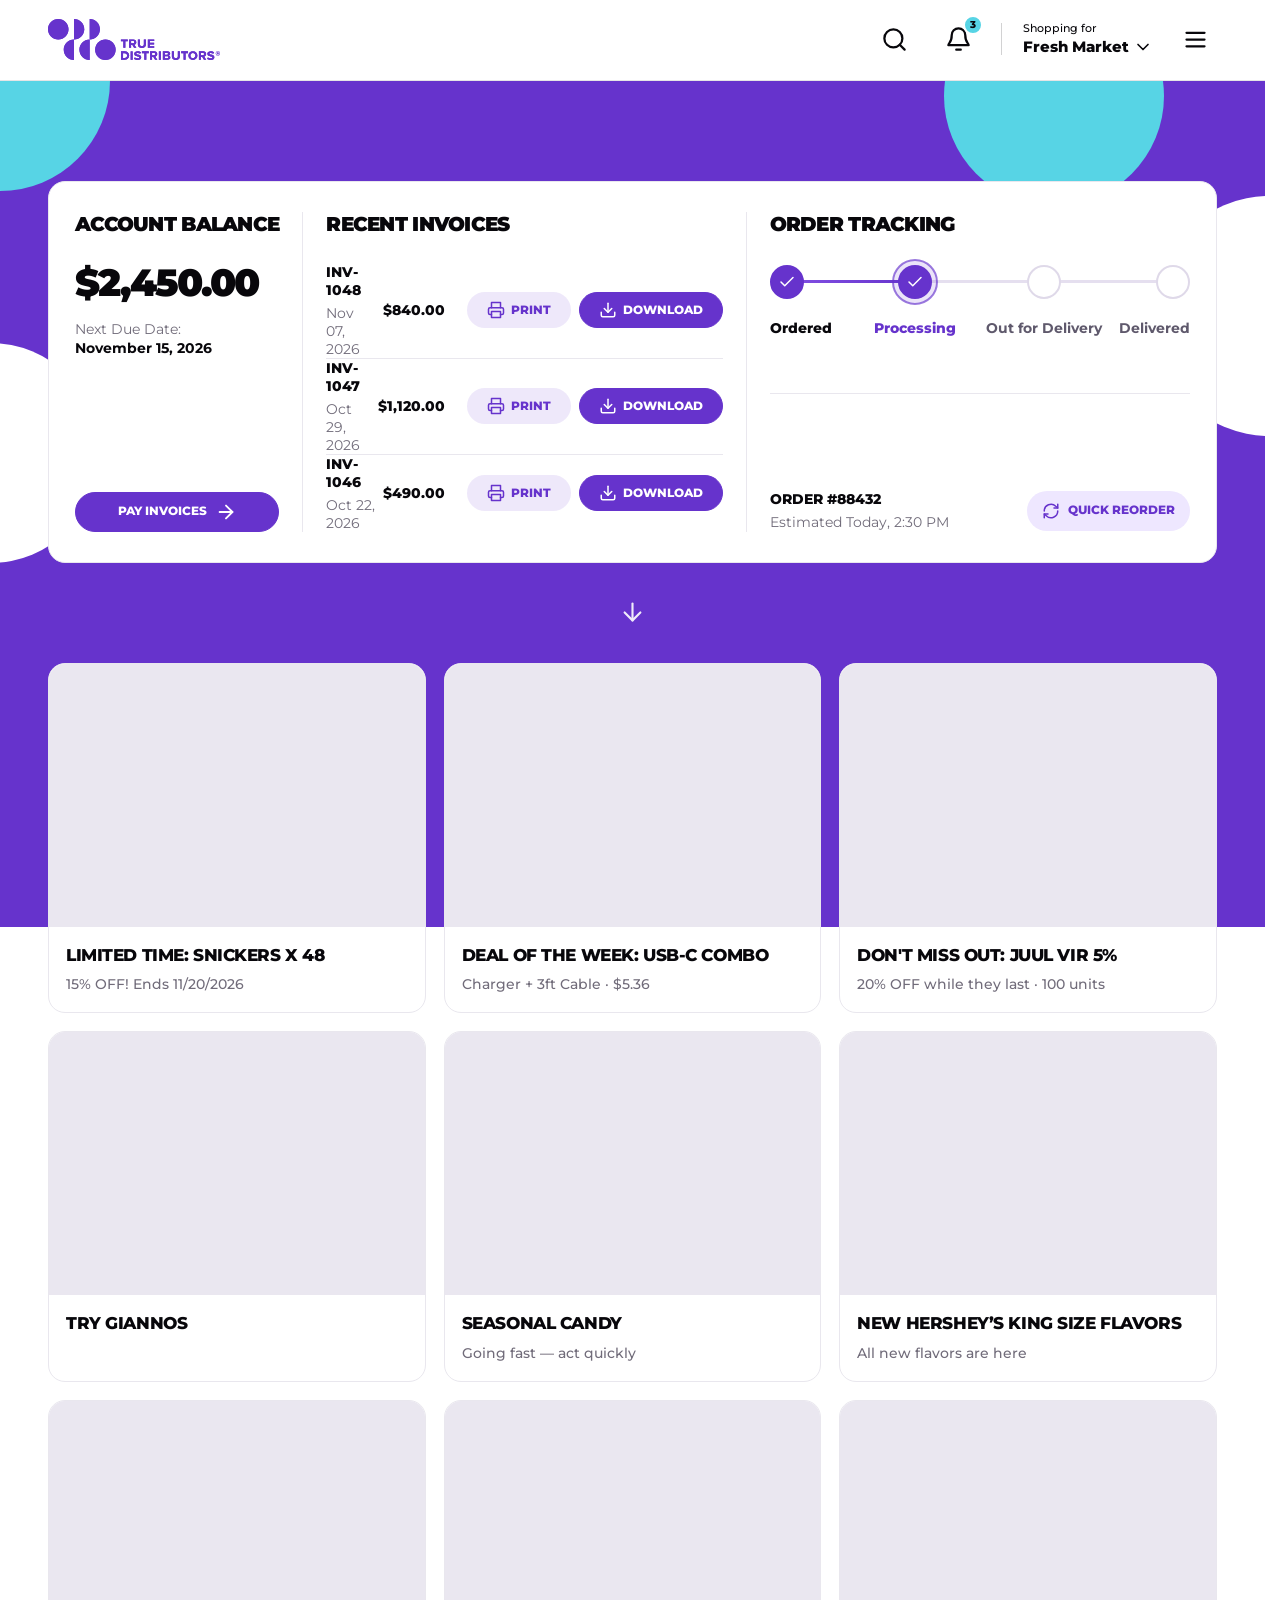
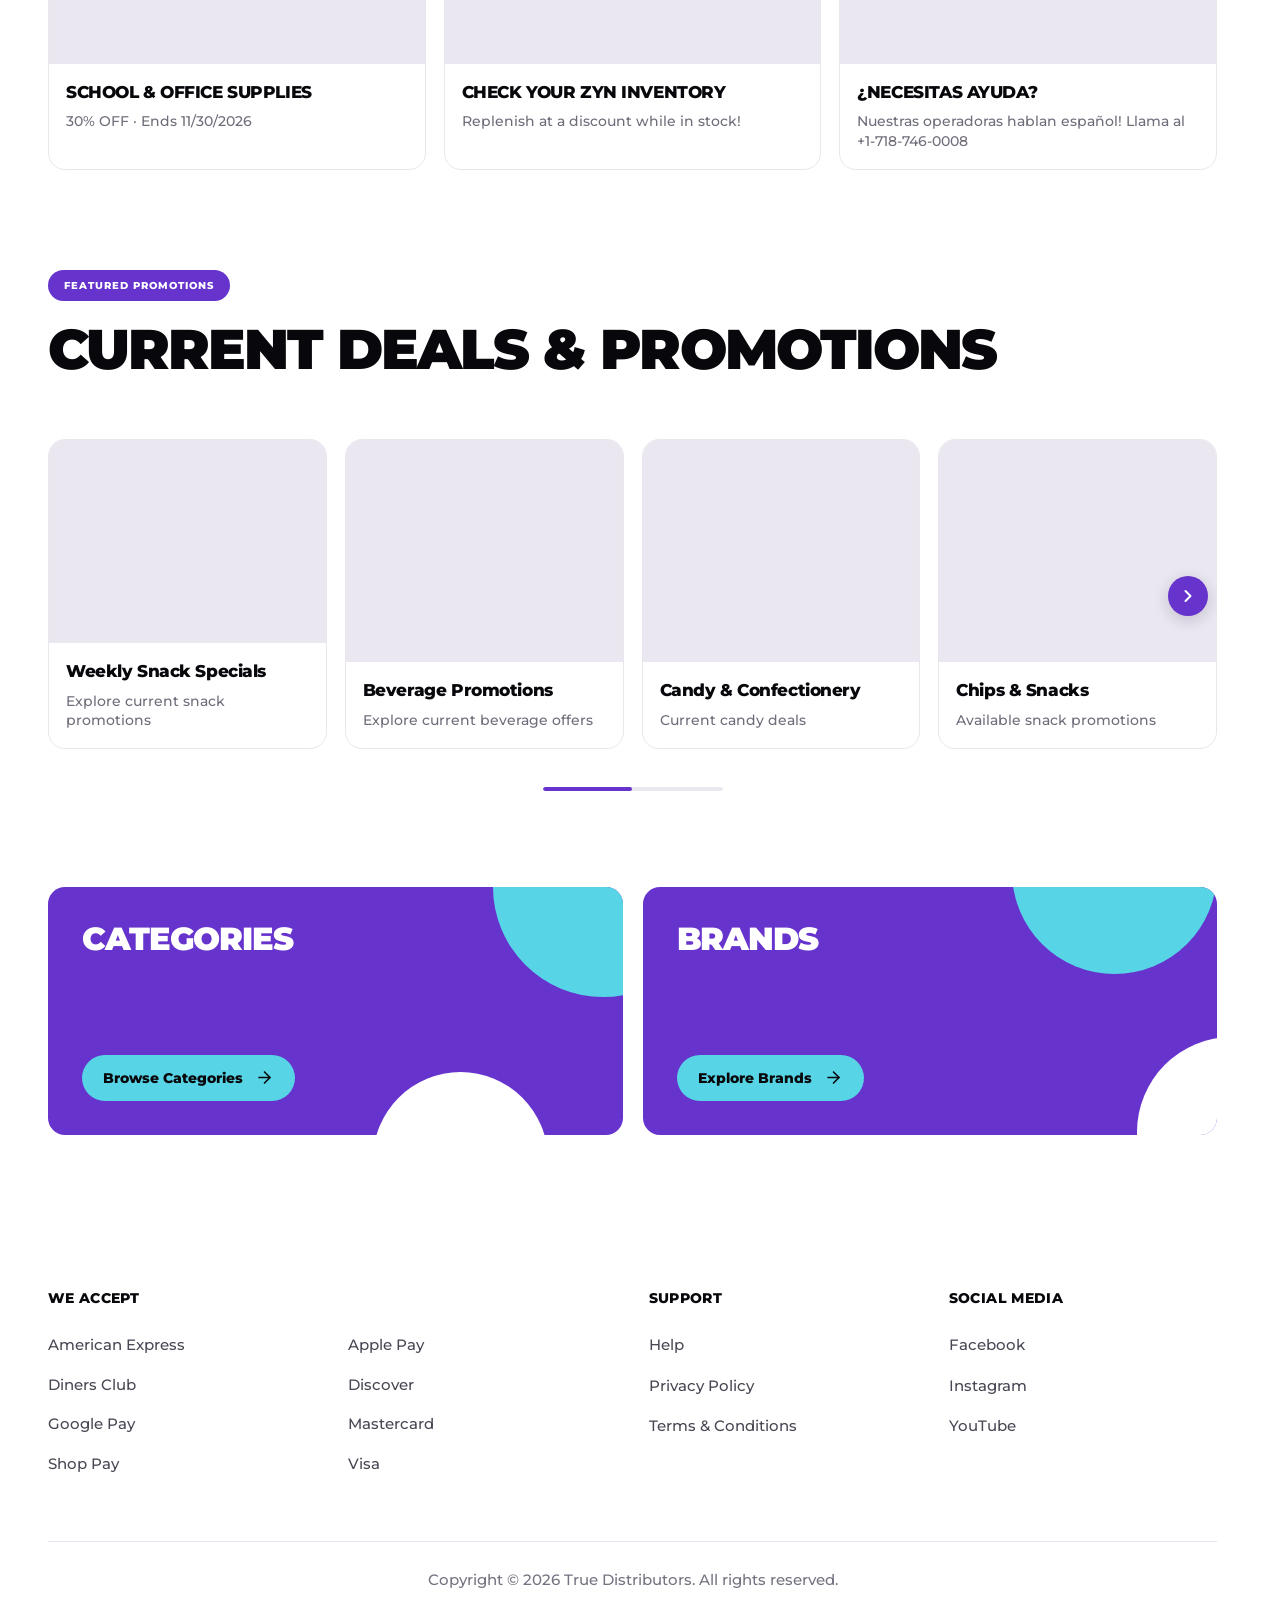
==== dashboard.html @ cbea55f2 "Dashboard: simplify scroll prompt to elegant down arrow and improve spacing" ====
<!doctype html>
<html lang="en">
<head>
  <meta charset="utf-8">
  <meta name="viewport" content="width=device-width, initial-scale=1">
  <meta name="theme-color" content="#6633CC">
  <meta name="td-dashboard-ui-revision" content="20261105-minimal-scroll-arrow-spacing-v8">
  <title>Dashboard — True Distributors</title>
  <link rel="preconnect" href="https://fonts.googleapis.com">
  <link rel="preconnect" href="https://fonts.gstatic.com" crossorigin>
  <link href="https://fonts.googleapis.com/css2?family=Montserrat:wght@400;500;600;700;800;900&display=swap" rel="stylesheet">
  <link rel="stylesheet" href="./styles.css?v=dashboard-menu-exact-20261104">
<style>
/* Desktop stays right-aligned; mobile layout follows index.html's logo + three icons. */
.site-nav{display:flex;align-items:center}
.shopping-nav-controls{margin-left:auto;justify-content:flex-end}
@media(max-width:760px){
  .site-nav .shopping-nav-controls>.shopping-nav-separator{display:none!important}
}
</style>
<style>
/* Dashboard-only solid purple block: exactly the Home hero minimum heights. */
.dashboard-purple-hero{width:100%;min-height:clamp(520px,68vw,740px);background:linear-gradient(to bottom,var(--purple,#6633CC) 0%,var(--purple,#6633CC) var(--dashboard-purple-stop,70%),#fff var(--dashboard-purple-stop,70%),#fff 100%)}
@media(max-width:760px){.dashboard-purple-hero{min-height:570px}}
</style>
<style>
/* Dashboard-only tracking, using the original storefront tokens. */
.dashboard-hero-content{width:min(1440px,calc(100% - 96px));margin:0 auto;padding:48px 0 68px}
.dashboard-tracking-heading{display:flex;align-items:center;justify-content:space-between;gap:24px;margin-bottom:22px;color:#fff}
.dashboard-tracking-heading h1{margin:0;font-size:clamp(26px,2.25vw,34px);font-weight:900;line-height:1.08;letter-spacing:-.035em}
@media(max-width:1300px) and (min-width:901px){.dashboard-tracking-column .dashboard-tracking-heading{align-items:flex-start;flex-direction:column;gap:9px}.dashboard-tracking-column .dashboard-order-meta{justify-content:flex-start}}
.dashboard-order-meta{display:flex;align-items:center;justify-content:flex-end;flex-wrap:wrap;gap:12px;margin:0;color:#fff;font-size:clamp(13px,1.15vw,16px);font-weight:500;line-height:1.5}
.dashboard-order-meta strong{font-weight:800}
.dashboard-tracking-card{width:100%;padding:26px 30px 24px;border:1px solid rgba(255,255,255,.82);border-radius:17px;background:linear-gradient(120deg,#fff 0%,#fff 56%,#faf8ff 100%);box-shadow:0 8px 22px rgba(31,12,69,.11);color:var(--ink)}
.dashboard-tracking-steps{position:relative;display:block;min-height:65px;margin:0;padding:0;list-style:none}
.dashboard-tracking-steps::before,.dashboard-tracking-steps::after{content:"";position:absolute;top:16px;left:17px;height:2px;border-radius:999px;pointer-events:none}
.dashboard-tracking-steps::before{right:17px;background:#e7e2ee}
.dashboard-tracking-steps::after{width:calc(33.3333% - 11.3333px);background:var(--purple)}
.dashboard-tracking-steps li{position:absolute;top:0;z-index:1;display:flex;flex-direction:column;align-items:center;gap:10px;min-width:0;white-space:nowrap;font-size:clamp(12px,1.1vw,15px);line-height:1.35;font-weight:700;text-align:center;transform:translateX(-50%)}
.dashboard-tracking-steps li:first-child{left:0;transform:none}
.dashboard-tracking-steps li:nth-child(2){left:calc(33.3333% + 5.6667px)}
.dashboard-tracking-steps li:nth-child(3){left:calc(66.6667% - 5.6667px)}
.dashboard-tracking-steps li:last-child{left:auto;right:0;transform:none}
.dashboard-tracking-marker{width:34px;height:34px;border:2px solid #b7afc1;border-radius:50%;flex:none;background:#fff;display:grid;place-items:center;position:relative;z-index:1;color:#fff;box-shadow:0 0 0 4px #fff}
.dashboard-tracking-steps .is-complete .dashboard-tracking-marker{background:var(--purple);border-color:var(--purple);box-shadow:0 0 0 4px #f0eafb}
.dashboard-tracking-steps .is-pending .dashboard-tracking-marker{background:#fff;border-color:#e7e2ee}
.dashboard-tracking-steps .is-pending{color:#565160}
@media(max-width:760px){
  .dashboard-hero-content{width:calc(100% - 36px);padding:32px 0 48px}
  .dashboard-tracking-heading{align-items:flex-start;flex-direction:column;gap:12px;margin-bottom:20px}
  .dashboard-tracking-heading h1{font-size:clamp(24px,6.4vw,30px)}
  .dashboard-order-meta{justify-content:flex-start;gap:8px;font-size:13px}
  .dashboard-tracking-card{padding:21px 15px 20px}
  .dashboard-tracking-steps{min-height:66px}
  .dashboard-tracking-steps li{gap:10px;font-size:clamp(9px,2.6vw,12px)}
  .dashboard-tracking-marker{width:28px;height:28px;box-shadow:0 0 0 3px #fff}
  .dashboard-tracking-steps .is-complete .dashboard-tracking-marker{box-shadow:0 0 0 3px #f0eafb}
  .dashboard-tracking-marker svg{width:16px;height:16px}
  .dashboard-tracking-steps::before,.dashboard-tracking-steps::after{top:13px;left:14px;height:2px}
  .dashboard-tracking-steps::before{right:14px}
  .dashboard-tracking-steps::after{width:calc(33.3333% - 9.3333px)}
  .dashboard-tracking-steps li:nth-child(2){left:calc(33.3333% + 4.6667px)}
  .dashboard-tracking-steps li:nth-child(3){left:calc(66.6667% - 4.6667px)}
}
</style>
<style>
/* Account Balance card beneath tracking, aligned to the right (~40%). */
.dashboard-overview-row{display:grid;grid-template-columns:minmax(0,60%) minmax(0,30%);justify-content:space-between;align-items:start;gap:24px}
.dashboard-tracking-column{min-width:0}
.dashboard-reorder-row{margin-top:28px}
.dashboard-reorder-row .dashboard-reorder-column{width:100%}
.dashboard-balance-column,.dashboard-reorder-column{min-width:0}
.dashboard-balance-card{width:100%;min-width:0;background:#fff;color:var(--ink);border:1px solid var(--line);border-radius:17px;overflow:hidden;box-shadow:0 8px 22px rgba(31,12,69,.11)}
.dashboard-balance-heading{margin:0 0 22px;color:#fff;font:900 clamp(26px,2.25vw,34px)/1.08 var(--font);letter-spacing:-.035em}
.dashboard-balance-body{padding:24px 25px 26px}
.dashboard-balance-summary{display:flex;flex-direction:column;gap:8px;margin-bottom:24px}
.dashboard-balance-label{font-size:14px;font-weight:600;color:#686375}
.dashboard-balance-amount{font-size:clamp(38px,3.2vw,49px);font-weight:900;letter-spacing:-.045em;line-height:1}
.dashboard-balance-footer{display:flex;align-items:flex-end;justify-content:space-between;gap:16px;flex-wrap:wrap}
.dashboard-balance-date{display:flex;flex-direction:column;gap:5px;margin:0;font-size:12px;font-weight:600;color:#686375}
.dashboard-balance-date strong{font-size:15px;font-weight:800;color:var(--ink)}
@media(max-width:900px){.dashboard-overview-row{grid-template-columns:minmax(0,1fr);gap:28px}.dashboard-reorder-row{margin-top:28px}}
@media(max-width:760px){
  .dashboard-overview-row{gap:22px}
  .dashboard-reorder-row{margin-top:22px}
  .dashboard-balance-heading{margin-bottom:20px;font-size:clamp(24px,6.4vw,30px)}
  .dashboard-balance-body{padding:22px 20px}
  .dashboard-balance-summary{margin-bottom:22px}
  .dashboard-balance-amount{font-size:40px}
}

/* Quick Reorder: reuse storefront search field, CTA and quantity control treatments. */
.dashboard-reorder-card{background:linear-gradient(120deg,#fff 0%,#fff 56%,#faf8ff 100%);border:1px solid rgba(255,255,255,.82);border-radius:17px;overflow:hidden;box-shadow:0 8px 22px rgba(31,12,69,.11);color:var(--ink)}
.dashboard-reorder-toolbar{display:flex;align-items:center;padding:24px;border-bottom:1px solid var(--line)}
.dashboard-reorder-toolbar .dashboard-reorder-search.header-search-inner{flex:1 1 100%;display:flex;align-items:center;gap:14px;box-sizing:border-box;min-width:0;max-width:none;width:100%;min-height:50px;height:50px;margin:0;padding:0 16px;border:1px solid rgba(8,7,11,.18);border-radius:12px;background:#fff;color:var(--ink);transform:none;transition:none}
.dashboard-reorder-toolbar .dashboard-reorder-search.header-search-inner:hover,.dashboard-reorder-toolbar .dashboard-reorder-search.header-search-inner:focus-within{border-color:rgba(8,7,11,.18)}
.dashboard-reorder-toolbar .dashboard-reorder-search.header-search-inner input{flex:1;min-width:0;width:100%;height:48px;padding:0;border:0;outline:0;background:transparent;color:var(--ink);font:500 15px var(--font)}
.dashboard-reorder-toolbar .dashboard-reorder-search.header-search-inner input::placeholder{color:#777;opacity:1}
.dashboard-reorder-toolbar .dashboard-reorder-search.header-search-inner svg{width:24px;height:24px;flex:none}
.dashboard-reorder-table-wrap{width:100%;overflow-x:auto}
.dashboard-reorder-table{width:100%;border-collapse:collapse;table-layout:fixed}
.dashboard-reorder-table th{padding:16px 24px;text-align:left;font:800 13px var(--font);letter-spacing:.035em;color:var(--ink);background:#faf9fc}
.dashboard-reorder-table td{padding:15px 24px;font:700 15px/1.5 var(--font);border-top:1px solid var(--line);vertical-align:middle}
.dashboard-reorder-table th:nth-child(3),.dashboard-reorder-table td:nth-child(3){width:188px;text-align:center}
.dashboard-reorder-table th:nth-child(1),.dashboard-reorder-table td:nth-child(1){width:64px;text-align:center;padding-left:16px;padding-right:10px}
.dashboard-reorder-table input[type=checkbox]{appearance:none;display:inline-grid;place-content:center;width:20px;height:20px;border:1.5px solid #aaa3b6;border-radius:5px;background:#fff;cursor:pointer;vertical-align:middle}
.dashboard-reorder-table input[type=checkbox]:checked{background:var(--purple);border-color:var(--purple)}
.dashboard-reorder-table input[type=checkbox]:checked::after{content:"";width:9px;height:5px;border:solid #fff;border-width:0 0 2px 2px;transform:rotate(-45deg) translate(1px,-1px)}
.dashboard-reorder-table input[type=checkbox]:focus-visible{outline:2px solid var(--cyan);outline-offset:3px}
.dashboard-reorder-quantity{display:flex;align-items:center;justify-content:center;gap:10px}
.dashboard-reorder-quantity .td-qty-step{display:grid;place-items:center;width:36px;height:36px;padding:0;border:0;border-radius:12px;background:var(--purple);color:#fff;font:800 19px var(--font);cursor:pointer}
.dashboard-reorder-quantity .td-qty-step:hover{background:#4b21a6}
.dashboard-reorder-quantity .td-qty-step:focus-visible{outline:2px solid var(--cyan);outline-offset:3px}
.dashboard-reorder-quantity output{min-width:25px;text-align:center;font:800 16px var(--font)}
.dashboard-reorder-actions{min-height:88px;display:flex;align-items:center;justify-content:space-between;gap:16px;padding:16px 24px;border-top:1px solid var(--line)}
.dashboard-reorder-feedback{flex:1;min-width:0;font:600 13px/1.4 var(--font);color:#686375}
.dashboard-reorder-action-buttons{display:flex;align-items:center;justify-content:flex-end;gap:12px;flex:none}
/* Standardized CTAs: exact Home Explore Products pill geometry and typography. */
.dashboard-hero-content button.dashboard-action.hero-cta{
  -webkit-appearance:none;appearance:none;box-sizing:border-box;
  display:inline-flex;flex:0 0 auto;align-items:center;justify-content:center;
  width:auto;min-width:190px;min-height:54px;height:54px;max-width:100%;
  gap:12px;margin:0;padding:0 25px;border:0;border-radius:999px;
  font-family:var(--font);font-size:14px;font-weight:800;line-height:1;
  letter-spacing:0;text-transform:none;text-align:center;white-space:nowrap;
  cursor:pointer;transform:none;box-shadow:none;transition:none;
}
.dashboard-hero-content button.dashboard-action-primary.hero-cta,
.dashboard-hero-content button.dashboard-action-primary.hero-cta:hover{
  background:var(--purple);color:#fff;border:0;box-shadow:none;transform:none;
}
.dashboard-hero-content button.dashboard-action-secondary.hero-cta,
.dashboard-hero-content button.dashboard-action-secondary.hero-cta:hover{
  background:#eee8fa;color:var(--purple);border:0;box-shadow:none;transform:none;
}
.dashboard-hero-content button.dashboard-action.hero-cta:focus-visible{
  outline:2px solid var(--cyan);outline-offset:3px;
}
.dashboard-hero-content button.dashboard-action.hero-cta .lucide-icon{width:20px;height:20px;flex:none}
@media(max-width:760px){
  .dashboard-reorder-toolbar{padding:24px}
  .dashboard-reorder-toolbar .dashboard-reorder-search.header-search-inner{height:48px;min-height:48px;padding:0 12px;gap:8px}
  .dashboard-reorder-toolbar .dashboard-reorder-search.header-search-inner input{height:46px;font-size:15px}
  .dashboard-reorder-toolbar .dashboard-reorder-search.header-search-inner svg{width:20px;height:20px}
  .dashboard-reorder-table th{padding:13px 12px;font-size:12px}
  .dashboard-reorder-table td{padding:13px 12px;font-size:14px}
  .dashboard-reorder-table th:nth-child(3),.dashboard-reorder-table td:nth-child(3){width:140px}
  .dashboard-reorder-table th:nth-child(1),.dashboard-reorder-table td:nth-child(1){width:44px;padding:7px}
  .dashboard-reorder-quantity{gap:5px}
  .dashboard-reorder-quantity .td-qty-step{width:29px;height:32px;border-radius:10px;font-size:17px}
  .dashboard-reorder-quantity output{min-width:21px;font-size:14px}
  .dashboard-reorder-actions{padding:14px 15px;gap:10px;flex-wrap:wrap}
  .dashboard-reorder-action-buttons{gap:9px;margin-left:auto}
  .dashboard-hero-content button.dashboard-action.hero-cta{width:auto;min-width:0;min-height:48px;height:48px;padding:0 18px;gap:8px;font-size:13px}
}
</style>
<style>
/* Account Balance: compact, balanced layout matching Order Tracking's card language. */
.dashboard-overview-row{
  grid-template-columns:minmax(0,7fr) minmax(0,3fr);
  justify-content:stretch;
  align-items:start;
  column-gap:24px;
}
.dashboard-balance-column .dashboard-balance-heading{
  margin:0 0 22px;
  color:#fff;
  font:900 clamp(26px,2.25vw,34px)/1.08 var(--font);
  letter-spacing:-.035em;
}
.dashboard-balance-column .dashboard-balance-card{
  background:linear-gradient(120deg,#fff 0%,#fff 56%,#faf8ff 100%);
  border:1px solid rgba(255,255,255,.82);
  border-radius:17px;
  box-shadow:0 8px 22px rgba(31,12,69,.11);
}
.dashboard-balance-column .dashboard-balance-body{
  display:flex;
  flex-direction:column;
  align-items:stretch;
  justify-content:center;
  gap:16px;
  padding:22px 24px;
}
.dashboard-balance-column .dashboard-balance-summary{
  display:flex;flex-direction:column;gap:5px;margin:0;
}
.dashboard-balance-column .dashboard-balance-label{font-size:13px;font-weight:600;color:#686375}
.dashboard-balance-column .dashboard-balance-amount{
  font-size:clamp(30px,2.8vw,42px);
  font-weight:900;
  line-height:1.05;
  letter-spacing:-.045em;
}
.dashboard-balance-column .dashboard-balance-footer{
  display:flex;
  flex-direction:row;
  align-items:center;
  justify-content:space-between;
  gap:12px;
  flex-wrap:wrap;
}
.dashboard-balance-column .dashboard-balance-date{display:flex;flex-direction:column;gap:5px;margin:0;font-size:12px;font-weight:600;color:#686375}
.dashboard-balance-column .dashboard-balance-date strong{font-size:14px;font-weight:800;color:var(--ink)}
.dashboard-balance-column button.dashboard-action.hero-cta{
  width:auto;min-width:0;min-height:46px;height:46px;
  padding:0 18px;font-size:13px;white-space:nowrap;
}
.dashboard-reorder-row{margin-top:32px}
@media(min-width:901px) and (max-width:1200px){
  .dashboard-balance-column .dashboard-balance-footer{align-items:stretch;flex-direction:column}
  .dashboard-balance-column button.dashboard-action.hero-cta{width:100%}
}
@media(max-width:900px){
  .dashboard-overview-row{grid-template-columns:minmax(0,1fr);row-gap:26px}
  .dashboard-balance-column .dashboard-balance-body{padding:22px 24px}
  .dashboard-reorder-row{margin-top:26px}
}
@media(max-width:480px){
  .dashboard-balance-column .dashboard-balance-body{padding:20px}
  .dashboard-balance-column .dashboard-balance-footer{align-items:stretch;flex-direction:column}
  .dashboard-balance-column button.dashboard-action.hero-cta{width:100%}
}
</style>
<style>
/* Layout only: full-width Quick Reorder first, Account Balance and Tracking stacked below. */
.dashboard-hero-content .dashboard-reorder-row{margin-top:0}
.dashboard-balance-stack{width:30%;margin:32px 0 0 auto;display:flex;flex-direction:column;gap:32px;min-width:0}
.dashboard-balance-stack .dashboard-tracking-column,.dashboard-balance-stack .dashboard-balance-column{width:100%;min-width:0}
.dashboard-balance-stack .dashboard-tracking-heading{flex-direction:column;align-items:flex-start;gap:8px}
.dashboard-balance-stack .dashboard-order-meta{justify-content:flex-start;text-align:left;white-space:normal}
.dashboard-balance-stack .dashboard-tracking-steps li{font-size:clamp(9px,.85vw,12px)}
.dashboard-balance-stack .dashboard-tracking-card{padding:22px 20px 20px}
@media(max-width:900px){
  .dashboard-balance-stack{width:100%;margin-top:26px;gap:26px}
  .dashboard-balance-stack .dashboard-tracking-steps li{font-size:clamp(10px,2.6vw,14px)}
}
</style>
<style>
/* Quick Reorder 60% left; Balance and Order Tracking stack at 30% right. */
.dashboard-hero-content .dashboard-main-grid{
  display:grid;
  grid-template-columns:minmax(0,65%) minmax(0,30%);
  align-items:start;
  justify-content:space-between;
  gap:0;
}
.dashboard-hero-content .dashboard-main-grid > .dashboard-reorder-row{min-width:0;width:100%;margin:0}
.dashboard-hero-content .dashboard-main-grid > .dashboard-balance-stack{
  min-width:0;width:100%;margin:0;gap:48px;
}
@media(max-width:900px){
  .dashboard-hero-content .dashboard-main-grid{grid-template-columns:minmax(0,1fr);gap:26px}
  .dashboard-hero-content .dashboard-main-grid > .dashboard-balance-stack{gap:36px}
}
</style>
<style>
/* Vertical order progress inside the right-hand dashboard column. */
.dashboard-balance-stack .dashboard-tracking-steps{
  --tracking-marker-size:34px;
  position:relative;
  display:grid;
  grid-template-columns:minmax(0,1fr);
  row-gap:38px;
  min-height:0;
  margin:0;
  padding:0;
  list-style:none;
}
.dashboard-balance-stack .dashboard-tracking-steps::before,
.dashboard-balance-stack .dashboard-tracking-steps::after{
  content:"";
  position:absolute;
  left:calc(var(--tracking-marker-size) / 2 - 1px);
  right:auto;
  top:calc(var(--tracking-marker-size) / 2);
  width:2px;
  border-radius:99px;
  pointer-events:none;
}
.dashboard-balance-stack .dashboard-tracking-steps::before{
  height:calc(100% - var(--tracking-marker-size));
  background:#e7e2ee;
}
.dashboard-balance-stack .dashboard-tracking-steps::after{
  height:calc((100% - var(--tracking-marker-size)) / 3);
  background:var(--purple);
}
.dashboard-balance-stack .dashboard-tracking-steps li,
.dashboard-balance-stack .dashboard-tracking-steps li:first-child,
.dashboard-balance-stack .dashboard-tracking-steps li:nth-child(2),
.dashboard-balance-stack .dashboard-tracking-steps li:nth-child(3),
.dashboard-balance-stack .dashboard-tracking-steps li:last-child{
  position:relative;
  left:auto;
  right:auto;
  top:auto;
  transform:none;
  display:flex;
  flex-direction:row;
  align-items:center;
  justify-content:flex-start;
  gap:14px;
  min-height:var(--tracking-marker-size);
  white-space:normal;
  font-size:14px;
  line-height:1.35;
  text-align:left;
}
.dashboard-balance-stack .dashboard-tracking-steps .dashboard-tracking-marker{
  width:var(--tracking-marker-size);
  height:var(--tracking-marker-size);
}
@media(max-width:760px){
  .dashboard-balance-stack .dashboard-tracking-steps{--tracking-marker-size:28px}
  .dashboard-balance-stack .dashboard-tracking-steps li{font-size:13px}
}
</style>
<style>
/* Clean, original vertical tracking with a title and explanatory subtitle per step. */
.dashboard-balance-stack .dashboard-tracking-step-copy{
  display:flex;flex-direction:column;align-items:flex-start;gap:5px;
  min-width:0;text-align:left;
}
.dashboard-balance-stack .dashboard-tracking-step-copy strong{
  font-size:16px;line-height:1.35;font-weight:800;color:var(--ink);
}
.dashboard-balance-stack .dashboard-tracking-step-copy small{
  font-size:14px;line-height:1.5;font-weight:500;color:#777181;
}
.dashboard-balance-stack .dashboard-tracking-steps li.is-pending .dashboard-tracking-step-copy strong{color:#565160}
@media(max-width:760px){
  .dashboard-balance-stack .dashboard-tracking-step-copy strong{font-size:15px}
  .dashboard-balance-stack .dashboard-tracking-step-copy small{font-size:13px}
}
</style><style>
/* Quick Reorder card ends at the bottom of Order Tracking; only its product list scrolls. */
@media(min-width:901px){
  .dashboard-main-grid .dashboard-reorder-row,
  .dashboard-main-grid .dashboard-reorder-column{min-width:0;min-height:0}
  .dashboard-main-grid .dashboard-reorder-column{display:flex;flex-direction:column}
  .dashboard-main-grid .dashboard-reorder-column > .dashboard-balance-heading{flex:none}
  .dashboard-main-grid .dashboard-reorder-card{
    display:flex;flex-direction:column;
    height:var(--dashboard-reorder-card-height,auto);
    min-height:0;
  }
  .dashboard-main-grid .dashboard-reorder-toolbar,
  .dashboard-main-grid .dashboard-reorder-actions{flex:0 0 auto}
  .dashboard-main-grid .dashboard-reorder-table-wrap{
    flex:1 1 auto;min-height:0;overflow-y:auto;overflow-x:auto;
    overscroll-behavior:contain;
  }
  .dashboard-main-grid .dashboard-reorder-table thead{
    position:sticky;top:0;z-index:2;
  }
}
@media(max-width:900px){
  .dashboard-main-grid .dashboard-reorder-card{height:auto}
  .dashboard-main-grid .dashboard-reorder-table-wrap{max-height:none;overflow-y:visible}
}
</style>
<style>
/* Quick Reorder only: subtle white fade signals additional products below. */
.dashboard-main-grid .dashboard-reorder-card{position:relative}
.dashboard-main-grid .dashboard-reorder-table-region{position:relative;flex:1 1 auto;min-height:0;min-width:0}
.dashboard-main-grid .dashboard-reorder-table-region .dashboard-reorder-table-wrap{height:100%;min-height:0}
.dashboard-main-grid .dashboard-reorder-table-region::after{
  content:"";position:absolute;z-index:3;left:0;right:0;bottom:0;height:72px;
  background:linear-gradient(to bottom,rgba(255,255,255,0) 0%,rgba(255,255,255,.65) 60%,#fff 100%);
  opacity:0;pointer-events:none;transition:opacity .18s ease;
}
.dashboard-main-grid .dashboard-reorder-table-region.has-more-below::after{opacity:1}
@media(max-width:900px){
  .dashboard-main-grid .dashboard-reorder-table-region{flex:none}
  .dashboard-main-grid .dashboard-reorder-table-region .dashboard-reorder-table-wrap{height:auto}
  .dashboard-main-grid .dashboard-reorder-table-region::after{display:none}
}
</style>
<style>
/* Standalone promotions section under the dashboard cards. */
.dashboard-promotions{background:#fff;padding:32px 0 80px;color:var(--ink)}
.dashboard-promotions-inner{width:min(1440px,calc(100% - 96px));margin:0 auto}
.dashboard-promotions-heading{margin:0 0 24px;color:var(--ink);font:900 clamp(26px,2.25vw,34px)/1.1 var(--font);letter-spacing:-.035em}
.dashboard-promotions-grid{display:grid;grid-template-columns:repeat(3,minmax(0,1fr));gap:24px}
.dashboard-promo-card{min-width:0;background:#fff;border:1px solid #e8e4ee;border-radius:17px;overflow:hidden;box-shadow:0 8px 22px rgba(31,12,69,.11);display:flex;flex-direction:column}
.dashboard-promo-art{position:relative;width:100%;overflow:hidden;background:#f0ebfb}
.dashboard-promo-art img{display:block;width:100%;height:auto;object-fit:contain}
.dashboard-promo-text{padding:18px 22px 20px;min-height:88px;display:flex;flex-direction:column;justify-content:center;gap:6px}
.dashboard-promo-text h3{margin:0;font:900 18px/1.25 var(--font);letter-spacing:-.02em;color:var(--ink)}
.dashboard-promo-text p{margin:0;font:500 14px/1.5 var(--font);color:#686375}
@media(max-width:900px){.dashboard-promotions-grid{grid-template-columns:repeat(2,minmax(0,1fr));gap:18px}}
@media(max-width:760px){.dashboard-promotions{padding:24px 0 54px}.dashboard-promotions-inner{width:calc(100% - 36px)}.dashboard-promotions-heading{font-size:clamp(24px,6.4vw,30px);margin-bottom:20px}}
@media(max-width:560px){.dashboard-promotions-grid{grid-template-columns:1fr}.dashboard-promo-text{padding:16px 18px}.dashboard-promo-text h3{font-size:17px}}
</style>
<style>
/* Selected-products action belongs only to the Quick Reorder toolbar. */
.dashboard-reorder-toolbar{gap:14px}
.dashboard-reorder-toolbar .dashboard-reorder-search.header-search-inner{flex:1 1 auto}
.dashboard-reorder-toolbar .dashboard-clear-selected{
  display:inline-flex;align-items:center;justify-content:center;gap:10px;flex:0 0 auto;
  min-height:50px;padding:0 18px;border:0;border-radius:12px;
  background:#fbe5e9;color:#cc3152;font:800 13px/1.2 var(--font);
  white-space:nowrap;cursor:pointer;box-shadow:none;transition:none;
}
.dashboard-reorder-toolbar .dashboard-clear-selected[hidden]{display:none!important}
.dashboard-reorder-toolbar .dashboard-clear-selected:hover{background:#fbe5e9;color:#cc3152}
.dashboard-reorder-toolbar .dashboard-clear-selected:focus-visible{outline:2px solid #cc3152;outline-offset:3px}
.dashboard-reorder-toolbar .dashboard-clear-selected svg{width:18px;height:18px;flex:none}
@media(max-width:560px){
  .dashboard-reorder-toolbar{gap:10px;flex-wrap:wrap}
  .dashboard-reorder-toolbar .dashboard-reorder-search.header-search-inner{flex:1 1 100%}
  .dashboard-reorder-toolbar .dashboard-clear-selected{min-height:44px;margin-left:auto;padding:0 14px}
}
</style><style>
/* Unified storefront card styling: same as .card in styles.css.
   Dashboard-only: never change storefront pages. */
.dashboard-purple-hero .dashboard-reorder-card,
.dashboard-purple-hero .dashboard-balance-card,
.dashboard-purple-hero .dashboard-tracking-card,
.dashboard-promotions .dashboard-promo-card{
  background:#fff;
  border:1px solid var(--line);
  border-radius:17px;
  box-shadow:none;
  overflow:hidden;
}
.dashboard-purple-hero .dashboard-reorder-card:hover,
.dashboard-purple-hero .dashboard-balance-card:hover,
.dashboard-purple-hero .dashboard-tracking-card:hover,
.dashboard-promotions .dashboard-promo-card:hover{
  border-color:var(--line);
  box-shadow:none;
  transform:none;
}
</style>

<style>
/* Quick Reorder product-name + item ID follows the storefront product-card standard. */
.dashboard-reorder-table .dashboard-reorder-product-name{font-weight:700;color:var(--ink)}
.dashboard-reorder-table .dashboard-reorder-product-separator{color:#a5a1ae;font-weight:600;margin:0 5px}
.dashboard-reorder-table .dashboard-reorder-item-id{color:var(--purple);font-size:12px;font-weight:700;letter-spacing:.06em;white-space:nowrap}
</style>
<style>
/* Exact storefront New Arrivals card/carousel primitives scoped to this Dashboard section. */
.dashboard-products-section{padding:12px 0 100px;background:#fff;color:var(--ink)}
.dashboard-products-inner{width:min(1440px,calc(100% - 96px));margin:0 auto}
.dashboard-products-section .section-header{margin-bottom:24px}
.dashboard-products-section #dashboardNewTitle{margin:20px 0 0;font-size:clamp(42px,5vw,70px);line-height:1;letter-spacing:-.035em;font-weight:900;color:#000}
.dashboard-products-section .card{box-shadow:none}
.dashboard-products-section .prices{display:flex!important}
.dashboard-products-section .old,.dashboard-products-section .new-price{display:block!important}
.dashboard-products-section .carousel-arrow:disabled{opacity:0;pointer-events:none}
.dashboard-products-section .dashboard-carousel-feedback{color:var(--purple);font:600 12px/1.5 var(--font);min-height:18px}
@media(max-width:760px){
  .dashboard-products-section{padding:8px 0 64px}
  .dashboard-products-inner{width:calc(100% - 36px)}
  .dashboard-products-section #dashboardNewTitle{font-size:clamp(37px,8vw,54px)}
}
</style>

<style>
/* Mobile-only Dashboard: Balance → Tracking → Quick Reorder. Desktop remains unchanged. */
@media(max-width:900px){
  .dashboard-hero-content .dashboard-main-grid{
    display:flex;flex-direction:column;align-items:stretch;gap:28px;
  }
  .dashboard-hero-content .dashboard-main-grid > .dashboard-balance-stack{
    order:0;width:100%;margin:0;gap:28px;
  }
  .dashboard-hero-content .dashboard-main-grid > .dashboard-reorder-row{
    order:1;width:100%;margin:0;
  }
  .dashboard-main-grid .dashboard-reorder-table{
    border-collapse:separate;border-spacing:0 9px;
    width:100%;table-layout:fixed;padding:0 10px 12px;
  }
  .dashboard-main-grid .dashboard-reorder-table thead th{
    background:#fff;border:0;
  }
  .dashboard-main-grid .dashboard-reorder-table tbody td{
    background:#faf9fc;
    border-top:1px solid var(--line);
    border-bottom:1px solid var(--line);
    padding-top:16px;padding-bottom:16px;
  }
  .dashboard-main-grid .dashboard-reorder-table tbody td:first-child{
    border-left:1px solid var(--line);
    border-radius:12px 0 0 12px;
  }
  .dashboard-main-grid .dashboard-reorder-table tbody td:last-child{
    border-right:1px solid var(--line);
    border-radius:0 12px 12px 0;
  }
  .dashboard-main-grid .dashboard-reorder-table tbody tr:has(input[type="checkbox"]:checked) td{
    background:#f4efff;border-top-color:#dacdf6;border-bottom-color:#dacdf6;
  }
  .dashboard-main-grid .dashboard-reorder-table tbody tr:has(input[type="checkbox"]:checked) td:first-child{border-left-color:#dacdf6}
  .dashboard-main-grid .dashboard-reorder-table tbody tr:has(input[type="checkbox"]:checked) td:last-child{border-right-color:#dacdf6}
}
@media(max-width:560px){
  .dashboard-main-grid .dashboard-reorder-table{padding:0 6px 10px;border-spacing:0 8px}
  .dashboard-main-grid .dashboard-reorder-table tbody td{padding-top:13px;padding-bottom:13px}
}
/* Compact internal scrolling for mobile Quick Reorder cards; toolbar and actions stay visible. */
@media(max-width:900px){
  .dashboard-hero-content .dashboard-main-grid .dashboard-reorder-card{
    display:flex;
    flex-direction:column;
    height:auto;
    max-height:none;
  }
  .dashboard-hero-content .dashboard-main-grid .dashboard-reorder-toolbar,
  .dashboard-hero-content .dashboard-main-grid .dashboard-reorder-actions{
    flex:0 0 auto;
  }
  .dashboard-hero-content .dashboard-main-grid .dashboard-reorder-table-region{
    display:block;
    flex:0 1 auto;
    min-height:0;
    height:clamp(285px,45vh,410px);
    max-height:clamp(285px,45vh,410px);
    overflow:hidden;
  }
  .dashboard-hero-content .dashboard-main-grid .dashboard-reorder-table-region .dashboard-reorder-table-wrap{
    width:100%;
    height:100%;
    max-height:100%;
    overflow-x:auto;
    overflow-y:auto;
    overscroll-behavior-y:contain;
    -webkit-overflow-scrolling:touch;
    scrollbar-width:thin;
    scrollbar-color:#cbbce9 transparent;
    touch-action:pan-y;
  }
  .dashboard-hero-content .dashboard-main-grid .dashboard-reorder-table-region::after{
    display:block;
    pointer-events:none;
  }
}
</style>
<style>
/* Exact full-screen purple burger from landing-build.js, Dashboard only. */
:root{--td-ease:cubic-bezier(.22,1,.36,1);--td-fast:.22s;--td-mid:.34s}
html{scrollbar-gutter:stable}
body.td-locked{overflow:clip;touch-action:none}
body.td-login-menu-open .site-header{position:sticky!important;top:0;z-index:2700!important;visibility:visible!important}
body.td-login-menu-open .mobile-menu-toggle{position:relative!important;z-index:2701!important;display:inline-flex!important;visibility:visible!important;opacity:1!important;pointer-events:auto!important}
body.td-login-menu-open .mobile-menu-toggle .mobile-menu-open-icon{display:none!important}
body.td-login-menu-open .mobile-menu-toggle .mobile-menu-close-icon{display:block!important}
/* Burger full-screen purple menu — smooth open/close with clip-path */
.mobile-menu-panel.td-login-panel{position:fixed!important;inset:0!important;z-index:2500!important;width:100vw!important;height:100dvh!important;background:var(--purple)!important;color:#fff!important;padding:0!important;overflow:hidden!important;display:grid!important;grid-template-rows:1fr!important;visibility:hidden;clip-path:inset(0 0 100% 0);transition:clip-path var(--td-mid) var(--td-ease),visibility 0s linear var(--td-mid)}
body.td-login-menu-open .mobile-menu-panel.td-login-panel{visibility:visible;clip-path:inset(0 0 0 0);transition:clip-path var(--td-mid) var(--td-ease),visibility 0s}
.mobile-menu-panel.td-login-panel .mobile-menu-reveal{height:100%!important;overflow:hidden!important}
.mobile-menu-panel.td-login-panel .mobile-menu-content{width:min(620px,calc(100% - 44px))!important;height:100%!important;margin:0 auto!important;padding:92px 0 42px!important;display:flex!important;flex-direction:column!important;align-items:center!important;justify-content:center!important;text-align:center!important;transform:none!important;gap:0!important}
.mobile-menu-panel.td-login-panel .quick-shop-button,.mobile-menu-panel.td-login-panel .shopping-nav-separator,.mobile-menu-panel.td-login-panel .menu-auth-link{display:none!important}
/* Header + nav items transition smoothly in and out with the menu */
.site-header{transition:background var(--td-mid) var(--td-ease),border-color var(--td-mid) var(--td-ease)}
.site-nav-logo,.header-search-toggle,.shopping-cart-button,.quick-shop-button,.shopping-nav-separator,.shopping-user{transition:opacity var(--td-fast) var(--td-ease)}
.mobile-menu-toggle{transition:color var(--td-fast) var(--td-ease)}
body.td-login-menu-open .site-header{background:var(--purple)!important;border-bottom-color:transparent!important}
body.td-login-menu-open .site-nav-logo,body.td-login-menu-open .header-search-toggle,body.td-login-menu-open .shopping-cart-button,body.td-login-menu-open .quick-shop-button,body.td-login-menu-open .shopping-nav-separator,body.td-login-menu-open .shopping-user{opacity:0!important;pointer-events:none!important}
body.td-login-menu-open .mobile-menu-toggle{color:#fff!important}
.td-burger-nav{width:100%;display:flex;flex-direction:column;align-items:center;justify-content:center;gap:24px}
.td-burger-link{color:#fff!important;text-decoration:none!important;font:950 clamp(30px,4.2vw,52px) var(--font);letter-spacing:.035em;line-height:1.05;text-align:center;opacity:0;transform:translateY(14px);transition:opacity var(--td-fast) ease,transform var(--td-mid) var(--td-ease)}
body.td-login-menu-open .td-burger-link{opacity:1;transform:translateY(0)}
body.td-login-menu-open .td-burger-link:nth-child(1){transition-delay:.08s}
body.td-login-menu-open .td-burger-link:nth-child(2){transition-delay:.12s}
body.td-login-menu-open .td-burger-link:nth-child(3){transition-delay:.16s}
body.td-login-menu-open .td-burger-link:nth-child(4){transition-delay:.20s}
body.td-login-menu-open .td-burger-link:nth-child(5){transition-delay:.24s}
body.td-login-menu-open .td-burger-link:nth-child(6){transition-delay:.28s}
.td-burger-link:hover,.td-burger-link:focus-visible{opacity:.75;outline:none}
@media(max-width:760px){
  .td-burger-nav{gap:18px}
  .td-burger-link{font-size:38px}
}
@media(max-width:760px){
  .mobile-menu-panel.td-login-panel .mobile-menu-reveal{overflow-y:auto!important;overscroll-behavior:contain}
  .mobile-menu-panel.td-login-panel .mobile-menu-content{height:auto!important;min-height:100%;padding:78px 0 34px!important;gap:24px!important}
  .mobile-menu-panel.td-login-panel .shopping-user{display:flex!important;flex:0 0 auto!important;align-items:center;justify-content:center;width:min(340px,100%);margin:0 auto}
  .mobile-menu-panel.td-login-panel .shopping-user-details{width:100%}
  .mobile-menu-panel.td-login-panel .mobile-user-trigger{display:flex;align-items:center;justify-content:space-between;width:100%;max-width:none;min-height:56px;padding:12px 18px;border:1px solid rgba(255,255,255,.28);border-radius:12px;background:rgba(255,255,255,.10);color:#fff}
  .mobile-menu-panel.td-login-panel .mobile-user-trigger-label{color:rgba(255,255,255,.78)}
  .mobile-menu-panel.td-login-panel .mobile-user-trigger-name{color:#fff}
}
@media(max-width:400px){.td-burger-link{font-size:clamp(27px,9vw,38px)}}
@media(prefers-reduced-motion:reduce){.td-burger-link{transition:none!important}}
</style>
<style>
/* Dashboard uses storefront UI kit: .card, .card-info, .picture, .hero-cta,
   .view-all and .product-title from styles.css. Only dashboard layout below. */
.dashboard-compact-hero{min-height:0!important;background:var(--purple)!important;padding:90px 0!important}
.dashboard-compact-hero .dashboard-hero-content{padding:0!important}
.dashboard-summary-three{display:grid;grid-template-columns:minmax(0,1.2fr) minmax(0,.9fr) minmax(0,1fr);gap:18px;align-items:stretch}
.dashboard-summary-panel{min-width:0;display:flex;flex-direction:column;gap:14px}
.dashboard-panel-heading{display:flex;justify-content:space-between;align-items:center;gap:12px;min-height:38px}
.dashboard-panel-heading h2{margin:0;color:#fff;font:900 clamp(18px,1.75vw,25px)/1.1 var(--font);letter-spacing:-.035em}
.dashboard-summary-panel .dashboard-summary-card{flex:1;width:100%;min-width:0;display:flex;flex-direction:column;justify-content:center;padding:20px 22px;border:1px solid var(--line);border-radius:17px;background:#fff;box-shadow:none;overflow:visible;scroll-snap-align:none}
.dashboard-panel-heading .dashboard-quick-link.hero-cta{flex:none;min-height:37px;padding:10px 15px;gap:8px;background:var(--cyan);color:var(--ink);font-size:11px;white-space:nowrap;text-decoration:none}
.dashboard-panel-heading .dashboard-quick-link.hero-cta:hover{background:var(--cyan)}
.dashboard-demo-note{margin:0 0 8px;color:#7e778a;font-size:10px;font-weight:600}
.dashboard-invoices-list{display:flex;flex-direction:column}
.dashboard-invoice-row{display:flex;align-items:center;justify-content:space-between;gap:8px;padding:9px 0;border-bottom:1px solid var(--line)}
.dashboard-invoice-row:last-child{border-bottom:0;padding-bottom:0}
.dashboard-invoice-row>div:first-child{display:flex;flex-direction:column;gap:3px;min-width:0}
.dashboard-invoice-row strong{font-size:13px;font-weight:800;color:var(--ink)}
.dashboard-invoice-row span{font-size:11px;font-weight:500;color:#716c7a;white-space:nowrap}
.dashboard-invoice-actions{display:flex;align-items:center;gap:6px;flex:none}
.dashboard-invoice-actions button{font:800 11px var(--font);border:0;border-radius:999px;background:var(--purple);color:white;padding:9px 12px;cursor:pointer}
.dashboard-invoice-actions button span{color:inherit;font:inherit}
.dashboard-invoice-actions button:hover{background:#4b21a6}
.dashboard-balance-compact{gap:12px}
.dashboard-balance-compact .dashboard-balance-label{font-size:13px}
.dashboard-balance-compact .dashboard-balance-amount{display:block;font-size:clamp(30px,3vw,43px);line-height:1.05}
.dashboard-compact-footer{display:flex;align-items:flex-end;justify-content:space-between;gap:12px;flex-wrap:wrap}
.dashboard-compact-footer .dashboard-balance-date{display:flex;flex-direction:column;gap:5px;margin:0}
.dashboard-compact-footer .dashboard-action.hero-cta{height:41px;min-height:41px;padding:0 16px;font-size:11px;border-radius:999px}
.dashboard-tracking-compact{gap:17px}
.dashboard-tracking-compact .dashboard-order-meta{display:flex;align-items:center;gap:7px;flex-wrap:wrap;margin:0;color:#675f72;font-size:12px}
.dashboard-tracking-compact .dashboard-order-meta strong{color:var(--purple)}
.dashboard-progress-track{height:8px;background:var(--placeholder);border-radius:999px;overflow:hidden}
.dashboard-progress-track span{display:block;width:50%;height:100%;background:var(--purple);border-radius:999px}
.dashboard-progress-labels{display:flex;justify-content:space-between;gap:6px}
.dashboard-progress-labels span{font-size:10px;font-weight:700;color:#716c7a;text-align:center}
.dashboard-tracking-status{margin:0;display:flex;align-items:center;gap:8px;font-size:12px;font-weight:600;color:#675f72}
.dashboard-status-dot{width:9px;height:9px;border-radius:50%;background:var(--purple);flex:none}
.dashboard-promotions{padding:30px 0 55px!important;background:#fff}
.dashboard-promotions-inner{width:min(1440px,calc(100% - 96px));margin:auto}
.dashboard-promotions-heading{font:900 clamp(25px,2.3vw,33px)/1.1 var(--font);letter-spacing:-.035em;margin:0 0 22px}
.dashboard-promotions-grid{display:grid;grid-template-columns:repeat(3,minmax(0,1fr));gap:18px}
.dashboard-promotions-grid .dashboard-promo-card.card{display:flex;flex-direction:column;flex:none;min-width:0;border:1px solid var(--line);border-radius:17px;background:#fff;overflow:hidden;box-shadow:none;scroll-snap-align:none}
.dashboard-promotions-grid .dashboard-promo-art.picture{height:auto;aspect-ratio:2.15;overflow:hidden;background:var(--placeholder)}
.dashboard-promotions-grid .dashboard-promo-art img{width:100%;height:100%;display:block;object-fit:cover}
.dashboard-promotions-grid .dashboard-promo-text.card-info{padding:15px 17px 18px;display:flex;flex-direction:column;gap:5px;min-height:75px}
.dashboard-promotions-grid .dashboard-promo-text .product-title{margin:0;min-height:0;font:800 15px/1.35 var(--font);color:var(--ink)}
.dashboard-promotions-grid .dashboard-promo-text p{margin:0;font:500 12px/1.4 var(--font);color:#716c7a}
.dashboard-shop-links{display:flex;align-items:center;justify-content:center;gap:38px;flex-wrap:wrap;margin-top:32px}
.dashboard-shop-links .view-all{font:800 15px var(--font);color:var(--purple);padding:8px 0}
.dashboard-shop-links .view-all:hover{text-decoration:underline}
@media(max-width:1050px){.dashboard-summary-three{grid-template-columns:repeat(2,minmax(0,1fr))}.dashboard-summary-panel:first-child{grid-column:1/-1}}
@media(max-width:760px){.dashboard-compact-hero{padding:92px 0!important}.dashboard-summary-three{grid-template-columns:1fr;gap:18px}.dashboard-summary-panel:first-child{grid-column:auto}.dashboard-panel-heading h2{font-size:22px}.dashboard-promotions-inner{width:calc(100% - 36px)}.dashboard-promotions-grid{grid-template-columns:repeat(2,minmax(0,1fr));gap:14px}}
@media(max-width:520px){.dashboard-promotions-grid{grid-template-columns:1fr}.dashboard-summary-panel .dashboard-summary-card{padding:18px}.dashboard-panel-heading h2{font-size:19px}.dashboard-promotions-grid .dashboard-promo-art.picture{aspect-ratio:2.1}.dashboard-shop-links{gap:18px}.dashboard-shop-links .view-all{font-size:13px}}
</style><style>
/* Order tracking: compact four-stage stepper using storefront purple, line, and card tokens. */
.dashboard-tracking-compact .dashboard-order-meta{justify-content:flex-start;margin:0 0 2px}
.dashboard-tracking-compact .td-order-steps{position:relative;display:grid;grid-template-columns:repeat(4,minmax(0,1fr));list-style:none;padding:0;margin:5px 0 0;gap:0}
.dashboard-tracking-compact .td-order-steps:before{content:"";position:absolute;top:14px;left:12.5%;right:12.5%;height:2px;background:var(--line)}
.dashboard-tracking-compact .td-order-steps:after{content:"";position:absolute;top:14px;left:12.5%;width:25%;height:2px;background:var(--purple)}
.dashboard-tracking-compact .td-order-steps li{display:flex;flex-direction:column;align-items:center;gap:9px;position:relative;min-width:0;text-align:center}
.dashboard-tracking-compact .td-order-step-dot{z-index:1;width:30px;height:30px;display:grid;place-items:center;flex:none;border:2px solid #dcd5e9;background:#fff;border-radius:50%;color:#fff}
.dashboard-tracking-compact .td-order-steps .is-complete .td-order-step-dot{background:var(--purple);border-color:var(--purple)}
.dashboard-tracking-compact .td-order-step-label{font:700 10px/1.3 var(--font);color:#716b7b;max-width:95px}
.dashboard-tracking-compact .td-order-steps .is-complete .td-order-step-label{color:var(--ink)}
.dashboard-tracking-compact .td-order-current{display:flex;gap:10px;align-items:center;background:#f5f1fc;border-radius:11px;padding:11px 12px}
.dashboard-tracking-compact .td-order-current-dot{width:9px;height:9px;border-radius:50%;background:var(--purple);flex:none}
.dashboard-tracking-compact .td-order-current span:last-child{display:flex;flex-direction:column;gap:3px}
.dashboard-tracking-compact .td-order-current strong{font:800 12px/1.2 var(--font);color:var(--ink)}
.dashboard-tracking-compact .td-order-current small{font:500 11px/1.3 var(--font);color:#716b7b}
@media(max-width:520px){.dashboard-tracking-compact .td-order-step-label{font-size:9px}.dashboard-tracking-compact .td-order-steps{margin-top:3px}}
</style><!-- Dashboard GitHub Pages refresh: 2026-11-04 -->
<style>
/* Featured promotions: use the original storefront card, picture, carousel
   arrows, eyebrow, progress and view-all components. */
.dashboard-featured-deals{background:#fff;color:var(--ink);padding:38px 0 35px}
.dashboard-featured-inner{width:min(1440px,calc(100% - 96px));margin:0 auto}
.dashboard-featured-heading{display:flex;align-items:end;justify-content:space-between;gap:18px;margin-bottom:16px}
.dashboard-featured-heading .eyebrow{margin:0 0 12px}
.dashboard-featured-heading h2{margin:0;font:900 clamp(24px,2.5vw,36px)/1.12 var(--font);letter-spacing:-.035em;color:var(--purple)}
.dashboard-featured-controls{display:flex;gap:10px;flex:none}
.dashboard-featured-controls .carousel-arrow{position:static;display:grid;place-items:center;transform:none;opacity:1;visibility:visible;width:42px;height:42px;background:var(--purple);color:#fff;border-radius:50%;border:0;cursor:pointer}
.dashboard-featured-controls .carousel-arrow:hover{background:#4b21a6}
.dashboard-featured-viewport{width:100%;overflow:hidden;outline-offset:3px}
.dashboard-featured-track{display:flex;gap:18px;transition:transform .42s ease;will-change:transform}
.dashboard-featured-card.card{display:flex;flex:0 0 calc((100% - 36px)/3);flex-direction:row;min-height:155px;min-width:0;border:1px solid var(--line);border-radius:17px;background:#fff;color:var(--ink);overflow:hidden;scroll-snap-align:none;text-decoration:none}
.dashboard-featured-card .picture{width:43%;height:auto;min-height:155px;flex:none;background:var(--placeholder);overflow:hidden}
.dashboard-featured-card .picture img{width:100%;height:100%;display:block;object-fit:cover}
.dashboard-featured-card .card-info{min-width:0;flex:1;display:flex;flex-direction:column;justify-content:center;gap:9px;padding:16px}
.dashboard-featured-card .product-title{min-height:0;margin:0;font:900 clamp(13px,1.15vw,17px)/1.25 var(--font)}
.dashboard-featured-card p{margin:0;font:500 12px/1.4 var(--font);color:#716c7a}
.dashboard-featured-card .dashboard-featured-cta{display:inline-flex;gap:7px;align-items:center;color:var(--purple);font:800 11px var(--font)}
.dashboard-featured-card:focus-visible{outline:2px solid var(--cyan);outline-offset:-2px}
.dashboard-featured-footer{display:flex;justify-content:space-between;align-items:center;gap:20px;margin-top:13px}
.dashboard-featured-footer .view-all{color:var(--purple);font-size:12px;padding:8px 0}
.dashboard-featured-progress.progress{margin:0;width:140px;height:4px}
.dashboard-featured-progress.progress span{width:33.333%;transform:none;transition:width .35s}
@media(max-width:1100px){.dashboard-featured-card.card{flex-basis:calc((100% - 18px)/2)}}
@media(max-width:760px){.dashboard-featured-deals{padding:28px 0}.dashboard-featured-inner{width:calc(100% - 36px)}.dashboard-featured-card.card{flex-basis:100%}.dashboard-featured-heading h2{font-size:24px}.dashboard-featured-card .picture{min-height:145px}.dashboard-featured-card.card{min-height:145px}}
@media(prefers-reduced-motion:reduce){.dashboard-featured-track{transition:none}.dashboard-featured-progress.progress span{transition:none}}
</style>
<style>
/* Dashboard reference redesign: only account overview, matches supplied image. */
.dashboard-compact-hero.td-reference-hero{position:relative;isolation:isolate;overflow:hidden;min-height:0!important;padding:90px 0!important;background:var(--purple)!important}
.td-reference-hero::before,.td-reference-hero::after{content:"";position:absolute;z-index:-1;border-radius:50%;pointer-events:none}
.td-reference-hero::before{width:660px;height:660px;right:-310px;top:-370px;background:rgba(214,196,255,.31)}
.td-reference-hero::after{width:610px;height:610px;left:-370px;bottom:-490px;background:rgba(213,191,255,.38)}
.td-reference-hero .dashboard-hero-content{width:min(1440px,calc(100% - 96px));margin:0 auto;padding:0!important}
.td-reference-hero .td-reference-summary{display:grid!important;grid-template-columns:minmax(0,1.13fr) minmax(0,.97fr) minmax(0,1.13fr)!important;gap:0!important;align-items:stretch;background:#fff;border:1px solid #eee7fa;border-radius:26px;padding:32px 34px;box-shadow:0 16px 40px rgba(55,28,111,.09)}
.td-reference-summary>.dashboard-summary-panel{display:flex;flex-direction:column;gap:25px;min-width:0;padding:0 26px;border-right:1px solid var(--line)}
.td-reference-summary>.dashboard-summary-panel:first-child{padding-left:0}
.td-reference-summary>.dashboard-summary-panel:last-child{border-right:0;padding-right:0}
.td-reference-summary .dashboard-panel-heading{display:flex;justify-content:space-between;align-items:center;gap:10px;min-height:50px;margin:0}
.td-reference-heading-label{display:flex;align-items:center;gap:12px;min-width:0}
.td-reference-heading-label .td-reference-icon,.td-order-current .td-reference-icon{display:grid;place-items:center;flex:none;width:48px;height:48px;border-radius:14px;background:#f0e8ff;color:var(--purple)}
.td-reference-summary .dashboard-panel-heading h2{color:var(--ink)!important;letter-spacing:-.035em;margin:0;font:900 clamp(19px,1.75vw,28px)/1.2 var(--font);text-transform:none;white-space:nowrap}
.td-reference-summary .dashboard-panel-heading .dashboard-quick-link.hero-cta{display:inline-flex;gap:7px;align-items:center;justify-content:center;background:#f0e7ff!important;color:#5822bf!important;border:none;border-radius:999px;padding:11px 13px;font:800 12px var(--font);min-height:40px;height:auto;white-space:nowrap}
.td-reference-summary .dashboard-quick-link svg{width:17px;height:17px}
.td-reference-summary .dashboard-summary-card.card{width:100%;display:flex;flex-direction:column;flex:1;min-width:0;background:transparent;border:0;box-shadow:none;border-radius:0;overflow:visible;min-height:0;padding:0;justify-content:initial;gap:0}
.td-reference-summary .dashboard-invoices-list{display:flex;flex-direction:column;justify-content:space-between;flex:1}
.td-reference-summary .dashboard-invoice-row{display:flex;align-items:center;justify-content:space-between;gap:9px;padding:13px 4px;border-bottom:1px solid var(--line)}
.td-reference-summary .dashboard-invoice-row:first-child{padding-top:4px}
.td-reference-summary .dashboard-invoice-row:last-child{border:0;padding-bottom:4px}
.td-reference-summary .dashboard-invoice-row strong{font-size:clamp(15px,1.2vw,19px);font-weight:900;letter-spacing:-.025em}
.td-reference-summary .dashboard-invoice-row>div:first-child span{font-size:clamp(11px,.95vw,14px);color:#68617b;margin-top:5px}
.td-reference-summary .dashboard-invoice-actions{gap:8px}
.td-reference-summary .dashboard-invoice-actions button{display:inline-flex;align-items:center;justify-content:center;gap:6px;min-height:37px;padding:8px 13px;border-radius:999px;border:1px solid var(--purple);background:var(--purple);color:#fff;white-space:nowrap;font:800 12px var(--font)}
.td-reference-summary .dashboard-invoice-actions button[data-action="print"]{background:#fff;border:1px solid #dbd3e8;color:var(--ink)}
.td-reference-summary .dashboard-invoice-actions button[data-action="print"]:hover{background:#f4efff}
.td-reference-summary .dashboard-invoice-actions button svg{width:17px;height:17px}
.td-reference-summary .dashboard-invoice-actions button span{font:inherit;color:inherit}
.td-reference-summary .dashboard-balance-compact.card{display:flex;justify-content:space-between;gap:25px;background:#f3edff;border-radius:20px;padding:24px!important}
.td-reference-balance-top{display:flex;flex-direction:column;gap:8px}
.td-reference-summary .dashboard-balance-label{font-size:14px;font-weight:600;color:#68617b}
.td-reference-summary .dashboard-balance-amount{display:block;font:900 clamp(32px,3.1vw,52px)/1.08 var(--font);letter-spacing:-.045em;color:var(--ink)}
.td-reference-summary .dashboard-compact-footer{display:flex;justify-content:space-between;align-items:center;gap:12px;border-top:1px solid #dfd6ed;padding-top:20px;flex-wrap:wrap}
.td-reference-summary .dashboard-balance-date{display:flex;flex-direction:column;gap:6px;margin:0;font-size:12px;color:#68617b}
.td-reference-summary .dashboard-balance-date strong{font-size:clamp(14px,1.15vw,18px);font-weight:900;color:var(--ink)}
.td-reference-summary .dashboard-compact-footer button.dashboard-action.hero-cta{min-height:45px;height:45px;border-radius:999px;padding:0 18px;background:var(--purple);color:white;border:0;font:800 12px var(--font);text-transform:none}
.td-reference-summary .dashboard-tracking-compact.card{display:flex;flex-direction:column;justify-content:space-between;gap:20px}
.td-reference-summary .dashboard-order-meta{display:flex;align-items:center;gap:8px;flex-wrap:wrap;font-size:13px;margin:0;color:#68617b}
.td-reference-summary .dashboard-order-meta strong{color:var(--purple);font-size:14px}
.td-reference-summary .td-order-steps{position:relative;display:grid;grid-template-columns:repeat(4,minmax(0,1fr));list-style:none;padding:0;margin:6px 0;gap:0}
.td-reference-summary .td-order-steps::before{top:14px;left:12.5%;right:12.5%;height:2px;background:#ded6ea}
.td-reference-summary .td-order-steps::after{top:14px;left:12.5%;width:25%;height:2px;background:var(--purple)}
.td-reference-summary .td-order-step-dot{width:30px;height:30px}
.td-reference-summary .td-order-step-label{font-size:10px;color:#6d647c;max-width:none;white-space:normal}
.td-reference-summary .td-order-steps .is-complete .td-order-step-label{color:var(--ink);font-weight:800}
.td-reference-summary .td-order-current{display:flex;flex-direction:row;align-items:center;gap:15px;border-radius:18px;background:#f3edff;padding:18px}
.td-reference-summary .td-order-current .td-reference-icon{width:44px;height:44px}
.td-reference-status-copy{display:flex;flex-direction:column;gap:5px;padding-left:15px;border-left:1px solid #dfd6ed}
.td-reference-summary .td-order-current strong{font:900 17px/1.2 var(--font);color:var(--ink)}
.td-reference-summary .td-order-current small{font:500 13px/1.3 var(--font);color:#68617b}
@media(max-width:1200px){.td-reference-hero .td-reference-summary{grid-template-columns:1fr 1fr!important;row-gap:26px}.td-reference-summary>.dashboard-summary-panel:nth-child(2){border-right:0;padding-right:0}.td-reference-summary>.dashboard-summary-panel:nth-child(3){grid-column:1/-1;padding-left:0;border-top:1px solid var(--line);padding-top:22px}.td-reference-summary .dashboard-panel-heading h2{font-size:22px}}
@media(max-width:760px){.dashboard-compact-hero.td-reference-hero{padding:55px 0!important}.td-reference-hero .dashboard-hero-content{width:calc(100% - 36px)}.td-reference-hero .td-reference-summary{grid-template-columns:1fr!important;padding:24px 20px;border-radius:21px;row-gap:24px}.td-reference-summary>.dashboard-summary-panel{grid-column:1/-1!important;padding:0 0 24px!important;border-right:0!important;border-bottom:1px solid var(--line);gap:20px}.td-reference-summary>.dashboard-summary-panel:nth-child(3){padding:0!important;border:0!important}.td-reference-summary>.dashboard-summary-panel:nth-child(2){padding:0 0 24px!important}.td-reference-summary .dashboard-invoice-row{padding:13px 0}.td-reference-summary .dashboard-panel-heading h2{font-size:20px}.td-reference-summary .dashboard-compact-footer{align-items:center}}
@media(max-width:410px){.td-reference-summary .dashboard-panel-heading .dashboard-quick-link.hero-cta{font-size:10px;padding:9px}.td-reference-heading-label{gap:7px}.td-reference-heading-label .td-reference-icon{width:38px;height:38px}.td-reference-summary .dashboard-panel-heading h2{font-size:17px}.td-reference-summary .dashboard-invoice-actions{gap:4px}.td-reference-summary .dashboard-invoice-actions button{padding:7px 9px;font-size:10px}.td-reference-summary .dashboard-invoice-row>div:first-child span{font-size:10px}}
</style>
<style>
/* Reference dashboard buttons: use the actual index.html .quick-shop-button UI component. */
.td-reference-summary .dashboard-panel-heading .dashboard-quick-link.quick-shop-button,
.td-reference-summary .dashboard-invoice-actions button.quick-shop-button,
.td-reference-summary .dashboard-compact-footer button.quick-shop-button{
  display:inline-flex;align-items:center;justify-content:center;gap:8px;
  width:auto;max-width:none;min-height:41px;height:auto;
  padding:0 19px;border:1.5px solid var(--cyan);
  border-radius:12px;background:var(--cyan);color:var(--ink);
  font:700 13px var(--font);letter-spacing:normal;text-transform:none;
  box-shadow:none;white-space:nowrap;text-decoration:none;
}
.td-reference-summary .dashboard-panel-heading .dashboard-quick-link.quick-shop-button:hover,
.td-reference-summary .dashboard-invoice-actions button.quick-shop-button:hover,
.td-reference-summary .dashboard-compact-footer button.quick-shop-button:hover{
  background:var(--cyan);border-color:var(--cyan);color:var(--ink);
}
.td-reference-summary .dashboard-invoice-actions button.td-secondary-action.quick-shop-button{
  background:#fff;border:1.5px solid var(--cyan);color:var(--ink);
}
.td-reference-summary .dashboard-invoice-actions button.td-secondary-action.quick-shop-button:hover{
  background:#fff;border-color:var(--cyan);
}
.td-reference-summary .quick-shop-button:focus-visible{outline:2px solid var(--cyan);outline-offset:3px}
.td-reference-summary .dashboard-invoice-actions button.quick-shop-button span{font:inherit;color:inherit}
@media(max-width:760px){
  .td-reference-summary .dashboard-panel-heading .dashboard-quick-link.quick-shop-button,
  .td-reference-summary .dashboard-invoice-actions button.quick-shop-button,
  .td-reference-summary .dashboard-compact-footer button.quick-shop-button{
    min-height:36px;padding:0 11px;font-size:12px;
  }
}
@media(max-width:410px){
  .td-reference-summary .dashboard-invoice-actions button.quick-shop-button{padding:0 8px;font-size:11px}
}
</style>
<style>
/* Final overview composition follows user-supplied purple / white reference. */
.dashboard-compact-hero.td-reference-hero{background:linear-gradient(to bottom,#6633CC 0%,#6633CC 52%,#FFFFFF 52%,#FFFFFF 100%)!important;padding:84px 0 100px!important}
.td-reference-hero::before,.td-reference-hero::after{display:none!important}
.td-reference-hero .td-reference-summary{grid-template-columns:minmax(0,1.12fr) minmax(0,.84fr) minmax(0,1.2fr)!important;padding:30px 32px!important;border-radius:25px!important;border:1px solid #e9e2f4;box-shadow:0 10px 23px rgba(36,17,87,.18)!important}
.td-reference-summary>.dashboard-summary-panel{gap:24px;padding-left:28px;padding-right:28px}
.td-reference-summary .dashboard-panel-heading{min-height:48px}
.td-reference-summary .dashboard-panel-heading h2{font-size:clamp(17px,1.55vw,27px);line-height:1.2}
.td-reference-summary .td-reference-heading-label .td-reference-icon{width:47px;height:47px;border-radius:13px}
.td-reference-summary .td-reference-heading-label{gap:14px}
.td-reference-summary .td-reference-invoices .dashboard-invoice-row{display:grid;grid-template-columns:minmax(0,1fr) auto auto;gap:12px;align-items:center;min-height:87px;padding:12px 0}
.td-reference-summary .td-reference-invoices .dashboard-invoice-row>div:first-child{gap:4px}
.td-reference-summary .td-reference-invoices .dashboard-invoice-row>div:first-child strong{font-size:16px}
.td-reference-summary .td-reference-invoices .dashboard-invoice-row>div:first-child span{font-size:12px;margin:0}
.td-reference-summary .td-invoice-amount{font:900 15px/1 var(--font);color:var(--ink);white-space:nowrap}
.td-reference-summary .dashboard-invoice-actions{gap:7px}
.td-reference-summary .dashboard-invoice-actions button.quick-shop-button,
.td-reference-summary .dashboard-invoice-actions button.td-secondary-action.quick-shop-button{height:36px;min-height:36px;min-width:0;padding:0 13px;border:0;border-radius:999px;background:#f2eaff;color:var(--purple);font:800 12px var(--font)}
.td-reference-summary .dashboard-invoice-actions button.quick-shop-button:hover,
.td-reference-summary .dashboard-invoice-actions button.td-secondary-action.quick-shop-button:hover{background:#e7dafa;color:#4b21a6;border:0}
.td-reference-summary .dashboard-invoice-actions button svg{width:16px;height:16px}
.td-reference-summary .dashboard-balance-compact.card{padding:0!important;background:transparent;border-radius:0;gap:14px}
.td-reference-summary .td-reference-balance-top{gap:10px}
.td-reference-summary .dashboard-balance-amount{font-size:clamp(36px,3.3vw,60px);letter-spacing:-.045em}
.td-reference-summary .dashboard-compact-footer{display:flex;flex-direction:column;align-items:stretch;justify-content:flex-end;border:0;padding:0;gap:24px;flex:1}
.td-reference-summary .dashboard-balance-date{display:inline-flex;flex-direction:row;align-items:center;align-self:flex-start;gap:7px;width:auto;max-width:100%;border-radius:999px;padding:8px 12px;background:#f2eaff;color:#625772;font-size:12px;white-space:nowrap}
.td-reference-summary .dashboard-balance-date svg{flex:none;color:var(--purple)}
.td-reference-summary .dashboard-balance-date strong{font-size:12px;color:var(--purple)}
.td-reference-summary .dashboard-compact-footer button.quick-shop-button.dashboard-action{width:100%!important;min-height:48px;height:48px;padding:0 20px;border:0;border-radius:999px;background:var(--purple)!important;color:#fff!important;font:800 15px var(--font);gap:12px}
.td-reference-summary .dashboard-compact-footer button.quick-shop-button.dashboard-action:hover{background:#4b21a6!important;border:0;color:#fff!important}
.td-reference-summary .dashboard-panel-heading .dashboard-quick-link.quick-shop-button{min-width:0;height:38px;min-height:38px;padding:0 16px;border:0;border-radius:999px;background:#f2eaff;color:var(--purple);font:800 12px var(--font)}
.td-reference-summary .dashboard-panel-heading .dashboard-quick-link.quick-shop-button:hover{background:#e7dafa;border:0;color:var(--purple)}
.td-reference-summary .dashboard-quick-link svg{display:none}
.td-reference-summary .dashboard-tracking-compact.card{gap:22px}
.td-reference-summary .dashboard-order-meta strong{font-weight:800}
.td-reference-summary .td-order-steps{margin:7px 0 3px}
.td-reference-summary .td-order-steps .is-complete:nth-child(2) .td-order-step-label{color:var(--purple)}
.td-reference-summary .td-order-current{display:flex;align-items:center;gap:16px;padding:17px 20px;background:#f3edff;border-radius:17px}
.td-reference-summary .td-reference-status-copy{border:0;padding:0;gap:5px}
.td-reference-summary .td-order-current .td-reference-status-copy strong{font-size:17px}
.td-reference-summary .td-order-current .td-reference-status-copy small{font-size:12px}
.td-status-spinner{width:37px;height:37px;flex:none;border-radius:50%;border:5px dotted #9b5ef0;animation:td-spin 3s linear infinite}
@keyframes td-spin{to{transform:rotate(360deg)}}
@media(prefers-reduced-motion:reduce){.td-status-spinner{animation:none}}
@media(max-width:1320px){.td-reference-summary .td-reference-invoices .dashboard-invoice-row{grid-template-columns:minmax(0,1fr) auto;row-gap:5px}.td-reference-summary .td-invoice-amount{justify-self:end}.td-reference-summary .dashboard-invoice-actions{grid-column:1/-1;justify-content:flex-end}}
@media(max-width:1200px){.td-reference-hero .td-reference-summary{grid-template-columns:1fr 1fr!important}.td-reference-summary>.dashboard-summary-panel:nth-child(3){grid-column:1/-1}.td-reference-summary .td-reference-invoices .dashboard-invoice-row{grid-template-columns:minmax(0,1fr) auto auto}.td-reference-summary .dashboard-invoice-actions{grid-column:auto}}
@media(max-width:760px){.dashboard-compact-hero.td-reference-hero{padding:55px 0 65px!important;background:linear-gradient(to bottom,var(--purple) 0%,var(--purple) 36%,#fff 36%,#fff 100%)!important}.td-reference-hero .td-reference-summary{grid-template-columns:1fr!important;padding:23px 18px!important}.td-reference-summary .td-reference-invoices .dashboard-invoice-row{grid-template-columns:minmax(0,1fr) auto;gap:8px}.td-reference-summary .dashboard-invoice-actions{grid-column:1/-1;justify-content:flex-start}.td-reference-summary .td-reference-tracking .dashboard-panel-heading{align-items:flex-start;gap:10px}.td-reference-summary .dashboard-panel-heading .dashboard-quick-link.quick-shop-button{padding:0 9px;font-size:11px}.td-reference-summary .dashboard-compact-footer button.quick-shop-button.dashboard-action{width:100%!important}}
</style>
<style id="td2-account-overview-styles">
/* Standalone account dashboard – matches approved reference, no legacy dashboard selectors. */
.td2-hero{position:relative;display:block;box-sizing:border-box;padding:84px 0 100px;background:linear-gradient(to bottom,#6633cc 0%,#6633cc 52%,#fff 52%,#fff 100%);font-family:Montserrat,Arial,sans-serif;color:#111027}
.td2-hero *{box-sizing:border-box}
.td2-shell{width:min(1440px,calc(100% - 96px));margin:0 auto;padding:26px 32px 27px;display:grid;grid-template-columns:repeat(3,minmax(0,1fr));gap:0;align-items:stretch;background:#fff;border:1px solid #e8e0f1;border-radius:17px;box-shadow:0 9px 18px rgba(45,30,93,.18)}
.td2-column{min-width:0;padding:0 36px;border-right:1px solid #e5e0ec;display:flex;flex-direction:column}
.td2-column:first-child{padding-left:0}.td2-column:last-child{border-right:0;padding-right:0}
.td2-heading{display:flex;align-items:center;gap:14px;min-height:48px;margin:0 0 24px}
.td2-icon{display:grid;place-items:center;flex:none;width:48px;height:48px;border-radius:13px;background:#f0e8ff;color:#6633cc}
.td2-icon svg{width:24px;height:24px}
.td2-heading h2{margin:0;color:#100f28;font-size:clamp(17px,1.65vw,25px);line-height:1.12;font-weight:900;letter-spacing:-.035em;text-transform:uppercase;white-space:nowrap}
.td2-invoice-list{display:flex;flex-direction:column;flex:1;justify-content:space-between}
.td2-invoice{display:grid;grid-template-columns:minmax(0,1fr) auto auto;gap:9px;align-items:center;padding:16px 4px 17px;border-bottom:1px solid #eae5ef;min-height:81px}
.td2-invoice:last-child{border-bottom:0}
.td2-invoice-label{display:flex;flex-direction:column;gap:5px;min-width:0}
.td2-invoice-label strong{font-size:17px;font-weight:900;color:#111027;line-height:1.15}
.td2-invoice-label span{font-size:13px;color:#68627d;white-space:nowrap}
.td2-invoice-amount{color:#100f28;font-weight:900;font-size:16px;white-space:nowrap}
.td2-invoice-actions{display:flex;gap:8px;align-items:center;justify-content:center}
.td2-invoice-actions button{display:inline-flex;align-items:center;justify-content:center;gap:6px;background:var(--purple);border:0;border-radius:999px;padding:7px 12px;min-height:34px;color:#fff;font:800 11px Montserrat,Arial,sans-serif;cursor:pointer;white-space:nowrap}
.td2-invoice-actions button:hover{background:#5025af;color:#fff}.td2-invoice-actions button[data-action="print"]{background:transparent;border:0;color:var(--purple)}.td2-invoice-actions button[data-action="print"]:hover{background:transparent;color:#5025af}.td2-invoice-actions button:focus-visible,.td2-pay:focus-visible,.td2-quick:focus-visible{outline:2px solid var(--purple);outline-offset:3px}
.td2-invoice-actions button svg{flex:none}
.td2-total{margin-top:4px;display:flex;flex-direction:column;gap:8px}
.td2-total>span{font-size:17px;color:#716b81}
.td2-total>strong{font-weight:900;letter-spacing:-.055em;line-height:1.05;font-size:clamp(43px,3.2vw,65px);white-space:nowrap;color:#100f28}
.td2-due{display:inline-flex;align-items:center;align-self:flex-start;gap:9px;max-width:100%;margin:23px 0;background:#f1eaff;padding:10px 14px;border-radius:999px;color:#6b647e;font-size:13px;white-space:nowrap}
.td2-due svg{color:#6633cc;flex:none}.td2-due strong{color:#6633cc;font-weight:900}
.td2-pay{margin: auto auto 0;display:flex;align-items:center;justify-content:center;gap:9px;width:max-content;max-width:100%;min-height:39px;padding:0 21px;border:0;border-radius:999px;background:var(--purple);color:#fff;font:800 12px Montserrat,Arial,sans-serif;cursor:pointer}
.td2-pay:hover{background:#5025af}
.td2-pay span{font-size:18px;font-weight:500;line-height:1}
.td2-tracking-heading{gap:17px}
.td2-tracking-heading h2{flex:1}
.td2-quick{display:inline-flex;align-items:center;justify-content:center;flex:none;min-height:34px;padding:0 9px;border:0;border-radius:999px;background:transparent;color:var(--purple);text-decoration:none;font-size:11px;font-weight:800;white-space:nowrap}
.td2-quick:hover{background:transparent;color:#5025af}
.td2-order-meta{display:flex;gap:10px;align-items:center;flex-wrap:wrap;margin:1px 0 22px;color:#68627d;font-size:14px}
.td2-order-meta strong{color:#6633cc;font-weight:900}
.td2-steps{position:relative;display:grid;grid-template-columns:repeat(4,minmax(0,1fr));gap:0;list-style:none;padding:0;margin:0 0 28px}
.td2-steps::before,.td2-steps::after{content:"";position:absolute;top:20px;height:2px;left:12.5%;right:12.5%;background:#e2dce9}
.td2-steps::after{right:auto;width:25%;background:#6633cc}
.td2-steps li{z-index:1;display:flex;flex-direction:column;align-items:center;gap:12px;min-width:0;text-align:center}
.td2-step-dot{display:grid;place-items:center;width:42px;height:42px;border-radius:50%;border:2px solid #e2dce9;background:#fff;color:#fff}
.td2-complete .td2-step-dot{background:#6633cc;border-color:#6633cc}
.td2-step-name{font-size:12px;line-height:1.2;color:#68627d;white-space:nowrap}
.td2-complete .td2-step-name{font-weight:800;color:#242034}
.td2-complete:nth-child(2) .td2-step-name{color:#6633cc}
.td2-status{display:flex;align-items:center;gap:20px;margin-top:auto;padding:19px 25px;background:#f2eaff;border-radius:19px}
.td2-status>span:last-child{display:flex;flex-direction:column;gap:5px}
.td2-status strong{font-size:19px;font-weight:900;line-height:1.15}
.td2-status small{font-size:14px;color:#716b81}
.td2-spinner{flex:none;width:38px;height:38px;border:5px dotted #8b4be8;border-radius:50%;animation:td2-spin 3s linear infinite}
@keyframes td2-spin{to{transform:rotate(360deg)}}
@media(prefers-reduced-motion:reduce){.td2-spinner{animation:none}}
@media(max-width:1500px){.td2-shell{grid-template-columns:repeat(3,minmax(0,1fr));padding:26px}.td2-column{padding:0 24px}.td2-invoice{grid-template-columns:minmax(0,1fr) auto;row-gap:7px}.td2-invoice-actions{grid-column:1/-1}.td2-heading{gap:11px}.td2-icon{width:48px;height:48px}.td2-icon svg{width:25px;height:25px}.td2-quick{font-size:10px;padding:0 7px}.td2-heading h2{font-size:clamp(17px,1.55vw,25px)}.td2-total>strong{font-size:clamp(38px,3vw,53px)}}
@media(max-width:1080px){.td2-shell{grid-template-columns:1fr 1fr}.td2-column:nth-child(2){border:0;padding-right:0}.td2-column:nth-child(3){grid-column:1/-1;padding:24px 0 0;border:0;border-top:1px solid #e5e0ec;margin-top:25px}.td2-invoice{grid-template-columns:minmax(0,1fr) auto auto}.td2-invoice-actions{grid-column:auto}.td2-column:nth-child(3) .td2-steps{margin-bottom:25px}}
@media(max-width:760px){.td2-hero{padding:50px 0 65px;background:linear-gradient(to bottom,#6633cc 0%,#6633cc 36%,#fff 36%,#fff 100%)}.td2-shell{width:calc(100% - 32px);padding:22px 18px;grid-template-columns:1fr;border-radius:17px}.td2-column,.td2-column:first-child,.td2-column:last-child{grid-column:1/-1;padding:0 0 24px;border:0;border-bottom:1px solid #e5e0ec;margin:0 0 24px}.td2-column:last-child{padding:0;margin:0;border:0}.td2-heading{margin-bottom:15px}.td2-heading h2{font-size:20px}.td2-invoice{grid-template-columns:minmax(0,1fr) auto;gap:8px}.td2-invoice-actions{grid-column:1/-1;justify-content:center}.td2-total>strong{font-size:44px}.td2-pay{min-height:39px}.td2-due{margin:18px 0 25px}.td2-quick{font-size:10px;padding:0 9px;min-height:35px}.td2-tracking-heading{gap:8px}.td2-tracking-heading h2{font-size:18px}.td2-order-meta{font-size:12px}.td2-step-name{font-size:10px;white-space:normal}.td2-step-dot{width:33px;height:33px}.td2-steps::before,.td2-steps::after{top:16px}.td2-status{padding:18px}.td2-status small{font-size:12px}}
</style>
<style id="dashboardv-deals-styles">
/* Same storefront New Arrivals section, with requested purple background and header. */
#dashboardv > .dashboardv-deals:not(.dashboardv-current-deals){position:relative;isolation:isolate;overflow:hidden;background:linear-gradient(to bottom,var(--purple,#6633cc) 0%,var(--purple,#6633cc) var(--dv-deals-purple-boundary,220px),#fff var(--dv-deals-purple-boundary,220px),#fff 100%)!important;color:#fff;padding:0 0 100px}
.dashboardv-deals-inner{position:relative;z-index:1;width:min(1440px,calc(100% - 96px));margin:auto}
.dashboardv-deals .section-header{margin-bottom:42px}
.dashboardv-deals .eyebrow{background:var(--cyan);color:var(--ink)}
#dashboardv-deals-title{margin:20px 0 0;font-size:clamp(36px,4.4vw,66px);line-height:1;letter-spacing:-.035em;font-weight:900;color:#fff}
.dashboardv-deals .view-all{color:#fff}
.dashboardv-deals .carousel{scroll-behavior:smooth}
.dashboardv-deals .carousel .card{background:#fff;color:var(--ink)}
.dashboardv-deals .progress{background:#eae7ef}
.dashboardv-deals .progress span{background:var(--purple)}
.dashboardv-carousel-wrap{position:relative}
.dashboardv-deals .mobile-view-all{background:#fff;color:var(--purple)}
@media(max-width:760px){.dashboardv-deals{padding:52px 0 72px}.dashboardv-deals-inner{width:calc(100% - 36px)}.dashboardv-deals .section-header{margin-bottom:20px}#dashboardv-deals-title{font-size:clamp(30px,7.4vw,46px)}}

/* Static 3 x 3 deals grid replaces the horizontal slider. */
.dashboardv-deals #dashboardvDealsGrid{display:grid;grid-template-columns:repeat(3,minmax(0,1fr));gap:18px;align-items:stretch;width:100%;padding:0;overflow:visible}
.dashboardv-deals #dashboardvDealsGrid .dashboardv-deal-card.card{display:flex;flex-direction:column;min-width:0;min-height:310px;align-self:stretch;overflow:hidden;background:#fff;border-radius:17px}
.dashboardv-deals #dashboardvDealsGrid .dashboardv-deal-card.card,.dashboardv-deals #dashboardvDealsGrid .dashboardv-deal-card.card:hover{box-shadow:none}
#dashboardv > .dashboardv-deals:not(.dashboardv-current-deals) #dashboardvDealsGrid .dashboardv-deal-placeholder.picture{display:block!important;box-sizing:border-box!important;width:100%!important;max-width:100%!important;height:auto!important;min-height:0!important;aspect-ratio:10/7!important;flex:0 0 auto!important;align-self:stretch!important;margin:0!important}
.dashboardv-deals .dashboardv-deal-placeholder.picture{width:100%;height:190px;min-height:190px;flex:1 1 auto;aspect-ratio:auto;background:var(--placeholder);border:0}
.dashboardv-deals .dashboardv-deal-info.card-info{display:flex;min-width:0;flex:0 0 auto;flex-direction:column;align-items:flex-start;justify-content:flex-start;gap:9px;padding:17px}
.dashboardv-deals .dashboardv-deal-info .product-title{margin:0;min-height:0;color:var(--ink);font:800 17px/1.35 var(--font);letter-spacing:-.025em}
.dashboardv-deals .dashboardv-deal-subtitle{margin:0;color:#716c7a;font:500 14px/1.4 var(--font)}
@media(max-width:1100px){.dashboardv-deals #dashboardvDealsGrid{grid-template-columns:repeat(2,minmax(0,1fr))}.dashboardv-deals .dashboardv-deal-info .product-title{font-size:17px}}
@media(max-width:760px){.dashboardv-deals #dashboardvDealsGrid{grid-template-columns:minmax(0,1fr);gap:14px}.dashboardv-deals #dashboardvDealsGrid .dashboardv-deal-card.card{min-height:310px}.dashboardv-deals .dashboardv-deal-info .product-title{font-size:16px}}

/* Reuse the same circle motif, placement and palette as index.html Brands. */
.dashboardv-deals-shapes{position:absolute;inset:0;pointer-events:none;z-index:0;overflow:hidden}
.dashboardv-deals-shapes .shape{position:absolute;display:block;border-radius:50%}
.dashboardv-deals-shapes .cyan{background:#57D4E5}
.dashboardv-deals-shapes .white{background:#fff}
.dashboardv-deals-shapes .tl{width:220px;height:220px;top:-110px;left:-110px}
.dashboardv-deals-shapes .tr{width:220px;height:220px;top:-95px;right:8%}
.dashboardv-deals-shapes .ml{width:220px;height:220px;left:-120px;bottom:100px}
.dashboardv-deals-shapes .mr{width:240px;height:240px;top:115px;right:-125px}
@media(max-width:760px){
.dashboardv-deals-shapes .tl{width:150px;height:150px;top:-75px;left:-75px}
.dashboardv-deals-shapes .tr{width:150px;height:150px;top:-70px;right:5%}
.dashboardv-deals-shapes .ml{width:150px;height:150px;left:-95px;bottom:100px}
.dashboardv-deals-shapes .mr{width:160px;height:160px;top:115px;right:-100px}
}
@media(max-width:760px){
  #dashboardv > .dashboardv-deals:not(.dashboardv-current-deals){padding:0 0 76px}
}
</style>
<style id="dashboardv-account-overview-styles">
/* Dashboard V account area; existing index.html tokens and component patterns. */
/* Subtle, accessible scroll indicator in the existing purple account-section spacing. */
#dashboardv > .dv-account-section .dv-scroll-cue{position:absolute;bottom:32px;left:50%;transform:translateX(-50%);z-index:2;display:grid;place-items:center;width:36px;height:36px;color:#fff;text-decoration:none;opacity:.9;transition:opacity .2s ease}
#dashboardv > .dv-account-section .dv-scroll-cue:hover,#dashboardv > .dv-account-section .dv-scroll-cue:focus-visible{opacity:1}
#dashboardv > .dv-account-section .dv-scroll-cue-icon{display:grid;place-items:center;width:32px;height:32px;animation:dv-scroll-cue-float 2.4s ease-in-out infinite}
@keyframes dv-scroll-cue-float{0%,100%{transform:translateY(0);opacity:1}50%{transform:translateY(6px);opacity:.72}}
@media(max-width:760px){#dashboardv > .dv-account-section .dv-scroll-cue{bottom:20px;width:32px;height:32px}#dashboardv > .dv-account-section .dv-scroll-cue-icon{width:30px;height:30px}}
@media(prefers-reduced-motion:reduce){#dashboardv > .dv-account-section .dv-scroll-cue-icon{animation:none}}

#dashboardv > .dv-account-section{position:relative;isolation:isolate;overflow:hidden;background:var(--purple,#6633cc)!important;padding:100px 0;color:var(--ink)}
.dv-account-section *{box-sizing:border-box}
.dv-account-container{position:relative;z-index:1;width:min(1440px,calc(100% - 96px));margin:0 auto;padding:30px 26px;display:grid;grid-template-columns:max-content minmax(0,1fr) minmax(0,1fr);background:#fff;border:1px solid var(--line);border-radius:17px;box-shadow:none}
.dv-account-col{display:flex;flex-direction:column;min-width:0;padding:0 23px}
.dv-account-col:not(:last-child){border-right:1px solid var(--line)}
.dv-account-col:first-child{padding-left:0}.dv-account-col:last-child{padding-right:0}
.dv-account-invoices{align-self:stretch;margin:0;padding-bottom:0}
.dv-account-invoices .dv-invoice-list{margin-bottom:0;padding-bottom:0}
/* Distribute invoice rows from top to bottom; center each separator in its own gap. */
@media(min-width:761px){
.dv-account-invoices .dv-invoice-list{display:grid;flex:1;width:100%;grid-template-columns:minmax(0,1fr);grid-template-rows:auto minmax(0,1fr) auto minmax(0,1fr) auto;align-content:stretch;gap:0}
.dv-account-invoices .dv-invoice{padding:0;border:0;min-width:0}
.dv-account-invoices .dv-invoice:first-child{grid-row:1}
.dv-account-invoices .dv-invoice:nth-child(2){grid-row:3}
.dv-account-invoices .dv-invoice:last-child{grid-row:5;margin-top:0}
.dv-account-invoices .dv-invoice-list::before,.dv-account-invoices .dv-invoice-list::after{content:"";display:block;grid-column:1/-1;align-self:center;height:1px;background:var(--line);width:100%}
.dv-account-invoices .dv-invoice-list::before{grid-row:2}
.dv-account-invoices .dv-invoice-list::after{grid-row:4}
}
.dv-account-col h2{font:900 clamp(17px,1.6vw,24px)/1.2 var(--font);letter-spacing:-.035em;margin:0 0 26px;color:var(--ink)}
.dv-invoice-list{display:flex;flex-direction:column;gap:0;justify-content:flex-start}
.dv-invoice{display:grid;grid-template-columns:minmax(0,1fr) auto;align-items:center;gap:9px 12px;padding:16px 0;border-bottom:1px solid var(--line)}
.dv-invoice:first-child{padding-top:0}.dv-invoice:last-child{border-bottom:0;padding-bottom:0}
.dv-invoice-id{display:flex;flex-direction:column;gap:5px}
.dv-invoice-id strong{font-size:14px;font-weight:800}.dv-invoice-id span{font-size:14px;color:#716c7a}
.dv-invoice-amount{font-size:14px;font-weight:800;white-space:nowrap}
.dv-invoice-actions{grid-column:1/-1;display:flex;justify-content:flex-end;gap:6px}
.dv-primary,.dv-secondary{display:inline-flex;align-items:center;justify-content:center;gap:8px;padding:8px 19px;min-height:36px;border-radius:999px;font:800 12px/1.2 var(--font);white-space:nowrap;text-decoration:none;cursor:pointer}
.dv-primary{background:var(--purple);border:1px solid var(--purple);color:#fff}.dv-primary:hover{background:#4b21a6;color:#fff}
.dv-secondary{background:rgba(102,51,204,.11);border:1px solid transparent;color:var(--purple)}.dv-secondary:hover{background:rgba(102,51,204,.17);color:#4b21a6}
.dv-primary:focus-visible,.dv-secondary:focus-visible{outline:2px solid var(--cyan);outline-offset:3px}
.dv-balance-contents{display:flex;flex:1;flex-direction:column;align-items:flex-start;gap:17px}
.dv-muted{font-size:14px;color:#716c7a}
.dv-total{font-size:clamp(32px,3vw,48px);font-weight:900;line-height:1.05;letter-spacing:-.045em}
.dv-due{margin:0;color:#716c7a;font-size:14px;line-height:1.4}.dv-due strong{display:block;color:var(--ink)}
.dv-pay{margin-top:auto;align-self:stretch;width:100%}
/* Order tracking: compact visual timeline and separated order summary. */
.dv-track-head{display:flex;align-items:flex-start;justify-content:space-between;gap:10px;margin:0 0 28px}
.dv-track-head h2{margin:0}
.dv-account-tracking .dv-steps{--dv-node:34px;--dv-edge:0px;position:relative;display:flex;align-items:flex-start;justify-content:space-between;gap:0;flex:0 0 auto;list-style:none;margin:0;padding:0 var(--dv-edge);min-height:118px;width:100%}
.dv-account-tracking .dv-steps::before,.dv-account-tracking .dv-steps::after{content:"";position:absolute;z-index:0;top:calc(var(--dv-node) / 2 - 1.5px);left:calc(var(--dv-edge) + var(--dv-node) / 2);right:calc(var(--dv-edge) + var(--dv-node) / 2);height:3px;border-radius:999px;background:#e5dfef}
.dv-account-tracking .dv-steps::after{right:auto;width:calc((100% - 2 * var(--dv-edge) - var(--dv-node)) / 3);background:linear-gradient(90deg,#8250e3,var(--purple))}
.dv-account-tracking .dv-steps li{display:flex;flex:0 0 var(--dv-node);flex-direction:column;align-items:center;justify-content:flex-start;gap:10px;position:relative;z-index:1;min-width:var(--dv-node);min-height:0;padding:0;text-align:center;transform:none}
.dv-account-tracking .dv-step-dot{position:relative;width:var(--dv-node);height:var(--dv-node);display:grid;place-items:center;flex:none;border-radius:50%;border:2px solid #dfd9e9;background:#fff;color:#fff;transition:background .2s ease,border-color .2s ease}
.dv-account-tracking .dv-step-dot svg{width:18px;height:18px}
.dv-account-tracking .dv-steps .complete .dv-step-dot{color:#fff;background:var(--purple);border-color:var(--purple)}
.dv-account-tracking .dv-step-copy{position:absolute;top:calc(var(--dv-node) + 20px);left:50%;transform:translateX(-50%);display:flex;flex-direction:column;align-items:center;gap:5px;min-width:0;width:max-content;max-width:125px;padding:0;text-align:center}
.dv-account-tracking .dv-steps li:first-child .dv-step-copy{left:0;right:auto;transform:none;align-items:flex-start;text-align:left}
.dv-account-tracking .dv-steps li:last-child .dv-step-copy{left:auto;right:0;transform:none;align-items:flex-end;text-align:right}
.dv-account-tracking .dv-step-label{display:block;font-size:14px;line-height:1.35;font-weight:700;color:#5f596c;white-space:nowrap}
.dv-account-tracking .dv-steps .complete .dv-step-label{color:var(--ink);font-weight:800}
.dv-account-tracking .dv-steps .current .dv-step-label{background:none;color:var(--purple);border-radius:0;padding:0;font-weight:800;margin-top:0}
.dv-account-tracking .dv-steps .current .dv-step-dot{box-shadow:0 0 0 5px rgba(102,51,204,.13)}
.dv-account-tracking .dv-steps .current .dv-step-dot::after{content:"";position:absolute;inset:-8px;border:2px solid rgba(102,51,204,.65);border-radius:50%;pointer-events:none;animation:dv-tracking-active-pulse 2.3s ease-out infinite}
@keyframes dv-tracking-active-pulse{0%{transform:scale(.8);opacity:.9}68%,100%{transform:scale(1.55);opacity:0}}
@media(prefers-reduced-motion:reduce){.dv-account-tracking .dv-steps .current .dv-step-dot::after{animation:none;transform:none;opacity:.5}}
.dv-account-tracking .dv-track-divider{width:100%;height:1px;flex:none;background:var(--line);margin:10px 0 20px}
.dv-account-tracking .dv-track-bottom{display:flex;align-items:center;justify-content:space-between;flex-wrap:wrap;column-gap:14px;row-gap:14px;min-width:0;margin-top:auto;padding:0}
.dv-account-tracking .dv-track-order{display:flex;align-items:center;gap:12px;min-width:0;flex:1 1 170px}
.dv-account-tracking .dv-track-package{display:grid;place-items:center;flex:none;width:52px;height:52px;border-radius:50%;background:var(--purple);color:#fff}
.dv-account-tracking .dv-track-package svg{width:24px;height:24px}
.dv-account-tracking .dv-order{display:flex;flex-direction:column;align-items:flex-start;gap:4px;min-width:0;margin:0;font-size:14px;line-height:1.35;color:#716c7a;text-align:left}
.dv-account-tracking .dv-order strong{font-size:14px;font-weight:800;color:var(--ink);white-space:nowrap}
.dv-account-tracking .dv-order span{font-size:14px;white-space:nowrap}
.dv-account-section .dv-account-tracking .dv-quick{display:inline-flex;align-self:center;align-items:center;justify-content:center;gap:8px;flex:0 0 auto;width:auto;min-height:40px;margin:0;padding:10px 14px;border:1px solid transparent;border-radius:999px;background:#eee7ff;color:var(--purple);font:800 12px/1.2 var(--font);white-space:nowrap}
.dv-account-section .dv-account-tracking .dv-quick:hover{background:#e6dcfc;border-color:transparent;color:var(--purple)}
.dv-account-tracking .dv-quick svg{width:18px;height:18px}
@media(min-width:1101px) and (max-width:1320px){.dv-account-tracking .dv-track-bottom{gap:12px}.dv-account-section .dv-account-tracking .dv-quick{margin-left:auto}}
@media(max-width:760px){.dv-account-tracking .dv-steps{--dv-node:30px;--dv-edge:0px;min-height:114px}.dv-account-tracking .dv-step-label{font-size:11px;white-space:normal;line-height:1.25}.dv-account-tracking .dv-step-copy{max-width:75px}.dv-account-tracking .dv-steps .current .dv-step-label{padding:0}.dv-account-tracking .dv-track-bottom{gap:12px}.dv-account-tracking .dv-order strong{font-size:14px}.dv-account-tracking .dv-order span{font-size:14px}.dv-account-section .dv-account-tracking .dv-quick{min-height:38px;padding:9px 12px;font-size:11px}}
@media(min-width:1101px){.dv-invoice{grid-template-columns:minmax(0,1fr) auto auto;gap:6px;align-items:center}.dv-invoice-actions{grid-column:auto;justify-content:flex-end;gap:8px;margin-left:16px}.dv-invoice-actions .dv-primary,.dv-invoice-actions .dv-secondary{font-size:12px;padding:8px 19px;gap:6px}.dv-invoice-actions svg{width:18px;height:18px}}
@media(max-width:1100px){.dv-account-container{grid-template-columns:1fr 1fr;row-gap:26px}.dv-account-col:nth-child(2){border-right:0;padding-right:0}.dv-account-col:last-child{grid-column:1/-1;padding:24px 0 0;border-top:1px solid var(--line)}}
/* Mobile: three independent overview cards with consistent outside gaps and inside padding. */
@media(max-width:760px){
  .dv-account-section{
    padding:52px 0 72px;
    background:var(--purple,#6633cc)!important;
  }
  .dv-account-container{
    width:calc(100% - 36px);
    display:grid;
    grid-template-columns:minmax(0,1fr);
    row-gap:18px;
    padding:0;
    background:transparent;
    border:0;
    border-radius:0;
    box-shadow:none;
  }
  .dv-account-section .dv-account-container>.dv-account-col{
    grid-column:1/-1;
    align-self:stretch;
    min-width:0;
    margin:0;
    padding:24px 20px;
    border:1px solid var(--line);
    border-radius:17px;
    background:#fff;
    box-shadow:none;
  }
  .dv-account-col h2{font-size:20px;margin-bottom:24px}
  .dv-invoice{grid-template-columns:minmax(0,1fr) auto}
  .dv-invoice-actions{grid-column:1/-1;display:grid;grid-template-columns:minmax(0,1fr);width:100%;gap:8px}
  .dv-account-invoices .dv-invoice-actions>.dv-primary,
  .dv-account-invoices .dv-invoice-actions>.dv-secondary{width:100%;min-height:44px}
  .dv-pay{margin-top:5px;width:100%;min-height:44px}
  .dv-account-tracking .dv-track-bottom{align-items:stretch}
  .dv-account-section .dv-account-tracking .dv-quick{width:100%;min-height:44px;flex:1 1 100%;align-self:stretch;margin:0}
  .dv-track-head h2{font-size:20px}
  .dv-step-label{font-size:14px}
}
@media(max-width:760px){
  #dashboardv > .dv-account-section{padding:76px 0}
}
</style>
<style id="dashboardv-current-deals-styles">
/* New Arrivals-style white section; reuse the Deals carousel card system. */
#dashboardv > .dashboardv-current-deals.dashboardv-deals{background:#fff;color:var(--ink);padding:0 0 96px}
.dashboardv-current-deals .eyebrow{background:var(--purple);color:#fff}
.dashboardv-current-deals #dashboardv-current-title{margin:20px 0 0;font-size:clamp(36px,4.4vw,66px);line-height:1;letter-spacing:-.035em;font-weight:900;color:var(--ink)}
.dashboardv-current-deals #dashboardvCurrentCarousel{--gap:18px;align-items:stretch;scroll-behavior:smooth}
.dashboardv-current-deals #dashboardvCurrentCarousel .dashboardv-deal-card.card{flex:0 0 calc((100% - 3 * var(--gap))/4);display:flex;flex-direction:column;min-width:0;min-height:310px;align-self:stretch;overflow:hidden;background:#fff;border-radius:17px;border:1px solid var(--line)}
.dashboardv-current-deals #dashboardvCurrentCarousel .dashboardv-deal-card.card,.dashboardv-current-deals #dashboardvCurrentCarousel .dashboardv-deal-card.card:hover{box-shadow:none}
.dashboardv-current-deals .progress{background:#eae7ef}
.dashboardv-current-deals .progress span{background:var(--purple)}
@media(max-width:1100px){.dashboardv-current-deals #dashboardvCurrentCarousel .dashboardv-deal-card.card{flex-basis:calc((100% - var(--gap))/2)}}
@media(max-width:760px){#dashboardv > .dashboardv-current-deals.dashboardv-deals{padding:0 0 72px}.dashboardv-current-deals #dashboardv-current-title{font-size:clamp(30px,7.4vw,46px)}.dashboardv-current-deals #dashboardvCurrentCarousel .dashboardv-deal-card.card{flex-basis:calc((100% - var(--gap))/1.5)}}
</style>

<style id="dashboardv-explore-links-styles">
/* Two full purple category/brand cards with hero-style solid circles and real cyan buttons. */
.dv-explore-links{background:#fff;padding:0 0 72px}
.dv-explore-links-inner{width:min(1440px,calc(100% - 96px));margin:0 auto;display:grid;grid-template-columns:repeat(2,minmax(0,1fr));gap:20px}
.dv-explore-card{position:relative;isolation:isolate;overflow:hidden;display:flex;min-width:0;min-height:248px;flex-direction:column;align-items:flex-start;justify-content:space-between;gap:36px;padding:34px;border:0;border-radius:17px;background:var(--purple);color:#fff;box-shadow:none}
.dv-explore-card::before,.dv-explore-card::after{content:"";position:absolute;z-index:0;display:block;border-radius:50%;pointer-events:none}
.dv-explore-card::before{width:220px;height:220px;top:-110px;right:-90px;background:var(--cyan)}
.dv-explore-card::after{width:175px;height:175px;bottom:-112px;right:75px;background:#fff}
.dv-explore-card:nth-child(2)::before{width:205px;height:205px;right:0;top:-118px;background:var(--cyan)}
.dv-explore-card:nth-child(2)::after{width:190px;height:190px;right:-110px;bottom:-92px;background:#fff}
.dv-explore-card .dv-explore-card-heading{position:relative;z-index:1;margin:0;padding:0;border:0;color:#fff;font:900 clamp(24px,2.5vw,36px)/1.15 var(--font);letter-spacing:-.035em;text-decoration:none}
.dv-explore-card .dv-explore-card-heading::before,.dv-explore-card .dv-explore-card-heading::after{content:none!important;display:none!important}
.dv-explore-card a.dv-explore-card-action,.dv-explore-card a.dv-explore-card-action:hover{position:relative;z-index:2;display:inline-flex;align-items:center;justify-content:center;gap:12px;min-height:46px;padding:12px 21px;border:0;border-radius:999px;background:var(--cyan);color:var(--ink);font:800 14px/1.2 var(--font);text-decoration:none;white-space:nowrap;box-shadow:none}
.dv-explore-card a.dv-explore-card-action:focus-visible{outline:2px solid #fff;outline-offset:3px}
.dv-explore-card-action svg{flex:none;width:19px;height:19px}
@media(max-width:760px){.dv-explore-links{padding-bottom:52px}.dv-explore-links-inner{width:calc(100% - 36px);grid-template-columns:1fr;gap:14px}.dv-explore-card{min-height:215px;padding:24px}.dv-explore-card a.dv-explore-card-action{width:100%;min-height:46px}.dv-explore-card .dv-explore-card-heading{font-size:27px}.dv-explore-card::before{width:160px;height:160px;top:-82px;right:-72px}.dv-explore-card::after{width:135px;height:135px;bottom:-88px;right:22px}.dv-explore-card:nth-child(2)::before{width:155px;height:155px;right:3px;top:-108px}.dv-explore-card:nth-child(2)::after{width:145px;height:145px;right:-86px;bottom:-60px}}
</style>
</head>
<body data-auth-preview="true">
<header class="site-header" id="top">
  <nav class="site-nav" aria-label="Main navigation">
    <a href="./index.html" class="site-nav-logo" aria-label="True Distributors — back to top">
      <img src="./td_logo.svg" alt="True Distributors" width="128" height="27">
    </a>
    <div class="shopping-nav-controls">
      <button class="header-search-toggle" id="headerSearchToggle" type="button" aria-label="Open search" aria-expanded="false" aria-controls="headerSearchPanel">
        <svg xmlns="http://www.w3.org/2000/svg" class="lucide-icon lucide-search header-search-open-icon" width="24" height="24" viewBox="0 0 24 24" fill="none" stroke="currentColor" stroke-width="2" stroke-linecap="round" stroke-linejoin="round" aria-hidden="true"><circle cx="11" cy="11" r="8"/><path d="m21 21-4.35-4.35"/></svg><svg xmlns="http://www.w3.org/2000/svg" class="lucide-icon lucide-x header-search-close-icon" width="24" height="24" viewBox="0 0 24 24" fill="none" stroke="currentColor" stroke-width="2" stroke-linecap="round" stroke-linejoin="round" aria-hidden="true"><path d="M18 6 6 18"/><path d="m6 6 12 12"/></svg>
      </button>
      <span class="shopping-cart-button" role="img" aria-label="Notifications, 3 unread">
        <svg xmlns="http://www.w3.org/2000/svg" class="lucide-icon lucide-bell" width="24" height="24" viewBox="0 0 24 24" fill="none" stroke="currentColor" stroke-width="2" stroke-linecap="round" stroke-linejoin="round" aria-hidden="true"><path d="M18 8a6 6 0 0 0-12 0c0 7-3 7-3 9h18c0-2-3-2-3-9"/><path d="M10 21h4"/></svg>
        <span class="shopping-cart-count" aria-label="3 unread notifications">3</span>
      </span>
      <span class="shopping-nav-separator" aria-hidden="true"></span>
      <div class="shopping-user">
        <div class="shopping-user-details">
          <label for="shoppingUser" class="shopping-user-label">Shopping for</label>
          <div class="shopping-user-select">
            <select id="shoppingUser" aria-label="Switch shopping user">
              <option value="Fresh Market" selected>Fresh Market</option>
              <option value="City Grocers">City Grocers</option>
            </select>
            <svg xmlns="http://www.w3.org/2000/svg" class="lucide-icon lucide-chevron-down" width="24" height="24" viewBox="0 0 24 24" fill="none" stroke="currentColor" stroke-width="2" stroke-linecap="round" stroke-linejoin="round" aria-hidden="true"><path d="m6 9 6 6 6-6"/></svg>
          </div>
          <button class="mobile-user-trigger" id="mobileUserTrigger" type="button" aria-label="Switch shopping account: Fresh Market" aria-haspopup="dialog" aria-controls="mobileUserSheet">
            <span class="mobile-user-trigger-copy">
              <span class="mobile-user-trigger-label">Shopping for</span>
              <strong class="mobile-user-trigger-name" id="mobileUserName">Fresh Market</strong>
            </span>
            <svg xmlns="http://www.w3.org/2000/svg" class="lucide-icon lucide-chevron-down" width="24" height="24" viewBox="0 0 24 24" fill="none" stroke="currentColor" stroke-width="2" stroke-linecap="round" stroke-linejoin="round" aria-hidden="true"><path d="m6 9 6 6 6-6"/></svg>
          </button>
        </div>
      </div>
      <button class="mobile-menu-toggle" id="mobileMenuToggle" type="button" aria-label="Open menu" aria-expanded="false" aria-controls="mobileMenuPanel">
        <svg xmlns="http://www.w3.org/2000/svg" class="lucide-icon lucide-menu mobile-menu-open-icon" width="24" height="24" viewBox="0 0 24 24" fill="none" stroke="currentColor" stroke-width="2" stroke-linecap="round" stroke-linejoin="round" aria-hidden="true"><path d="M4 6h16"/><path d="M4 12h16"/><path d="M4 18h16"/></svg>
        <svg xmlns="http://www.w3.org/2000/svg" class="lucide-icon lucide-x mobile-menu-close-icon" width="24" height="24" viewBox="0 0 24 24" fill="none" stroke="currentColor" stroke-width="2" stroke-linecap="round" stroke-linejoin="round" aria-hidden="true"><path d="M18 6 6 18"/><path d="m6 6 12 12"/></svg>
      </button>
    </div>
  </nav>
  <div class="mobile-menu-panel td-login-panel" id="mobileMenuPanel" aria-hidden="true" inert>
    <div class="mobile-menu-reveal">
      <div class="mobile-menu-content" id="mobileMenuContent">
        <nav class="td-burger-nav" aria-label="Dashboard navigation">
          <a class="td-burger-link" href="./dashboard.html" aria-current="page">Dashboard</a>
          <a class="td-burger-link" href="#dashboardProductCarousel">Products</a>
          <a class="td-burger-link" href="#orderTrackingTitle">Orders</a>
          <a class="td-burger-link" href="#dashboardBalanceTitle">Invoices</a>
          <a class="td-burger-link" href="#dashboardSupportFooter">Support</a>
          <a class="td-burger-link" id="dashboardMenuLogout" href="./login.html">Logout</a>
        </nav>
      </div>
    </div>
  </div>
  <div class="header-search-panel" id="headerSearchPanel" role="search" aria-hidden="true" inert>
    <div class="header-search-reveal">
      <div class="header-search-inner">
        <svg xmlns="http://www.w3.org/2000/svg" class="lucide-icon lucide-search" width="24" height="24" viewBox="0 0 24 24" fill="none" stroke="currentColor" stroke-width="2" stroke-linecap="round" stroke-linejoin="round" aria-hidden="true"><circle cx="11" cy="11" r="8"/><path d="m21 21-4.35-4.35"/></svg>
        <input id="headerSearchInput" type="search" aria-label="Search products" placeholder="Search products..." autocomplete="off" enterkeyhint="search">
        <button class="header-search-clear" id="headerSearchClear" type="button" aria-label="Clear search" hidden>
          <svg xmlns="http://www.w3.org/2000/svg" class="lucide-icon lucide-x" width="24" height="24" viewBox="0 0 24 24" fill="none" stroke="currentColor" stroke-width="2" stroke-linecap="round" stroke-linejoin="round" aria-hidden="true"><path d="M18 6 6 18"/><path d="m6 6 12 12"/></svg>
        </button>
      </div>
    </div>
  </div>
</header>
<div class="mobile-user-sheet" id="mobileUserSheet" aria-hidden="true" inert>
  <button class="mobile-user-sheet-backdrop" id="mobileUserBackdrop" type="button" tabindex="-1" aria-label="Close shopping account selector"></button>
  <section class="mobile-user-sheet-dialog" role="dialog" aria-modal="true" aria-labelledby="mobileUserSheetTitle" tabindex="-1">
    <div class="mobile-user-sheet-grab" aria-hidden="true"></div>
    <div class="mobile-user-sheet-header"><div><h2 id="mobileUserSheetTitle">Select a store</h2></div></div>
    <div class="mobile-user-sheet-options" id="mobileUserOptions" role="group" aria-label="Available shopping accounts"></div>
  </section>
</div>
  
<main id="dashboardv" aria-label="Dashboard content">
  <section class="dv-account-section" aria-label="Account Overview"><div class="dashboardv-deals-shapes" aria-hidden="true"><span class="shape cyan tl"></span><span class="shape cyan tr"></span><span class="shape white ml"></span><span class="shape white mr"></span></div><div class="dv-account-container">
    <div class="dv-account-col dv-account-balance"><h2>ACCOUNT BALANCE</h2><div class="dv-balance-contents"><strong class="dv-total">$2,450.00</strong><p class="dv-due">Next Due Date:<strong>November 15, 2026</strong></p><button type="button" class="dv-primary dv-pay">PAY INVOICES <svg xmlns="http://www.w3.org/2000/svg" class="lucide-icon lucide-arrow-right" width="17" height="17" viewBox="0 0 24 24" fill="none" stroke="currentColor" stroke-width="2" stroke-linecap="round" stroke-linejoin="round" aria-hidden="true"><path d="M5 12h14"/><path d="m12 5 7 7-7 7"/></svg></button></div></div>
    <div class="dv-account-col dv-account-invoices"><h2>RECENT INVOICES</h2><div class="dv-invoice-list"><div class="dv-invoice"><div class="dv-invoice-id"><strong>INV-1048</strong><span>Nov 07, 2026</span></div><strong class="dv-invoice-amount">$840.00</strong><div class="dv-invoice-actions"><button class="dv-secondary" type="button" data-action="print" data-invoice="INV-1048" data-date="Nov 07, 2026" data-amount="840.00"><svg xmlns="http://www.w3.org/2000/svg" class="lucide-icon lucide-printer" width="17" height="17" viewBox="0 0 24 24" fill="none" stroke="currentColor" stroke-width="2" stroke-linecap="round" stroke-linejoin="round" aria-hidden="true"><path d="M6 9V2h12v7"/><path d="M6 18H4a2 2 0 0 1-2-2v-5a2 2 0 0 1 2-2h16a2 2 0 0 1 2 2v5a2 2 0 0 1-2 2h-2"/><path d="M6 14h12v8H6z"/></svg> PRINT</button><button class="dv-primary" type="button" data-action="download" data-invoice="INV-1048" data-date="Nov 07, 2026" data-amount="840.00"><svg xmlns="http://www.w3.org/2000/svg" class="lucide-icon lucide-download" width="17" height="17" viewBox="0 0 24 24" fill="none" stroke="currentColor" stroke-width="2" stroke-linecap="round" stroke-linejoin="round" aria-hidden="true"><path d="M21 15v4a2 2 0 0 1-2 2H5a2 2 0 0 1-2-2v-4"/><path d="m7 10 5 5 5-5"/><path d="M12 15V3"/></svg> DOWNLOAD</button></div></div><div class="dv-invoice"><div class="dv-invoice-id"><strong>INV-1047</strong><span>Oct 29, 2026</span></div><strong class="dv-invoice-amount">$1,120.00</strong><div class="dv-invoice-actions"><button class="dv-secondary" type="button" data-action="print" data-invoice="INV-1047" data-date="Oct 29, 2026" data-amount="1120.00"><svg xmlns="http://www.w3.org/2000/svg" class="lucide-icon lucide-printer" width="17" height="17" viewBox="0 0 24 24" fill="none" stroke="currentColor" stroke-width="2" stroke-linecap="round" stroke-linejoin="round" aria-hidden="true"><path d="M6 9V2h12v7"/><path d="M6 18H4a2 2 0 0 1-2-2v-5a2 2 0 0 1 2-2h16a2 2 0 0 1 2 2v5a2 2 0 0 1-2 2h-2"/><path d="M6 14h12v8H6z"/></svg> PRINT</button><button class="dv-primary" type="button" data-action="download" data-invoice="INV-1047" data-date="Oct 29, 2026" data-amount="1120.00"><svg xmlns="http://www.w3.org/2000/svg" class="lucide-icon lucide-download" width="17" height="17" viewBox="0 0 24 24" fill="none" stroke="currentColor" stroke-width="2" stroke-linecap="round" stroke-linejoin="round" aria-hidden="true"><path d="M21 15v4a2 2 0 0 1-2 2H5a2 2 0 0 1-2-2v-4"/><path d="m7 10 5 5 5-5"/><path d="M12 15V3"/></svg> DOWNLOAD</button></div></div><div class="dv-invoice"><div class="dv-invoice-id"><strong>INV-1046</strong><span>Oct 22, 2026</span></div><strong class="dv-invoice-amount">$490.00</strong><div class="dv-invoice-actions"><button class="dv-secondary" type="button" data-action="print" data-invoice="INV-1046" data-date="Oct 22, 2026" data-amount="490.00"><svg xmlns="http://www.w3.org/2000/svg" class="lucide-icon lucide-printer" width="17" height="17" viewBox="0 0 24 24" fill="none" stroke="currentColor" stroke-width="2" stroke-linecap="round" stroke-linejoin="round" aria-hidden="true"><path d="M6 9V2h12v7"/><path d="M6 18H4a2 2 0 0 1-2-2v-5a2 2 0 0 1 2-2h16a2 2 0 0 1 2 2v5a2 2 0 0 1-2 2h-2"/><path d="M6 14h12v8H6z"/></svg> PRINT</button><button class="dv-primary" type="button" data-action="download" data-invoice="INV-1046" data-date="Oct 22, 2026" data-amount="490.00"><svg xmlns="http://www.w3.org/2000/svg" class="lucide-icon lucide-download" width="17" height="17" viewBox="0 0 24 24" fill="none" stroke="currentColor" stroke-width="2" stroke-linecap="round" stroke-linejoin="round" aria-hidden="true"><path d="M21 15v4a2 2 0 0 1-2 2H5a2 2 0 0 1-2-2v-4"/><path d="m7 10 5 5 5-5"/><path d="M12 15V3"/></svg> DOWNLOAD</button></div></div></div></div><div class="dv-account-col dv-account-tracking"><div class="dv-track-head"><h2>ORDER TRACKING</h2></div><ol class="dv-steps" aria-label="Order status timeline"><li class="complete"><span class="dv-step-dot" aria-hidden="true"><svg xmlns="http://www.w3.org/2000/svg" class="lucide-icon lucide-check" width="17" height="17" viewBox="0 0 24 24" fill="none" stroke="currentColor" stroke-width="2" stroke-linecap="round" stroke-linejoin="round" aria-hidden="true"><path d="m20 6-11 11-5-5"/></svg></span><span class="dv-step-copy"><strong class="dv-step-label">Ordered</strong></span></li><li class="complete current"><span class="dv-step-dot" aria-hidden="true"><svg xmlns="http://www.w3.org/2000/svg" class="lucide-icon lucide-check" width="17" height="17" viewBox="0 0 24 24" fill="none" stroke="currentColor" stroke-width="2" stroke-linecap="round" stroke-linejoin="round" aria-hidden="true"><path d="m20 6-11 11-5-5"/></svg></span><span class="dv-step-copy"><strong class="dv-step-label">Processing</strong></span></li><li class="pending"><span class="dv-step-dot" aria-hidden="true"></span><span class="dv-step-copy"><strong class="dv-step-label">Out for Delivery</strong></span></li><li class="pending"><span class="dv-step-dot" aria-hidden="true"></span><span class="dv-step-copy"><strong class="dv-step-label">Delivered</strong></span></li></ol><div class="dv-track-divider" aria-hidden="true"></div><div class="dv-track-bottom"><div class="dv-track-order"><div class="dv-order"><strong>ORDER #88432</strong><span>Estimated Today, 2:30 PM</span></div></div><a class="dv-secondary dv-quick" href="./quick-reorder.html"><svg xmlns="http://www.w3.org/2000/svg" class="lucide-icon lucide-refresh-cw" width="18" height="18" viewBox="0 0 24 24" fill="none" stroke="currentColor" stroke-width="2" stroke-linecap="round" stroke-linejoin="round" aria-hidden="true"><path d="M3 12a9 9 0 0 1 15.36-6.36L21 8"/><path d="M21 3v5h-5"/><path d="M21 12a9 9 0 0 1-15.36 6.36L3 16"/><path d="M8 16H3v5"/></svg>QUICK REORDER</a></div></div>
  </div>
  <a class="dv-scroll-cue" href="#dashboardvDealsGrid" aria-label="Scroll down to see deals">
    <span class="dv-scroll-cue-icon" aria-hidden="true"><svg width="27" height="27" viewBox="0 0 24 24" fill="none" stroke="currentColor" stroke-width="1.9" stroke-linecap="round" stroke-linejoin="round"><path d="M12 4v15"/><path d="m5 12 7 7 7-7"/></svg></span>
  </a>
  </section>

  <section class="new-section dashboardv-deals" aria-label="Deals grid">
    <div class="dashboardv-deals-inner">
      <div class="dashboardv-deals-grid-wrap">
        <div class="dashboardv-deals-grid" id="dashboardvDealsGrid" aria-label="Deals grid">
<article class="card dashboardv-deal-card">
  <div class="picture dashboardv-deal-placeholder" role="img" aria-label="Deal image placeholder" style="display:block;width:100%;max-width:100%;height:auto;min-height:0;aspect-ratio:10/7;flex:0 0 auto;align-self:stretch;margin:0"></div>
  <div class="card-info dashboardv-deal-info">
    <h3 class="product-title">LIMITED TIME: SNICKERS X 48</h3>
    <p class="dashboardv-deal-subtitle">15% OFF! Ends 11/20/2026</p>
    
  </div>
</article>
<article class="card dashboardv-deal-card">
  <div class="picture dashboardv-deal-placeholder" role="img" aria-label="Deal image placeholder" style="display:block;width:100%;max-width:100%;height:auto;min-height:0;aspect-ratio:10/7;flex:0 0 auto;align-self:stretch;margin:0"></div>
  <div class="card-info dashboardv-deal-info">
    <h3 class="product-title">DEAL OF THE WEEK: USB-C COMBO</h3>
    <p class="dashboardv-deal-subtitle">Charger + 3ft Cable · $5.36</p>
    
  </div>
</article>
<article class="card dashboardv-deal-card">
  <div class="picture dashboardv-deal-placeholder" role="img" aria-label="Deal image placeholder" style="display:block;width:100%;max-width:100%;height:auto;min-height:0;aspect-ratio:10/7;flex:0 0 auto;align-self:stretch;margin:0"></div>
  <div class="card-info dashboardv-deal-info">
    <h3 class="product-title">DON'T MISS OUT: JUUL VIR 5%</h3>
    <p class="dashboardv-deal-subtitle">20% OFF while they last · 100 units</p>
    
  </div>
</article>
<article class="card dashboardv-deal-card">
  <div class="picture dashboardv-deal-placeholder" role="img" aria-label="Deal image placeholder" style="display:block;width:100%;max-width:100%;height:auto;min-height:0;aspect-ratio:10/7;flex:0 0 auto;align-self:stretch;margin:0"></div>
  <div class="card-info dashboardv-deal-info">
    <h3 class="product-title">TRY GIANNOS</h3>
    
    
  </div>
</article>
<article class="card dashboardv-deal-card">
  <div class="picture dashboardv-deal-placeholder" role="img" aria-label="Deal image placeholder" style="display:block;width:100%;max-width:100%;height:auto;min-height:0;aspect-ratio:10/7;flex:0 0 auto;align-self:stretch;margin:0"></div>
  <div class="card-info dashboardv-deal-info">
    <h3 class="product-title">SEASONAL CANDY</h3>
    <p class="dashboardv-deal-subtitle">Going fast — act quickly</p>
    
  </div>
</article>
<article class="card dashboardv-deal-card">
  <div class="picture dashboardv-deal-placeholder" role="img" aria-label="Deal image placeholder" style="display:block;width:100%;max-width:100%;height:auto;min-height:0;aspect-ratio:10/7;flex:0 0 auto;align-self:stretch;margin:0"></div>
  <div class="card-info dashboardv-deal-info">
    <h3 class="product-title">NEW HERSHEY’S KING SIZE FLAVORS</h3>
    <p class="dashboardv-deal-subtitle">All new flavors are here</p>
    
  </div>
</article>
<article class="card dashboardv-deal-card">
  <div class="picture dashboardv-deal-placeholder" role="img" aria-label="Deal image placeholder" style="display:block;width:100%;max-width:100%;height:auto;min-height:0;aspect-ratio:10/7;flex:0 0 auto;align-self:stretch;margin:0"></div>
  <div class="card-info dashboardv-deal-info">
    <h3 class="product-title">SCHOOL &amp; OFFICE SUPPLIES</h3>
    <p class="dashboardv-deal-subtitle">30% OFF · Ends 11/30/2026</p>
    
  </div>
</article>
<article class="card dashboardv-deal-card">
  <div class="picture dashboardv-deal-placeholder" role="img" aria-label="Deal image placeholder" style="display:block;width:100%;max-width:100%;height:auto;min-height:0;aspect-ratio:10/7;flex:0 0 auto;align-self:stretch;margin:0"></div>
  <div class="card-info dashboardv-deal-info">
    <h3 class="product-title">CHECK YOUR ZYN INVENTORY</h3>
    <p class="dashboardv-deal-subtitle">Replenish at a discount while in stock!</p>
    
  </div>
</article>
<article class="card dashboardv-deal-card">
  <div class="picture dashboardv-deal-placeholder" role="img" aria-label="Deal image placeholder" style="display:block;width:100%;max-width:100%;height:auto;min-height:0;aspect-ratio:10/7;flex:0 0 auto;align-self:stretch;margin:0"></div>
  <div class="card-info dashboardv-deal-info">
    <h3 class="product-title">¿NECESITAS AYUDA?</h3>
    <p class="dashboardv-deal-subtitle">Nuestras operadoras hablan español! Llama al +1-718-746-0008</p>
  </div>
</article>
</div>
      </div>
      <a class="mobile-view-all" href="./index.html#dealsProducts">View All Deals <svg xmlns="http://www.w3.org/2000/svg" class="lucide-icon lucide-arrow-right" width="24" height="24" viewBox="0 0 24 24" fill="none" stroke="currentColor" stroke-width="2" stroke-linecap="round" stroke-linejoin="round" aria-hidden="true"><path d="M5 12h14"/><path d="m12 5 7 7-7 7"/></svg></a>
    </div>
  </section>

  <section class="new-section dashboardv-deals dashboardv-current-deals" aria-labelledby="dashboardv-current-title">

    <div class="dashboardv-deals-inner">
      <div class="section-header">
        <div class="title-group">
          <div class="eyebrow">FEATURED PROMOTIONS</div>
          <h1 id="dashboardv-current-title">CURRENT DEALS &amp; PROMOTIONS</h1>
        </div>
        
      </div>
      <div class="carousel-wrap dashboardv-carousel-wrap">
        <button class="carousel-arrow carousel-arrow-prev dashboardv-current-prev" type="button" aria-label="Previous current deals" disabled><svg width="20" height="20" viewBox="0 0 24 24" fill="none" stroke="currentColor" stroke-width="2.4" stroke-linecap="round" stroke-linejoin="round" aria-hidden="true"><path d="m15 18-6-6 6-6"/></svg></button>
        <div class="carousel" id="dashboardvCurrentCarousel" tabindex="0" aria-label="Current deals carousel">
<article class="card dashboardv-deal-card">
  <div class="picture dashboardv-deal-placeholder" role="img" aria-label="Deal image placeholder"></div>
  <div class="card-info dashboardv-deal-info">
    <h3 class="product-title">Weekly Snack Specials</h3>
    <p class="dashboardv-deal-subtitle">Explore current snack promotions</p>
    
  </div>
</article>
<article class="card dashboardv-deal-card">
  <div class="picture dashboardv-deal-placeholder" role="img" aria-label="Deal image placeholder"></div>
  <div class="card-info dashboardv-deal-info">
    <h3 class="product-title">Beverage Promotions</h3>
    <p class="dashboardv-deal-subtitle">Explore current beverage offers</p>
    
  </div>
</article>
<article class="card dashboardv-deal-card">
  <div class="picture dashboardv-deal-placeholder" role="img" aria-label="Deal image placeholder"></div>
  <div class="card-info dashboardv-deal-info">
    <h3 class="product-title">Candy & Confectionery</h3>
    <p class="dashboardv-deal-subtitle">Current candy deals</p>
    
  </div>
</article>
<article class="card dashboardv-deal-card">
  <div class="picture dashboardv-deal-placeholder" role="img" aria-label="Deal image placeholder"></div>
  <div class="card-info dashboardv-deal-info">
    <h3 class="product-title">Chips & Snacks</h3>
    <p class="dashboardv-deal-subtitle">Available snack promotions</p>
    
  </div>
</article>
<article class="card dashboardv-deal-card">
  <div class="picture dashboardv-deal-placeholder" role="img" aria-label="Deal image placeholder"></div>
  <div class="card-info dashboardv-deal-info">
    <h3 class="product-title">Bottled Drinks</h3>
    <p class="dashboardv-deal-subtitle">Featured beverage offers</p>
    
  </div>
</article>
<article class="card dashboardv-deal-card">
  <div class="picture dashboardv-deal-placeholder" role="img" aria-label="Deal image placeholder"></div>
  <div class="card-info dashboardv-deal-info">
    <h3 class="product-title">Sweet Deals</h3>
    <p class="dashboardv-deal-subtitle">Promotions on candy favorites</p>
    
  </div>
</article>
<article class="card dashboardv-deal-card">
  <div class="picture dashboardv-deal-placeholder" role="img" aria-label="Deal image placeholder"></div>
  <div class="card-info dashboardv-deal-info">
    <h3 class="product-title">Bulk Savings</h3>
    <p class="dashboardv-deal-subtitle">Offers for wholesale orders</p>
    
  </div>
</article>
<article class="card dashboardv-deal-card">
  <div class="picture dashboardv-deal-placeholder" role="img" aria-label="Deal image placeholder"></div>
  <div class="card-info dashboardv-deal-info">
    <h3 class="product-title">Featured Offers</h3>
    <p class="dashboardv-deal-subtitle">Discover more current deals</p>
    
  </div>
</article>
</div>
        <button class="carousel-arrow carousel-arrow-next dashboardv-current-next" type="button" aria-label="Next current deals"><svg width="20" height="20" viewBox="0 0 24 24" fill="none" stroke="currentColor" stroke-width="2.4" stroke-linecap="round" stroke-linejoin="round" aria-hidden="true"><path d="m9 18 6-6-6-6"/></svg></button>
      </div>
      <div class="section-bottom"><div class="progress" role="progressbar" aria-label="Current deals carousel progress" aria-valuemin="0" aria-valuemax="100" aria-valuenow="0"><span id="dashboardvCurrentProgress"></span></div></div>
    </div>
  </section>

</main>
<nav class="dv-explore-links" aria-label="Explore product categories and brands">
  <div class="dv-explore-links-inner">
    <article class="dv-explore-card">
      <span class="dv-explore-card-heading">CATEGORIES</span>
      <a class="dv-explore-card-action" href="./index.html#categories-title">Browse Categories <svg xmlns="http://www.w3.org/2000/svg" class="lucide-icon lucide-arrow-right" width="20" height="20" viewBox="0 0 24 24" fill="none" stroke="currentColor" stroke-width="2" stroke-linecap="round" stroke-linejoin="round" aria-hidden="true"><path d="M5 12h14"/><path d="m12 5 7 7-7 7"/></svg></a>
    </article>
    <article class="dv-explore-card">
      <span class="dv-explore-card-heading">BRANDS</span>
      <a class="dv-explore-card-action" href="./index.html#brands-title">Explore Brands <svg xmlns="http://www.w3.org/2000/svg" class="lucide-icon lucide-arrow-right" width="20" height="20" viewBox="0 0 24 24" fill="none" stroke="currentColor" stroke-width="2" stroke-linecap="round" stroke-linejoin="round" aria-hidden="true"><path d="M5 12h14"/><path d="m12 5 7 7-7 7"/></svg></a>
    </article>
  </div>
</nav>
<footer class="site-footer" aria-label="Footer"><div class="footer-inner"><div class="footer-columns"><div class="footer-column"><h2>WE ACCEPT</h2><ul><li>American Express</li><li>Apple Pay</li><li>Diners Club</li><li>Discover</li><li>Google Pay</li><li>Mastercard</li><li>Shop Pay</li><li>Visa</li></ul></div><div class="footer-column"><h2>SUPPORT</h2><ul><li>Help</li><li>Privacy Policy</li><li>Terms &amp; Conditions</li></ul></div><div class="footer-column"><h2>SOCIAL MEDIA</h2><ul><li>Facebook</li><li>Instagram</li><li>YouTube</li></ul></div></div><div class="footer-bottom">Copyright © 2026 True Distributors. All rights reserved.</div></div></footer>
<script>
/* Dashboard header. Existing storefront UI styles, no Quick Shop or burger. */
(function(){
  'use strict';
  const $=selector=>document.querySelector(selector);
  const select=$('#shoppingUser'),storageKey='td-active-shopping-for-v1';
  const searchToggle=$('#headerSearchToggle'),searchPanel=$('#headerSearchPanel');
  const searchInput=$('#headerSearchInput'),searchClear=$('#headerSearchClear');
  const mobileMedia=window.matchMedia('(max-width:760px)');
  const mobileSheet=$('#mobileUserSheet'),mobileTrigger=$('#mobileUserTrigger'),mobileOptions=$('#mobileUserOptions');
  function updateMobileSearchTop(){
    if(!mobileMedia.matches)return;
    const nav=$('.site-nav');
    if(nav)document.documentElement.style.setProperty('--mobile-search-top',Math.max(0,Math.round(nav.getBoundingClientRect().bottom))+'px');
  }
  function setSearchOpen(open,restoreFocus=false){
    if(open&&mobileMedia.matches)updateMobileSearchTop();
    searchPanel.classList.toggle('is-open',open);
    searchPanel.inert=!open;
    searchPanel.setAttribute('aria-hidden',String(!open));
    searchToggle.setAttribute('aria-expanded',String(open));
    searchToggle.setAttribute('aria-label',open?'Close search':'Open search');
    if(open){if(!mobileMedia.matches)searchInput.focus({preventScroll:true});}
    else{
      if(searchPanel.contains(document.activeElement))document.activeElement.blur();
      if(restoreFocus)searchToggle.focus({preventScroll:true});
    }
  }
  window.addEventListener('resize',updateMobileSearchTop,{passive:true});
  window.addEventListener('scroll',updateMobileSearchTop,{passive:true});
  mobileMedia.addEventListener('change',updateMobileSearchTop);
  window.visualViewport?.addEventListener('resize',updateMobileSearchTop,{passive:true});
  updateMobileSearchTop();
  searchToggle.addEventListener('click',()=>setSearchOpen(!searchPanel.classList.contains('is-open')));
  searchPanel.addEventListener('click',e=>{
    if(!e.target.closest('button')&&e.target!==searchInput)searchInput.focus({preventScroll:true});
  });
  searchInput.addEventListener('input',()=>{searchClear.hidden=!searchInput.value.length;});
  searchInput.addEventListener('keydown',e=>{
    if(e.key==='Enter'){e.preventDefault();location.assign('./index.html#new-title');}
  });
  searchClear.addEventListener('click',()=>{searchInput.value='';searchClear.hidden=true;searchInput.focus();});
  document.addEventListener('pointerdown',e=>{
    if(searchPanel.classList.contains('is-open')&&!searchPanel.contains(e.target)&&!searchToggle.contains(e.target))setSearchOpen(false);
  });
  function syncAccount(){
    const label=select.selectedOptions[0]?.textContent||select.value;
    $('#mobileUserName').textContent=label;
    mobileTrigger.setAttribute('aria-label','Switch shopping account: '+label);
    try{localStorage.setItem(storageKey,select.value);}catch(e){}
  }
  try{
    const saved=localStorage.getItem(storageKey);
    if(saved&&Array.from(select.options).some(o=>o.value===saved))select.value=saved;
  }catch(e){}
  select.addEventListener('change',syncAccount);syncAccount();
  function closeSheet(){
    mobileSheet.classList.remove('is-open');mobileSheet.inert=true;
    mobileSheet.setAttribute('aria-hidden','true');document.body.classList.remove('mobile-user-sheet-active');
  }
  mobileTrigger.addEventListener('click',()=>{
    mobileOptions.replaceChildren();
    Array.from(select.options).forEach(option=>{
      const button=document.createElement('button');button.type='button';
      button.textContent=option.textContent;button.dataset.account=option.value;
      button.setAttribute('aria-pressed',String(option.value===select.value));mobileOptions.append(button);
    });
    mobileSheet.classList.add('is-open');mobileSheet.inert=false;
    mobileSheet.setAttribute('aria-hidden','false');document.body.classList.add('mobile-user-sheet-active');
  });
  mobileOptions.addEventListener('click',e=>{
    const btn=e.target.closest('[data-account]');if(!btn)return;
    select.value=btn.dataset.account;select.dispatchEvent(new Event('change',{bubbles:true}));closeSheet();
  });
  $('#mobileUserBackdrop').addEventListener('click',closeSheet);
  document.addEventListener('keydown',e=>{
    if(e.key!=='Escape')return;
    if(mobileSheet.classList.contains('is-open'))closeSheet();
    else if(searchPanel.classList.contains('is-open'))setSearchOpen(false,true);
  });
})();
</script>
<script>
/* The exact landing-build.js purple fullscreen burger state, scoped to Dashboard. */
(function(){
  const toggle=document.getElementById('mobileMenuToggle');
  const panel=document.getElementById('mobileMenuPanel');
  const menuContent=document.getElementById('mobileMenuContent');
  const navControls=document.querySelector('.shopping-nav-controls');
  const shoppingUser=navControls?.querySelector('.shopping-user');
  const mobileHeaderMedia=window.matchMedia('(max-width:760px)');
  const searchToggle=document.getElementById('headerSearchToggle');
  const searchPanel=document.getElementById('headerSearchPanel');
  if(!toggle||!panel)return;
  function setOpen(open,restoreFocus=false){
    panel.classList.toggle('is-open',open);
    panel.inert=!open;
    panel.setAttribute('aria-hidden',String(!open));
    toggle.setAttribute('aria-expanded',String(open));
    toggle.setAttribute('aria-label',open?'Close menu':'Open menu');
    document.body.classList.toggle('td-login-menu-open',open);
    document.body.classList.toggle('td-locked',open);
    if(!open&&panel.contains(document.activeElement))document.activeElement.blur();
    if(!open&&restoreFocus)toggle.focus({preventScroll:true});
  }
  /* Same mobile navigation behavior as index.html: keep logo/search/bell/burger
     in the top row and move the existing store chooser inside the burger. */
  function syncMobileNav(){
    if(!shoppingUser||!menuContent||!navControls)return;
    if(mobileHeaderMedia.matches){
      menuContent.appendChild(shoppingUser);
    }else{
      navControls.insertBefore(shoppingUser,toggle);
    }
  }
  mobileHeaderMedia.addEventListener('change',()=>{
    setOpen(false);
    syncMobileNav();
  });
  syncMobileNav();
  toggle.addEventListener('click',()=>{
    const open=!panel.classList.contains('is-open');
    if(open&&searchPanel?.classList.contains('is-open'))searchToggle?.click();
    setOpen(open);
  });
  searchToggle?.addEventListener('click',()=>setOpen(false));
  panel.addEventListener('click',e=>{if(e.target.closest('a'))setOpen(false)});
  document.addEventListener('keydown',e=>{
    if(e.key==='Escape'&&panel.classList.contains('is-open'))setOpen(false,true);
  });
  window.addEventListener('pageshow',()=>setOpen(false));
  document.getElementById('dashboardMenuLogout')?.addEventListener('click',()=>{
    try{sessionStorage.removeItem('td-preview-auth-v1')}catch(e){}
  });
})();
</script>
<script>
/* Current Deals carousel for Dashboard V. */
(function(){
  const rail=document.getElementById('dashboardvCurrentCarousel');
  if(!rail)return;
  const prev=document.querySelector('.dashboardv-current-prev');
  const next=document.querySelector('.dashboardv-current-next');
  const track=document.getElementById('dashboardvCurrentProgress');
  const progress=track.parentElement;
  function sync(){
    const max=Math.max(0,rail.scrollWidth-rail.clientWidth);
    const ratio=max?rail.scrollLeft/max:0;
    const visible=Math.min(1,rail.clientWidth/rail.scrollWidth);
    track.style.width=(visible*100)+'%';
    track.style.transform='translateX('+(progress.clientWidth*(1-visible)*ratio)+'px)';
    progress.setAttribute('aria-valuenow',String(Math.round(ratio*100)));
    prev.disabled=rail.scrollLeft<=1;
    next.disabled=rail.scrollLeft>=max-1;
  }
  function move(sign){
    const card=rail.querySelector('.card');
    const distance=(card?.getBoundingClientRect().width||rail.clientWidth)+(parseFloat(getComputedStyle(rail).gap)||0);
    rail.scrollBy({left:sign*distance,behavior:matchMedia('(prefers-reduced-motion: reduce)').matches?'auto':'smooth'});
  }
  prev.addEventListener('click',()=>move(-1));
  next.addEventListener('click',()=>move(1));
  rail.addEventListener('scroll',sync,{passive:true});
  window.addEventListener('resize',sync,{passive:true});
  rail.addEventListener('keydown',e=>{if(e.key==='ArrowRight'||e.key==='ArrowLeft'){e.preventDefault();move(e.key==='ArrowRight'?1:-1)}});
  rail.addEventListener('click',e=>{if(e.target.closest('[data-demo-product]'))location.assign('./login.html')});
  requestAnimationFrame(sync);
})();
</script>
<script>
(function(){
  function pdfFor(invoice,date,amount){
    const lines=['TRUE DISTRIBUTORS','SAMPLE INVOICE - PROTOTYPE ONLY','Invoice: '+invoice,'Date: '+date,'Amount: '+amount,'Not a real billing document'];
    const safe=x=>x.replace(/[\\()]/g,'\\\\$&');
    const stream='BT /F1 17 Tf 45 750 Td '+lines.map((line,i)=>(i?'0 -36 Td ':'')+'('+safe(line)+') Tj').join(' ')+' ET';
    const objects=[
      '<< /Type /Catalog /Pages 2 0 R >>',
      '<< /Type /Pages /Kids [3 0 R] /Count 1 >>',
      '<< /Type /Page /Parent 2 0 R /MediaBox [0 0 612 792] /Resources << /Font << /F1 4 0 R >> >> /Contents 5 0 R >>',
      '<< /Type /Font /Subtype /Type1 /BaseFont /Helvetica >>',
      '<< /Length '+stream.length+' >>\nstream\n'+stream+'\nendstream'
    ];
    let doc='%PDF-1.4\n', offsets=[0];
    objects.forEach((obj,i)=>{offsets.push(doc.length);doc+=(i+1)+' 0 obj\n'+obj+'\nendobj\n'});
    const xref=doc.length;
    doc+='xref\n0 '+(objects.length+1)+'\n0000000000 65535 f \n';
    offsets.slice(1).forEach(n=>{doc+=String(n).padStart(10,'0')+' 00000 n \n'});
    doc+='trailer\n<< /Size '+(objects.length+1)+' /Root 1 0 R >>\nstartxref\n'+xref+'\n%%EOF';
    return new Blob([doc],{type:'application/pdf'});
  }
  document.querySelectorAll('.dv-invoice-actions button').forEach(button=>{
    button.addEventListener('click',()=>{
      const blob=pdfFor(button.dataset.invoice,button.dataset.date,button.dataset.amount);
      const url=URL.createObjectURL(blob);
      if(button.dataset.action==='download'){
        const a=document.createElement('a');a.href=url;a.download=button.dataset.invoice+'-SAMPLE.pdf';document.body.appendChild(a);a.click();a.remove();
        setTimeout(()=>URL.revokeObjectURL(url),10000);
      }else{
        const popup=window.open(url,'_blank');
        if(!popup){window.alert('Please allow pop-ups to print the sample PDF.');URL.revokeObjectURL(url);return;}
        popup.addEventListener('load',()=>{try{popup.focus();popup.print()}catch(e){}},{once:true});
        setTimeout(()=>URL.revokeObjectURL(url),60000);
      }
    });
  });
})();
</script>
<script>document.querySelector(".dv-pay")?.addEventListener("click",()=>alert("Invoice payment is not connected in this prototype."));</script>




<script>
/* Align the purple-to-white boundary precisely with the Deals cards' image/text divider. */
(function(){
  const section=document.querySelector('#dashboardv > .dashboardv-deals:not(.dashboardv-current-deals)');
  const image=section?.querySelector('#dashboardvDealsGrid .dashboardv-deal-card .picture');
  if(!section||!image)return;
  function alignBoundary(){
    const boundary=Math.max(0,Math.round(image.getBoundingClientRect().bottom-section.getBoundingClientRect().top));
    section.style.setProperty('--dv-deals-purple-boundary',boundary+'px');
  }
  window.addEventListener('resize',alignBoundary,{passive:true});
  if('ResizeObserver' in window){
    const observer=new ResizeObserver(alignBoundary);
    observer.observe(image);
    observer.observe(section.querySelector('#dashboardvDealsGrid'));
  }
  if(document.fonts?.ready)document.fonts.ready.then(alignBoundary);
  window.addEventListener('load',alignBoundary,{once:true});
  requestAnimationFrame(alignBoundary);
})();
</script>
</body>
</html>
---- styles.css ----
:root{--purple:#6633CC;--cyan:#57D4E5;--ink:#08070b;--line:#e9e7ee;--placeholder:#eae7f0;--font:'Montserrat',Arial,sans-serif}
*{box-sizing:border-box}html{font-family:var(--font)}body{margin:0;background:#fff;color:var(--ink);-webkit-font-smoothing:antialiased}
a{color:inherit;text-decoration:none}button{font:inherit;cursor:pointer}
.page{width:min(1440px,calc(100% - 96px));margin:0 auto;padding:94px 0 110px}
.section-header{display:flex;align-items:end;justify-content:space-between;gap:24px;margin-bottom:42px}
.eyebrow{display:inline-flex;align-items:center;width:max-content;border-radius:999px;background:var(--purple);color:#fff;padding:9px 16px;font-size:10px;font-weight:800;letter-spacing:.1em}
#new-title{margin:20px 0 0;font-size:clamp(42px,5vw,70px);line-height:1;letter-spacing:-.035em;font-weight:900;color:#000}
.material-symbols-outlined{font-family:'Material Symbols Outlined';font-weight:normal;font-style:normal;font-size:22px;line-height:1;letter-spacing:normal;text-transform:none;display:inline-block;white-space:nowrap;direction:ltr;-webkit-font-feature-settings:'liga';-webkit-font-smoothing:antialiased}
.view-all{display:inline-flex;align-items:center;gap:12px;padding:8px 0;font-size:15px;font-weight:800;color:#000;white-space:nowrap}
.view-all .material-symbols-outlined{font-size:21px}
.carousel-wrap{width:100%;overflow:hidden}
.carousel{--gap:18px;display:flex;gap:var(--gap);width:100%;overflow-x:auto;overflow-y:hidden;padding:20px 0 24px;scrollbar-width:none;scroll-snap-type:x mandatory;scroll-padding-inline:0;overscroll-behavior-x:contain;-webkit-overflow-scrolling:touch;touch-action:pan-x pan-y}
.carousel::-webkit-scrollbar{display:none}
.carousel:focus-visible{outline:2px solid var(--cyan);outline-offset:-2px}
.card{flex:0 0 calc((100% - 4 * var(--gap))/5);min-width:0;scroll-snap-align:start;scroll-snap-stop:normal;border:1px solid var(--line);border-radius:17px;background:#fff;overflow:hidden;transition:none}
.card:hover{transform:none;box-shadow:none;border-color:var(--line)}
.picture{height:230px;background:var(--placeholder)}
.card-info{padding:19px 17px 18px}
.item{font-size:12px;font-weight:700;letter-spacing:.06em;color:var(--purple)}
.product-title{margin:9px 0 20px;font-size:15px;font-weight:700;line-height:1.55;min-height:43px}
.purchase{display:flex;align-items:flex-end;justify-content:space-between;border-top:1px solid #eeeaf3;padding-top:16px}
.prices{display:flex;flex-direction:column;gap:4px}
.old{font-size:12px;font-weight:600;color:#a5a1ae;text-decoration:line-through}
.new-price{font-size:20px;letter-spacing:-.035em;font-weight:800}
.add{display:grid;place-items:center;width:40px;height:40px;border:0;border-radius:50%;background:var(--purple);color:#fff;transition:none}
.add:hover{background:#4b21a6}.add .material-symbols-outlined{font-size:24px}
.section-bottom{display:flex;justify-content:center;align-items:center;margin-top:14px}
.progress{width:180px;height:4px;background:#eae7ef;border-radius:999px;overflow:hidden;position:relative}
.progress span{display:block;width:20%;height:100%;background:var(--purple);border-radius:999px;transform:translateX(0);will-change:transform,width}
.mobile-view-all{display:none}
.notification{position:fixed;bottom:25px;right:25px;background:#1e1237;color:#fff;padding:15px 20px;border-radius:10px;font-size:12px;font-weight:700;visibility:hidden;transform:translateY(8px);transition:transform .22s cubic-bezier(.22,1,.36,1),visibility 0s linear .22s;pointer-events:none}
.notification.show{visibility:visible;transform:translateY(0);transition:transform .22s cubic-bezier(.22,1,.36,1),visibility 0s linear 0s}
@media(max-width:1180px){.card{flex-basis:calc((100% - 2 * var(--gap))/3)}}
@media(max-width:760px){
 .page{width:calc(100% - 36px);padding:56px 0}
 .section-header{margin-bottom:20px}
 .eyebrow{font-size:9px}
 #new-title{font-size:clamp(37px,8vw,54px)}
 .desktop-view-all{display:none}
 .carousel{--gap:14px;padding:16px 0 22px}
 .card{flex-basis:calc((100% - var(--gap))/1.5)}
 .picture{height:220px}
 .section-bottom{margin-top:8px}
 .mobile-view-all{display:flex;align-items:center;justify-content:center;gap:12px;margin:40px auto 0;min-height:50px;border-radius:999px;background:var(--purple);color:#fff;font-size:14px;font-weight:700}
 .mobile-view-all .material-symbols-outlined{font-size:20px}
}
@media(prefers-reduced-motion:reduce){.card{transition:none}}

/* Product cards remain completely static, including hover and touch states. */
.card,.card:hover,.card:active{transform:none;transition:none;box-shadow:none}

/* Brands component — same carousel mechanics, purple full-width section */
.brands-section{background:var(--purple);color:#fff;padding:90px 0 100px}
.brands-inner{width:min(1440px,calc(100% - 96px));margin:0 auto}
.brands-tag{background:rgba(255,255,255,.16);color:#fff}
#brands-title{margin:20px 0 0;color:#fff;font-size:clamp(42px,5vw,70px);line-height:1;letter-spacing:-.035em;font-weight:900}
.brands-view{color:#fff}.brands-view:hover{color:#fff}
.brand-card{background:#fff;color:var(--ink);border-color:#fff}
.brand-picture{display:grid;place-items:center;background:#f2eff9;height:276px}
.brand-mark{font-size:15px;font-weight:800;letter-spacing:.02em;color:#6633cc}
.brand-info{padding:17px;display:flex;align-items:center;justify-content:space-between;gap:12px}
.brand-name{margin:0;font-size:15px;font-weight:700;line-height:1.5}
.brand-link{flex:none;display:grid;place-items:center;width:40px;height:40px;border-radius:50%;background:var(--purple);color:#fff}
.brands-section .progress{background:rgba(255,255,255,.25)}
.brands-section .progress span{background:#fff}
@media(max-width:760px){.brands-section{padding:58px 0 64px}.brands-inner{width:calc(100% - 36px)}#brands-title{font-size:clamp(37px,8vw,54px)}.brand-picture{height:264px}.brands-mobile-view{background:#fff;color:var(--purple)}}

/* Decorative geometric pattern sits behind the Brands content. */
.brands-section{position:relative;isolation:isolate;overflow:hidden}
.brands-inner{position:relative;z-index:1}
.brands-shapes{position:absolute;inset:0;pointer-events:none;z-index:0;overflow:hidden}
.brands-shapes .shape{position:absolute;display:block;border-radius:50%}
.brands-shapes .cyan{background:#57D4E5}
.brands-shapes .white{background:#fff}
.brands-shapes .tl{width:220px;height:220px;top:-110px;left:-110px}
.brands-shapes .tr{width:220px;height:220px;top:-95px;right:8%}
.brands-shapes .ml{width:220px;height:220px;left:-120px;bottom:100px}
.brands-shapes .mr{width:240px;height:240px;top:115px;right:-125px}
.brands-shapes .bl{width:230px;height:230px;left:4%;bottom:-125px}
.brands-shapes .br{width:220px;height:220px;right:-85px;bottom:-100px}
.brands-shapes .purple-glow{width:min(36vw,520px);height:min(36vw,520px);right:12%;top:15%;background:rgba(255,255,255,.10)}
/* Native scrolling with exact card bounds at the beginning and end. */
.carousel-wrap{overflow:hidden}
.carousel{scroll-padding:0;scroll-snap-type:x proximity;scroll-behavior:auto}
.carousel .card{scroll-snap-align:start}
@media(max-width:760px){
 .brands-shapes .tl{width:150px;height:150px;top:-75px;left:-75px}
 .brands-shapes .tr{width:150px;height:150px;top:-70px;right:5%}
 .brands-shapes .ml{width:150px;height:150px;left:-95px;bottom:100px}
 .brands-shapes .mr{width:160px;height:160px;top:115px;right:-100px}
 .brands-shapes .bl{width:165px;height:165px;left:4%;bottom:-95px}
 .brands-shapes .br{width:150px;height:150px;right:-75px;bottom:-75px}
 .brands-shapes .purple-glow{width:280px;height:280px;right:-50px;top:24%}
}
@media(prefers-reduced-motion:reduce){.carousel{scroll-behavior:auto}}

/* One uniform, opacity-free section entrance: a subtle upward settle. */
@media(prefers-reduced-motion:no-preference){
  .section-enter{transform:translate3d(0,17px,0) scale(.994);transition:transform .72s cubic-bezier(.22,1,.36,1)}
  .section-enter.is-visible{transform:translate3d(0,0,0) scale(1)}
}
@media(prefers-reduced-motion:reduce){.section-enter{transform:none!important;transition:none!important}}

/* Products We Offer — a seamless purple-to-white bridge under Brands */
.categories-section{background:linear-gradient(to bottom,var(--purple) 0%,var(--purple) 52%,#fff 52%,#fff 100%);padding:64px 0 90px}
.categories-inner{width:min(1440px,calc(100% - 96px));margin:0 auto}
.categories-tag{background:rgba(255,255,255,.16);color:#fff}
#categories-title{margin:20px 0 0;color:#fff;font-size:clamp(42px,5vw,70px);line-height:1;letter-spacing:-.035em;font-weight:900}
.categories-carousel .category-card{background:transparent;border:0;border-radius:0;overflow:visible;flex:0 0 calc((100% - 4 * var(--gap))/5)}
.category-visual{height:205px;border-radius:14px;background:var(--purple);border:1px solid rgba(255,255,255,.16);display:grid;place-items:center;color:#fff}
.category-visual .material-symbols-outlined{font-size:80px;font-variation-settings:'wght' 200;line-height:1}
.category-footer{display:flex;justify-content:space-between;align-items:center;gap:12px;padding:16px 4px 12px;color:var(--ink);font-size:14px;font-weight:700}
.category-footer .material-symbols-outlined{font-size:20px;color:var(--purple)}
.categories-section .section-bottom{margin-top:14px}
@media(min-width:761px) and (max-width:1180px){.categories-carousel .category-card{flex-basis:calc((100% - 2 * var(--gap))/3)}}
@media(max-width:760px){.categories-section{padding:52px 0 72px;background:linear-gradient(to bottom,var(--purple) 0%,var(--purple) 49%,#fff 49%,#fff 100%)}.categories-inner{width:calc(100% - 36px)}#categories-title{font-size:clamp(37px,8vw,54px)}.categories-carousel .category-card{flex-basis:calc((100% - var(--gap))/1.5)}.category-visual{height:170px}.category-visual .material-symbols-outlined{font-size:68px}.category-footer{font-size:13px}}

/* Categories: full portrait cards, same structure as the Brand cards. */
.categories-section{position:relative;isolation:isolate}
.categories-inner{position:relative;z-index:2}
.categories-carousel .category-card{background:#fff;border:1px solid var(--line);border-radius:17px;overflow:hidden;flex:0 0 calc((100% - 4 * var(--gap))/5)}
.category-visual{height:276px;border:0;border-radius:0;background:#f2eff9;display:block}
.category-footer{min-height:58px;display:flex;align-items:center;justify-content:flex-start;padding:17px;color:var(--ink);background:#fff;font-size:15px;font-weight:700}
@media(min-width:761px) and (max-width:1180px){.categories-carousel .category-card{flex-basis:calc((100% - 2 * var(--gap))/3)}}
@media(max-width:760px){.categories-carousel .category-card{flex-basis:calc((100% - var(--gap))/1.5)}.category-visual{height:264px}.category-footer{font-size:14px}}
/* Move bottom cyan circles to the bridging section so both circles are complete. */
.brands-shapes .bl,.brands-shapes .br{display:none}
.categories-section::before,.categories-section::after{content:"";position:absolute;width:230px;height:230px;border-radius:50%;background:var(--cyan);top:-115px;pointer-events:none;z-index:1}
.categories-section::before{left:4%}
.categories-section::after{right:-85px}
@media(max-width:760px){
 .categories-section::before,.categories-section::after{width:165px;height:165px;top:-82px}
 .categories-section::before{left:4%}
 .categories-section::after{right:-65px}
}

/* Keep decorative circles inside the page's horizontal bounds. */
html,body{max-width:100%;overflow-x:clip}
.categories-section{width:100%;max-width:100%;}
.categories-section::after{right:0}
@media(max-width:760px){.categories-section::after{right:0}}

/* Footer component — minimal 3-column layout from the supplied reference. */
.site-footer{background:#fff;color:var(--ink);padding:82px 0 0}
.footer-inner{width:min(1440px,calc(100% - 96px));margin:0 auto}
.footer-columns{display:grid;grid-template-columns:repeat(3,minmax(0,1fr));gap:64px;padding-bottom:60px}
.footer-column h2{margin:0 0 30px;font-size:15px;font-weight:800;letter-spacing:0}
.footer-column ul{list-style:none;margin:0;padding:0;display:flex;flex-direction:column;gap:19px}
.footer-column li{font-size:15px;font-weight:500;line-height:1.4}
.footer-bottom{border-top:1px dashed #e4e4e8;padding:28px 0 32px;text-align:center;font-size:15px;font-weight:500}
@media(max-width:760px){
 .site-footer{padding-top:54px}
 .footer-inner{width:calc(100% - 36px)}
 .footer-columns{grid-template-columns:repeat(2,minmax(0,1fr));gap:38px 22px;padding-bottom:45px}
 .footer-column:first-child{grid-row:span 2}
 .footer-column h2{font-size:13px;margin-bottom:22px}
 .footer-column li{font-size:13px}
 .footer-column ul{gap:16px}
 .footer-bottom{font-size:12px;line-height:1.6;padding:24px 0}
}

/* Footer refinements: compact two-column payments and subtle brand personality. */
.site-footer{background:#faf9fd;border-top:1px solid #efebf6}
.footer-columns{grid-template-columns:minmax(0,1.45fr) minmax(0,1fr) minmax(0,1fr);gap:clamp(32px,5vw,90px);padding-bottom:66px}
.footer-column h2{display:flex;align-items:center;gap:12px;margin-bottom:27px;font-size:14px;letter-spacing:.025em}
.footer-column h2::before{content:"";display:block;flex:none;width:5px;height:18px;background:var(--purple);border-radius:99px}
.footer-column:first-child ul{display:grid;grid-template-columns:repeat(2,minmax(0,1fr));column-gap:22px;row-gap:18px}
.footer-column li{color:#4a4653;line-height:1.45}
.footer-bottom{border-top:1px solid #e7e2ef;color:#777281}
@media(max-width:760px){
 .site-footer{padding-top:54px}
 .footer-columns{grid-template-columns:repeat(2,minmax(0,1fr));gap:40px 24px;padding-bottom:45px}
 .footer-column:first-child{grid-column:1/-1;grid-row:auto}
 .footer-column:first-child ul{grid-template-columns:repeat(2,minmax(0,1fr));gap:16px}
 .footer-column h2{font-size:13px;margin-bottom:22px}
 .footer-column li{font-size:13px}
}

/* Footer alignment: evenly spaced columns on plain white, solid separator. */
.site-footer{background:#fff;border-top:0}
.footer-columns{grid-template-columns:repeat(3,minmax(0,1fr));column-gap:clamp(30px,4vw,64px);align-items:start}
.footer-column:first-child ul{grid-template-columns:repeat(2,minmax(0,1fr));column-gap:18px}
.footer-column h2{margin-top:0}
.footer-bottom{border-top:1px solid #e7e2ef}
@media(max-width:760px){
 .footer-columns{grid-template-columns:repeat(2,minmax(0,1fr));gap:40px 24px}
 .footer-column:first-child{grid-column:1/-1}
}

/* Footer: four equal columns—payments occupy two, support and social one each. */
.footer-columns{display:grid;grid-template-columns:repeat(4,minmax(0,1fr));column-gap:32px;align-items:start}
.footer-column:first-child{grid-column:span 2}
.footer-column:first-child ul{grid-template-columns:repeat(2,minmax(0,1fr));column-gap:32px}
.footer-column h2::before{content:none;display:none}
.footer-column h2{gap:0}
@media(max-width:760px){
 .footer-columns{grid-template-columns:repeat(2,minmax(0,1fr));gap:40px 24px}
 .footer-column:first-child{grid-column:1/-1}
 .footer-column:first-child ul{column-gap:24px}
}

/* Featured collection teaser cards above New Arrivals. */
.featured-links{display:grid;grid-template-columns:repeat(2,minmax(0,1fr));gap:24px;margin-bottom:100px}
.featured-panel{min-width:0;border:1px solid #eae5f4;background:#faf8ff;border-radius:22px;padding:30px;display:flex;flex-direction:column}
.featured-heading{margin-bottom:25px}
.featured-kicker{font-size:10px;letter-spacing:.13em;font-weight:800;color:var(--purple)}
.featured-heading h2{font-size:clamp(28px,3vw,40px);line-height:1.05;letter-spacing:-.045em;font-weight:900;margin:12px 0}
.featured-heading p{font-size:13px;color:#686375;margin:0}
.featured-items{display:grid;grid-template-columns:repeat(3,minmax(0,1fr));gap:12px}
.featured-product{min-width:0;background:#fff;border:1px solid #eee9f5;border-radius:12px;overflow:hidden}
.featured-placeholder{height:128px;background:var(--placeholder)}
.featured-product span{display:block;padding:12px 11px;font-weight:700;font-size:12px}
.featured-action{display:inline-flex;gap:12px;align-items:center;align-self:flex-start;margin-top:25px;font-size:13px;font-weight:800;color:var(--purple)}
.featured-action .material-symbols-outlined{font-size:19px}
@media(max-width:760px){.featured-links{grid-template-columns:1fr;gap:18px;margin-bottom:64px}.featured-panel{padding:22px;border-radius:18px}.featured-heading h2{font-size:29px}.featured-items{gap:8px}.featured-placeholder{height:100px}.featured-product span{padding:10px 8px;font-size:11px}.featured-action{margin-top:20px}}

/* Featured collections now follow the New Arrivals design language, no outer blocks. */
.featured-links{gap:32px;margin-bottom:105px}
.featured-panel{border:0;background:transparent;border-radius:0;padding:0;display:flex;flex-direction:column;min-width:0}
.featured-heading{margin-bottom:28px}
.featured-heading .eyebrow{font-size:10px;letter-spacing:.1em;color:#fff}
.featured-heading h2{font-size:clamp(28px,3.1vw,44px);font-weight:900;line-height:1.03;letter-spacing:-.035em;margin:18px 0 0;color:#000}
.featured-items{grid-template-columns:repeat(2,minmax(0,1fr));gap:18px}
.featured-product{border:1px solid var(--line);border-radius:17px;background:#fff;overflow:hidden}
.featured-placeholder{height:230px;background:var(--placeholder)}
.featured-product-info{padding:18px 17px}
.featured-product-info span{display:block;padding:0;font-size:15px;font-weight:700;color:var(--ink)}
.featured-action{font-size:15px;color:#000;align-self:flex-start;margin-top:24px}
.featured-action .material-symbols-outlined{font-size:21px}
@media(max-width:760px){
 .featured-links{gap:62px;margin-bottom:70px}
 .featured-panel{padding:0;border-radius:0}
 .featured-heading{margin-bottom:22px}
 .featured-heading h2{font-size:clamp(30px,8vw,42px)}
 .featured-items{gap:12px}
 .featured-placeholder{height:180px}
 .featured-product-info{padding:13px 12px}
 .featured-product-info span{font-size:13px}
 .featured-action{font-size:14px;margin-top:20px}
}

/* TOP DEALS / BEST SELLERS share the exact product-card component from New Arrivals. */
.featured-links{grid-template-columns:repeat(2,minmax(0,1fr));gap:32px;margin-bottom:105px}
.featured-panel{background:none;border:0;box-shadow:none;padding:0;border-radius:0}
.featured-items{display:grid;grid-template-columns:repeat(2,minmax(0,1fr));gap:18px;align-items:stretch}
.featured-items .card{width:100%;min-width:0;min-height:0;flex:none}
.featured-items .picture{height:230px}
.featured-items .card-info{padding:19px 17px 18px}
.featured-heading{margin-bottom:28px}
.featured-action{margin-top:22px}
@media(max-width:760px){
 .featured-links{grid-template-columns:1fr;gap:64px;margin-bottom:72px}
 .featured-items{gap:12px}
 .featured-items .picture{height:180px}
 .featured-items .card-info{padding:15px 12px}
 .featured-items .new-price{font-size:18px}
 .featured-items .add{width:36px;height:36px}
 .featured-items .product-title{font-size:14px}
}

/* Spacious split featured sections and heading-aligned View All links. */
.featured-links{column-gap:clamp(65px,7vw,130px);margin-bottom:clamp(135px,12vw,205px)}
.featured-top{display:flex;align-items:flex-end;justify-content:space-between;gap:18px;margin-bottom:32px}
.featured-top .featured-heading{margin-bottom:0;min-width:0}
.featured-top .featured-action{display:inline-flex;align-items:center;gap:8px;flex-shrink:0;white-space:nowrap;align-self:flex-end;margin:0 0 3px;font-size:13px;font-weight:800}
.featured-top .featured-action .material-symbols-outlined{font-size:18px}
@media(max-width:1180px) and (min-width:761px){.featured-top{align-items:flex-start;flex-direction:column;gap:14px}.featured-top .featured-action{align-self:flex-start}}
@media(max-width:760px){.featured-links{gap:72px;margin-bottom:105px}.featured-top{align-items:flex-start;flex-direction:column;gap:14px;margin-bottom:24px}.featured-top .featured-action{align-self:flex-start;margin:0;font-size:14px}}

/* Match featured View All link typography to New Arrivals. */
.featured-top .featured-action{font-size:15px}
@media(max-width:760px){.featured-top .featured-action{font-size:15px}}

/* Full-width hero video — media source can be replaced at ./assets/hero.mp4. */
.hero-video{position:relative;isolation:isolate;display:flex;align-items:center;min-height:clamp(520px,68vw,740px);width:100%;overflow:hidden;background:radial-gradient(circle at 78% 32%,rgba(87,212,229,.28),transparent 36%),linear-gradient(125deg,#251348 0%,#6633CC 58%,#392066 100%);color:#fff}
.hero-video-media{position:absolute;inset:0;z-index:-2;width:106%;height:106%;object-fit:cover;filter:saturate(1.25) contrast(1.08)}
.hero-video-overlay{position:absolute;inset:0;z-index:-1;background:linear-gradient(90deg,rgba(16,8,38,.77) 0%,rgba(25,10,58,.46) 54%,rgba(25,10,58,.25) 100%);pointer-events:none}
.hero-video-content{position:relative;width:min(1440px,calc(100% - 96px));margin:0 auto;padding:90px 0}
.hero-kicker{display:inline-block;font-size:12px;letter-spacing:.17em;font-weight:800;margin-bottom:22px;color:#9ae9f4}
.hero-video-content h1{max-width:800px;color:#fff;font-size:clamp(46px,7.2vw,104px);font-weight:900;letter-spacing:-.05em;line-height:.98;margin:0}
.hero-video-content p{font-size:clamp(15px,1.55vw,20px);font-weight:500;line-height:1.65;margin:26px 0 30px;color:#eee8fc}
.hero-cta{display:inline-flex;align-items:center;gap:18px;padding:16px 25px;background:#fff;color:#301665;border-radius:999px;font-size:14px;font-weight:800}
.hero-cta .material-symbols-outlined{font-size:20px}
@media(max-width:760px){.hero-video{min-height:570px}.hero-video-content{width:calc(100% - 36px);padding:82px 0}.hero-video-content h1{font-size:clamp(43px,11vw,65px)}.hero-video-overlay{background:linear-gradient(90deg,rgba(16,8,38,.8),rgba(16,8,38,.46))}}
@media(prefers-reduced-motion:reduce){.hero-video-media{display:none}}

/* Hero branding refinements. */
.hero-video{background:#6633CC}
.hero-video-overlay{background:linear-gradient(90deg,rgba(42,14,94,.56) 0%,rgba(102,51,204,.22) 100%)}
.hero-kicker{display:inline-flex;align-items:center;width:max-content;border-radius:999px;background:var(--cyan);color:#08070b;padding:10px 17px;margin-bottom:24px;font-size:11px;font-weight:800;letter-spacing:.12em}
.hero-video-content h1{letter-spacing:.035em}
.hero-cta{background:var(--cyan);color:#08070b}
@media(max-width:760px){.hero-video-overlay{background:linear-gradient(90deg,rgba(42,14,94,.6),rgba(102,51,204,.22))}.hero-video-content h1{letter-spacing:.025em}}

/* Static decorative circles in the hero, consistent with brand sections. */
.hero-video::before,.hero-video::after{content:"";position:absolute;border-radius:50%;pointer-events:none;z-index:-1}
.hero-video::before{width:clamp(260px,36vw,540px);height:clamp(260px,36vw,540px);background:rgba(157,115,241,.26);right:-7%;top:-32%}
.hero-video::after{width:clamp(130px,17vw,270px);height:clamp(130px,17vw,270px);background:var(--cyan);right:8%;bottom:-23%;opacity:.85}
.hero-video-content::after{content:"";position:absolute;width:clamp(48px,7vw,105px);height:clamp(48px,7vw,105px);border-radius:50%;background:rgba(255,255,255,.2);right:3%;top:18%;pointer-events:none;z-index:-1}
@media(max-width:760px){.hero-video::before{right:-38%;top:-12%;opacity:.65}.hero-video::after{right:-18%;bottom:-11%;opacity:.68}.hero-video-content::after{right:2%;top:8%;opacity:.7}}

/* Keep WHAT'S NEXT. together on a single line across viewports. */
.hero-nowrap{white-space:nowrap;display:inline-block}
@media(max-width:760px){.hero-video-content h1{font-size:clamp(30px,8.5vw,65px)}}

/* Match the BRANDS section's exact purple and decorative circle language. */
.hero-video{background:var(--purple)}
.hero-video-overlay{background:transparent}
.hero-video::before{width:clamp(180px,19vw,250px);height:clamp(180px,19vw,250px);top:-105px;right:9%;background:var(--cyan);opacity:1}
.hero-video::after{width:clamp(180px,20vw,260px);height:clamp(180px,20vw,260px);right:-120px;bottom:80px;background:#fff;opacity:1}
.hero-video-content::after{width:min(36vw,520px);height:min(36vw,520px);right:9%;top:0;background:rgba(255,255,255,.10);opacity:1}
@media(max-width:760px){
 .hero-video-overlay{background:transparent}
 .hero-video::before{width:150px;height:150px;top:-75px;right:-50px;opacity:1}
 .hero-video::after{width:165px;height:165px;right:-105px;bottom:55px;opacity:1}
 .hero-video-content::after{width:220px;height:220px;right:-70px;top:28%;opacity:1}
}

/* Featured product sections: same typography and card behavior as NEW ARRIVALS. */
.featured-top{position:relative;display:block;margin-bottom:42px}
.featured-top .featured-heading{margin:0}
.featured-heading h2{
  margin:20px 0 0;
  font-size:clamp(42px,5vw,70px);
  line-height:1;
  letter-spacing:-.035em;
  font-weight:900;
}
.featured-heading .eyebrow{font-size:10px}
.featured-top .featured-action{
  position:absolute;right:0;top:auto;bottom:0;
  margin:0;padding:8px 0;
  align-self:auto;font-size:15px;
  gap:12px;
}
.featured-top .featured-action .material-symbols-outlined{font-size:21px}
.featured-items.carousel{
  display:grid;grid-template-columns:repeat(2,minmax(0,1fr));
  gap:18px;overflow:visible;padding:0;scroll-snap-type:none;
}
.featured-items.carousel .card{width:100%;flex:none}
.featured-progress-wrap{display:none}
@media(max-width:760px){
  .featured-top{margin-bottom:20px}
  .featured-heading h2{font-size:clamp(37px,8vw,54px)}
  .featured-heading .eyebrow{font-size:9px}
  .featured-top .featured-action{display:none}
  .featured-items.carousel{
    --gap:14px;display:flex;gap:var(--gap);
    overflow-x:auto;overflow-y:hidden;
    padding:16px 0 22px;
    scroll-snap-type:x proximity;
    scrollbar-width:none;
    -webkit-overflow-scrolling:touch;
    touch-action:pan-x pan-y;
  }
  .featured-items.carousel::-webkit-scrollbar{display:none}
  .featured-items.carousel .card{flex:0 0 calc((100% - var(--gap))/1.5);width:auto;scroll-snap-align:start}
  .featured-items .picture{height:220px}
  .featured-items .card-info{padding:19px 17px 18px}
  .featured-items .product-title{font-size:15px}
  .featured-items .new-price{font-size:20px}
  .featured-items .add{width:40px;height:40px}
  .featured-progress-wrap{display:flex;margin-top:8px}
  /* CTA lives below the carousel, matching NEW ARRIVALS; top text link is hidden. */
  .featured-mobile-view-all{
    display:flex;
    align-items:center;
    justify-content:center;
    gap:12px;
    width:100%;
    min-height:50px;
    margin:40px auto 0;
    border-radius:999px;
    background:var(--purple);
    color:#fff;
    font-size:14px;
    font-weight:700;
  }
  .featured-mobile-view-all .material-symbols-outlined{font-size:20px}
}

/* Mobile HERO: centered content, stronger headline and predictable line breaks. */
@media(max-width:760px){
  .hero-video-content{
    display:flex;
    flex-direction:column;
    align-items:center;
    justify-content:center;
    text-align:center;
    width:calc(100% - 36px);
    padding:92px 0;
  }
  .hero-kicker{margin-inline:auto}
  .hero-video-content h1{
    max-width:100%;
    margin:0;
    font-size:clamp(36px,11.5vw,62px);
    letter-spacing:-.025em;
    line-height:1.04;
    text-align:center;
  }
  .hero-discover{display:block}
  .hero-nowrap{white-space:nowrap}
  .hero-video-content p{
    max-width:340px;
    margin:27px auto 30px;
    text-align:center;
  }
  .hero-cta{justify-content:center;margin:0 auto}
}

/* Mobile: keep the BRANDS slider progress above the cyan circles at the
   BRANDS / PRODUCTS WE OFFER boundary, without moving the circles. */
@media(max-width:760px){
  .brands-section{isolation:auto}
  .brands-inner{z-index:3}
}

/* Match ordinary footer item text to the 15px Product name label on all screens. */
.footer-column li{font-size:15px}

/* HERO CTA: centered label, full-width on mobile only. */
.hero-cta{justify-content:center;text-align:center}
@media(max-width:760px){.hero-cta{width:100%;max-width:none;min-height:54px}}

/* Spacing beneath the hero headline after removing the subtitle. */
.hero-video-content .hero-cta{margin-top:32px}

/* Warehouse HERO video: muted black-and-purple cinematic treatment. */
.hero-video{position:relative;background:var(--purple);isolation:isolate}
.hero-video-media{
  position:absolute;
  inset:-3%;
  width:106%;
  height:106%;
  object-fit:cover;
  z-index:0;
  filter:grayscale(.88) saturate(.8) brightness(.69) contrast(1.10) blur(2.4px);
  transform:scale(1.025);
}
.hero-video-overlay{
  position:absolute;
  inset:0;
  z-index:1;
  pointer-events:none;
  background:
    linear-gradient(115deg,rgba(76,30,167,.67) 0%,rgba(102,51,204,.58) 48%,rgba(102,51,204,.76) 100%);
}
.hero-video::before,.hero-video::after{z-index:2;opacity:1}
.hero-video-content{z-index:3}
.hero-video-content::after{z-index:-1}
@media(max-width:760px){
  .hero-video-media{
    filter:grayscale(.92) saturate(.8) brightness(.64) contrast(1.10) blur(2.6px);
  }
  .hero-video-overlay{
    background:linear-gradient(180deg,rgba(81,32,180,.68),rgba(102,51,204,.58) 54%,rgba(102,51,204,.76));
  }
}
@media(prefers-reduced-motion:reduce){
  .hero-video-media{display:none}
}

/* Sticky top navigation — only the supplied logo for now. */
.site-header{
  position:sticky;
  top:0;
  z-index:1000;
  width:100%;
  background:#fff;
  border-bottom:1px solid rgba(102,51,204,.10);
}
.site-nav{
  display:flex;
  align-items:center;
  width:min(1440px,calc(100% - 96px));
  min-height:78px;
  margin:0 auto;
}
.site-nav-logo{
  display:inline-flex;
  flex:none;
  align-items:center;
  justify-content:flex-start;
}
.site-nav-logo img{display:block;width:160px;height:auto}
.site-nav-logo:focus-visible{outline:2px solid var(--purple);outline-offset:6px;border-radius:2px}
@media(max-width:760px){
  .site-nav{width:calc(100% - 36px);min-height:66px}
  .site-nav-logo img{width:146px}
}

/* Shopping navigation: user → separator → quick shop → cart → expandable search. */
.site-header{border-bottom:1px solid rgba(8,7,11,.10)}
.site-nav{gap:24px}
.site-nav-logo:focus-visible{outline-color:var(--cyan)}
.shopping-nav-controls{
  display:flex;align-items:center;justify-content:flex-end;
  gap:clamp(14px,2vw,28px);margin-left:auto;min-width:0;
}
.shopping-user{display:flex;align-items:center;min-width:0;color:var(--ink)}
.shopping-user-details{display:flex;flex-direction:column;align-items:flex-start;gap:4px;min-width:0}
.shopping-user-label{font-size:11px;font-weight:500;line-height:1.1;color:var(--ink)}
.shopping-user-select{position:relative;display:flex;align-items:center;min-width:0}
.shopping-user-select select{
  font-family:var(--font);font-size:15px;font-weight:800;line-height:1.25;
  color:var(--ink);background:transparent;border:0;border-radius:4px;
  outline-offset:3px;appearance:none;-webkit-appearance:none;
  padding:0 24px 0 0;cursor:pointer;max-width:100%;
}
.shopping-user-select .material-symbols-outlined{
  position:absolute;right:0;top:50%;transform:translateY(-50%);
  pointer-events:none;font-size:21px;color:var(--ink);
}
.shopping-user-select select:focus-visible{outline:2px solid var(--cyan)}
.shopping-nav-separator{display:block;flex:none;height:36px;width:1px;background:rgba(8,7,11,.18)}
.quick-shop-button{
  display:inline-flex;align-items:center;justify-content:center;
  min-height:41px;padding:0 19px;border:1.5px solid var(--cyan);
  border-radius:12px;color:var(--ink);background:var(--cyan);
  font-size:13px;font-weight:700;white-space:nowrap;flex:none;
}
.quick-shop-button:hover{background:var(--cyan);border-color:var(--cyan)}
.quick-shop-button:focus-visible,.shopping-cart-button:focus-visible,
.header-search-toggle:focus-visible,.header-search-clear:focus-visible{
  outline:2px solid var(--cyan);outline-offset:3px;
}
.shopping-cart-button,.header-search-toggle{
  position:relative;display:inline-flex;align-items:center;justify-content:center;
  width:43px;height:43px;padding:0;border:0;background:transparent;
  color:var(--ink);cursor:pointer;flex:none;
}
.shopping-cart-button>.material-symbols-outlined,
.header-search-toggle>.material-symbols-outlined{font-size:29px;line-height:1}
.shopping-cart-count{
  position:absolute;right:-3px;top:-3px;
  display:grid;place-items:center;min-width:20px;height:20px;
  padding:0 4px;border-radius:999px;border:2px solid #fff;
  background:var(--cyan);color:var(--ink);font-size:10px;
  font-weight:800;line-height:1;white-space:nowrap;
}
.shopping-cart-count[hidden]{display:none}
/* Search expands as a second, full-width bar beneath the main nav. */
.header-search-panel{
  background:#fff;border-top:1px solid rgba(8,7,11,.10);
  padding:13px 0 16px;
}
.header-search-panel[hidden],.header-search-clear[hidden]{display:none}
.header-search-inner{
  display:flex;align-items:center;gap:14px;
  width:min(1440px,calc(100% - 96px));
  min-height:50px;margin:0 auto;padding:0 16px;
  border:1px solid rgba(8,7,11,.18);border-radius:12px;
  background:#fff;color:var(--ink);
}
.header-search-inner:focus-within{border-color:var(--cyan)}
.header-search-inner>.material-symbols-outlined{font-size:24px;flex:none}
.header-search-inner input{
  display:block;flex:1;min-width:0;width:100%;height:48px;
  border:0;outline:0;background:transparent;color:var(--ink);
  font:500 15px var(--font);
}
.header-search-inner input::placeholder{color:#777;opacity:1}
.header-search-inner input::-webkit-search-cancel-button{-webkit-appearance:none;appearance:none}
.header-search-clear{
  display:inline-flex;align-items:center;justify-content:center;
  flex:none;width:36px;height:36px;padding:0;
  background:transparent;border:0;color:var(--ink);cursor:pointer;
}
.header-search-clear .material-symbols-outlined{font-size:23px}
@media(max-width:760px){
  .site-nav{
    display:flex;flex-wrap:wrap;justify-content:flex-start;
    row-gap:13px;column-gap:0;min-height:0;padding:12px 0;
  }
  .site-nav-logo{width:100%}
  .site-nav-logo img{width:128px}
  .shopping-nav-controls{
    display:flex;align-items:center;justify-content:space-between;
    width:100%;margin:0;gap:clamp(4px,1.8vw,10px);
  }
  .shopping-user{min-width:0;flex:1 1 auto}
  .shopping-user-label{font-size:10px}
  .shopping-user-select select{font-size:clamp(12px,3.4vw,14px);padding-right:19px}
  .shopping-user-select .material-symbols-outlined{font-size:18px}
  .shopping-nav-separator{height:30px}
  .quick-shop-button{min-height:36px;padding:0 11px;font-size:12px}
  .shopping-cart-button,.header-search-toggle{width:36px;height:38px}
  .shopping-cart-button>.material-symbols-outlined,
  .header-search-toggle>.material-symbols-outlined{font-size:26px}
  .header-search-panel{padding:10px 0 13px}
  .header-search-inner{width:calc(100% - 36px);min-height:46px;padding:0 12px}
  .header-search-inner input{height:44px;font-size:14px}
}
@media(max-width:350px){
  .quick-shop-button{padding:0 8px;font-size:11px}
  .shopping-nav-controls{gap:4px}
  .shopping-cart-button,.header-search-toggle{width:31px}
}


/* Polished shopping header: desktop right side follows Search / Cart / Quick Shop / separator / Store. */
.shopping-nav-controls{gap:clamp(13px,1.65vw,25px)}
.shopping-nav-separator{height:32px}

/* The entire second bar is the search field. No inset text-box outline. */
.header-search-panel{
  display:grid;grid-template-rows:0fr;visibility:hidden;
  width:100%;padding:0;border:0;border-top:1px solid transparent;
  border-bottom:1px solid transparent;background:#fff;
  transition:grid-template-rows .38s cubic-bezier(.22,1,.36,1),visibility 0s linear .38s,border-color .22s ease;
}
.header-search-panel.is-open{
  grid-template-rows:1fr;visibility:visible;
  border-top-color:rgba(8,7,11,.10);
  border-bottom-color:transparent;
  transition:grid-template-rows .38s cubic-bezier(.22,1,.36,1),visibility 0s linear 0s,border-color .22s ease;
}
.header-search-panel:focus-within{border-bottom-color:transparent}
.header-search-reveal{min-height:0;overflow:hidden}
.header-search-inner{
  display:flex;align-items:center;gap:17px;cursor:text;
  width:min(1440px,calc(100% - 96px));
  min-height:74px;margin:0 auto;padding:0 2px;
  border:0;border-radius:0;background:transparent;
  transform:translate3d(0,-8px,0);
  transition:transform .38s cubic-bezier(.22,1,.36,1);
}
.header-search-panel.is-open .header-search-inner{transform:translate3d(0,0,0)}
.header-search-inner:focus-within{border:0}
.header-search-inner input{height:72px;font-size:17px;cursor:text}
.header-search-inner>.material-symbols-outlined{font-size:25px}
.header-search-clear{width:42px;height:42px}

/* Mobile: first row logo + search/cart, second row Quick Shop + separator + store.
   Same DOM sequence and interactions as desktop. */
@media(max-width:760px){
  .site-nav{
    display:grid;
    grid-template-columns:auto minmax(0,1fr) auto auto;
    grid-template-rows:auto auto;
    column-gap:10px;row-gap:13px;
    align-items:center;
    width:calc(100% - 36px);
    min-height:0;padding:12px 0 13px;
  }
  .site-nav-logo{grid-column:1/3;grid-row:1;width:auto}
  .site-nav-logo img{width:128px}
  .shopping-nav-controls{display:contents}
  .header-search-toggle{grid-column:3;grid-row:1;justify-self:end}
  .shopping-cart-button{grid-column:4;grid-row:1;justify-self:end}
  .quick-shop-button{
    grid-column:1;grid-row:2;
    min-height:38px;padding:0 14px;
    border-radius:12px;justify-self:start;
    font-size:12px;
  }
  .shopping-nav-separator{grid-column:3;grid-row:2;justify-self:center;height:28px}
  .shopping-user{grid-column:4;grid-row:2;justify-self:end}
  .shopping-user-label{font-size:10px}
  .shopping-user-select select{font-size:13px;max-width:132px;padding-right:19px}
  .shopping-user-select .material-symbols-outlined{font-size:18px}
  .shopping-cart-button,.header-search-toggle{width:36px;height:38px}
  .shopping-cart-button>.material-symbols-outlined,
  .header-search-toggle>.material-symbols-outlined{font-size:26px}
  .header-search-inner{width:calc(100% - 36px);min-height:62px;gap:12px;padding:0}
  .header-search-inner input{height:62px;font-size:15px}
  .header-search-inner>.material-symbols-outlined{font-size:22px}
}
@media(max-width:350px){
  .site-nav{column-gap:7px}
  .quick-shop-button{padding:0 10px;font-size:11px}
  .shopping-user-select select{font-size:12px;max-width:109px}
}
@media(prefers-reduced-motion:reduce){
  .header-search-panel,.header-search-panel.is-open,.header-search-inner{transition:none;transform:none}
}


/* Lucide SVG icons: consistent crisp outline; no icon-font dependency. */
.lucide-icon{display:block;flex:none;width:22px;height:22px;stroke-width:2}
.view-all .lucide-icon,
.featured-action .lucide-icon,
.featured-top .featured-action .lucide-icon{width:21px;height:21px}
.mobile-view-all .lucide-icon,
.featured-mobile-view-all .lucide-icon{width:20px;height:20px}
.add .lucide-icon{width:24px;height:24px}
.shopping-cart-button>.lucide-icon,
.header-search-toggle>.lucide-icon{width:27px;height:27px}
.shopping-user-select>.lucide-icon{
  position:absolute;right:0;top:50%;transform:translateY(-50%);
  pointer-events:none;width:20px;height:20px;color:var(--ink)
}
.header-search-inner>.lucide-icon{width:25px;height:25px}
.header-search-clear .lucide-icon{width:23px;height:23px}
.header-search-toggle[aria-expanded="true"] .header-search-open-icon{display:none}
.header-search-toggle[aria-expanded="false"] .header-search-close-icon{display:none}

/* No cyan rounded focus border around the selected shopping account. */
.shopping-user-select select,
.shopping-user-select select:focus,
.shopping-user-select select:focus-visible{
  border:0!important;outline:none!important;box-shadow:none!important;
  -webkit-tap-highlight-color:transparent;
}
.shopping-user-select:focus-within .shopping-user-label{
  text-decoration:underline;
  text-decoration-color:var(--cyan);
  text-underline-offset:3px;
}
@media(max-width:760px){
  .shopping-cart-button>.lucide-icon,
  .header-search-toggle>.lucide-icon{width:25px;height:25px}
  .shopping-user-select>.lucide-icon{width:18px;height:18px}
  .header-search-inner>.lucide-icon{width:22px;height:22px}
}

/* Mobile-only navigation: one-line logo | search | cart | burger.
   Keep a single original set of shopping controls; JS moves it into this panel
   at the mobile breakpoint and restores it on desktop. */
.mobile-menu-toggle,.mobile-menu-panel{display:none}
@media(max-width:760px){
  .site-nav{
    display:flex;
    flex-wrap:nowrap;
    align-items:center;
    justify-content:space-between;
    gap:12px;
    width:calc(100% - 36px);
    min-height:66px;
    padding:12px 0;
  }
  .site-nav-logo{display:inline-flex;flex:0 1 auto;width:auto;min-width:0}
  .site-nav-logo img{width:128px;max-width:100%}
  .shopping-nav-controls{
    display:flex;flex:none;align-items:center;justify-content:flex-end;
    width:auto;min-width:0;margin-left:auto;gap:clamp(8px,2.4vw,15px);
  }
  .header-search-toggle,.shopping-cart-button,.mobile-menu-toggle{
    display:inline-flex;align-items:center;justify-content:center;
    flex:none;width:36px;height:40px;
    margin:0;padding:0;background:transparent;border:0;
    color:var(--ink);cursor:pointer;
  }
  .mobile-menu-toggle:focus-visible{outline:2px solid var(--cyan);outline-offset:3px;border-radius:5px}
  .mobile-menu-toggle>.lucide-icon{width:27px;height:27px}
  .mobile-menu-toggle[aria-expanded="false"] .mobile-menu-close-icon,
  .mobile-menu-toggle[aria-expanded="true"] .mobile-menu-open-icon{display:none}
  .shopping-cart-button>.lucide-icon,.header-search-toggle>.lucide-icon{width:25px;height:25px}
  .mobile-menu-panel{
    display:grid;
    grid-template-rows:0fr;
    visibility:hidden;
    width:100%;padding:0;
    border-top:1px solid transparent;
    background:#fff;
    transition:grid-template-rows .38s cubic-bezier(.22,1,.36,1),visibility 0s linear .38s,border-color .25s ease;
  }
  .mobile-menu-panel.is-open{
    grid-template-rows:1fr;visibility:visible;
    border-top-color:rgba(8,7,11,.10);
    transition:grid-template-rows .38s cubic-bezier(.22,1,.36,1),visibility 0s linear 0s,border-color .25s ease;
  }
  .mobile-menu-reveal{min-height:0;overflow:hidden}
  .mobile-menu-content{
    width:calc(100% - 36px);
    margin:0 auto;
    display:flex;align-items:center;justify-content:space-between;
    gap:18px;padding:21px 0 23px;
    transform:translate3d(0,-8px,0);
    transition:transform .38s cubic-bezier(.22,1,.36,1);
  }
  .mobile-menu-panel.is-open .mobile-menu-content{transform:translate3d(0,0,0)}
  .mobile-menu-content .quick-shop-button{
    display:inline-flex;
    flex:none;min-height:42px;padding:0 17px;
    font-size:13px;border-radius:12px;
  }
  .mobile-menu-content .shopping-nav-separator{
    display:block;flex:none;width:1px;height:33px;
    margin-left:auto;background:rgba(8,7,11,.18);
  }
  .mobile-menu-content .shopping-user{display:flex;flex:0 1 auto;min-width:0}
  .mobile-menu-content .shopping-user-label{font-size:11px}
  .mobile-menu-content .shopping-user-select select{
    font-size:14px;max-width:157px;padding-right:22px;
  }
  .mobile-menu-content .shopping-user-select>.lucide-icon{width:18px;height:18px}
}
@media(max-width:350px){
  .site-nav{gap:6px}
  .shopping-nav-controls{gap:5px}
  .site-nav-logo img{width:112px}
  .header-search-toggle,.shopping-cart-button,.mobile-menu-toggle{width:31px}
  .mobile-menu-content{gap:11px}
  .mobile-menu-content .quick-shop-button{padding:0 12px;font-size:12px}
  .mobile-menu-content .shopping-user-select select{font-size:12px;max-width:118px}
}
@media(prefers-reduced-motion:reduce){
  .mobile-menu-panel,.mobile-menu-panel.is-open,.mobile-menu-content{transition:none!important;transform:none!important}
}

/* Mobile burger: store chooser first; full-width Quick Shop beneath. */
.mobile-user-trigger,.mobile-user-sheet{display:none}
@media(max-width:760px){
  .mobile-menu-content{
    display:flex;
    flex-direction:column;
    align-items:stretch;
    justify-content:flex-start;
    gap:18px;
    padding:20px 0 24px;
  }
  .mobile-menu-content .shopping-nav-separator{display:none}
  .mobile-menu-content .shopping-user{
    display:block;
    width:100%;
    flex:none;
  }
  .mobile-menu-content .shopping-user-details{display:block;width:100%}
  .mobile-menu-content .shopping-user-label,
  .mobile-menu-content .shopping-user-select{display:none}
  .mobile-user-trigger{
    display:flex;align-items:center;justify-content:space-between;
    gap:14px;width:100%;min-height:56px;
    margin:0;padding:2px 0;
    border:0;background:transparent;color:var(--ink);
    text-align:left;cursor:pointer;font:inherit;
    -webkit-tap-highlight-color:transparent;
  }
  .mobile-user-trigger-copy{display:flex;flex-direction:column;gap:7px;min-width:0}
  .mobile-user-trigger-label{font-size:12px;line-height:1.15;font-weight:500}
  .mobile-user-trigger-name{font-size:19px;line-height:1.15;font-weight:800;letter-spacing:-.025em}
  .mobile-user-trigger>.lucide-icon{width:22px;height:22px}
  .mobile-user-trigger:focus-visible{outline:2px solid var(--cyan);outline-offset:5px;border-radius:4px}
  .mobile-menu-content .quick-shop-button{
    display:flex;
    align-items:center;justify-content:center;
    order:2;width:100%;min-height:52px;
    padding:0 20px;margin:0;
    border-radius:12px;font-size:15px;font-weight:750;
  }
  .mobile-user-sheet{
    position:fixed;inset:0;z-index:2500;
    display:block;visibility:hidden;pointer-events:none;
    transition:visibility 0s linear .33s;
  }
  .mobile-user-sheet.is-open{
    visibility:visible;pointer-events:auto;
    transition:visibility 0s linear 0s;
  }
  .mobile-user-sheet-backdrop{
    position:absolute;inset:0;width:100%;height:100%;
    padding:0;border:0;background:rgba(8,7,11,.47);
    opacity:0;transition:opacity .3s ease;cursor:pointer;
  }
  .mobile-user-sheet.is-open .mobile-user-sheet-backdrop{opacity:1}
  .mobile-user-sheet-dialog{
    position:absolute;left:0;right:0;bottom:0;
    max-height:min(80dvh,650px);
    padding:10px max(22px,env(safe-area-inset-right)) calc(26px + env(safe-area-inset-bottom)) max(22px,env(safe-area-inset-left));
    overflow-y:auto;overscroll-behavior:contain;
    background:#fff;color:var(--ink);border-radius:22px 22px 0 0;
    box-shadow:0 -14px 45px rgba(8,7,11,.11);
    transform:translate3d(0,105%,0);
    transition:transform .38s cubic-bezier(.22,1,.36,1);
    will-change:transform;
  }
  .mobile-user-sheet.is-open .mobile-user-sheet-dialog{transform:translate3d(0,0,0)}
  .mobile-user-sheet-grab{width:38px;height:4px;margin:0 auto 23px;border-radius:99px;background:#d9d9dc}
  .mobile-user-sheet-header{display:flex;align-items:center;justify-content:space-between;gap:16px;margin-bottom:22px}
  .mobile-user-sheet-header h2{font-size:24px;line-height:1.1;letter-spacing:-.035em;margin:0;font-weight:800}
  .mobile-user-sheet-close{
    width:42px;height:42px;display:grid;place-items:center;flex:none;
    border:0;border-radius:12px;background:#f5f5f5;color:var(--ink);cursor:pointer;
  }
  .mobile-user-sheet-options{display:flex;flex-direction:column;gap:10px}
  .mobile-user-option{
    display:flex;align-items:center;justify-content:space-between;gap:12px;
    width:100%;min-height:59px;padding:0 17px;
    border:1px solid #e7e7e7;border-radius:12px;background:#fff;
    color:var(--ink);text-align:left;font:700 15px var(--font);cursor:pointer;
  }
  .mobile-user-option[aria-pressed="true"]{
    border-color:var(--purple);background:var(--purple);color:#fff;
  }
  .mobile-user-option .lucide-icon{width:20px;height:20px;color:currentColor}
  .mobile-user-option[aria-pressed="false"] .lucide-icon{visibility:hidden}
  .mobile-user-sheet-close:focus-visible,.mobile-user-option:focus-visible{
    outline:2px solid var(--cyan);outline-offset:3px;
  }
  body.mobile-user-sheet-active{overflow:hidden}
}
@media(prefers-reduced-motion:reduce){
  .mobile-user-sheet,.mobile-user-sheet-backdrop,.mobile-user-sheet-dialog{transition:none!important}
}


/* Mobile Safari search stabilization:
   overlay the expanded search below the sticky bar rather than resizing the page,
   and use 16px input type to prevent automatic iOS viewport zoom. */
@media(max-width:760px){
  .site-header{position:sticky;top:0}
  .header-search-panel{
    position:absolute;
    top:100%;
    left:0;
    right:0;
    width:100%;
    max-width:100%;
    min-width:0;
    box-sizing:border-box;
    z-index:10;
    box-shadow:none;
    overscroll-behavior:contain;
  }
  .header-search-inner{
    box-sizing:border-box;
    width:calc(100% - 36px);
    max-width:100%;
    min-width:0;
    margin:0 auto;
  }
  .header-search-inner input{
    flex:1 1 auto;
    min-width:0;
    max-width:100%;
    font-size:16px;
    -webkit-text-size-adjust:100%;
  }
}

/* Mobile store bottom-sheet: grab bar is a real swipe-to-dismiss handle. */
@media(max-width:760px){
  .mobile-user-sheet-grab{
    position:relative;
    width:88px;
    height:30px;
    margin:-6px auto 3px;
    border-radius:12px;
    background:transparent;
    touch-action:none;
    cursor:grab;
    -webkit-user-select:none;
    user-select:none;
    -webkit-tap-highlight-color:transparent;
  }
  .mobile-user-sheet-grab::after{
    content:"";
    position:absolute;
    left:50%;top:12px;
    width:38px;height:4px;
    transform:translateX(-50%);
    border-radius:999px;
    background:#d9d9dc;
  }
  .mobile-user-sheet.is-dragging .mobile-user-sheet-dialog{
    transition:none;
  }
  .mobile-user-sheet.is-dragging .mobile-user-sheet-grab{cursor:grabbing}
}


/* iPhone/Android: search is a fixed overlay, never a layout-expanding row.
   No automatic keyboard pop-up, horizontal growth, or focus zoom. */
@media(max-width:760px){
  html,body{max-width:100%;overflow-x:clip}
  .site-header{width:100%;max-width:100%;left:0;right:0}
  .header-search-panel{
    position:fixed;
    top:var(--mobile-search-top,66px);
    left:0;right:0;
    width:100%;max-width:100%;
    min-width:0;
    margin:0;padding:0;
    box-sizing:border-box;
    z-index:1050;
    overflow:hidden;
    contain:layout paint;
  }
  .header-search-reveal{
    width:100%;max-width:100%;
    min-width:0;overflow:hidden;
  }
  .header-search-inner{
    width:calc(100% - 36px);
    max-width:calc(100% - 36px);
    min-width:0;
    margin:0 auto;
    box-sizing:border-box;
  }
  .header-search-inner input,
  .header-search-inner input:focus{
    display:block;
    flex:1 1 0;
    width:0;min-width:0;max-width:100%;
    font-size:16px!important;
    line-height:normal;
    -webkit-text-size-adjust:100%;
    -webkit-appearance:none;
    appearance:none;
  }
}


/* Store sheet mobile swipe: the whole top surface accepts a downward drag,
   not only the tiny grabber. The options remain scrollable upward. */
@media(max-width:760px){
  .mobile-user-sheet-header,.mobile-user-sheet-grab{
    touch-action:none;
    -webkit-user-select:none;
    user-select:none;
  }
  .mobile-user-sheet-header{cursor:grab}
  .mobile-user-sheet-grab{cursor:grab}
  .mobile-user-sheet.is-dragging .mobile-user-sheet-dialog{
    transition:none!important;
    overscroll-behavior:none;
  }
  .mobile-user-sheet-header{justify-content:flex-start}
}


/* Request Price matches Product name across desktop and mobile. */
.purchase{align-items:center;gap:6px}
.request-price-link{
  display:inline-flex;align-items:center;justify-content:flex-start;
  gap:3px;min-width:0;max-width:calc(100% - 46px);
  padding:3px 0;border:0;
  color:var(--ink);font-size:15px;font-weight:800;
  line-height:1.2;letter-spacing:-.035em;white-space:nowrap;
}
.request-price-link .lucide-icon{width:16px;height:16px;flex:none;stroke-width:3.1}
.request-price-link:hover{color:var(--ink)}
.request-price-link:focus-visible{outline:2px solid var(--cyan);outline-offset:4px;border-radius:3px}

/* Keep Request Price links above product-card decorative layers. */
.request-price-link{position:relative;z-index:2;pointer-events:auto}

/* Product category artwork: crisp branded 3D still lifes on clean white cards. */
.categories-carousel .category-visual{background:#fff;overflow:hidden}
.category-visual .category-image{display:block;width:100%;height:100%;object-fit:contain;object-position:center;background:#fff;padding:15% 6px}

/* Authentic partner brand artwork: centered logos on white brand cards. */
.brands-carousel .brand-picture{background:#fff;overflow:hidden}
.brands-carousel .brand-logo-img{display:block;width:100%;height:100%;object-fit:contain;object-position:center;background:#fff;padding:15% 6px}

/* Simple 40px overlaid carousel arrows matching the product-card plus button. */
.carousel-wrap{position:relative}
.carousel-arrow{position:absolute;z-index:5;top:50%;transform:translateY(-50%);display:flex;align-items:center;justify-content:center;width:40px;height:40px;padding:0;border:0;border-radius:50%;background:var(--purple);color:white;box-shadow:0 4px 15px rgba(25,14,61,.18);transition:background .15s ease,opacity .15s ease}
.carousel-arrow-prev{left:9px}
.carousel-arrow-next{right:9px}
.carousel-arrow:hover{background:#4b21a6}
.carousel-arrow:focus-visible{outline:3px solid var(--cyan);outline-offset:3px}
.carousel-arrow:disabled{opacity:0;pointer-events:none}
.carousel-arrow[hidden]{display:none!important}
.brands-section .carousel-arrow{color:var(--purple);background:#fff}
.brands-section .carousel-arrow:hover{background:#eee6ff}
.is-infinite-carousel{scroll-snap-type:none!important}
@media(max-width:760px){.carousel-arrow{width:36px;height:36px}.carousel-arrow-prev{left:5px}.carousel-arrow-next{right:5px}.carousel-arrow svg{width:18px;height:18px}}
@media(prefers-reduced-motion:reduce){.carousel-arrow{transition:none}}


/* Landing navigation: public pages show only logo, search, cart, and burger.
   Preview-signed-in sessions reveal the two shopping controls. */
body:not([data-auth-preview="true"]) .quick-shop-button,
body:not([data-auth-preview="true"]) .shopping-nav-separator,
body:not([data-auth-preview="true"]) .shopping-user{display:none!important}

/* Prices are intentionally suppressed during landing-page preview.
   Keep Request Price CTA, all cards, and shopping affordances unchanged. */
.prices,.old,.new-price,[data-product-price]{display:none!important}

/* The hamburger is present on desktop as well as mobile. */
@media(min-width:761px){
  .mobile-menu-toggle{
    display:inline-flex;align-items:center;justify-content:center;
    flex:none;width:43px;height:43px;padding:0;margin:0;
    border:0;background:transparent;color:var(--ink);cursor:pointer;
  }
  .mobile-menu-toggle>.lucide-icon{width:27px;height:27px}
  .mobile-menu-toggle[aria-expanded="false"] .mobile-menu-close-icon,
  .mobile-menu-toggle[aria-expanded="true"] .mobile-menu-open-icon{display:none}
  .mobile-menu-panel{
    display:grid;grid-template-rows:0fr;visibility:hidden;
    width:100%;padding:0;border-top:1px solid transparent;background:#fff;
    transition:grid-template-rows .3s ease,visibility 0s linear .3s,border-color .3s ease;
  }
  .mobile-menu-panel.is-open{
    grid-template-rows:1fr;visibility:visible;
    border-top-color:rgba(8,7,11,.10);
    transition:grid-template-rows .3s ease,visibility 0s linear 0s,border-color .3s ease;
  }
  .mobile-menu-reveal{min-height:0;overflow:hidden}
  .mobile-menu-content{
    display:flex;align-items:center;justify-content:flex-end;
    gap:18px;width:min(1440px,calc(100% - 96px));
    margin:0 auto;padding:18px 0;
  }
}
.mobile-menu-toggle:focus-visible{outline:2px solid var(--cyan);outline-offset:3px;border-radius:5px}
.menu-auth-link{
  display:inline-flex;align-items:center;justify-content:space-between;
  gap:15px;max-width:100%;min-height:44px;
  padding:0 15px;border:1px solid rgba(102,51,204,.18);border-radius:10px;
  color:var(--purple);background:#f8f5ff;
  font-size:13px;font-weight:750;white-space:nowrap;
}
.menu-auth-link:hover{background:#efe7ff}
.menu-auth-link:focus-visible{outline:2px solid var(--cyan);outline-offset:3px}
.menu-auth-link .lucide-icon{width:19px;height:19px}
@media(max-width:760px){
 .mobile-menu-content .menu-auth-link{order:3;align-self:stretch;width:100%;min-height:52px}
}

/* Brand arrows use the signature purple instead of white backgrounds. */
.brands-section .carousel-arrow{background:var(--purple);color:#fff}
.brands-section .carousel-arrow:hover{background:#4b21a6;color:#fff}

/* Updated True Distributors logo asset ratio. */
.site-nav-logo img{width:172px!important;height:auto!important;max-width:172px!important}
@media(max-width:760px){.site-nav-logo img{width:146px!important;max-width:146px!important}}

/* ===== Button hover states (added, resting look unchanged) ===== */
.hero-cta{transition:background .18s cubic-bezier(.22,1,.36,1),transform .18s cubic-bezier(.22,1,.36,1),box-shadow .18s cubic-bezier(.22,1,.36,1)}
.hero-cta:hover{background:#42c6d9;transform:translateY(-2px);box-shadow:0 10px 26px rgba(8,7,11,.16)}
.quick-shop-button{transition:background .18s ease,border-color .18s ease,transform .18s ease}
.quick-shop-button:hover{background:var(--cyan);border-color:var(--cyan);transform:none}
.mobile-view-all,.featured-mobile-view-all{transition:background .18s ease,transform .18s ease}
.mobile-view-all:hover,.featured-mobile-view-all:hover{background:#4b21a6;transform:translateY(-1px)}
.view-all,.featured-action,.featured-top .featured-action{transition:color .18s ease}
.view-all:hover,.featured-action:hover,.featured-top .featured-action:hover{color:var(--purple)}
.view-all .lucide-icon,.featured-action .lucide-icon{transition:transform .18s ease}
.view-all:hover .lucide-icon,.featured-action:hover .lucide-icon{transform:translateX(4px)}
.shopping-cart-button,.header-search-toggle{transition:color .18s ease,transform .18s ease}
.shopping-cart-button:hover,.header-search-toggle:hover{color:inherit;transform:none}
.request-price-link{transition:color .18s ease}
.request-price-link:hover{color:var(--purple)}
.request-price-link .lucide-icon{transition:transform .18s ease}
.request-price-link:hover .lucide-icon{transform:translateX(3px)}
.site-nav-logo{transition:opacity .18s ease}
.site-nav-logo:hover{opacity:.82}
@media(prefers-reduced-motion:reduce){
 .hero-cta,.quick-shop-button,.mobile-view-all,.featured-mobile-view-all,.view-all,.featured-action,
 .shopping-cart-button,.header-search-toggle,.request-price-link,.site-nav-logo,
 .view-all .lucide-icon,.featured-action .lucide-icon,.request-price-link .lucide-icon{transition:none!important;transform:none!important}
}
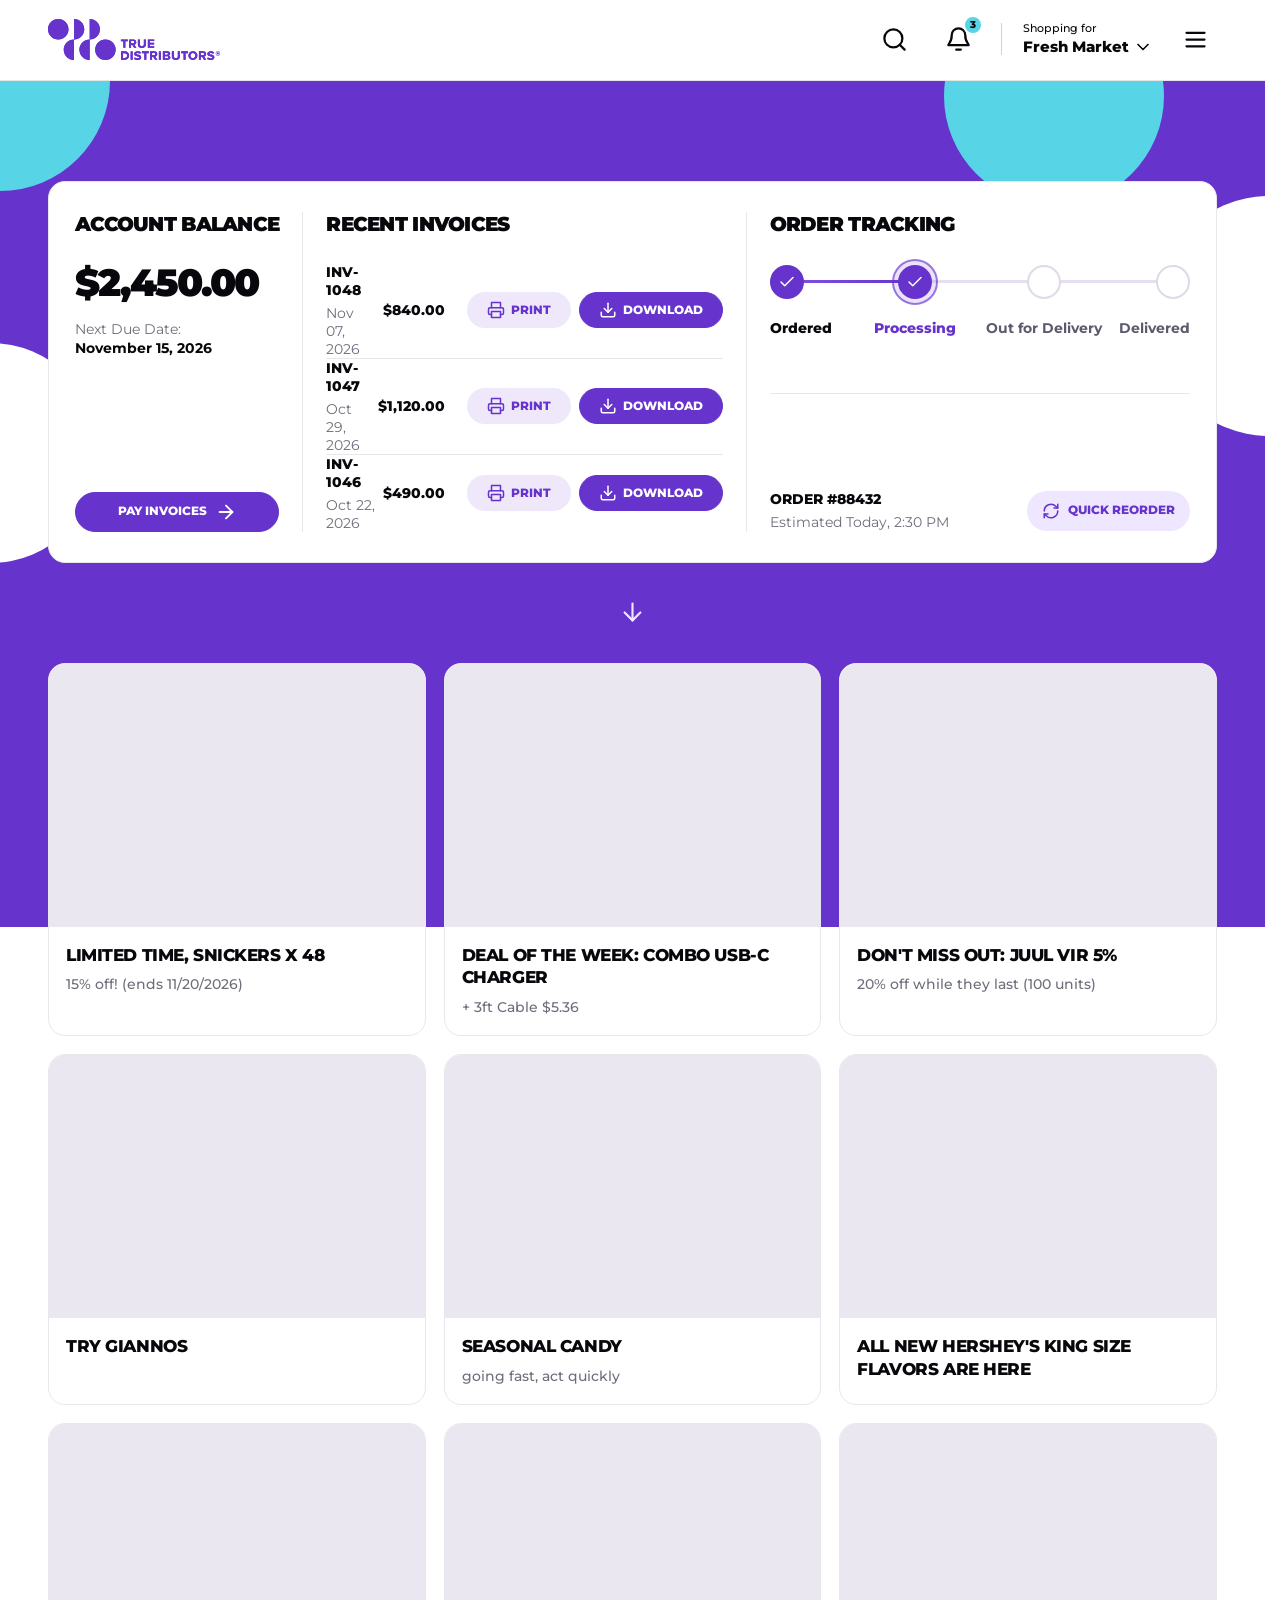
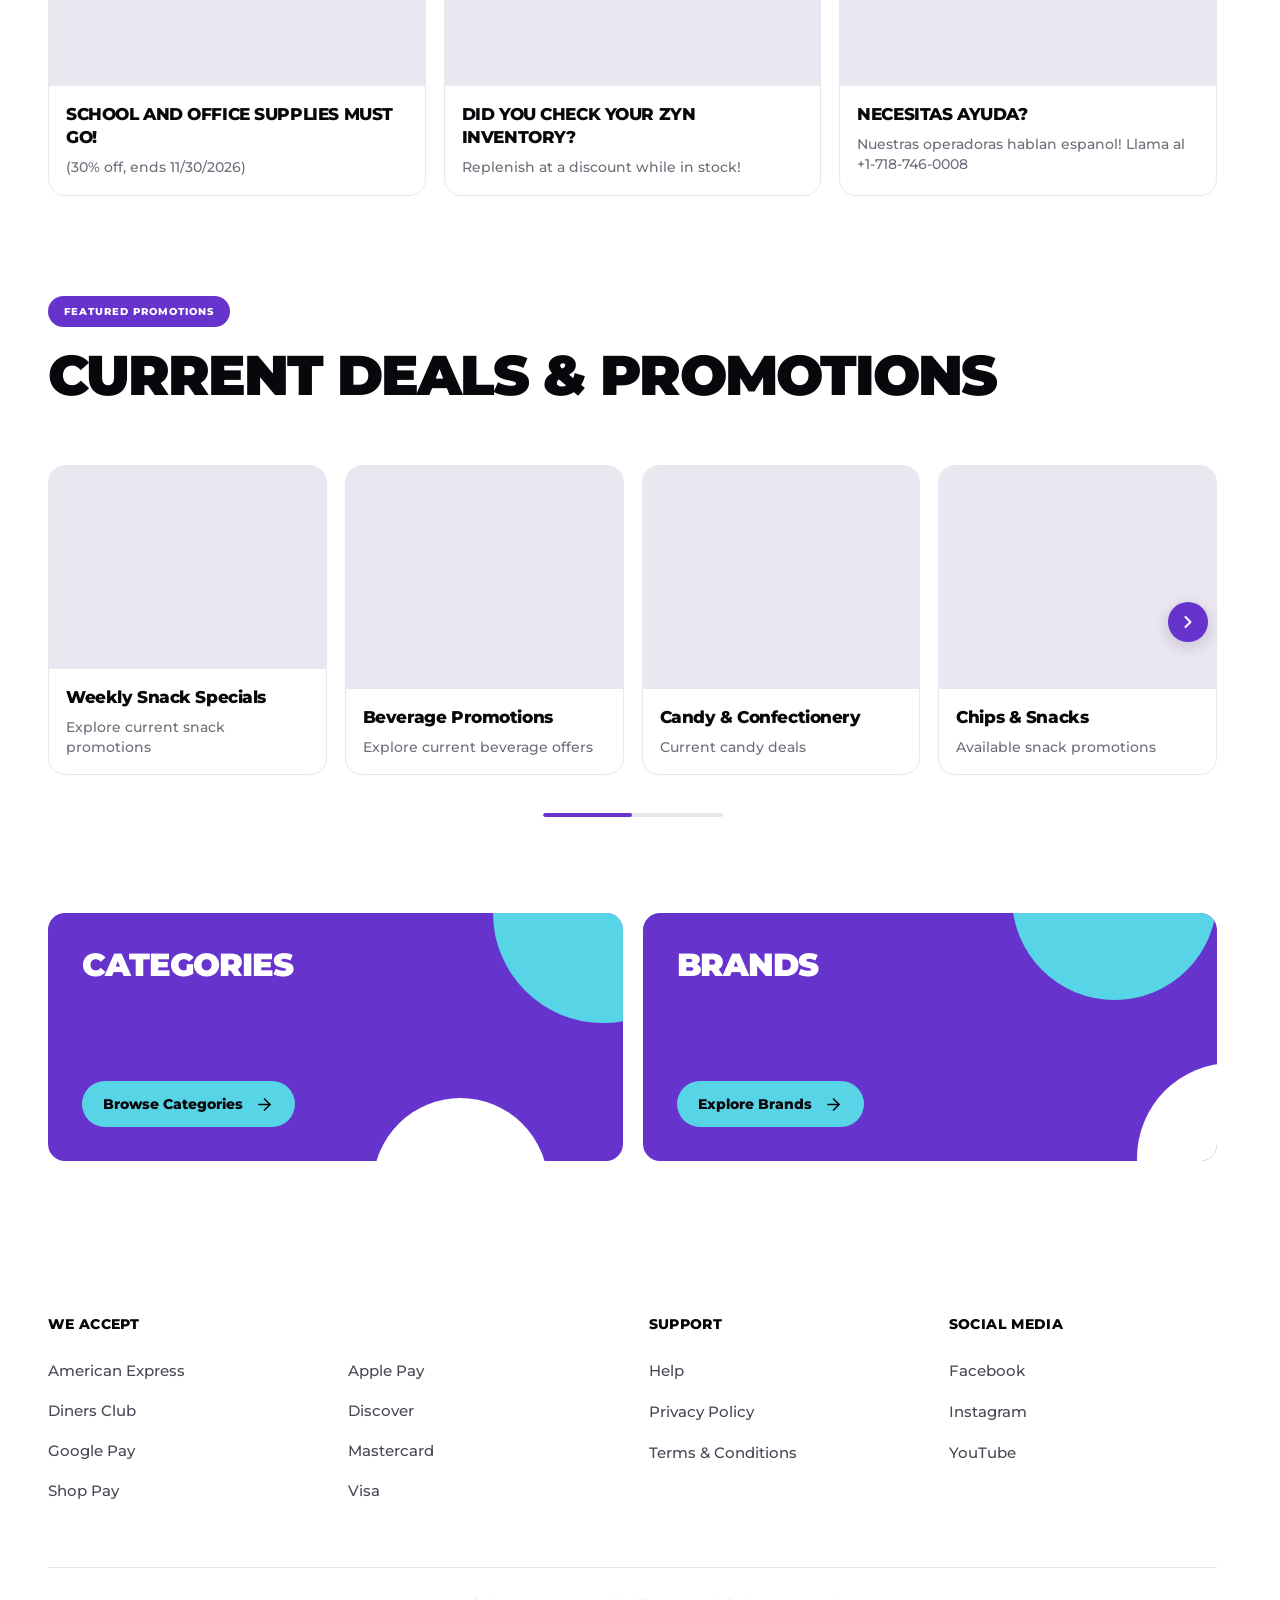
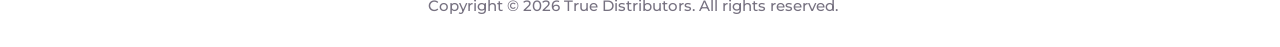
==== commit 92e6bd3c: "Dashboard: correct wording on all nine Mariano promotion cards" ====
--- a/dashboard.html
+++ b/dashboard.html
@@ -4,7 +4,7 @@
   <meta charset="utf-8">
   <meta name="viewport" content="width=device-width, initial-scale=1">
   <meta name="theme-color" content="#6633CC">
-  <meta name="td-dashboard-ui-revision" content="20261105-minimal-scroll-arrow-spacing-v8">
+  <meta name="td-dashboard-ui-revision" content="20261105-mariano-card-copy-corrected-v9">
   <title>Dashboard — True Distributors</title>
   <link rel="preconnect" href="https://fonts.googleapis.com">
   <link rel="preconnect" href="https://fonts.gstatic.com" crossorigin>
@@ -1180,16 +1180,16 @@
 <article class="card dashboardv-deal-card">
   <div class="picture dashboardv-deal-placeholder" role="img" aria-label="Deal image placeholder" style="display:block;width:100%;max-width:100%;height:auto;min-height:0;aspect-ratio:10/7;flex:0 0 auto;align-self:stretch;margin:0"></div>
   <div class="card-info dashboardv-deal-info">
-    <h3 class="product-title">LIMITED TIME: SNICKERS X 48</h3>
-    <p class="dashboardv-deal-subtitle">15% OFF! Ends 11/20/2026</p>
+    <h3 class="product-title">LIMITED TIME, SNICKERS X 48</h3>
+    <p class="dashboardv-deal-subtitle">15% off! (ends 11/20/2026)</p>
     
   </div>
 </article>
 <article class="card dashboardv-deal-card">
   <div class="picture dashboardv-deal-placeholder" role="img" aria-label="Deal image placeholder" style="display:block;width:100%;max-width:100%;height:auto;min-height:0;aspect-ratio:10/7;flex:0 0 auto;align-self:stretch;margin:0"></div>
   <div class="card-info dashboardv-deal-info">
-    <h3 class="product-title">DEAL OF THE WEEK: USB-C COMBO</h3>
-    <p class="dashboardv-deal-subtitle">Charger + 3ft Cable · $5.36</p>
+    <h3 class="product-title">DEAL OF THE WEEK: COMBO USB-C CHARGER</h3>
+    <p class="dashboardv-deal-subtitle">+ 3ft Cable $5.36</p>
     
   </div>
 </article>
@@ -1197,7 +1197,7 @@
   <div class="picture dashboardv-deal-placeholder" role="img" aria-label="Deal image placeholder" style="display:block;width:100%;max-width:100%;height:auto;min-height:0;aspect-ratio:10/7;flex:0 0 auto;align-self:stretch;margin:0"></div>
   <div class="card-info dashboardv-deal-info">
     <h3 class="product-title">DON'T MISS OUT: JUUL VIR 5%</h3>
-    <p class="dashboardv-deal-subtitle">20% OFF while they last · 100 units</p>
+    <p class="dashboardv-deal-subtitle">20% off while they last (100 units)</p>
     
   </div>
 </article>
@@ -1213,30 +1213,30 @@
   <div class="picture dashboardv-deal-placeholder" role="img" aria-label="Deal image placeholder" style="display:block;width:100%;max-width:100%;height:auto;min-height:0;aspect-ratio:10/7;flex:0 0 auto;align-self:stretch;margin:0"></div>
   <div class="card-info dashboardv-deal-info">
     <h3 class="product-title">SEASONAL CANDY</h3>
-    <p class="dashboardv-deal-subtitle">Going fast — act quickly</p>
+    <p class="dashboardv-deal-subtitle">going fast, act quickly</p>
     
   </div>
 </article>
 <article class="card dashboardv-deal-card">
   <div class="picture dashboardv-deal-placeholder" role="img" aria-label="Deal image placeholder" style="display:block;width:100%;max-width:100%;height:auto;min-height:0;aspect-ratio:10/7;flex:0 0 auto;align-self:stretch;margin:0"></div>
   <div class="card-info dashboardv-deal-info">
-    <h3 class="product-title">NEW HERSHEY’S KING SIZE FLAVORS</h3>
-    <p class="dashboardv-deal-subtitle">All new flavors are here</p>
+    <h3 class="product-title">ALL NEW HERSHEY'S KING SIZE FLAVORS ARE HERE</h3>
+    
     
   </div>
 </article>
 <article class="card dashboardv-deal-card">
   <div class="picture dashboardv-deal-placeholder" role="img" aria-label="Deal image placeholder" style="display:block;width:100%;max-width:100%;height:auto;min-height:0;aspect-ratio:10/7;flex:0 0 auto;align-self:stretch;margin:0"></div>
   <div class="card-info dashboardv-deal-info">
-    <h3 class="product-title">SCHOOL &amp; OFFICE SUPPLIES</h3>
-    <p class="dashboardv-deal-subtitle">30% OFF · Ends 11/30/2026</p>
+    <h3 class="product-title">SCHOOL AND OFFICE SUPPLIES MUST GO!</h3>
+    <p class="dashboardv-deal-subtitle">(30% off, ends 11/30/2026)</p>
     
   </div>
 </article>
 <article class="card dashboardv-deal-card">
   <div class="picture dashboardv-deal-placeholder" role="img" aria-label="Deal image placeholder" style="display:block;width:100%;max-width:100%;height:auto;min-height:0;aspect-ratio:10/7;flex:0 0 auto;align-self:stretch;margin:0"></div>
   <div class="card-info dashboardv-deal-info">
-    <h3 class="product-title">CHECK YOUR ZYN INVENTORY</h3>
+    <h3 class="product-title">DID YOU CHECK YOUR ZYN INVENTORY?</h3>
     <p class="dashboardv-deal-subtitle">Replenish at a discount while in stock!</p>
     
   </div>
@@ -1244,8 +1244,8 @@
 <article class="card dashboardv-deal-card">
   <div class="picture dashboardv-deal-placeholder" role="img" aria-label="Deal image placeholder" style="display:block;width:100%;max-width:100%;height:auto;min-height:0;aspect-ratio:10/7;flex:0 0 auto;align-self:stretch;margin:0"></div>
   <div class="card-info dashboardv-deal-info">
-    <h3 class="product-title">¿NECESITAS AYUDA?</h3>
-    <p class="dashboardv-deal-subtitle">Nuestras operadoras hablan español! Llama al +1-718-746-0008</p>
+    <h3 class="product-title">NECESITAS AYUDA?</h3>
+    <p class="dashboardv-deal-subtitle">Nuestras operadoras hablan espanol! Llama al +1-718-746-0008</p>
   </div>
 </article>
 </div>
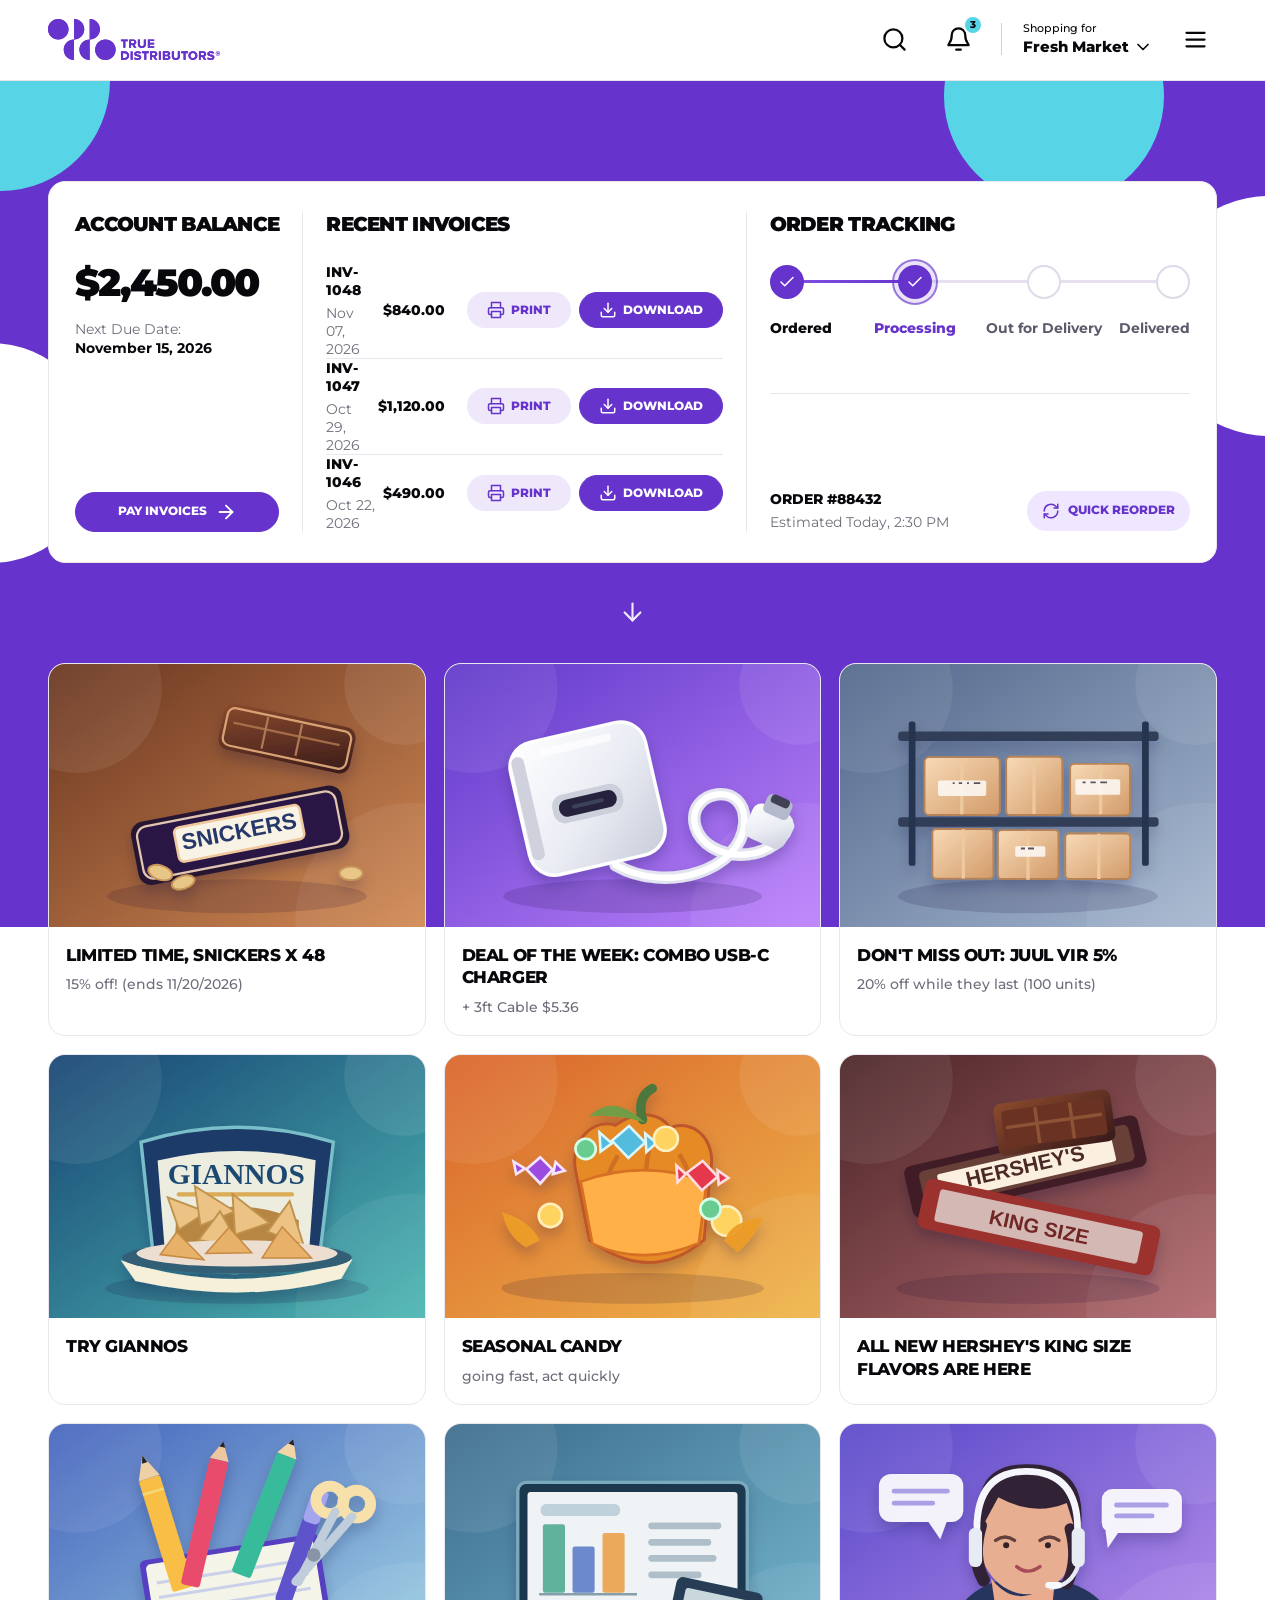
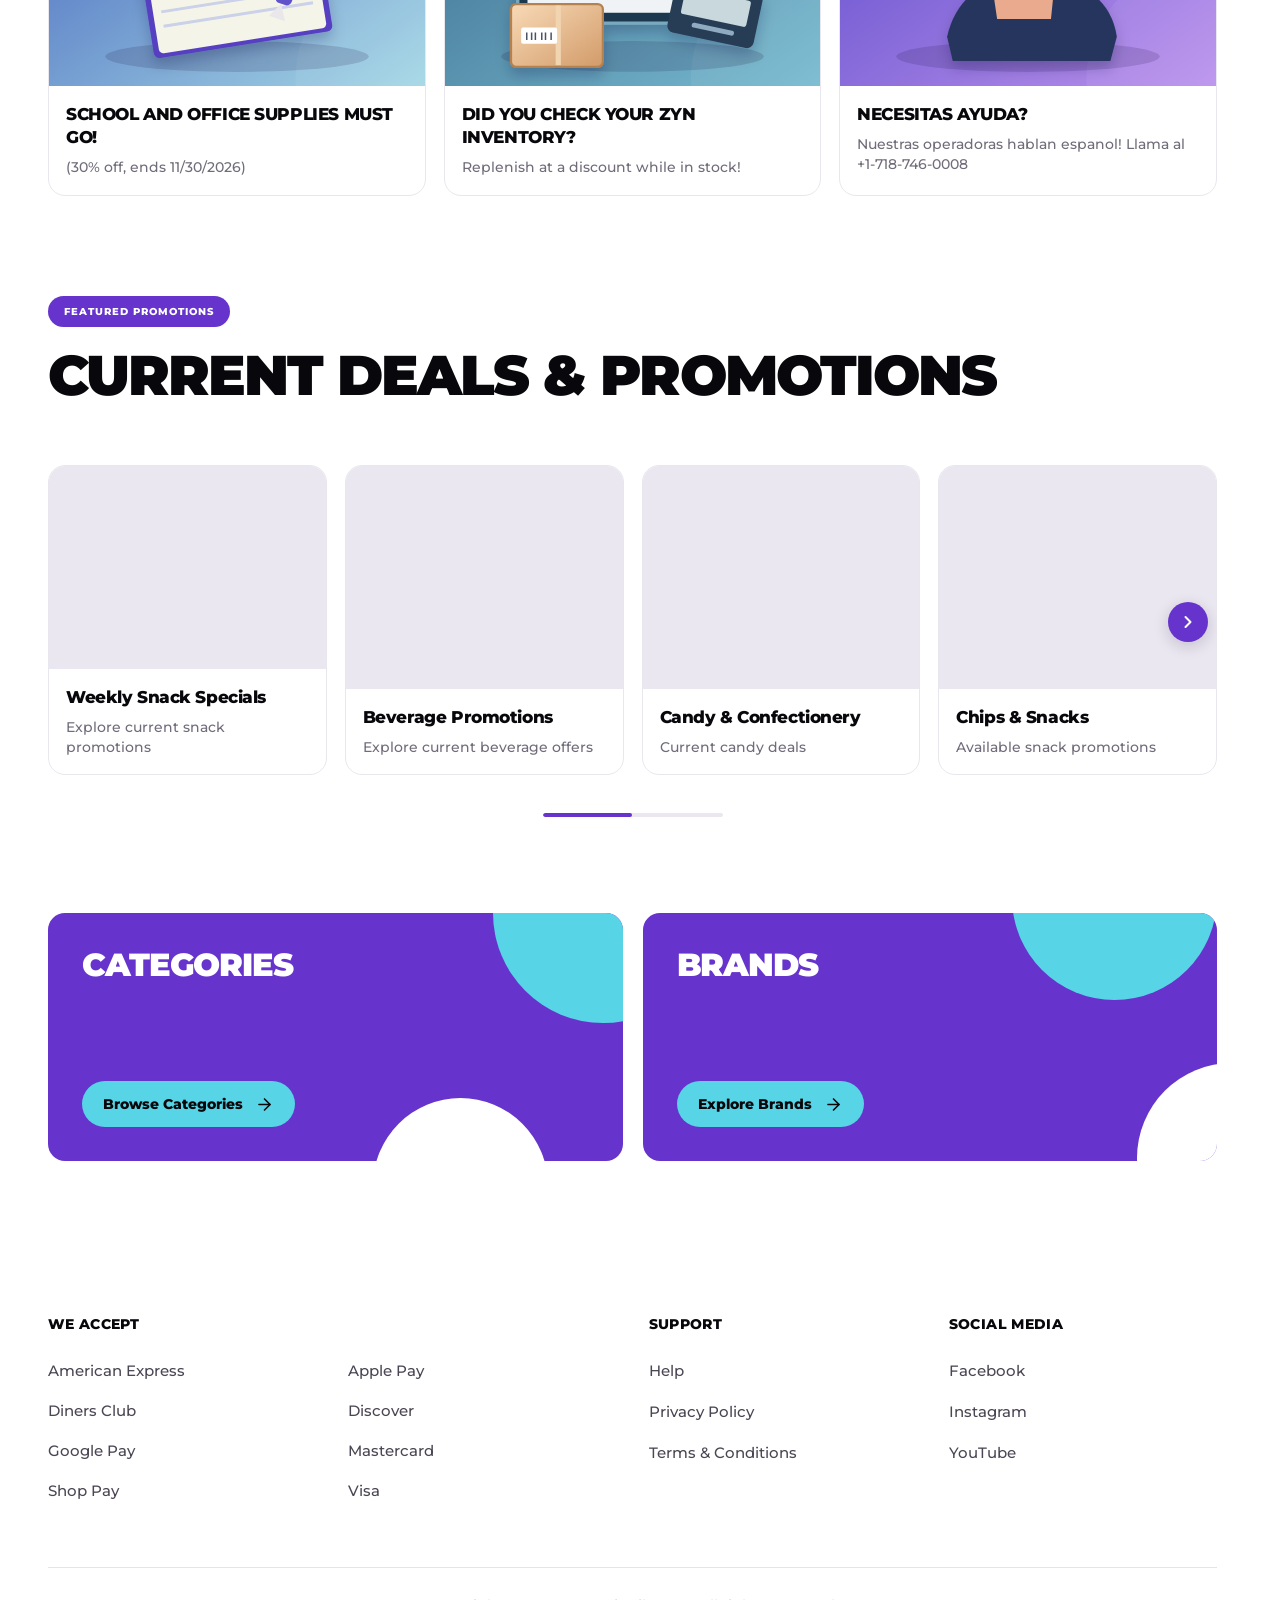
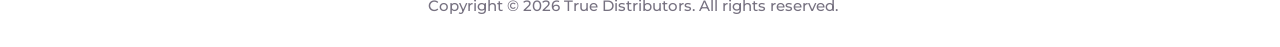
==== commit 2f443450: "Dashboard: populate all nine promotional deal cards with custom illustration assets" ====
--- a/dashboard.html
+++ b/dashboard.html
@@ -4,7 +4,7 @@
   <meta charset="utf-8">
   <meta name="viewport" content="width=device-width, initial-scale=1">
   <meta name="theme-color" content="#6633CC">
-  <meta name="td-dashboard-ui-revision" content="20261105-mariano-card-copy-corrected-v9">
+  <meta name="td-dashboard-ui-revision" content="20261105-nine-illustrated-offer-cards-v10">
   <title>Dashboard — True Distributors</title>
   <link rel="preconnect" href="https://fonts.googleapis.com">
   <link rel="preconnect" href="https://fonts.gstatic.com" crossorigin>
@@ -1178,7 +1178,7 @@
       <div class="dashboardv-deals-grid-wrap">
         <div class="dashboardv-deals-grid" id="dashboardvDealsGrid" aria-label="Deals grid">
 <article class="card dashboardv-deal-card">
-  <div class="picture dashboardv-deal-placeholder" role="img" aria-label="Deal image placeholder" style="display:block;width:100%;max-width:100%;height:auto;min-height:0;aspect-ratio:10/7;flex:0 0 auto;align-self:stretch;margin:0"></div>
+  <div class="picture dashboardv-deal-placeholder" role="img" aria-label="Chocolate bars and peanuts promotional illustration" style="display:block;width:100%;max-width:100%;height:auto;min-height:0;aspect-ratio:10/7;flex:0 0 auto;align-self:stretch;margin:0;background-image:url('./assets/dashboard-deals/01-snickers.svg');background-size:cover;background-position:center;background-repeat:no-repeat"></div>
   <div class="card-info dashboardv-deal-info">
     <h3 class="product-title">LIMITED TIME, SNICKERS X 48</h3>
     <p class="dashboardv-deal-subtitle">15% off! (ends 11/20/2026)</p>
@@ -1186,7 +1186,7 @@
   </div>
 </article>
 <article class="card dashboardv-deal-card">
-  <div class="picture dashboardv-deal-placeholder" role="img" aria-label="Deal image placeholder" style="display:block;width:100%;max-width:100%;height:auto;min-height:0;aspect-ratio:10/7;flex:0 0 auto;align-self:stretch;margin:0"></div>
+  <div class="picture dashboardv-deal-placeholder" role="img" aria-label="USB C charger and cable illustration" style="display:block;width:100%;max-width:100%;height:auto;min-height:0;aspect-ratio:10/7;flex:0 0 auto;align-self:stretch;margin:0;background-image:url('./assets/dashboard-deals/02-usbc-charger.svg');background-size:cover;background-position:center;background-repeat:no-repeat"></div>
   <div class="card-info dashboardv-deal-info">
     <h3 class="product-title">DEAL OF THE WEEK: COMBO USB-C CHARGER</h3>
     <p class="dashboardv-deal-subtitle">+ 3ft Cable $5.36</p>
@@ -1194,7 +1194,7 @@
   </div>
 </article>
 <article class="card dashboardv-deal-card">
-  <div class="picture dashboardv-deal-placeholder" role="img" aria-label="Deal image placeholder" style="display:block;width:100%;max-width:100%;height:auto;min-height:0;aspect-ratio:10/7;flex:0 0 auto;align-self:stretch;margin:0"></div>
+  <div class="picture dashboardv-deal-placeholder" role="img" aria-label="Neutral warehouse shelving and inventory boxes" style="display:block;width:100%;max-width:100%;height:auto;min-height:0;aspect-ratio:10/7;flex:0 0 auto;align-self:stretch;margin:0;background-image:url('./assets/dashboard-deals/03-neutral-warehouse.svg');background-size:cover;background-position:center;background-repeat:no-repeat"></div>
   <div class="card-info dashboardv-deal-info">
     <h3 class="product-title">DON'T MISS OUT: JUUL VIR 5%</h3>
     <p class="dashboardv-deal-subtitle">20% off while they last (100 units)</p>
@@ -1202,7 +1202,7 @@
   </div>
 </article>
 <article class="card dashboardv-deal-card">
-  <div class="picture dashboardv-deal-placeholder" role="img" aria-label="Deal image placeholder" style="display:block;width:100%;max-width:100%;height:auto;min-height:0;aspect-ratio:10/7;flex:0 0 auto;align-self:stretch;margin:0"></div>
+  <div class="picture dashboardv-deal-placeholder" role="img" aria-label="GIANNOS snack bag and pita chips illustration" style="display:block;width:100%;max-width:100%;height:auto;min-height:0;aspect-ratio:10/7;flex:0 0 auto;align-self:stretch;margin:0;background-image:url('./assets/dashboard-deals/04-giannos.svg');background-size:cover;background-position:center;background-repeat:no-repeat"></div>
   <div class="card-info dashboardv-deal-info">
     <h3 class="product-title">TRY GIANNOS</h3>
     
@@ -1210,7 +1210,7 @@
   </div>
 </article>
 <article class="card dashboardv-deal-card">
-  <div class="picture dashboardv-deal-placeholder" role="img" aria-label="Deal image placeholder" style="display:block;width:100%;max-width:100%;height:auto;min-height:0;aspect-ratio:10/7;flex:0 0 auto;align-self:stretch;margin:0"></div>
+  <div class="picture dashboardv-deal-placeholder" role="img" aria-label="Colorful seasonal candy assortment illustration" style="display:block;width:100%;max-width:100%;height:auto;min-height:0;aspect-ratio:10/7;flex:0 0 auto;align-self:stretch;margin:0;background-image:url('./assets/dashboard-deals/05-seasonal-candy.svg');background-size:cover;background-position:center;background-repeat:no-repeat"></div>
   <div class="card-info dashboardv-deal-info">
     <h3 class="product-title">SEASONAL CANDY</h3>
     <p class="dashboardv-deal-subtitle">going fast, act quickly</p>
@@ -1218,7 +1218,7 @@
   </div>
 </article>
 <article class="card dashboardv-deal-card">
-  <div class="picture dashboardv-deal-placeholder" role="img" aria-label="Deal image placeholder" style="display:block;width:100%;max-width:100%;height:auto;min-height:0;aspect-ratio:10/7;flex:0 0 auto;align-self:stretch;margin:0"></div>
+  <div class="picture dashboardv-deal-placeholder" role="img" aria-label="Hershey's chocolate bar assortment illustration" style="display:block;width:100%;max-width:100%;height:auto;min-height:0;aspect-ratio:10/7;flex:0 0 auto;align-self:stretch;margin:0;background-image:url('./assets/dashboard-deals/06-hersheys-chocolate.svg');background-size:cover;background-position:center;background-repeat:no-repeat"></div>
   <div class="card-info dashboardv-deal-info">
     <h3 class="product-title">ALL NEW HERSHEY'S KING SIZE FLAVORS ARE HERE</h3>
     
@@ -1226,7 +1226,7 @@
   </div>
 </article>
 <article class="card dashboardv-deal-card">
-  <div class="picture dashboardv-deal-placeholder" role="img" aria-label="Deal image placeholder" style="display:block;width:100%;max-width:100%;height:auto;min-height:0;aspect-ratio:10/7;flex:0 0 auto;align-self:stretch;margin:0"></div>
+  <div class="picture dashboardv-deal-placeholder" role="img" aria-label="School and office supplies illustration" style="display:block;width:100%;max-width:100%;height:auto;min-height:0;aspect-ratio:10/7;flex:0 0 auto;align-self:stretch;margin:0;background-image:url('./assets/dashboard-deals/07-school-supplies.svg');background-size:cover;background-position:center;background-repeat:no-repeat"></div>
   <div class="card-info dashboardv-deal-info">
     <h3 class="product-title">SCHOOL AND OFFICE SUPPLIES MUST GO!</h3>
     <p class="dashboardv-deal-subtitle">(30% off, ends 11/30/2026)</p>
@@ -1234,7 +1234,7 @@
   </div>
 </article>
 <article class="card dashboardv-deal-card">
-  <div class="picture dashboardv-deal-placeholder" role="img" aria-label="Deal image placeholder" style="display:block;width:100%;max-width:100%;height:auto;min-height:0;aspect-ratio:10/7;flex:0 0 auto;align-self:stretch;margin:0"></div>
+  <div class="picture dashboardv-deal-placeholder" role="img" aria-label="Neutral warehouse stock and inventory tracking illustration" style="display:block;width:100%;max-width:100%;height:auto;min-height:0;aspect-ratio:10/7;flex:0 0 auto;align-self:stretch;margin:0;background-image:url('./assets/dashboard-deals/08-neutral-inventory.svg');background-size:cover;background-position:center;background-repeat:no-repeat"></div>
   <div class="card-info dashboardv-deal-info">
     <h3 class="product-title">DID YOU CHECK YOUR ZYN INVENTORY?</h3>
     <p class="dashboardv-deal-subtitle">Replenish at a discount while in stock!</p>
@@ -1242,7 +1242,7 @@
   </div>
 </article>
 <article class="card dashboardv-deal-card">
-  <div class="picture dashboardv-deal-placeholder" role="img" aria-label="Deal image placeholder" style="display:block;width:100%;max-width:100%;height:auto;min-height:0;aspect-ratio:10/7;flex:0 0 auto;align-self:stretch;margin:0"></div>
+  <div class="picture dashboardv-deal-placeholder" role="img" aria-label="Customer support agent with headset illustration" style="display:block;width:100%;max-width:100%;height:auto;min-height:0;aspect-ratio:10/7;flex:0 0 auto;align-self:stretch;margin:0;background-image:url('./assets/dashboard-deals/09-spanish-support.svg');background-size:cover;background-position:center;background-repeat:no-repeat"></div>
   <div class="card-info dashboardv-deal-info">
     <h3 class="product-title">NECESITAS AYUDA?</h3>
     <p class="dashboardv-deal-subtitle">Nuestras operadoras hablan espanol! Llama al +1-718-746-0008</p>
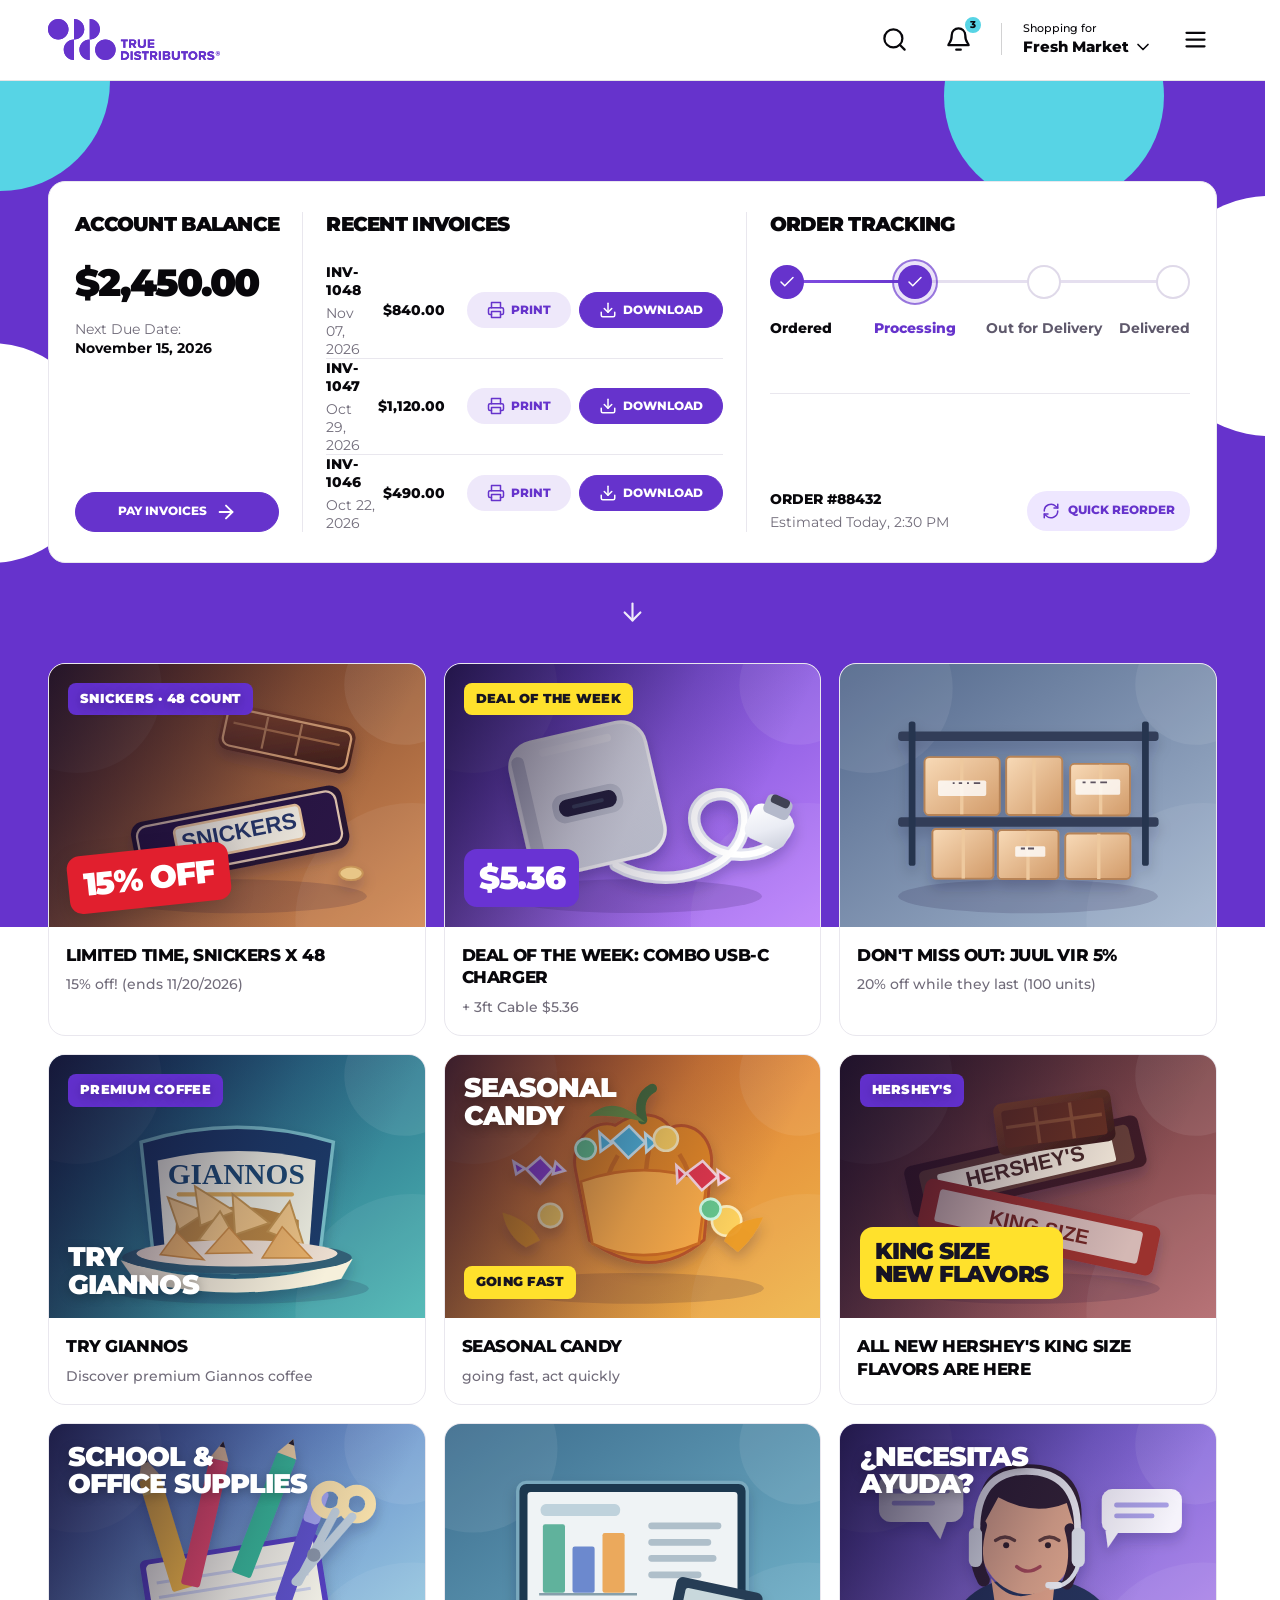
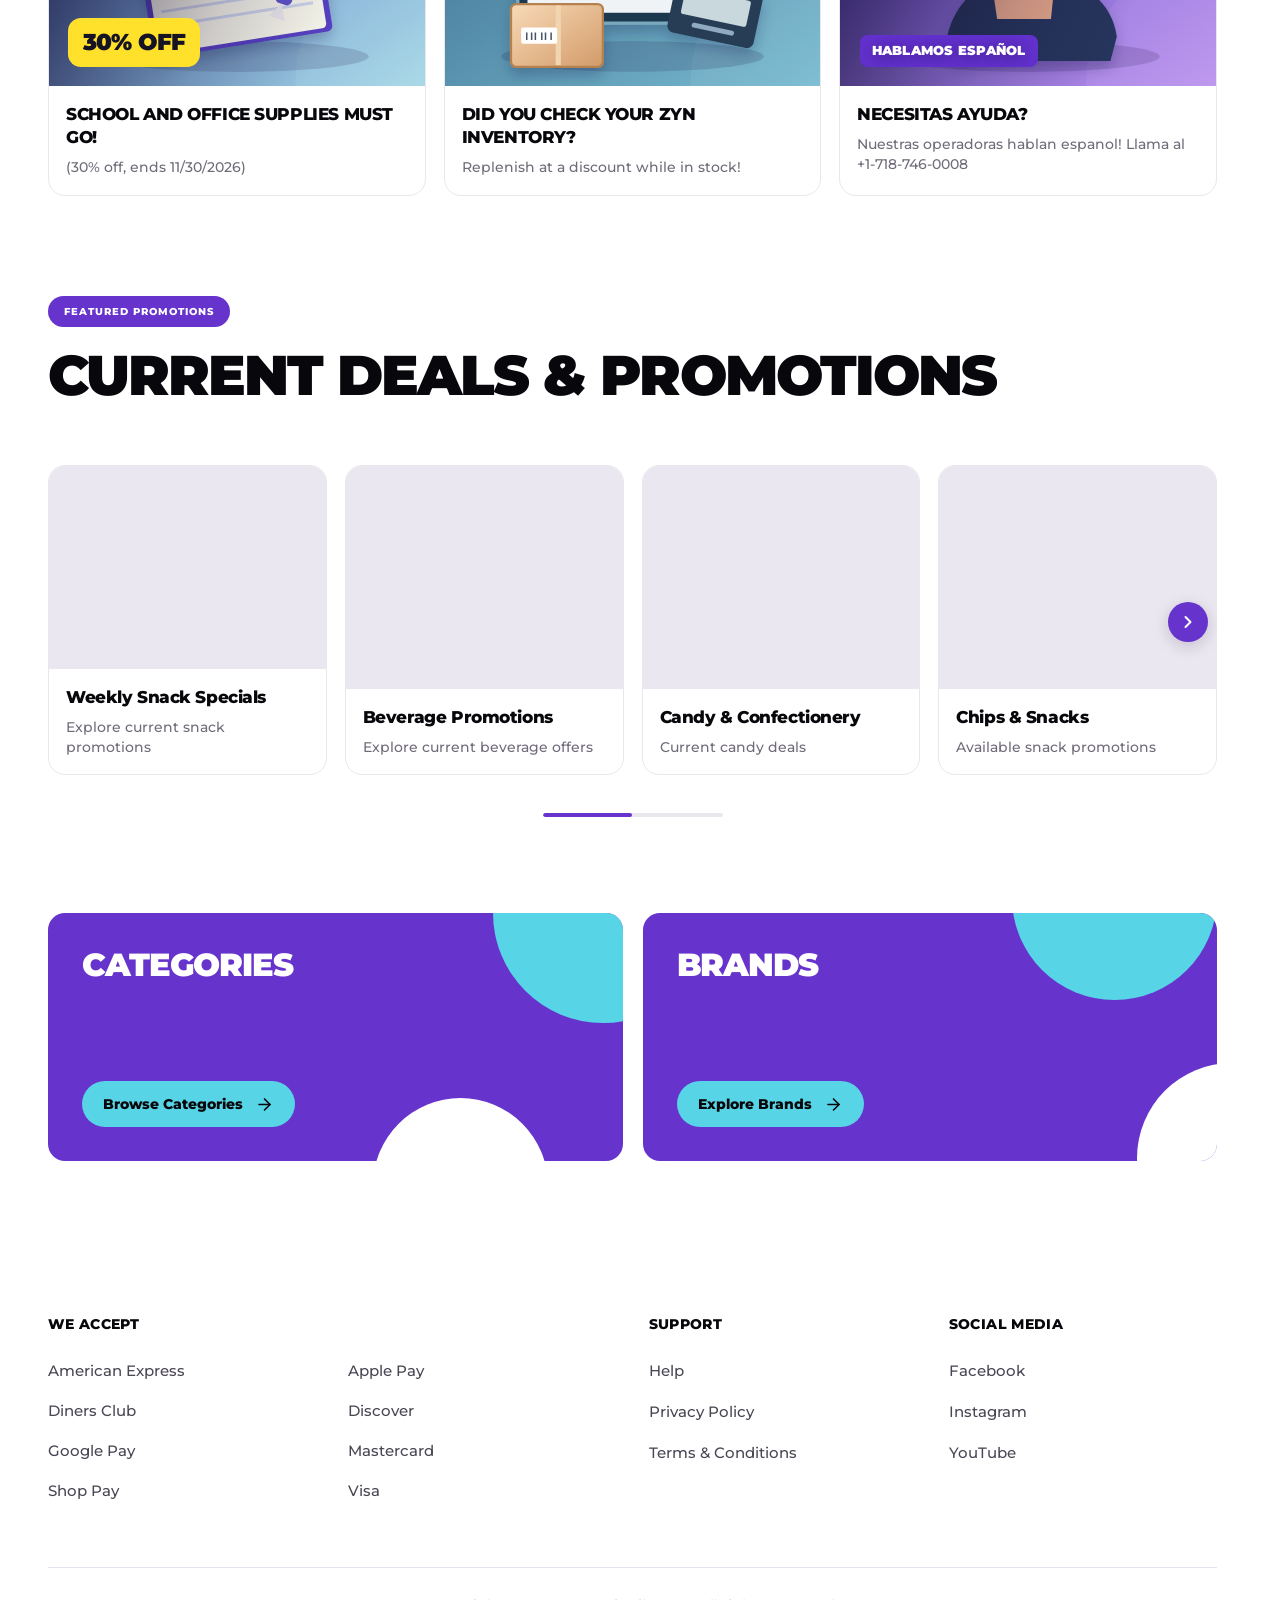
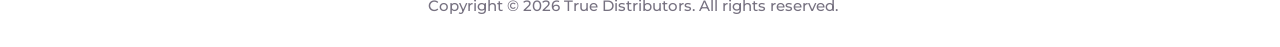
==== commit dadbe254: "Dashboard: adopt premium photo promotional tiles and correct GIANNOS to coffee" ====
--- a/dashboard.html
+++ b/dashboard.html
@@ -4,7 +4,7 @@
   <meta charset="utf-8">
   <meta name="viewport" content="width=device-width, initial-scale=1">
   <meta name="theme-color" content="#6633CC">
-  <meta name="td-dashboard-ui-revision" content="20261105-nine-illustrated-offer-cards-v10">
+  <meta name="td-dashboard-ui-revision" content="20261105-photographic-promotions-coffee-v11">
   <title>Dashboard — True Distributors</title>
   <link rel="preconnect" href="https://fonts.googleapis.com">
   <link rel="preconnect" href="https://fonts.gstatic.com" crossorigin>
@@ -902,6 +902,26 @@
 @media(max-width:760px){.dashboardv-deals{padding:52px 0 72px}.dashboardv-deals-inner{width:calc(100% - 36px)}.dashboardv-deals .section-header{margin-bottom:20px}#dashboardv-deals-title{font-size:clamp(30px,7.4vw,46px)}}
 
 /* Static 3 x 3 deals grid replaces the horizontal slider. */
+/* Promotional photo direction based on the supplied 3x3 reference; keep original card geometry. */
+#dashboardv #dashboardvDealsGrid .dv-promo-photo{position:relative!important;isolation:isolate!important;overflow:hidden!important}
+#dashboardv #dashboardvDealsGrid .dv-promo-overlay{position:absolute;inset:0;z-index:1;display:flex;flex-direction:column;justify-content:space-between;align-items:flex-start;padding:clamp(13px,1.5vw,23px);pointer-events:none;color:#fff;text-shadow:0 2px 13px rgba(0,0,0,.35)}
+#dashboardv #dashboardvDealsGrid .dv-promo-photo:not(.dv-promo-inventory)::before{content:"";position:absolute;inset:0;z-index:0;background:linear-gradient(115deg,rgba(17,9,40,.80),rgba(20,11,46,.18) 52%,transparent 76%);pointer-events:none}
+#dashboardv #dashboardvDealsGrid .dv-promo-snickers::before{background:linear-gradient(105deg,rgba(84,24,23,.89),transparent 70%)}
+#dashboardv #dashboardvDealsGrid .dv-promo-charger::before{background:linear-gradient(105deg,rgba(57,24,124,.88),transparent 74%)}
+#dashboardv #dashboardvDealsGrid .dv-promo-giannos::before{background:linear-gradient(105deg,rgba(18,39,79,.97),rgba(18,39,79,.68) 38%,transparent 74%)}
+#dashboardv #dashboardvDealsGrid .dv-promo-candy::before{background:linear-gradient(102deg,rgba(70,21,6,.82),transparent 76%)}
+#dashboardv #dashboardvDealsGrid .dv-promo-hersheys::before{background:linear-gradient(105deg,rgba(71,18,26,.93),transparent 75%)}
+#dashboardv #dashboardvDealsGrid .dv-promo-school::before{background:linear-gradient(105deg,rgba(26,39,85,.92),transparent 68%)}
+#dashboardv #dashboardvDealsGrid .dv-promo-support::before{background:linear-gradient(103deg,rgba(57,28,132,.94),transparent 70%)}
+#dashboardv #dashboardvDealsGrid .dv-promo-kicker{display:inline-block;max-width:96%;padding:9px 12px;border-radius:8px;background:#6230cc;color:#fff;font:900 clamp(10px,1vw,14px)/1.15 var(--font);letter-spacing:.02em}
+#dashboardv #dashboardvDealsGrid .dv-promo-kicker-yellow{background:#ffe12c;color:#171421;text-shadow:none}
+#dashboardv #dashboardvDealsGrid .dv-promo-hero{font:900 clamp(21px,2.1vw,34px)/1.03 var(--font);letter-spacing:-.035em;text-shadow:0 3px 11px rgba(0,0,0,.28)}
+#dashboardv #dashboardvDealsGrid .dv-promo-sticker{display:block;padding:13px 15px;border-radius:13px;max-width:85%;font:900 clamp(19px,2.5vw,39px)/1 var(--font);letter-spacing:-.04em;text-shadow:none}
+#dashboardv #dashboardvDealsGrid .dv-promo-sticker-red{background:#e11f2e;color:#fff;transform:rotate(-6deg);box-shadow:0 8px 24px rgba(0,0,0,.16)}
+#dashboardv #dashboardvDealsGrid .dv-promo-sticker-purple{background:#6933d3;color:#fff}
+#dashboardv #dashboardvDealsGrid .dv-promo-sticker-yellow{background:#ffe12c;color:#161324;font-size:clamp(17px,1.8vw,27px)}
+@media(max-width:760px){#dashboardv #dashboardvDealsGrid .dv-promo-hero{font-size:clamp(23px,6vw,35px)}#dashboardv #dashboardvDealsGrid .dv-promo-sticker{font-size:clamp(21px,6vw,36px)}#dashboardv #dashboardvDealsGrid .dv-promo-kicker{font-size:12px}}
+
 .dashboardv-deals #dashboardvDealsGrid{display:grid;grid-template-columns:repeat(3,minmax(0,1fr));gap:18px;align-items:stretch;width:100%;padding:0;overflow:visible}
 .dashboardv-deals #dashboardvDealsGrid .dashboardv-deal-card.card{display:flex;flex-direction:column;min-width:0;min-height:310px;align-self:stretch;overflow:hidden;background:#fff;border-radius:17px}
 .dashboardv-deals #dashboardvDealsGrid .dashboardv-deal-card.card,.dashboardv-deals #dashboardvDealsGrid .dashboardv-deal-card.card:hover{box-shadow:none}
@@ -1178,7 +1198,7 @@
       <div class="dashboardv-deals-grid-wrap">
         <div class="dashboardv-deals-grid" id="dashboardvDealsGrid" aria-label="Deals grid">
 <article class="card dashboardv-deal-card">
-  <div class="picture dashboardv-deal-placeholder" role="img" aria-label="Chocolate bars and peanuts promotional illustration" style="display:block;width:100%;max-width:100%;height:auto;min-height:0;aspect-ratio:10/7;flex:0 0 auto;align-self:stretch;margin:0;background-image:url('./assets/dashboard-deals/01-snickers.svg');background-size:cover;background-position:center;background-repeat:no-repeat"></div>
+  <div class="picture dashboardv-deal-placeholder dv-promo-photo dv-promo-snickers" role="img" aria-label="snickers product photograph" style="display:block;width:100%;max-width:100%;height:auto;min-height:0;aspect-ratio:10/7;flex:0 0 auto;align-self:stretch;margin:0;background-image:url('https://www.usamegashop.com/cdn/shop/files/SnickersMilkChocolateCandyBars_FullSize_1.86oz._48pk._25a983a2-ba15-49b8-99fc-caf0e9f0d9f4.jpg?v=1770569864'),url('./assets/dashboard-deals/01-snickers.svg');background-size:cover,cover;background-position:center,center;background-repeat:no-repeat,no-repeat"><span class="dv-promo-overlay" aria-hidden="true"><span class="dv-promo-kicker">SNICKERS · 48 COUNT</span><strong class="dv-promo-sticker dv-promo-sticker-red">15% OFF</strong></span></div>
   <div class="card-info dashboardv-deal-info">
     <h3 class="product-title">LIMITED TIME, SNICKERS X 48</h3>
     <p class="dashboardv-deal-subtitle">15% off! (ends 11/20/2026)</p>
@@ -1186,7 +1206,7 @@
   </div>
 </article>
 <article class="card dashboardv-deal-card">
-  <div class="picture dashboardv-deal-placeholder" role="img" aria-label="USB C charger and cable illustration" style="display:block;width:100%;max-width:100%;height:auto;min-height:0;aspect-ratio:10/7;flex:0 0 auto;align-self:stretch;margin:0;background-image:url('./assets/dashboard-deals/02-usbc-charger.svg');background-size:cover;background-position:center;background-repeat:no-repeat"></div>
+  <div class="picture dashboardv-deal-placeholder dv-promo-photo dv-promo-charger" role="img" aria-label="charger product photograph" style="display:block;width:100%;max-width:100%;height:auto;min-height:0;aspect-ratio:10/7;flex:0 0 auto;align-self:stretch;margin:0;background-image:url('https://i5.walmartimages.com/seo/AirPods-Pro-3-Charger-20W-USB-C-Airpods-Power-Adapter-Wall-Charging-Block-Plug-USB-C-Type-C-C-Woven-Cable-Cord-2025-AirPods-Pro-3rd-2nd-Air-pods-4-Ai_9662f26c-ad0c-4ee3-8df9-668d643054b9.c78c7a3b7652598c324427f36cb7325e.jpeg'),url('./assets/dashboard-deals/02-usbc-charger.svg');background-size:cover,cover;background-position:center,center;background-repeat:no-repeat,no-repeat"><span class="dv-promo-overlay" aria-hidden="true"><span class="dv-promo-kicker dv-promo-kicker-yellow">DEAL OF THE WEEK</span><strong class="dv-promo-sticker dv-promo-sticker-purple">$5.36</strong></span></div>
   <div class="card-info dashboardv-deal-info">
     <h3 class="product-title">DEAL OF THE WEEK: COMBO USB-C CHARGER</h3>
     <p class="dashboardv-deal-subtitle">+ 3ft Cable $5.36</p>
@@ -1194,7 +1214,7 @@
   </div>
 </article>
 <article class="card dashboardv-deal-card">
-  <div class="picture dashboardv-deal-placeholder" role="img" aria-label="Neutral warehouse shelving and inventory boxes" style="display:block;width:100%;max-width:100%;height:auto;min-height:0;aspect-ratio:10/7;flex:0 0 auto;align-self:stretch;margin:0;background-image:url('./assets/dashboard-deals/03-neutral-warehouse.svg');background-size:cover;background-position:center;background-repeat:no-repeat"></div>
+  <div class="picture dashboardv-deal-placeholder dv-promo-photo dv-promo-inventory" role="img" aria-label="Neutral warehouse shelving and inventory boxes" style="display:block;width:100%;max-width:100%;height:auto;min-height:0;aspect-ratio:10/7;flex:0 0 auto;align-self:stretch;margin:0;background-image:url('./assets/dashboard-deals/03-neutral-warehouse.svg');background-size:cover;background-position:center;background-repeat:no-repeat"></div>
   <div class="card-info dashboardv-deal-info">
     <h3 class="product-title">DON'T MISS OUT: JUUL VIR 5%</h3>
     <p class="dashboardv-deal-subtitle">20% off while they last (100 units)</p>
@@ -1202,15 +1222,16 @@
   </div>
 </article>
 <article class="card dashboardv-deal-card">
-  <div class="picture dashboardv-deal-placeholder" role="img" aria-label="GIANNOS snack bag and pita chips illustration" style="display:block;width:100%;max-width:100%;height:auto;min-height:0;aspect-ratio:10/7;flex:0 0 auto;align-self:stretch;margin:0;background-image:url('./assets/dashboard-deals/04-giannos.svg');background-size:cover;background-position:center;background-repeat:no-repeat"></div>
+  <div class="picture dashboardv-deal-placeholder dv-promo-photo dv-promo-giannos" role="img" aria-label="Giannos original roast coffee photograph" style="display:block;width:100%;max-width:100%;height:auto;min-height:0;aspect-ratio:10/7;flex:0 0 auto;align-self:stretch;margin:0;background-image:url('https://www.giannos.com/cdn/shop/files/giannos-original-ground-front_bb1fc16b-87ec-418e-971a-08007039cb15.png?v=1775601126'),url('./assets/dashboard-deals/04-giannos.svg');background-size:cover,cover;background-position:center,center;background-repeat:no-repeat,no-repeat"><span class="dv-promo-overlay" aria-hidden="true"><span class="dv-promo-kicker">PREMIUM COFFEE</span><strong class="dv-promo-hero">TRY<br>GIANNOS</strong></span></div>
   <div class="card-info dashboardv-deal-info">
     <h3 class="product-title">TRY GIANNOS</h3>
+    <p class="dashboardv-deal-subtitle">Discover premium Giannos coffee</p>
     
     
   </div>
 </article>
 <article class="card dashboardv-deal-card">
-  <div class="picture dashboardv-deal-placeholder" role="img" aria-label="Colorful seasonal candy assortment illustration" style="display:block;width:100%;max-width:100%;height:auto;min-height:0;aspect-ratio:10/7;flex:0 0 auto;align-self:stretch;margin:0;background-image:url('./assets/dashboard-deals/05-seasonal-candy.svg');background-size:cover;background-position:center;background-repeat:no-repeat"></div>
+  <div class="picture dashboardv-deal-placeholder dv-promo-photo dv-promo-candy" role="img" aria-label="candy product photograph" style="display:block;width:100%;max-width:100%;height:auto;min-height:0;aspect-ratio:10/7;flex:0 0 auto;align-self:stretch;margin:0;background-image:url('https://cdn.pixabay.com/photo/2020/11/02/17/43/pumpkins-5707392_1280.jpg'),url('./assets/dashboard-deals/05-seasonal-candy.svg');background-size:cover,cover;background-position:center,center;background-repeat:no-repeat,no-repeat"><span class="dv-promo-overlay" aria-hidden="true"><strong class="dv-promo-hero">SEASONAL<br>CANDY</strong><span class="dv-promo-kicker dv-promo-kicker-yellow">GOING FAST</span></span></div>
   <div class="card-info dashboardv-deal-info">
     <h3 class="product-title">SEASONAL CANDY</h3>
     <p class="dashboardv-deal-subtitle">going fast, act quickly</p>
@@ -1218,7 +1239,7 @@
   </div>
 </article>
 <article class="card dashboardv-deal-card">
-  <div class="picture dashboardv-deal-placeholder" role="img" aria-label="Hershey's chocolate bar assortment illustration" style="display:block;width:100%;max-width:100%;height:auto;min-height:0;aspect-ratio:10/7;flex:0 0 auto;align-self:stretch;margin:0;background-image:url('./assets/dashboard-deals/06-hersheys-chocolate.svg');background-size:cover;background-position:center;background-repeat:no-repeat"></div>
+  <div class="picture dashboardv-deal-placeholder dv-promo-photo dv-promo-hersheys" role="img" aria-label="hersheys product photograph" style="display:block;width:100%;max-width:100%;height:auto;min-height:0;aspect-ratio:10/7;flex:0 0 auto;align-self:stretch;margin:0;background-image:url('https://www.kroger.com/product/images/xlarge/front/0003400000220'),url('./assets/dashboard-deals/06-hersheys-chocolate.svg');background-size:cover,cover;background-position:center,center;background-repeat:no-repeat,no-repeat"><span class="dv-promo-overlay" aria-hidden="true"><span class="dv-promo-kicker">HERSHEY'S</span><strong class="dv-promo-sticker dv-promo-sticker-yellow">KING SIZE<br>NEW FLAVORS</strong></span></div>
   <div class="card-info dashboardv-deal-info">
     <h3 class="product-title">ALL NEW HERSHEY'S KING SIZE FLAVORS ARE HERE</h3>
     
@@ -1226,7 +1247,7 @@
   </div>
 </article>
 <article class="card dashboardv-deal-card">
-  <div class="picture dashboardv-deal-placeholder" role="img" aria-label="School and office supplies illustration" style="display:block;width:100%;max-width:100%;height:auto;min-height:0;aspect-ratio:10/7;flex:0 0 auto;align-self:stretch;margin:0;background-image:url('./assets/dashboard-deals/07-school-supplies.svg');background-size:cover;background-position:center;background-repeat:no-repeat"></div>
+  <div class="picture dashboardv-deal-placeholder dv-promo-photo dv-promo-school" role="img" aria-label="school product photograph" style="display:block;width:100%;max-width:100%;height:auto;min-height:0;aspect-ratio:10/7;flex:0 0 auto;align-self:stretch;margin:0;background-image:url('https://cdn.pixabay.com/photo/2017/08/28/18/06/school-supplies-2690599_1280.jpg'),url('./assets/dashboard-deals/07-school-supplies.svg');background-size:cover,cover;background-position:center,center;background-repeat:no-repeat,no-repeat"><span class="dv-promo-overlay" aria-hidden="true"><strong class="dv-promo-hero">SCHOOL &amp;<br>OFFICE SUPPLIES</strong><span class="dv-promo-sticker dv-promo-sticker-yellow">30% OFF</span></span></div>
   <div class="card-info dashboardv-deal-info">
     <h3 class="product-title">SCHOOL AND OFFICE SUPPLIES MUST GO!</h3>
     <p class="dashboardv-deal-subtitle">(30% off, ends 11/30/2026)</p>
@@ -1234,7 +1255,7 @@
   </div>
 </article>
 <article class="card dashboardv-deal-card">
-  <div class="picture dashboardv-deal-placeholder" role="img" aria-label="Neutral warehouse stock and inventory tracking illustration" style="display:block;width:100%;max-width:100%;height:auto;min-height:0;aspect-ratio:10/7;flex:0 0 auto;align-self:stretch;margin:0;background-image:url('./assets/dashboard-deals/08-neutral-inventory.svg');background-size:cover;background-position:center;background-repeat:no-repeat"></div>
+  <div class="picture dashboardv-deal-placeholder dv-promo-photo dv-promo-inventory" role="img" aria-label="Neutral warehouse stock and inventory tracking illustration" style="display:block;width:100%;max-width:100%;height:auto;min-height:0;aspect-ratio:10/7;flex:0 0 auto;align-self:stretch;margin:0;background-image:url('./assets/dashboard-deals/08-neutral-inventory.svg');background-size:cover;background-position:center;background-repeat:no-repeat"></div>
   <div class="card-info dashboardv-deal-info">
     <h3 class="product-title">DID YOU CHECK YOUR ZYN INVENTORY?</h3>
     <p class="dashboardv-deal-subtitle">Replenish at a discount while in stock!</p>
@@ -1242,7 +1263,7 @@
   </div>
 </article>
 <article class="card dashboardv-deal-card">
-  <div class="picture dashboardv-deal-placeholder" role="img" aria-label="Customer support agent with headset illustration" style="display:block;width:100%;max-width:100%;height:auto;min-height:0;aspect-ratio:10/7;flex:0 0 auto;align-self:stretch;margin:0;background-image:url('./assets/dashboard-deals/09-spanish-support.svg');background-size:cover;background-position:center;background-repeat:no-repeat"></div>
+  <div class="picture dashboardv-deal-placeholder dv-promo-photo dv-promo-support" role="img" aria-label="Customer service operator photograph" style="display:block;width:100%;max-width:100%;height:auto;min-height:0;aspect-ratio:10/7;flex:0 0 auto;align-self:stretch;margin:0;background-image:url('https://images.pexels.com/photos/7709198/pexels-photo-7709198.jpeg?auto=compress&dpr=1&h=750&w=1260'),url('./assets/dashboard-deals/09-spanish-support.svg');background-size:cover,cover;background-position:center,center;background-repeat:no-repeat,no-repeat"><span class="dv-promo-overlay" aria-hidden="true"><strong class="dv-promo-hero">¿NECESITAS<br>AYUDA?</strong><span class="dv-promo-kicker">HABLAMOS ESPAÑOL</span></span></div>
   <div class="card-info dashboardv-deal-info">
     <h3 class="product-title">NECESITAS AYUDA?</h3>
     <p class="dashboardv-deal-subtitle">Nuestras operadoras hablan espanol! Llama al +1-718-746-0008</p>
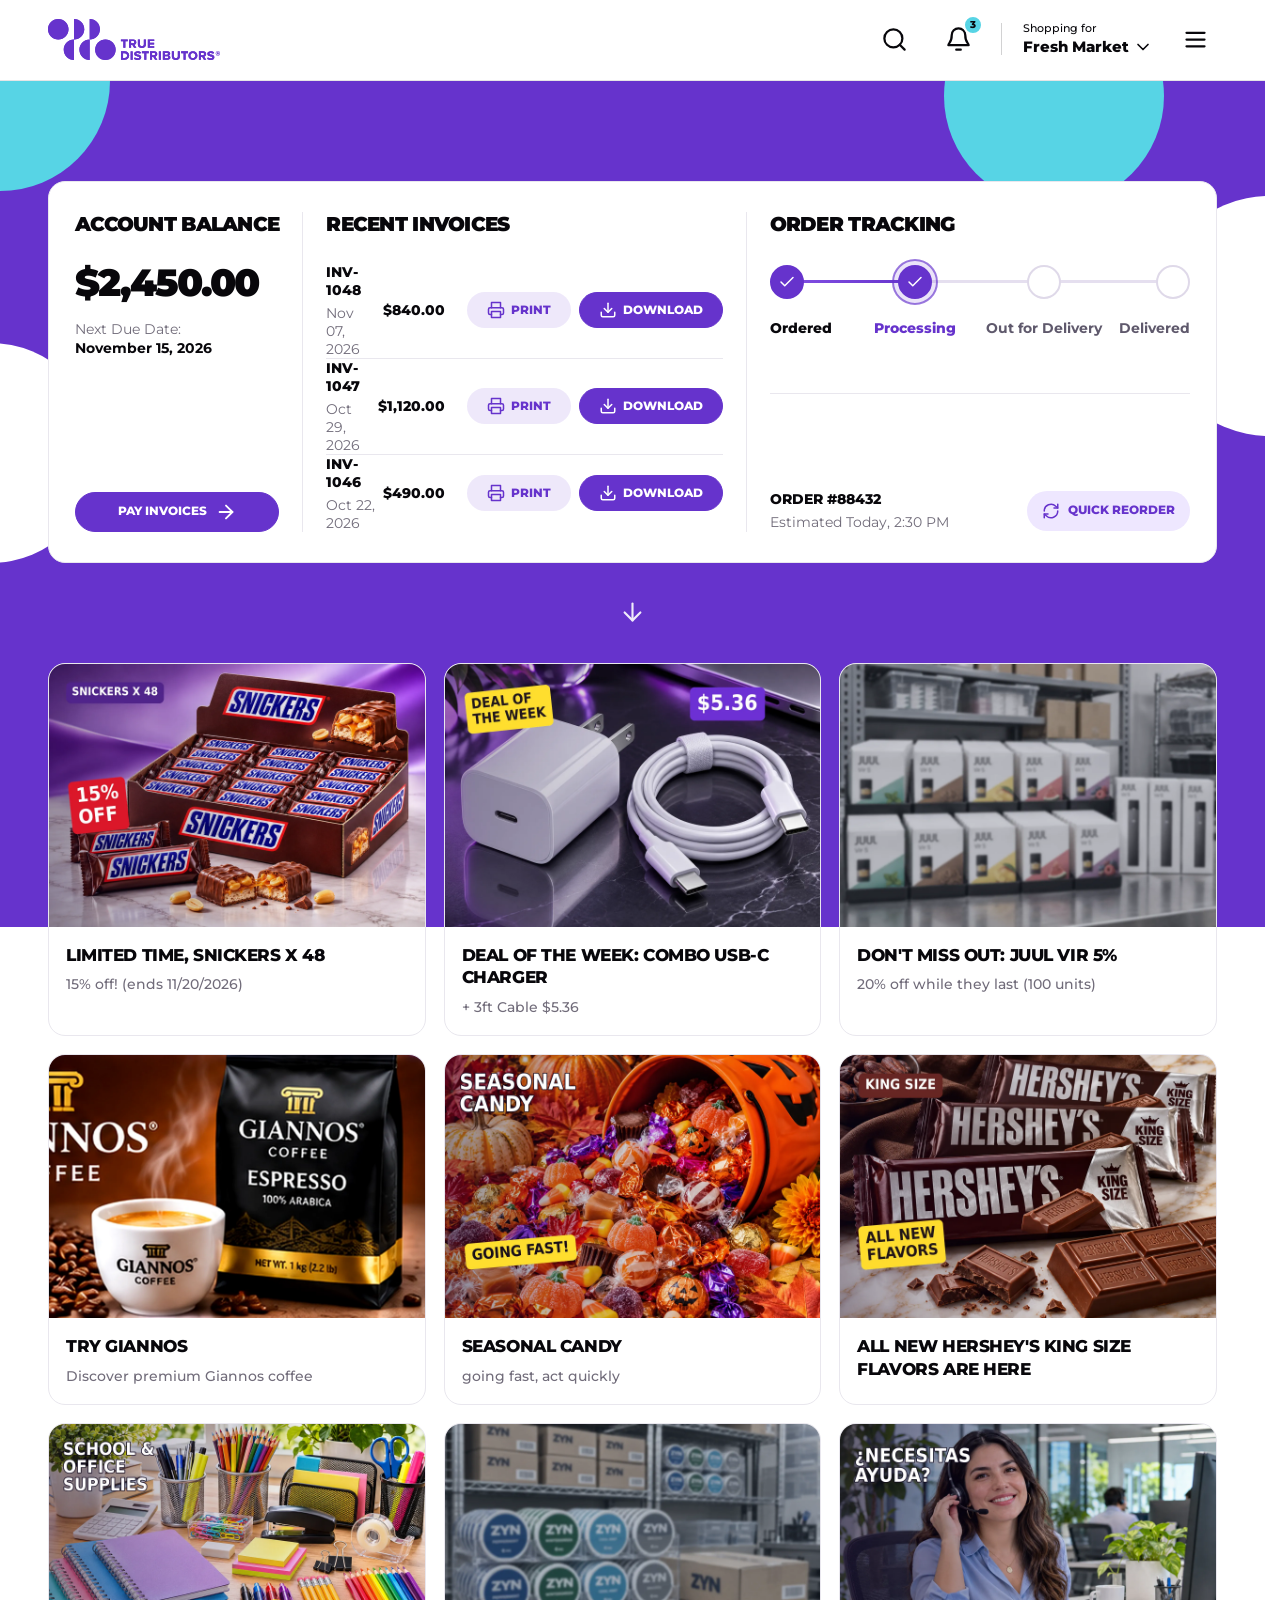
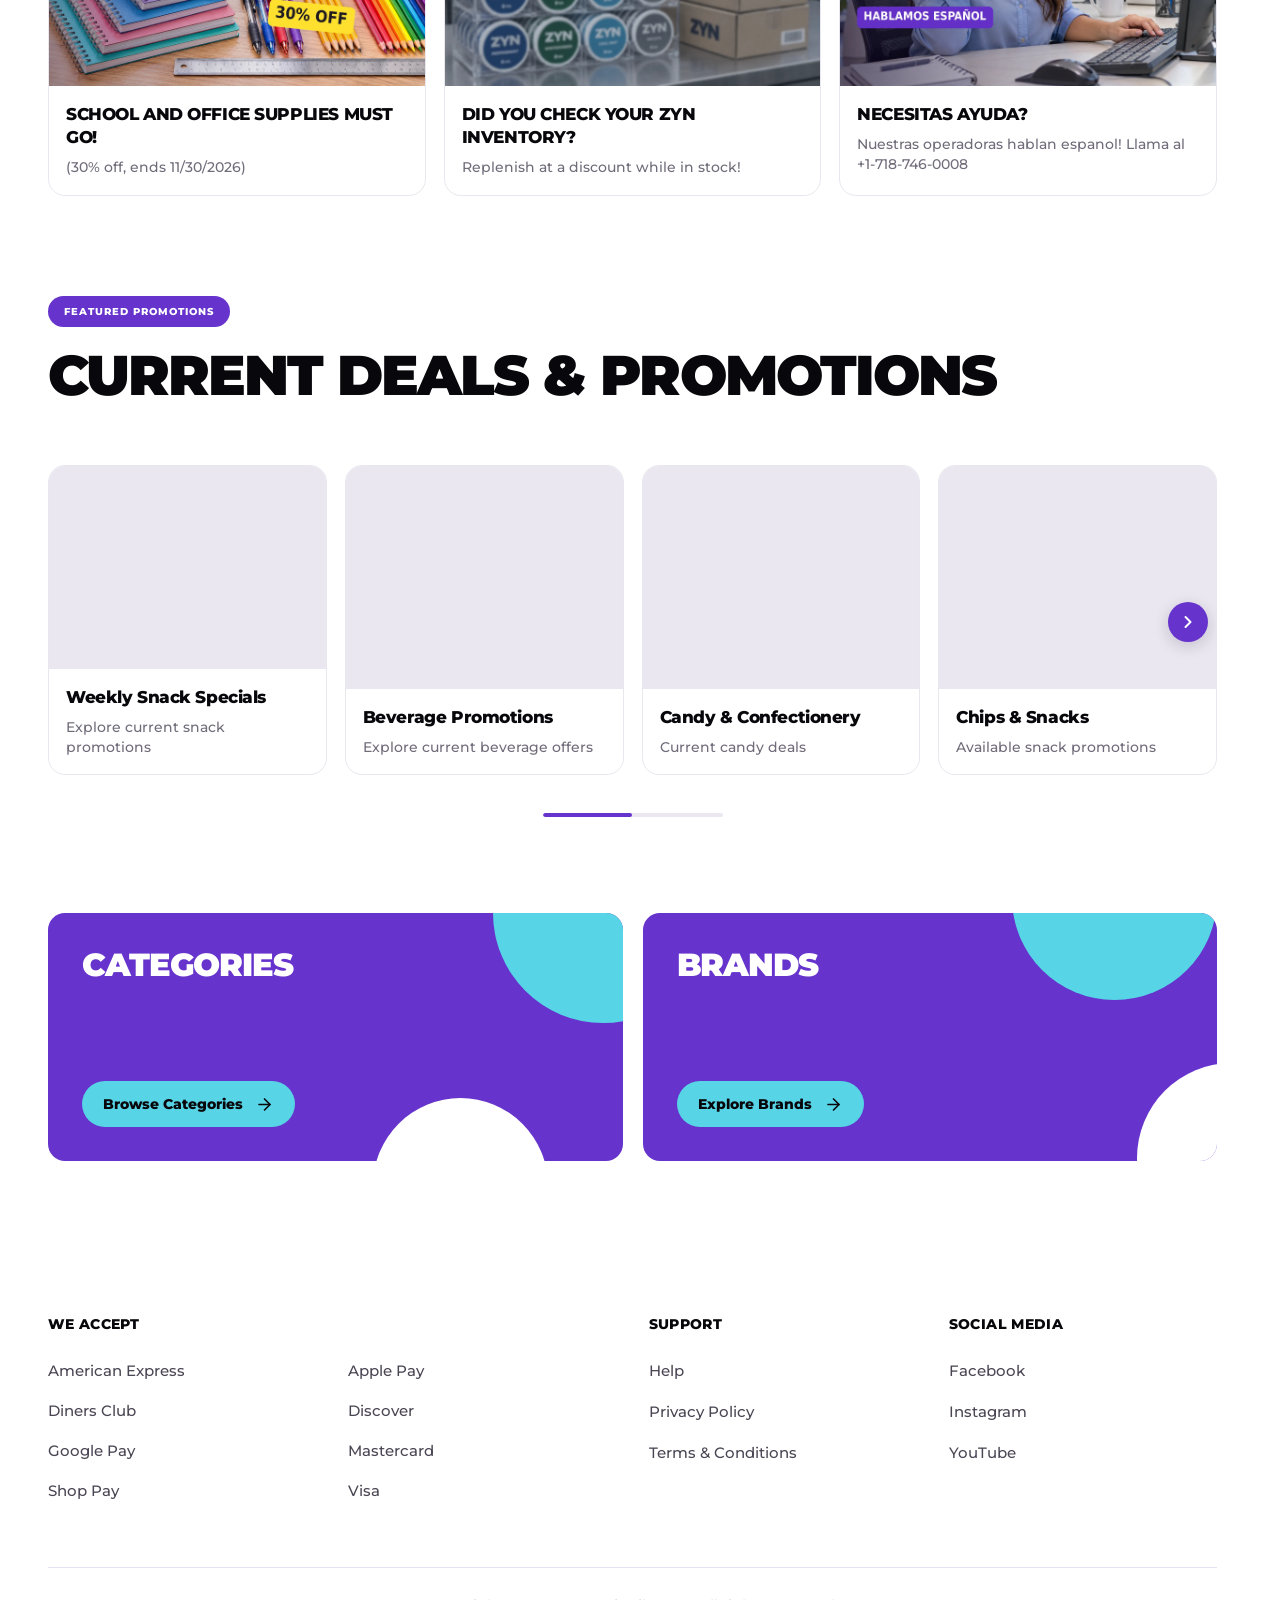
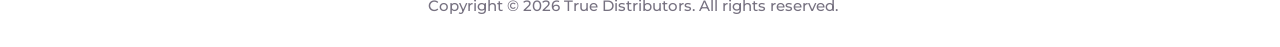
==== commit 2467b41d: "Dashboard: install nine local photorealistic promo images with GIANNOS coffee" ====
--- a/dashboard.html
+++ b/dashboard.html
@@ -4,7 +4,7 @@
   <meta charset="utf-8">
   <meta name="viewport" content="width=device-width, initial-scale=1">
   <meta name="theme-color" content="#6633CC">
-  <meta name="td-dashboard-ui-revision" content="20261105-photographic-promotions-coffee-v11">
+  <meta name="td-dashboard-ui-revision" content="20261105-nine-local-photographic-promos-giannos-coffee-v12">
   <title>Dashboard — True Distributors</title>
   <link rel="preconnect" href="https://fonts.googleapis.com">
   <link rel="preconnect" href="https://fonts.gstatic.com" crossorigin>
@@ -902,26 +902,6 @@
 @media(max-width:760px){.dashboardv-deals{padding:52px 0 72px}.dashboardv-deals-inner{width:calc(100% - 36px)}.dashboardv-deals .section-header{margin-bottom:20px}#dashboardv-deals-title{font-size:clamp(30px,7.4vw,46px)}}
 
 /* Static 3 x 3 deals grid replaces the horizontal slider. */
-/* Promotional photo direction based on the supplied 3x3 reference; keep original card geometry. */
-#dashboardv #dashboardvDealsGrid .dv-promo-photo{position:relative!important;isolation:isolate!important;overflow:hidden!important}
-#dashboardv #dashboardvDealsGrid .dv-promo-overlay{position:absolute;inset:0;z-index:1;display:flex;flex-direction:column;justify-content:space-between;align-items:flex-start;padding:clamp(13px,1.5vw,23px);pointer-events:none;color:#fff;text-shadow:0 2px 13px rgba(0,0,0,.35)}
-#dashboardv #dashboardvDealsGrid .dv-promo-photo:not(.dv-promo-inventory)::before{content:"";position:absolute;inset:0;z-index:0;background:linear-gradient(115deg,rgba(17,9,40,.80),rgba(20,11,46,.18) 52%,transparent 76%);pointer-events:none}
-#dashboardv #dashboardvDealsGrid .dv-promo-snickers::before{background:linear-gradient(105deg,rgba(84,24,23,.89),transparent 70%)}
-#dashboardv #dashboardvDealsGrid .dv-promo-charger::before{background:linear-gradient(105deg,rgba(57,24,124,.88),transparent 74%)}
-#dashboardv #dashboardvDealsGrid .dv-promo-giannos::before{background:linear-gradient(105deg,rgba(18,39,79,.97),rgba(18,39,79,.68) 38%,transparent 74%)}
-#dashboardv #dashboardvDealsGrid .dv-promo-candy::before{background:linear-gradient(102deg,rgba(70,21,6,.82),transparent 76%)}
-#dashboardv #dashboardvDealsGrid .dv-promo-hersheys::before{background:linear-gradient(105deg,rgba(71,18,26,.93),transparent 75%)}
-#dashboardv #dashboardvDealsGrid .dv-promo-school::before{background:linear-gradient(105deg,rgba(26,39,85,.92),transparent 68%)}
-#dashboardv #dashboardvDealsGrid .dv-promo-support::before{background:linear-gradient(103deg,rgba(57,28,132,.94),transparent 70%)}
-#dashboardv #dashboardvDealsGrid .dv-promo-kicker{display:inline-block;max-width:96%;padding:9px 12px;border-radius:8px;background:#6230cc;color:#fff;font:900 clamp(10px,1vw,14px)/1.15 var(--font);letter-spacing:.02em}
-#dashboardv #dashboardvDealsGrid .dv-promo-kicker-yellow{background:#ffe12c;color:#171421;text-shadow:none}
-#dashboardv #dashboardvDealsGrid .dv-promo-hero{font:900 clamp(21px,2.1vw,34px)/1.03 var(--font);letter-spacing:-.035em;text-shadow:0 3px 11px rgba(0,0,0,.28)}
-#dashboardv #dashboardvDealsGrid .dv-promo-sticker{display:block;padding:13px 15px;border-radius:13px;max-width:85%;font:900 clamp(19px,2.5vw,39px)/1 var(--font);letter-spacing:-.04em;text-shadow:none}
-#dashboardv #dashboardvDealsGrid .dv-promo-sticker-red{background:#e11f2e;color:#fff;transform:rotate(-6deg);box-shadow:0 8px 24px rgba(0,0,0,.16)}
-#dashboardv #dashboardvDealsGrid .dv-promo-sticker-purple{background:#6933d3;color:#fff}
-#dashboardv #dashboardvDealsGrid .dv-promo-sticker-yellow{background:#ffe12c;color:#161324;font-size:clamp(17px,1.8vw,27px)}
-@media(max-width:760px){#dashboardv #dashboardvDealsGrid .dv-promo-hero{font-size:clamp(23px,6vw,35px)}#dashboardv #dashboardvDealsGrid .dv-promo-sticker{font-size:clamp(21px,6vw,36px)}#dashboardv #dashboardvDealsGrid .dv-promo-kicker{font-size:12px}}
-
 .dashboardv-deals #dashboardvDealsGrid{display:grid;grid-template-columns:repeat(3,minmax(0,1fr));gap:18px;align-items:stretch;width:100%;padding:0;overflow:visible}
 .dashboardv-deals #dashboardvDealsGrid .dashboardv-deal-card.card{display:flex;flex-direction:column;min-width:0;min-height:310px;align-self:stretch;overflow:hidden;background:#fff;border-radius:17px}
 .dashboardv-deals #dashboardvDealsGrid .dashboardv-deal-card.card,.dashboardv-deals #dashboardvDealsGrid .dashboardv-deal-card.card:hover{box-shadow:none}
@@ -1198,7 +1178,7 @@
       <div class="dashboardv-deals-grid-wrap">
         <div class="dashboardv-deals-grid" id="dashboardvDealsGrid" aria-label="Deals grid">
 <article class="card dashboardv-deal-card">
-  <div class="picture dashboardv-deal-placeholder dv-promo-photo dv-promo-snickers" role="img" aria-label="snickers product photograph" style="display:block;width:100%;max-width:100%;height:auto;min-height:0;aspect-ratio:10/7;flex:0 0 auto;align-self:stretch;margin:0;background-image:url('https://www.usamegashop.com/cdn/shop/files/SnickersMilkChocolateCandyBars_FullSize_1.86oz._48pk._25a983a2-ba15-49b8-99fc-caf0e9f0d9f4.jpg?v=1770569864'),url('./assets/dashboard-deals/01-snickers.svg');background-size:cover,cover;background-position:center,center;background-repeat:no-repeat,no-repeat"><span class="dv-promo-overlay" aria-hidden="true"><span class="dv-promo-kicker">SNICKERS · 48 COUNT</span><strong class="dv-promo-sticker dv-promo-sticker-red">15% OFF</strong></span></div>
+  <div class="picture dashboardv-deal-placeholder" role="img" aria-label="Snickers wholesale chocolate display" style="display:block;width:100%;max-width:100%;height:auto;min-height:0;aspect-ratio:10/7;flex:0 0 auto;align-self:stretch;margin:0;background-image:url('./assets/dashboard-deals/realistic/01-snickers-promo.webp');background-size:cover;background-position:center;background-repeat:no-repeat"></div>
   <div class="card-info dashboardv-deal-info">
     <h3 class="product-title">LIMITED TIME, SNICKERS X 48</h3>
     <p class="dashboardv-deal-subtitle">15% off! (ends 11/20/2026)</p>
@@ -1206,7 +1186,7 @@
   </div>
 </article>
 <article class="card dashboardv-deal-card">
-  <div class="picture dashboardv-deal-placeholder dv-promo-photo dv-promo-charger" role="img" aria-label="charger product photograph" style="display:block;width:100%;max-width:100%;height:auto;min-height:0;aspect-ratio:10/7;flex:0 0 auto;align-self:stretch;margin:0;background-image:url('https://i5.walmartimages.com/seo/AirPods-Pro-3-Charger-20W-USB-C-Airpods-Power-Adapter-Wall-Charging-Block-Plug-USB-C-Type-C-C-Woven-Cable-Cord-2025-AirPods-Pro-3rd-2nd-Air-pods-4-Ai_9662f26c-ad0c-4ee3-8df9-668d643054b9.c78c7a3b7652598c324427f36cb7325e.jpeg'),url('./assets/dashboard-deals/02-usbc-charger.svg');background-size:cover,cover;background-position:center,center;background-repeat:no-repeat,no-repeat"><span class="dv-promo-overlay" aria-hidden="true"><span class="dv-promo-kicker dv-promo-kicker-yellow">DEAL OF THE WEEK</span><strong class="dv-promo-sticker dv-promo-sticker-purple">$5.36</strong></span></div>
+  <div class="picture dashboardv-deal-placeholder" role="img" aria-label="USB C charger and cable" style="display:block;width:100%;max-width:100%;height:auto;min-height:0;aspect-ratio:10/7;flex:0 0 auto;align-self:stretch;margin:0;background-image:url('./assets/dashboard-deals/realistic/02-usbc-promo.webp');background-size:cover;background-position:center;background-repeat:no-repeat"></div>
   <div class="card-info dashboardv-deal-info">
     <h3 class="product-title">DEAL OF THE WEEK: COMBO USB-C CHARGER</h3>
     <p class="dashboardv-deal-subtitle">+ 3ft Cable $5.36</p>
@@ -1214,7 +1194,7 @@
   </div>
 </article>
 <article class="card dashboardv-deal-card">
-  <div class="picture dashboardv-deal-placeholder dv-promo-photo dv-promo-inventory" role="img" aria-label="Neutral warehouse shelving and inventory boxes" style="display:block;width:100%;max-width:100%;height:auto;min-height:0;aspect-ratio:10/7;flex:0 0 auto;align-self:stretch;margin:0;background-image:url('./assets/dashboard-deals/03-neutral-warehouse.svg');background-size:cover;background-position:center;background-repeat:no-repeat"></div>
+  <div class="picture dashboardv-deal-placeholder" role="img" aria-label="Warehouse inventory photograph" style="display:block;width:100%;max-width:100%;height:auto;min-height:0;aspect-ratio:10/7;flex:0 0 auto;align-self:stretch;margin:0;background-image:url('./assets/dashboard-deals/realistic/03-stockroom-photo.webp');background-size:cover;background-position:center;background-repeat:no-repeat"></div>
   <div class="card-info dashboardv-deal-info">
     <h3 class="product-title">DON'T MISS OUT: JUUL VIR 5%</h3>
     <p class="dashboardv-deal-subtitle">20% off while they last (100 units)</p>
@@ -1222,7 +1202,7 @@
   </div>
 </article>
 <article class="card dashboardv-deal-card">
-  <div class="picture dashboardv-deal-placeholder dv-promo-photo dv-promo-giannos" role="img" aria-label="Giannos original roast coffee photograph" style="display:block;width:100%;max-width:100%;height:auto;min-height:0;aspect-ratio:10/7;flex:0 0 auto;align-self:stretch;margin:0;background-image:url('https://www.giannos.com/cdn/shop/files/giannos-original-ground-front_bb1fc16b-87ec-418e-971a-08007039cb15.png?v=1775601126'),url('./assets/dashboard-deals/04-giannos.svg');background-size:cover,cover;background-position:center,center;background-repeat:no-repeat,no-repeat"><span class="dv-promo-overlay" aria-hidden="true"><span class="dv-promo-kicker">PREMIUM COFFEE</span><strong class="dv-promo-hero">TRY<br>GIANNOS</strong></span></div>
+  <div class="picture dashboardv-deal-placeholder" role="img" aria-label="GIANNOS coffee beans espresso and coffee package" style="display:block;width:100%;max-width:100%;height:auto;min-height:0;aspect-ratio:10/7;flex:0 0 auto;align-self:stretch;margin:0;background-image:url('./assets/dashboard-deals/realistic/04-giannos-coffee.webp');background-size:cover;background-position:center;background-repeat:no-repeat"></div>
   <div class="card-info dashboardv-deal-info">
     <h3 class="product-title">TRY GIANNOS</h3>
     <p class="dashboardv-deal-subtitle">Discover premium Giannos coffee</p>
@@ -1231,7 +1211,7 @@
   </div>
 </article>
 <article class="card dashboardv-deal-card">
-  <div class="picture dashboardv-deal-placeholder dv-promo-photo dv-promo-candy" role="img" aria-label="candy product photograph" style="display:block;width:100%;max-width:100%;height:auto;min-height:0;aspect-ratio:10/7;flex:0 0 auto;align-self:stretch;margin:0;background-image:url('https://cdn.pixabay.com/photo/2020/11/02/17/43/pumpkins-5707392_1280.jpg'),url('./assets/dashboard-deals/05-seasonal-candy.svg');background-size:cover,cover;background-position:center,center;background-repeat:no-repeat,no-repeat"><span class="dv-promo-overlay" aria-hidden="true"><strong class="dv-promo-hero">SEASONAL<br>CANDY</strong><span class="dv-promo-kicker dv-promo-kicker-yellow">GOING FAST</span></span></div>
+  <div class="picture dashboardv-deal-placeholder" role="img" aria-label="Seasonal candy assortment" style="display:block;width:100%;max-width:100%;height:auto;min-height:0;aspect-ratio:10/7;flex:0 0 auto;align-self:stretch;margin:0;background-image:url('./assets/dashboard-deals/realistic/05-seasonal-candy-promo.webp');background-size:cover;background-position:center;background-repeat:no-repeat"></div>
   <div class="card-info dashboardv-deal-info">
     <h3 class="product-title">SEASONAL CANDY</h3>
     <p class="dashboardv-deal-subtitle">going fast, act quickly</p>
@@ -1239,7 +1219,7 @@
   </div>
 </article>
 <article class="card dashboardv-deal-card">
-  <div class="picture dashboardv-deal-placeholder dv-promo-photo dv-promo-hersheys" role="img" aria-label="hersheys product photograph" style="display:block;width:100%;max-width:100%;height:auto;min-height:0;aspect-ratio:10/7;flex:0 0 auto;align-self:stretch;margin:0;background-image:url('https://www.kroger.com/product/images/xlarge/front/0003400000220'),url('./assets/dashboard-deals/06-hersheys-chocolate.svg');background-size:cover,cover;background-position:center,center;background-repeat:no-repeat,no-repeat"><span class="dv-promo-overlay" aria-hidden="true"><span class="dv-promo-kicker">HERSHEY'S</span><strong class="dv-promo-sticker dv-promo-sticker-yellow">KING SIZE<br>NEW FLAVORS</strong></span></div>
+  <div class="picture dashboardv-deal-placeholder" role="img" aria-label="Hershey's King Size chocolate bars" style="display:block;width:100%;max-width:100%;height:auto;min-height:0;aspect-ratio:10/7;flex:0 0 auto;align-self:stretch;margin:0;background-image:url('./assets/dashboard-deals/realistic/06-hersheys-promo.webp');background-size:cover;background-position:center;background-repeat:no-repeat"></div>
   <div class="card-info dashboardv-deal-info">
     <h3 class="product-title">ALL NEW HERSHEY'S KING SIZE FLAVORS ARE HERE</h3>
     
@@ -1247,7 +1227,7 @@
   </div>
 </article>
 <article class="card dashboardv-deal-card">
-  <div class="picture dashboardv-deal-placeholder dv-promo-photo dv-promo-school" role="img" aria-label="school product photograph" style="display:block;width:100%;max-width:100%;height:auto;min-height:0;aspect-ratio:10/7;flex:0 0 auto;align-self:stretch;margin:0;background-image:url('https://cdn.pixabay.com/photo/2017/08/28/18/06/school-supplies-2690599_1280.jpg'),url('./assets/dashboard-deals/07-school-supplies.svg');background-size:cover,cover;background-position:center,center;background-repeat:no-repeat,no-repeat"><span class="dv-promo-overlay" aria-hidden="true"><strong class="dv-promo-hero">SCHOOL &amp;<br>OFFICE SUPPLIES</strong><span class="dv-promo-sticker dv-promo-sticker-yellow">30% OFF</span></span></div>
+  <div class="picture dashboardv-deal-placeholder" role="img" aria-label="School and office stationery supplies" style="display:block;width:100%;max-width:100%;height:auto;min-height:0;aspect-ratio:10/7;flex:0 0 auto;align-self:stretch;margin:0;background-image:url('./assets/dashboard-deals/realistic/07-school-office-promo.webp');background-size:cover;background-position:center;background-repeat:no-repeat"></div>
   <div class="card-info dashboardv-deal-info">
     <h3 class="product-title">SCHOOL AND OFFICE SUPPLIES MUST GO!</h3>
     <p class="dashboardv-deal-subtitle">(30% off, ends 11/30/2026)</p>
@@ -1255,7 +1235,7 @@
   </div>
 </article>
 <article class="card dashboardv-deal-card">
-  <div class="picture dashboardv-deal-placeholder dv-promo-photo dv-promo-inventory" role="img" aria-label="Neutral warehouse stock and inventory tracking illustration" style="display:block;width:100%;max-width:100%;height:auto;min-height:0;aspect-ratio:10/7;flex:0 0 auto;align-self:stretch;margin:0;background-image:url('./assets/dashboard-deals/08-neutral-inventory.svg');background-size:cover;background-position:center;background-repeat:no-repeat"></div>
+  <div class="picture dashboardv-deal-placeholder" role="img" aria-label="Stockroom inventory photograph" style="display:block;width:100%;max-width:100%;height:auto;min-height:0;aspect-ratio:10/7;flex:0 0 auto;align-self:stretch;margin:0;background-image:url('./assets/dashboard-deals/realistic/08-stockroom-photo.webp');background-size:cover;background-position:center;background-repeat:no-repeat"></div>
   <div class="card-info dashboardv-deal-info">
     <h3 class="product-title">DID YOU CHECK YOUR ZYN INVENTORY?</h3>
     <p class="dashboardv-deal-subtitle">Replenish at a discount while in stock!</p>
@@ -1263,7 +1243,7 @@
   </div>
 </article>
 <article class="card dashboardv-deal-card">
-  <div class="picture dashboardv-deal-placeholder dv-promo-photo dv-promo-support" role="img" aria-label="Customer service operator photograph" style="display:block;width:100%;max-width:100%;height:auto;min-height:0;aspect-ratio:10/7;flex:0 0 auto;align-self:stretch;margin:0;background-image:url('https://images.pexels.com/photos/7709198/pexels-photo-7709198.jpeg?auto=compress&dpr=1&h=750&w=1260'),url('./assets/dashboard-deals/09-spanish-support.svg');background-size:cover,cover;background-position:center,center;background-repeat:no-repeat,no-repeat"><span class="dv-promo-overlay" aria-hidden="true"><strong class="dv-promo-hero">¿NECESITAS<br>AYUDA?</strong><span class="dv-promo-kicker">HABLAMOS ESPAÑOL</span></span></div>
+  <div class="picture dashboardv-deal-placeholder" role="img" aria-label="Spanish-speaking customer support operator" style="display:block;width:100%;max-width:100%;height:auto;min-height:0;aspect-ratio:10/7;flex:0 0 auto;align-self:stretch;margin:0;background-image:url('./assets/dashboard-deals/realistic/09-spanish-support-promo.webp');background-size:cover;background-position:center;background-repeat:no-repeat"></div>
   <div class="card-info dashboardv-deal-info">
     <h3 class="product-title">NECESITAS AYUDA?</h3>
     <p class="dashboardv-deal-subtitle">Nuestras operadoras hablan espanol! Llama al +1-718-746-0008</p>
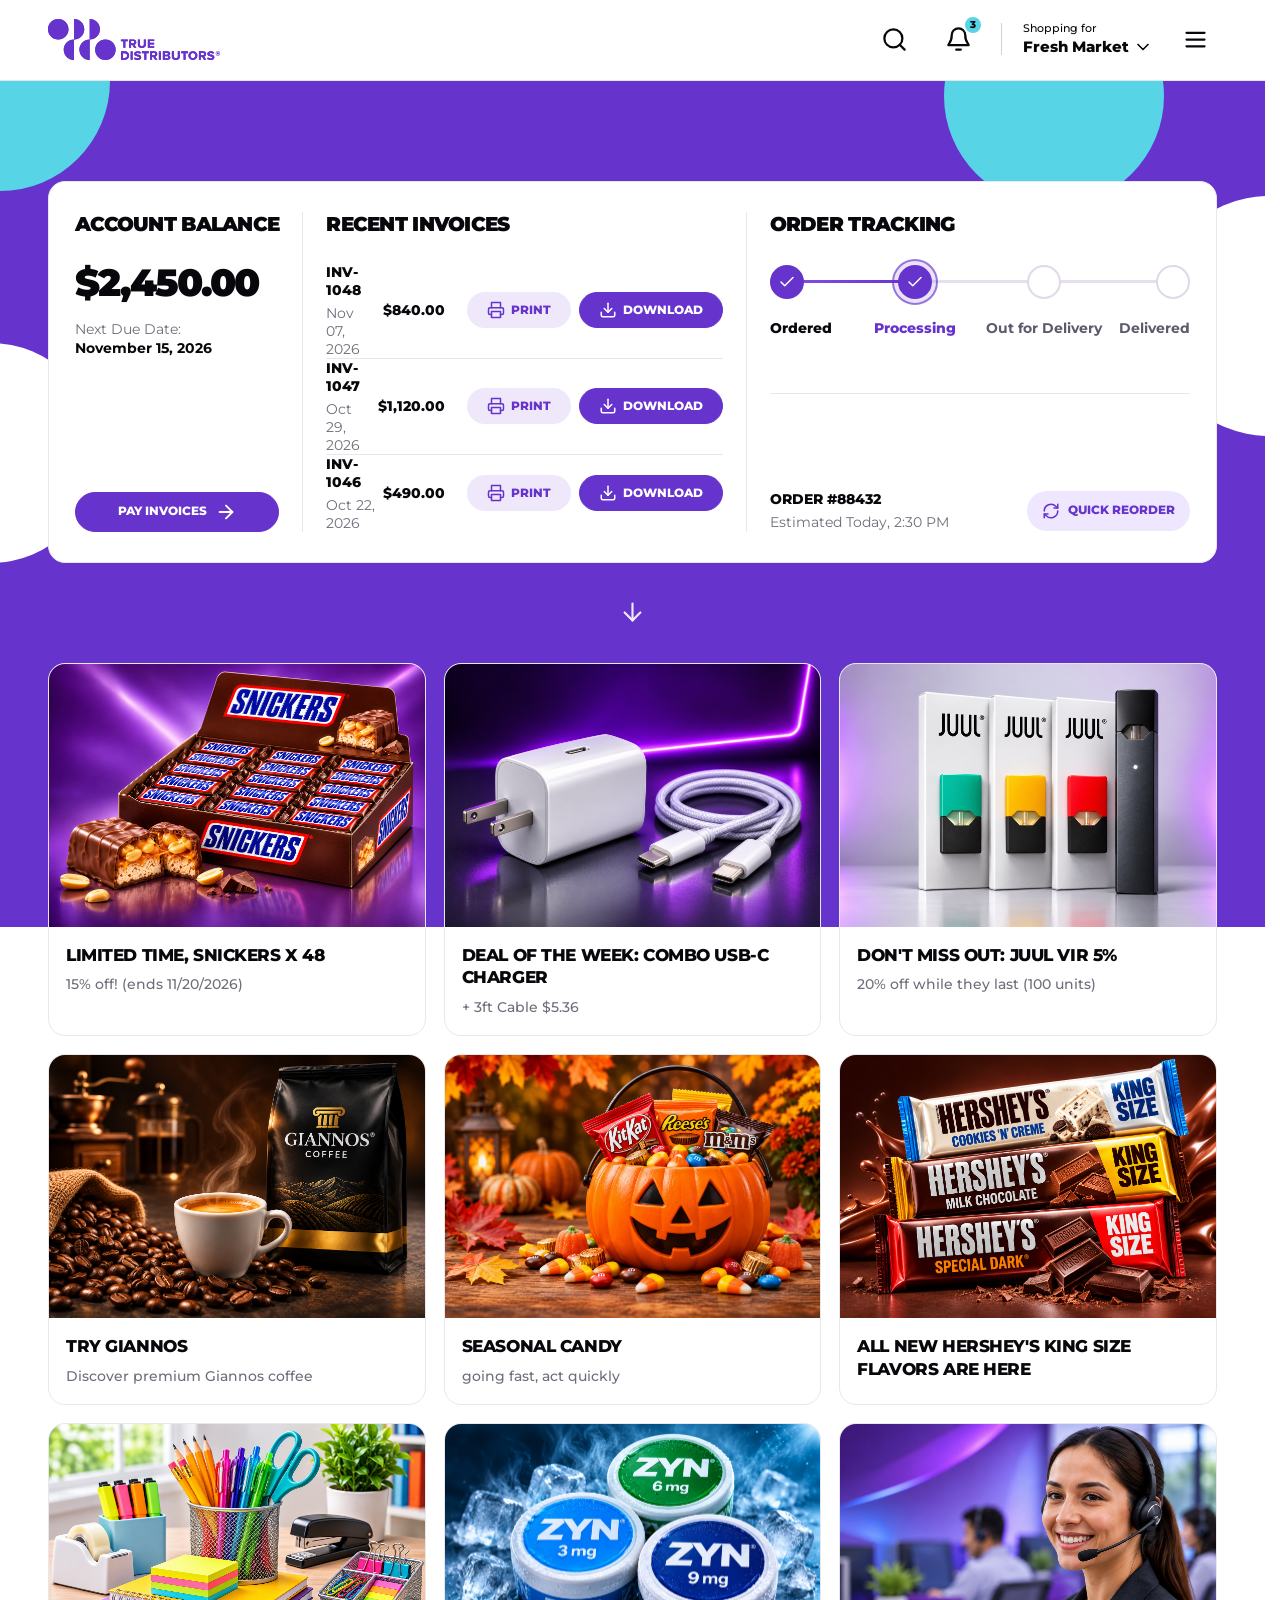
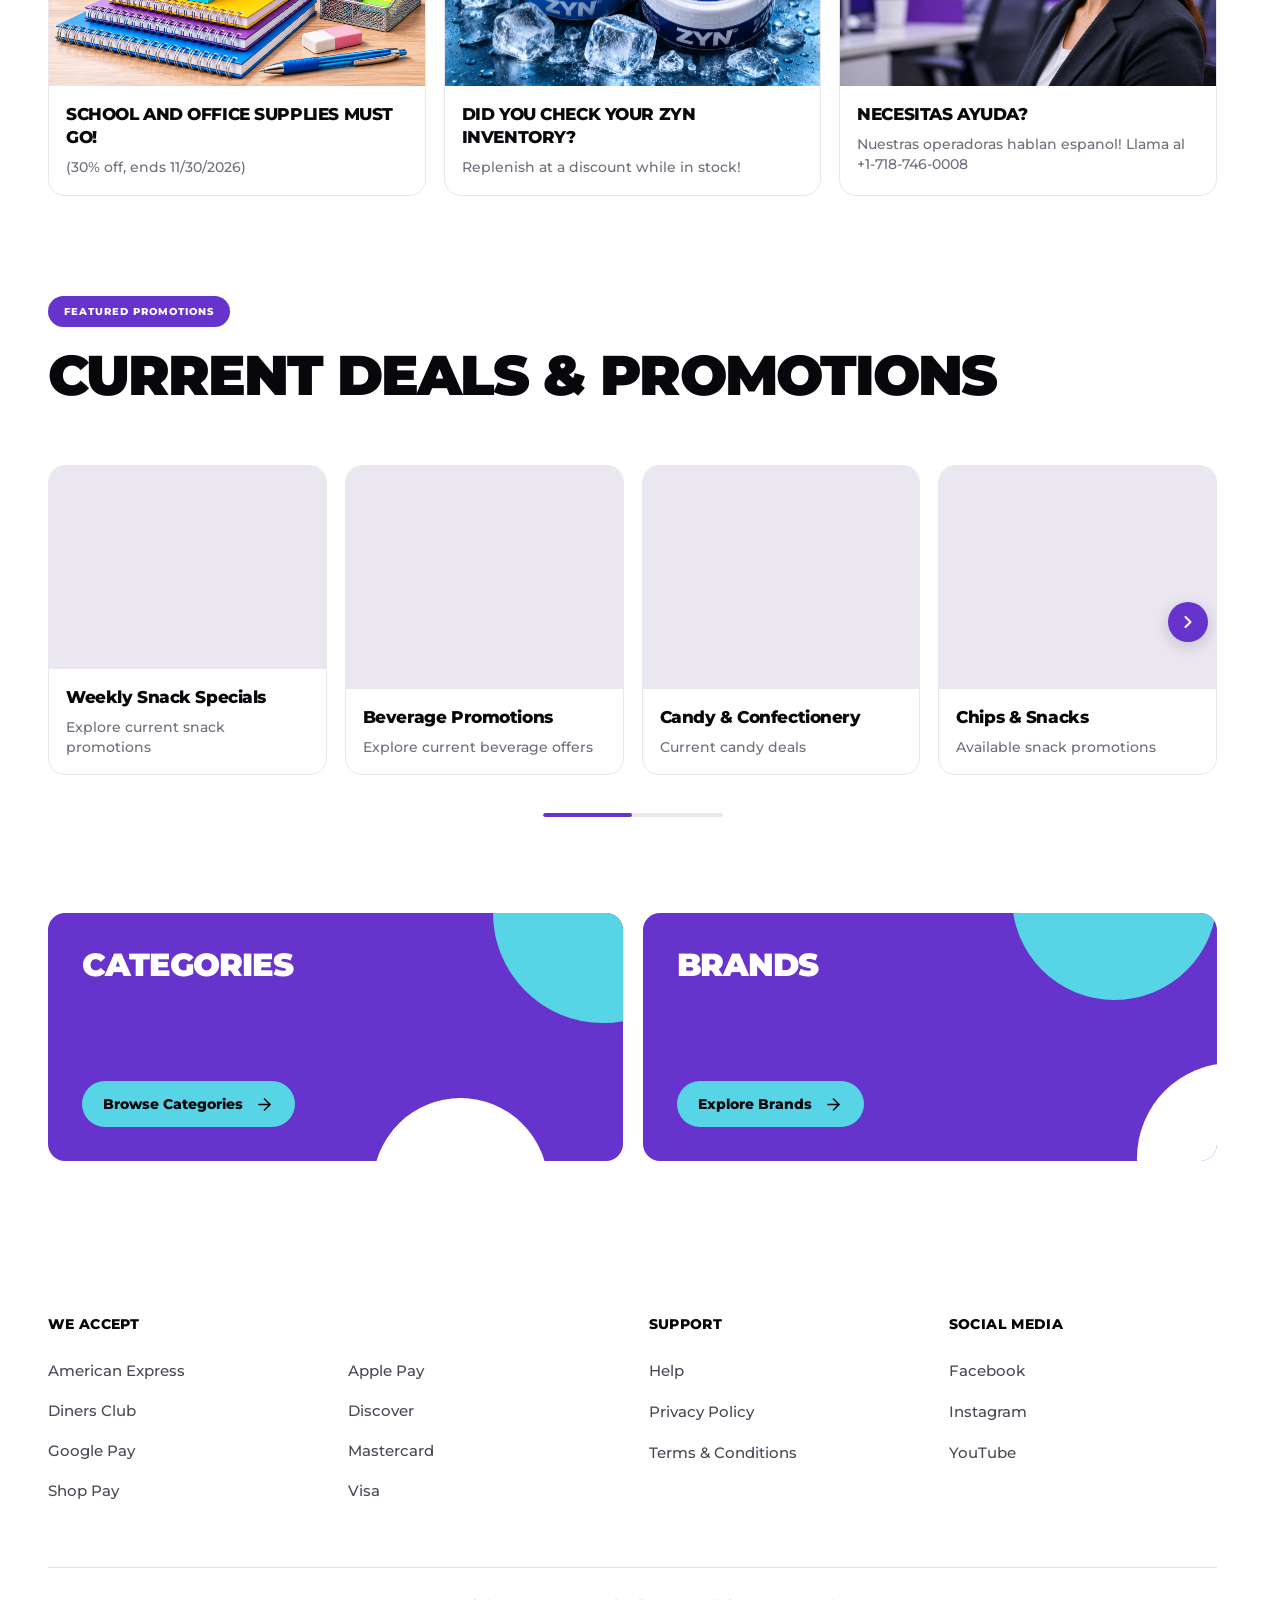
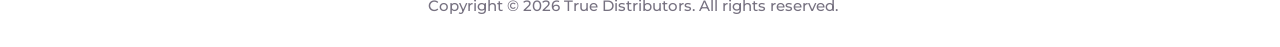
==== commit 9732c7da: "Dashboard: use nine original lossless PNG promotional images without overlays" ====
--- a/dashboard.html
+++ b/dashboard.html
@@ -4,7 +4,7 @@
   <meta charset="utf-8">
   <meta name="viewport" content="width=device-width, initial-scale=1">
   <meta name="theme-color" content="#6633CC">
-  <meta name="td-dashboard-ui-revision" content="20261105-nine-local-photographic-promos-giannos-coffee-v12">
+  <meta name="td-dashboard-ui-revision" content="20261105-nine-lossless-original-promos-no-overlay-v13">
   <title>Dashboard — True Distributors</title>
   <link rel="preconnect" href="https://fonts.googleapis.com">
   <link rel="preconnect" href="https://fonts.gstatic.com" crossorigin>
@@ -1178,7 +1178,7 @@
       <div class="dashboardv-deals-grid-wrap">
         <div class="dashboardv-deals-grid" id="dashboardvDealsGrid" aria-label="Deals grid">
 <article class="card dashboardv-deal-card">
-  <div class="picture dashboardv-deal-placeholder" role="img" aria-label="Snickers wholesale chocolate display" style="display:block;width:100%;max-width:100%;height:auto;min-height:0;aspect-ratio:10/7;flex:0 0 auto;align-self:stretch;margin:0;background-image:url('./assets/dashboard-deals/realistic/01-snickers-promo.webp');background-size:cover;background-position:center;background-repeat:no-repeat"></div>
+  <div class="picture dashboardv-deal-placeholder" role="img" aria-label="Snickers wholesale chocolate display" style="display:block;width:100%;max-width:100%;height:auto;min-height:0;aspect-ratio:10/7;flex:0 0 auto;align-self:stretch;margin:0;background-image:url('./assets/dashboard-deals/original/snickers_display_with_caramel_and_peanuts.png');background-size:cover;background-position:center;background-repeat:no-repeat"></div>
   <div class="card-info dashboardv-deal-info">
     <h3 class="product-title">LIMITED TIME, SNICKERS X 48</h3>
     <p class="dashboardv-deal-subtitle">15% off! (ends 11/20/2026)</p>
@@ -1186,7 +1186,7 @@
   </div>
 </article>
 <article class="card dashboardv-deal-card">
-  <div class="picture dashboardv-deal-placeholder" role="img" aria-label="USB C charger and cable" style="display:block;width:100%;max-width:100%;height:auto;min-height:0;aspect-ratio:10/7;flex:0 0 auto;align-self:stretch;margin:0;background-image:url('./assets/dashboard-deals/realistic/02-usbc-promo.webp');background-size:cover;background-position:center;background-repeat:no-repeat"></div>
+  <div class="picture dashboardv-deal-placeholder" role="img" aria-label="USB C charger and cable" style="display:block;width:100%;max-width:100%;height:auto;min-height:0;aspect-ratio:10/7;flex:0 0 auto;align-self:stretch;margin:0;background-image:url('./assets/dashboard-deals/original/neon_purple_usb_c_charging_set.png');background-size:cover;background-position:center;background-repeat:no-repeat"></div>
   <div class="card-info dashboardv-deal-info">
     <h3 class="product-title">DEAL OF THE WEEK: COMBO USB-C CHARGER</h3>
     <p class="dashboardv-deal-subtitle">+ 3ft Cable $5.36</p>
@@ -1194,7 +1194,7 @@
   </div>
 </article>
 <article class="card dashboardv-deal-card">
-  <div class="picture dashboardv-deal-placeholder" role="img" aria-label="Warehouse inventory photograph" style="display:block;width:100%;max-width:100%;height:auto;min-height:0;aspect-ratio:10/7;flex:0 0 auto;align-self:stretch;margin:0;background-image:url('./assets/dashboard-deals/realistic/03-stockroom-photo.webp');background-size:cover;background-position:center;background-repeat:no-repeat"></div>
+  <div class="picture dashboardv-deal-placeholder" role="img" aria-label="Warehouse inventory photograph" style="display:block;width:100%;max-width:100%;height:auto;min-height:0;aspect-ratio:10/7;flex:0 0 auto;align-self:stretch;margin:0;background-image:url('./assets/dashboard-deals/original/juul_pod_variety_studio_display.png');background-size:cover;background-position:center;background-repeat:no-repeat"></div>
   <div class="card-info dashboardv-deal-info">
     <h3 class="product-title">DON'T MISS OUT: JUUL VIR 5%</h3>
     <p class="dashboardv-deal-subtitle">20% off while they last (100 units)</p>
@@ -1202,7 +1202,7 @@
   </div>
 </article>
 <article class="card dashboardv-deal-card">
-  <div class="picture dashboardv-deal-placeholder" role="img" aria-label="GIANNOS coffee beans espresso and coffee package" style="display:block;width:100%;max-width:100%;height:auto;min-height:0;aspect-ratio:10/7;flex:0 0 auto;align-self:stretch;margin:0;background-image:url('./assets/dashboard-deals/realistic/04-giannos-coffee.webp');background-size:cover;background-position:center;background-repeat:no-repeat"></div>
+  <div class="picture dashboardv-deal-placeholder" role="img" aria-label="GIANNOS coffee beans espresso and coffee package" style="display:block;width:100%;max-width:100%;height:auto;min-height:0;aspect-ratio:10/7;flex:0 0 auto;align-self:stretch;margin:0;background-image:url('./assets/dashboard-deals/original/giannos_coffee_espresso_still_life.png');background-size:cover;background-position:center;background-repeat:no-repeat"></div>
   <div class="card-info dashboardv-deal-info">
     <h3 class="product-title">TRY GIANNOS</h3>
     <p class="dashboardv-deal-subtitle">Discover premium Giannos coffee</p>
@@ -1211,7 +1211,7 @@
   </div>
 </article>
 <article class="card dashboardv-deal-card">
-  <div class="picture dashboardv-deal-placeholder" role="img" aria-label="Seasonal candy assortment" style="display:block;width:100%;max-width:100%;height:auto;min-height:0;aspect-ratio:10/7;flex:0 0 auto;align-self:stretch;margin:0;background-image:url('./assets/dashboard-deals/realistic/05-seasonal-candy-promo.webp');background-size:cover;background-position:center;background-repeat:no-repeat"></div>
+  <div class="picture dashboardv-deal-placeholder" role="img" aria-label="Seasonal candy assortment" style="display:block;width:100%;max-width:100%;height:auto;min-height:0;aspect-ratio:10/7;flex:0 0 auto;align-self:stretch;margin:0;background-image:url('./assets/dashboard-deals/original/halloween_candy_pumpkin_display.png');background-size:cover;background-position:center;background-repeat:no-repeat"></div>
   <div class="card-info dashboardv-deal-info">
     <h3 class="product-title">SEASONAL CANDY</h3>
     <p class="dashboardv-deal-subtitle">going fast, act quickly</p>
@@ -1219,7 +1219,7 @@
   </div>
 </article>
 <article class="card dashboardv-deal-card">
-  <div class="picture dashboardv-deal-placeholder" role="img" aria-label="Hershey's King Size chocolate bars" style="display:block;width:100%;max-width:100%;height:auto;min-height:0;aspect-ratio:10/7;flex:0 0 auto;align-self:stretch;margin:0;background-image:url('./assets/dashboard-deals/realistic/06-hersheys-promo.webp');background-size:cover;background-position:center;background-repeat:no-repeat"></div>
+  <div class="picture dashboardv-deal-placeholder" role="img" aria-label="Hershey's King Size chocolate bars" style="display:block;width:100%;max-width:100%;height:auto;min-height:0;aspect-ratio:10/7;flex:0 0 auto;align-self:stretch;margin:0;background-image:url('./assets/dashboard-deals/original/hershey_s_king_size_chocolate_stack.png');background-size:cover;background-position:center;background-repeat:no-repeat"></div>
   <div class="card-info dashboardv-deal-info">
     <h3 class="product-title">ALL NEW HERSHEY'S KING SIZE FLAVORS ARE HERE</h3>
     
@@ -1227,7 +1227,7 @@
   </div>
 </article>
 <article class="card dashboardv-deal-card">
-  <div class="picture dashboardv-deal-placeholder" role="img" aria-label="School and office stationery supplies" style="display:block;width:100%;max-width:100%;height:auto;min-height:0;aspect-ratio:10/7;flex:0 0 auto;align-self:stretch;margin:0;background-image:url('./assets/dashboard-deals/realistic/07-school-office-promo.webp');background-size:cover;background-position:center;background-repeat:no-repeat"></div>
+  <div class="picture dashboardv-deal-placeholder" role="img" aria-label="School and office stationery supplies" style="display:block;width:100%;max-width:100%;height:auto;min-height:0;aspect-ratio:10/7;flex:0 0 auto;align-self:stretch;margin:0;background-image:url('./assets/dashboard-deals/original/vibrant_school_and_office_supplies.png');background-size:cover;background-position:center;background-repeat:no-repeat"></div>
   <div class="card-info dashboardv-deal-info">
     <h3 class="product-title">SCHOOL AND OFFICE SUPPLIES MUST GO!</h3>
     <p class="dashboardv-deal-subtitle">(30% off, ends 11/30/2026)</p>
@@ -1235,7 +1235,7 @@
   </div>
 </article>
 <article class="card dashboardv-deal-card">
-  <div class="picture dashboardv-deal-placeholder" role="img" aria-label="Stockroom inventory photograph" style="display:block;width:100%;max-width:100%;height:auto;min-height:0;aspect-ratio:10/7;flex:0 0 auto;align-self:stretch;margin:0;background-image:url('./assets/dashboard-deals/realistic/08-stockroom-photo.webp');background-size:cover;background-position:center;background-repeat:no-repeat"></div>
+  <div class="picture dashboardv-deal-placeholder" role="img" aria-label="Stockroom inventory photograph" style="display:block;width:100%;max-width:100%;height:auto;min-height:0;aspect-ratio:10/7;flex:0 0 auto;align-self:stretch;margin:0;background-image:url('./assets/dashboard-deals/original/icy_zyn_can_trio_with_frosty_condensation.png');background-size:cover;background-position:center;background-repeat:no-repeat"></div>
   <div class="card-info dashboardv-deal-info">
     <h3 class="product-title">DID YOU CHECK YOUR ZYN INVENTORY?</h3>
     <p class="dashboardv-deal-subtitle">Replenish at a discount while in stock!</p>
@@ -1243,7 +1243,7 @@
   </div>
 </article>
 <article class="card dashboardv-deal-card">
-  <div class="picture dashboardv-deal-placeholder" role="img" aria-label="Spanish-speaking customer support operator" style="display:block;width:100%;max-width:100%;height:auto;min-height:0;aspect-ratio:10/7;flex:0 0 auto;align-self:stretch;margin:0;background-image:url('./assets/dashboard-deals/realistic/09-spanish-support-promo.webp');background-size:cover;background-position:center;background-repeat:no-repeat"></div>
+  <div class="picture dashboardv-deal-placeholder" role="img" aria-label="Spanish-speaking customer support operator" style="display:block;width:100%;max-width:100%;height:auto;min-height:0;aspect-ratio:10/7;flex:0 0 auto;align-self:stretch;margin:0;background-image:url('./assets/dashboard-deals/original/friendly_customer_support_professional.png');background-size:cover;background-position:center;background-repeat:no-repeat"></div>
   <div class="card-info dashboardv-deal-info">
     <h3 class="product-title">NECESITAS AYUDA?</h3>
     <p class="dashboardv-deal-subtitle">Nuestras operadoras hablan espanol! Llama al +1-718-746-0008</p>
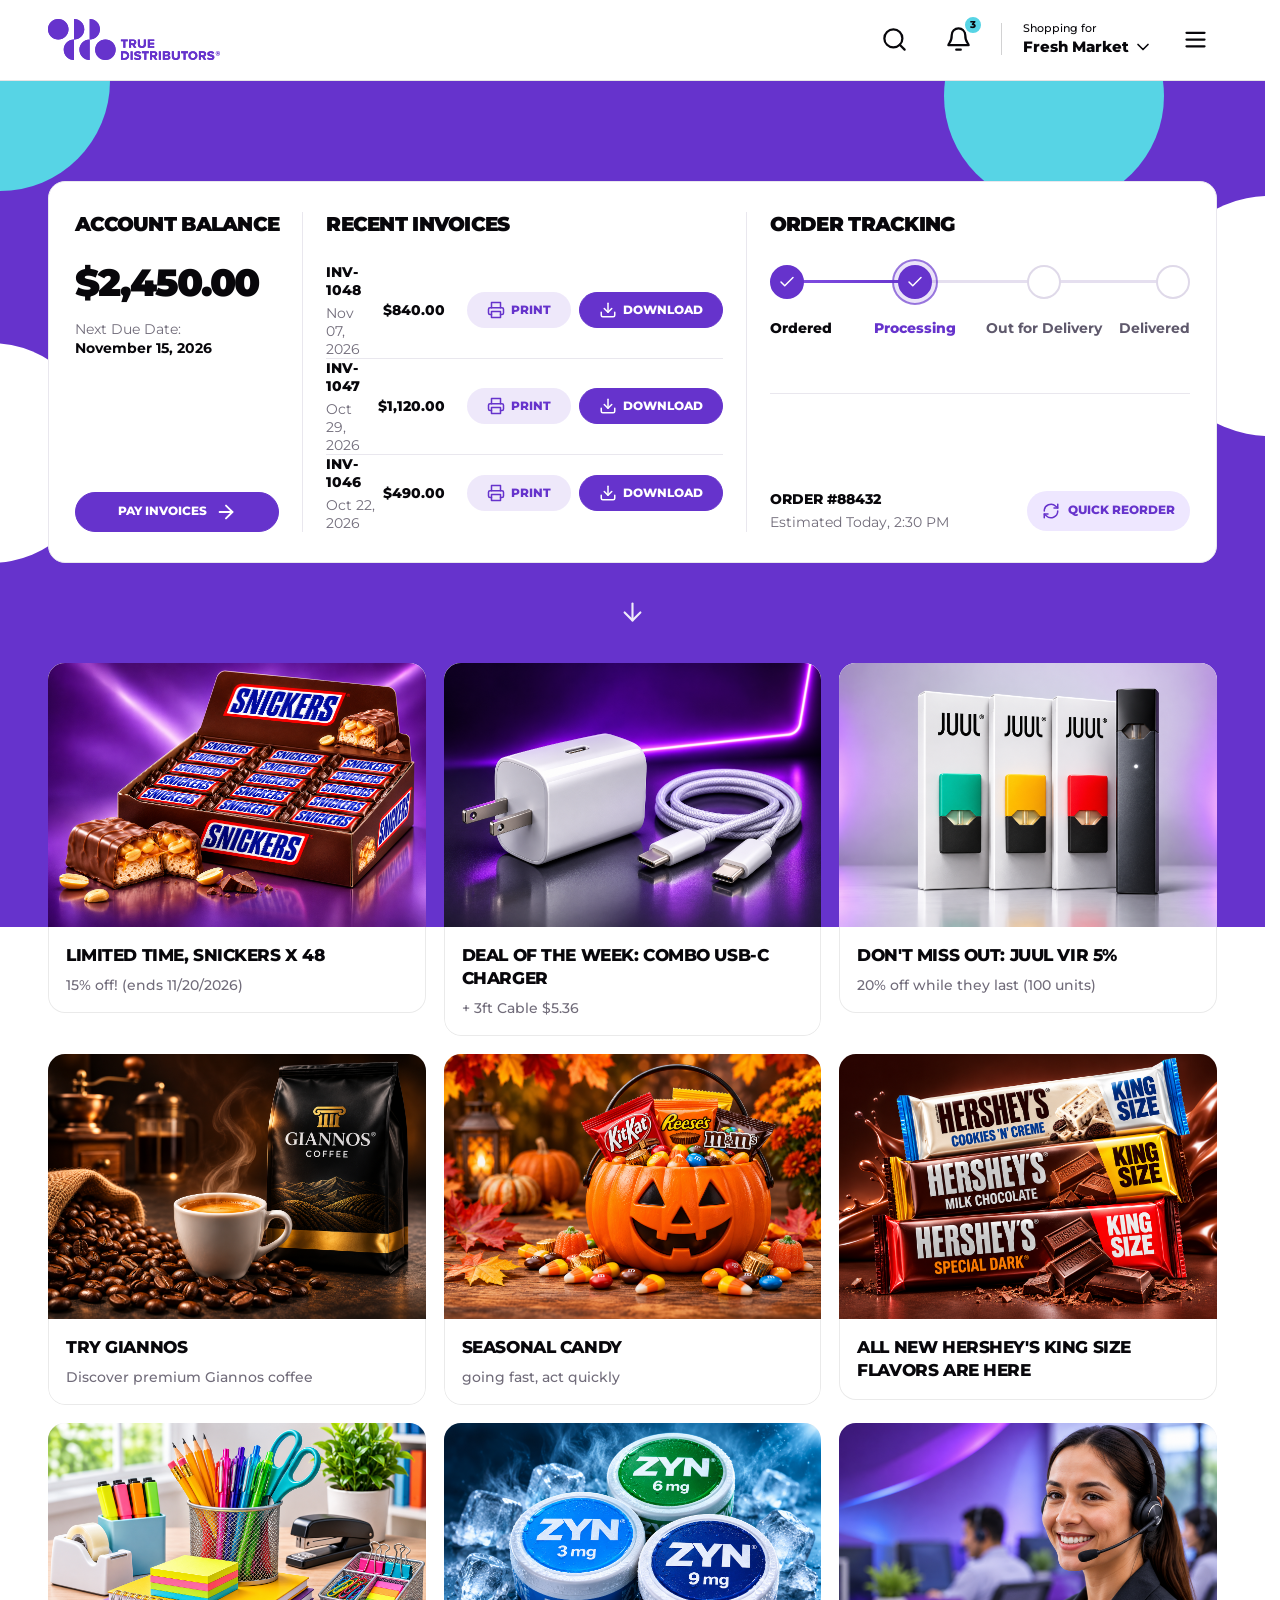
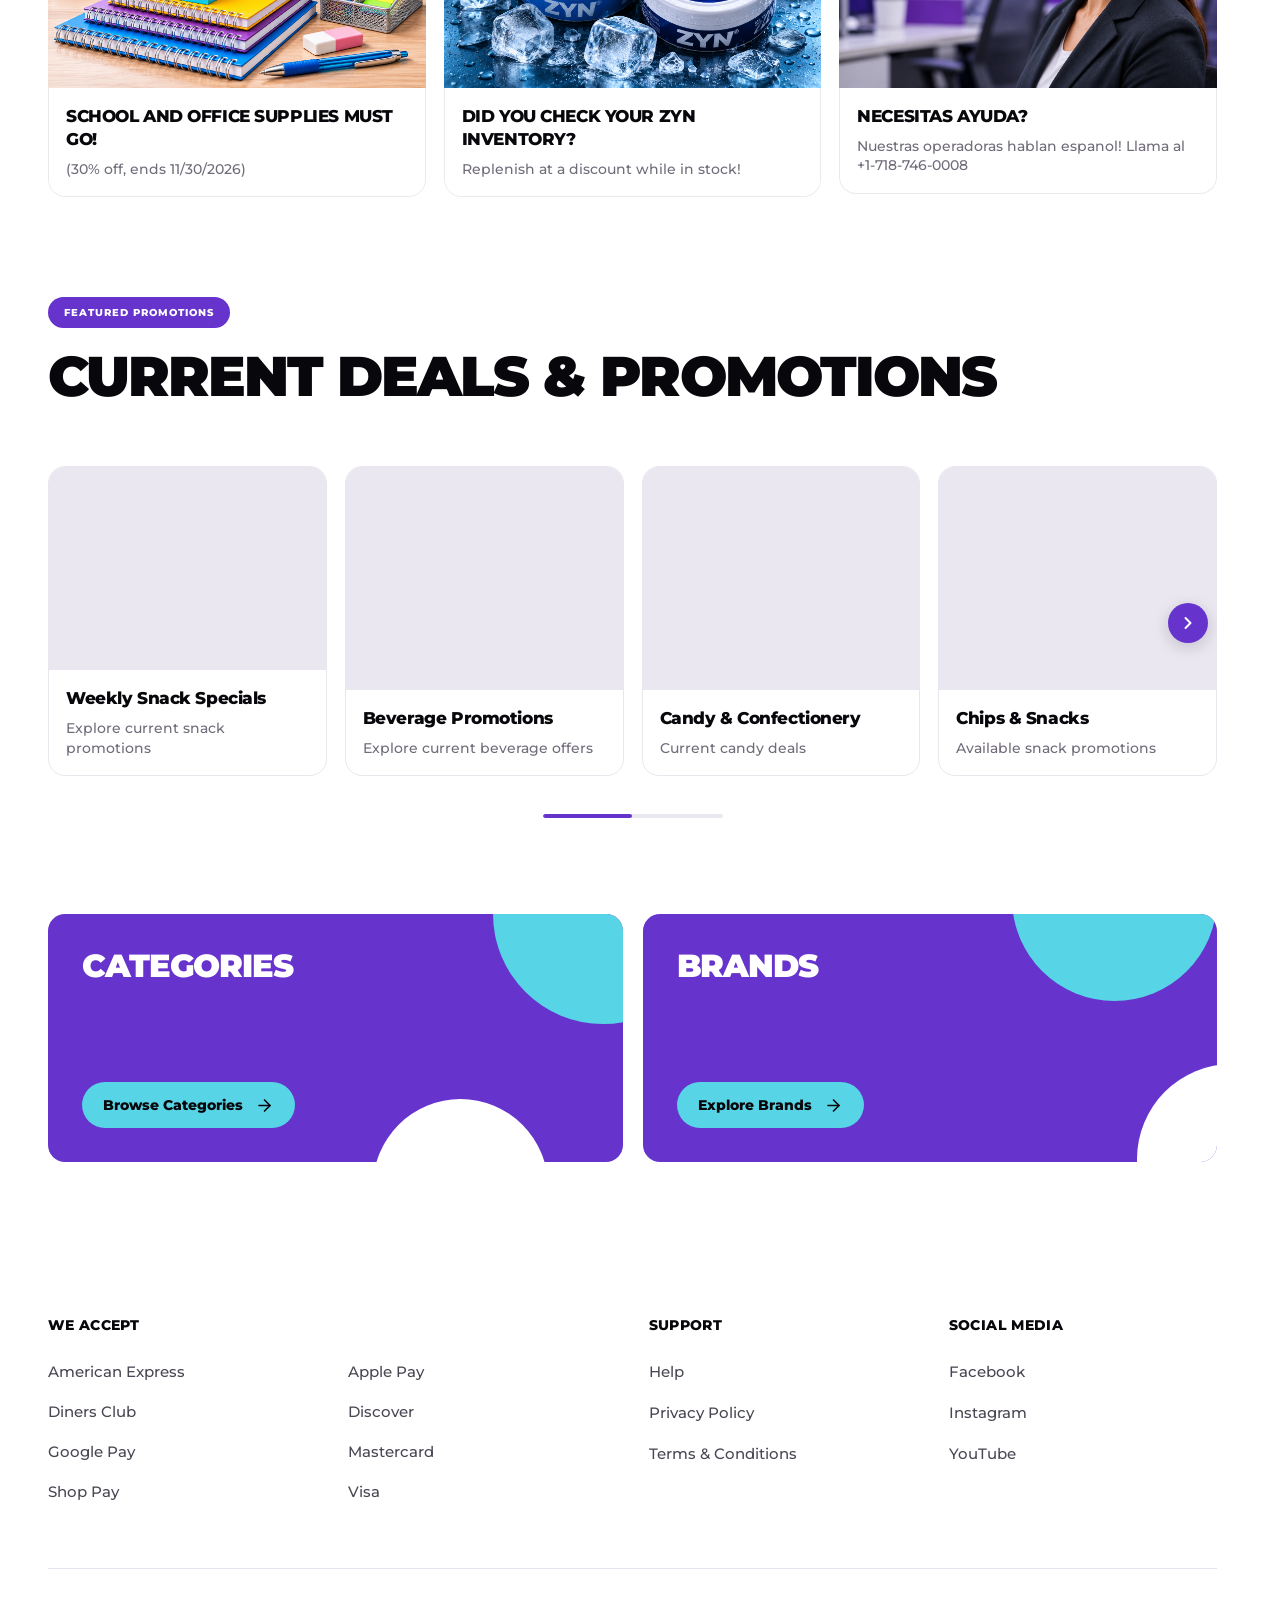
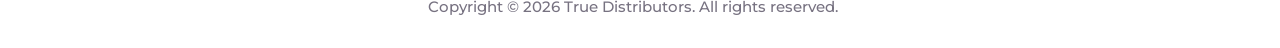
==== commit 4e9530dd: "Remove gray outline from deals artwork; keep subtle caption borders" ====
--- a/dashboard.html
+++ b/dashboard.html
@@ -903,11 +903,13 @@
 
 /* Static 3 x 3 deals grid replaces the horizontal slider. */
 .dashboardv-deals #dashboardvDealsGrid{display:grid;grid-template-columns:repeat(3,minmax(0,1fr));gap:18px;align-items:stretch;width:100%;padding:0;overflow:visible}
-.dashboardv-deals #dashboardvDealsGrid .dashboardv-deal-card.card{display:flex;flex-direction:column;min-width:0;min-height:310px;align-self:stretch;overflow:hidden;background:#fff;border-radius:17px}
+.dashboardv-deals #dashboardvDealsGrid .dashboardv-deal-card.card{display:flex;flex-direction:column;min-width:0;min-height:310px;align-self:stretch;overflow:hidden;background:#fff;border:0;border-radius:17px}
 .dashboardv-deals #dashboardvDealsGrid .dashboardv-deal-card.card,.dashboardv-deals #dashboardvDealsGrid .dashboardv-deal-card.card:hover{box-shadow:none}
 #dashboardv > .dashboardv-deals:not(.dashboardv-current-deals) #dashboardvDealsGrid .dashboardv-deal-placeholder.picture{display:block!important;box-sizing:border-box!important;width:100%!important;max-width:100%!important;height:auto!important;min-height:0!important;aspect-ratio:10/7!important;flex:0 0 auto!important;align-self:stretch!important;margin:0!important}
 .dashboardv-deals .dashboardv-deal-placeholder.picture{width:100%;height:190px;min-height:190px;flex:1 1 auto;aspect-ratio:auto;background:var(--placeholder);border:0}
 .dashboardv-deals .dashboardv-deal-info.card-info{display:flex;min-width:0;flex:0 0 auto;flex-direction:column;align-items:flex-start;justify-content:flex-start;gap:9px;padding:17px}
+/* Keep the artwork borderless against the section background; outline only the white caption area. */
+#dashboardvDealsGrid .dashboardv-deal-info.card-info{border:solid #eaeaea;border-width:0 1px 1px;border-radius:0 0 17px 17px}
 .dashboardv-deals .dashboardv-deal-info .product-title{margin:0;min-height:0;color:var(--ink);font:800 17px/1.35 var(--font);letter-spacing:-.025em}
 .dashboardv-deals .dashboardv-deal-subtitle{margin:0;color:#716c7a;font:500 14px/1.4 var(--font)}
 @media(max-width:1100px){.dashboardv-deals #dashboardvDealsGrid{grid-template-columns:repeat(2,minmax(0,1fr))}.dashboardv-deals .dashboardv-deal-info .product-title{font-size:17px}}
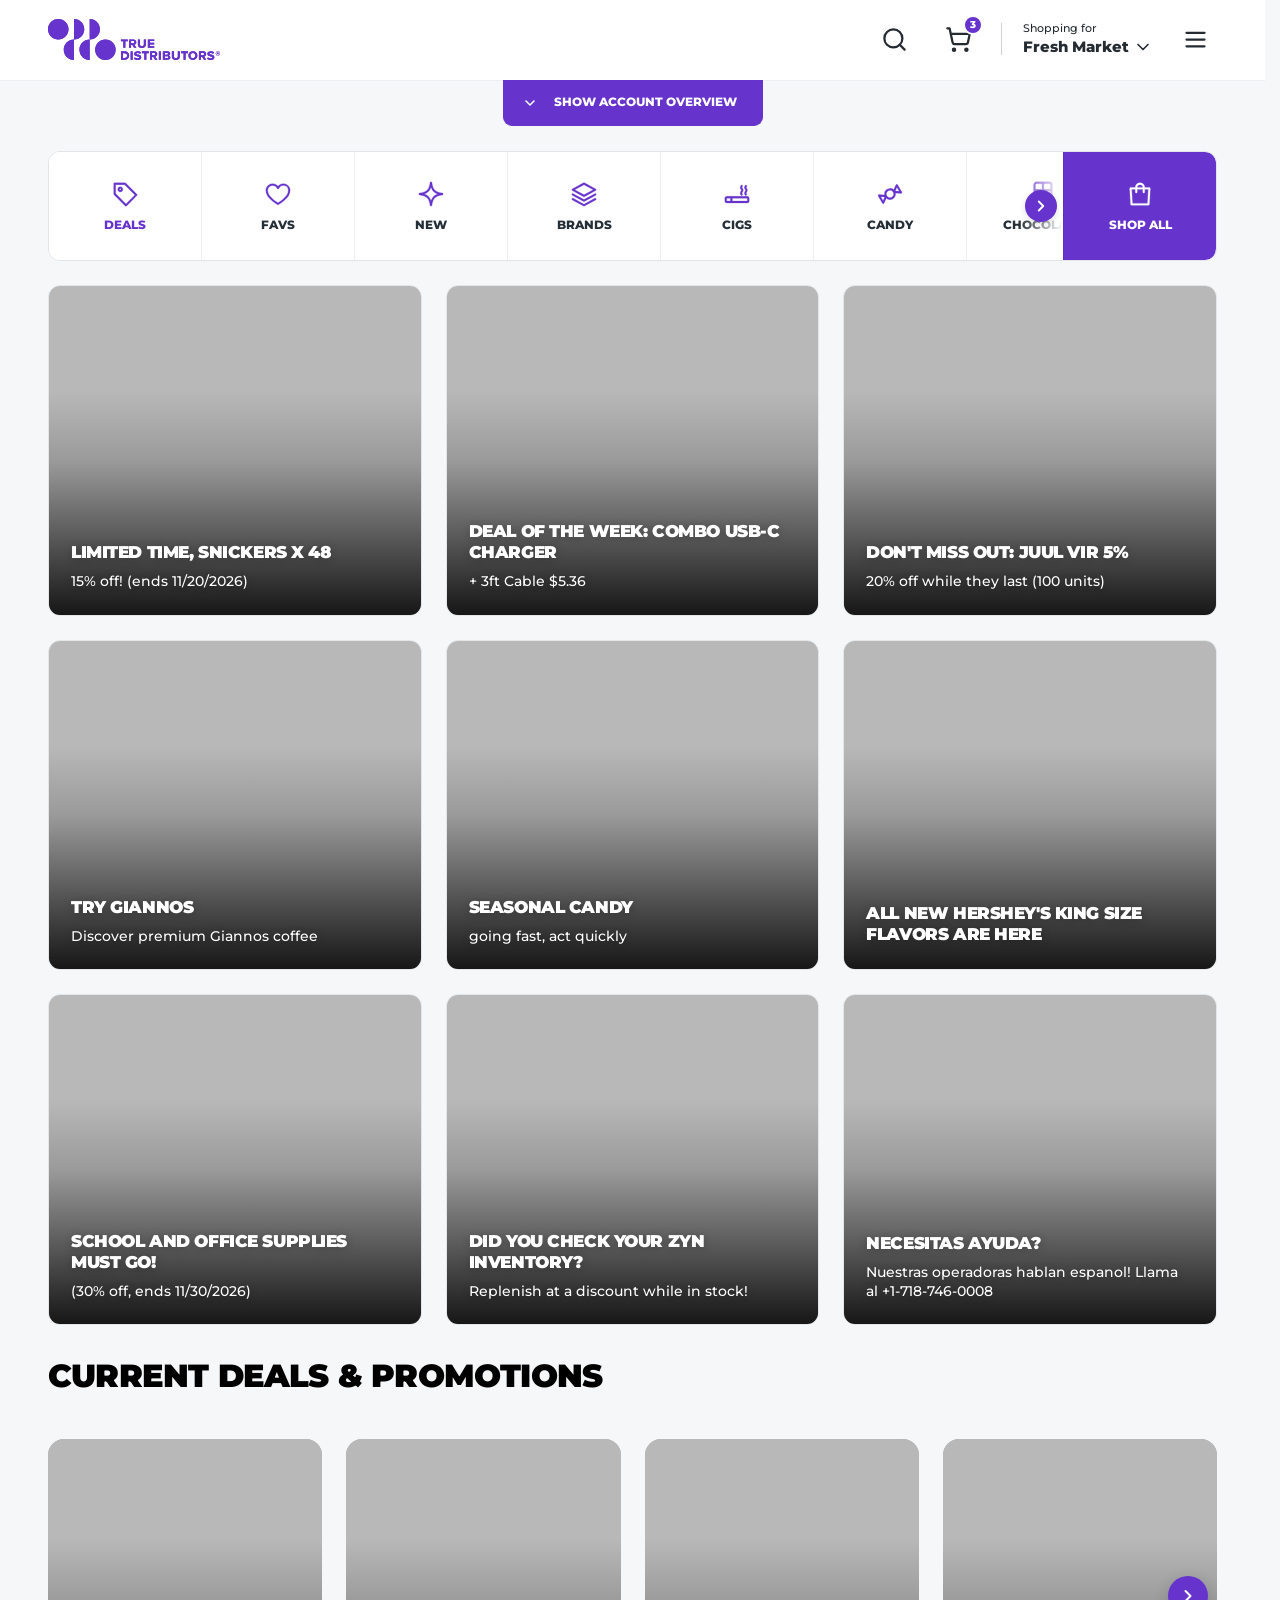
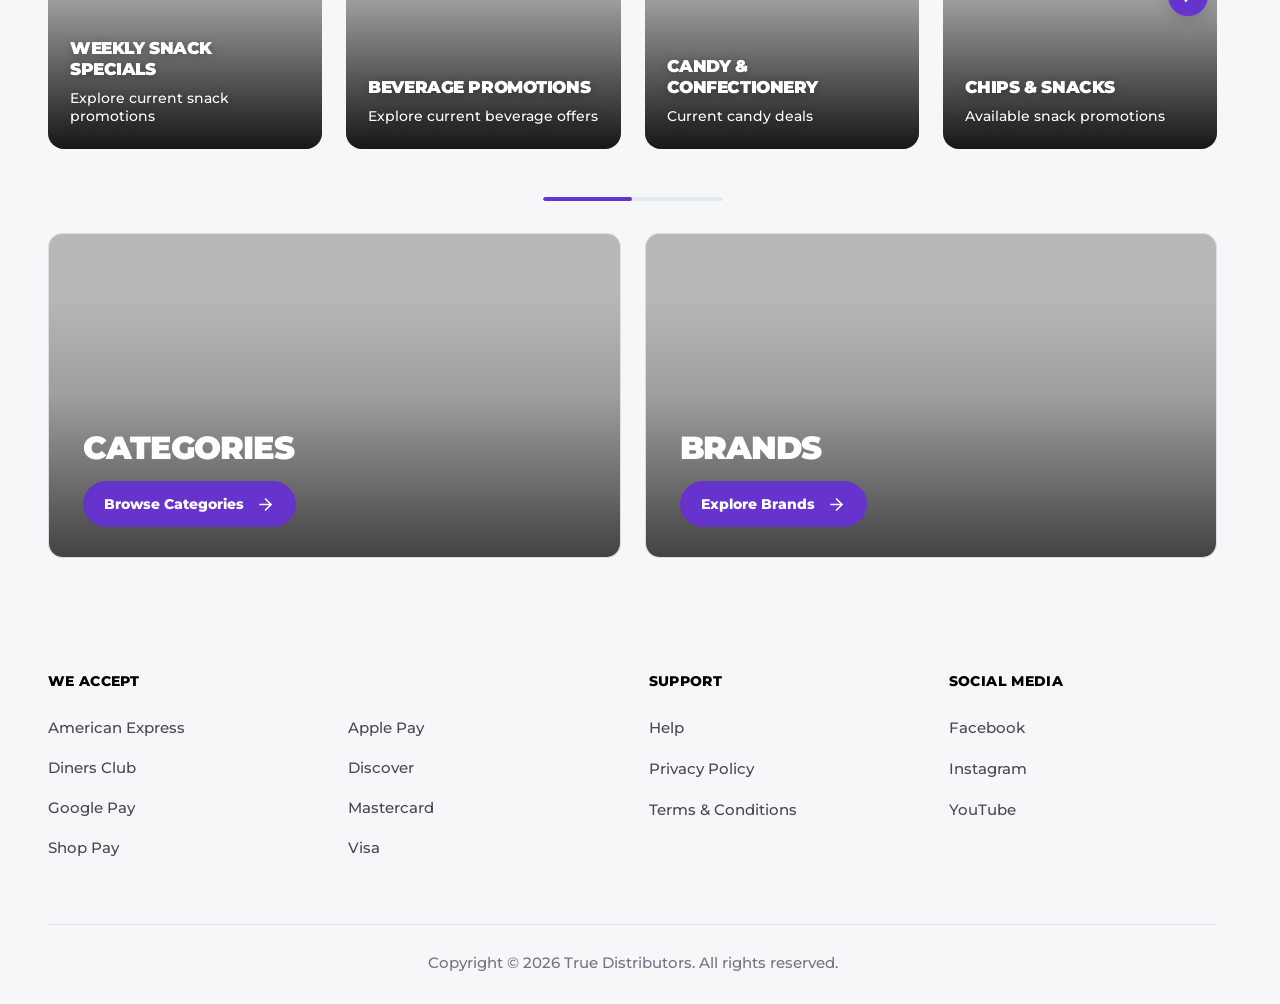
==== commit f89b5a00: "Publish Dashboard V2 as dashboard.html" ====
--- a/dashboard.html
+++ b/dashboard.html
@@ -5,7 +5,8 @@
   <meta name="viewport" content="width=device-width, initial-scale=1">
   <meta name="theme-color" content="#6633CC">
   <meta name="td-dashboard-ui-revision" content="20261105-nine-lossless-original-promos-no-overlay-v13">
-  <title>Dashboard — True Distributors</title>
+  <title>Dashboard V2 — True Distributors</title>
+  <meta name="td-dashboard-v2-publish" content="2026-11-10-compact-spacing">
   <link rel="preconnect" href="https://fonts.googleapis.com">
   <link rel="preconnect" href="https://fonts.gstatic.com" crossorigin>
   <link href="https://fonts.googleapis.com/css2?family=Montserrat:wght@400;500;600;700;800;900&display=swap" rel="stylesheet">
@@ -1089,8 +1090,1338 @@
 .dv-explore-card-action svg{flex:none;width:19px;height:19px}
 @media(max-width:760px){.dv-explore-links{padding-bottom:52px}.dv-explore-links-inner{width:calc(100% - 36px);grid-template-columns:1fr;gap:14px}.dv-explore-card{min-height:215px;padding:24px}.dv-explore-card a.dv-explore-card-action{width:100%;min-height:46px}.dv-explore-card .dv-explore-card-heading{font-size:27px}.dv-explore-card::before{width:160px;height:160px;top:-82px;right:-72px}.dv-explore-card::after{width:135px;height:135px;bottom:-88px;right:22px}.dv-explore-card:nth-child(2)::before{width:155px;height:155px;right:3px;top:-108px}.dv-explore-card:nth-child(2)::after{width:145px;height:145px;right:-86px;bottom:-60px}}
 </style>
+<style id="dashboard-v1-minimal-theme">
+
+/* ================================================================
+   TRUE DISTRIBUTORS / DASHBOARD V1
+   Neutral, understated alternative to the original colorful UI.
+   All layout/content/actions and original deal artwork are retained.
+   ================================================================ */
+
+body.dashboard-minimal {
+  --purple:#35424b;
+  --cyan:#e6ebee;
+  --ink:#242b31;
+  --line:#e1e5e8;
+  --placeholder:#f1f3f4;
+  --v1-muted:#717a82;
+  --v1-soft:#f6f7f8;
+  background:#fff;
+  color:var(--ink);
+}
+
+/* Storefront navigation: a quiet edge, not a marketing hero. */
+.dashboard-minimal .site-header {
+  background:#fff;
+  border-bottom:1px solid #eceff1;
+}
+.dashboard-minimal .shopping-cart-count {
+  background:#35424b;
+}
+.dashboard-minimal :is(button,a):focus-visible {
+  outline-color:#657582;
+}
+
+/* Account overview: replace the large purple panel with quiet cards. */
+.dashboard-minimal #dashboardv > .dv-account-section {
+  background:#f5f6f7 !important;
+  padding:46px 0 42px;
+  color:var(--ink);
+}
+.dashboard-minimal .dv-account-section .dashboardv-deals-shapes,
+.dashboard-minimal #dashboardv > .dv-account-section .dv-scroll-cue {
+  display:none !important;
+}
+.dashboard-minimal .dv-account-container {
+  display:grid;
+  grid-template-columns:minmax(0,.95fr) minmax(0,1.4fr) minmax(0,1.28fr);
+  align-items:stretch;
+  column-gap:16px;
+  row-gap:16px;
+  width:min(1440px,calc(100% - 96px));
+  margin:auto;
+  padding:0;
+  background:transparent;
+  border:0;
+  border-radius:0;
+  box-shadow:none;
+}
+.dashboard-minimal .dv-account-section .dv-account-container > .dv-account-col,
+.dashboard-minimal .dv-account-section .dv-account-container > .dv-account-col:not(:last-child) {
+  display:flex;
+  flex-direction:column;
+  min-width:0;
+  align-self:stretch;
+  margin:0;
+  padding:27px 25px;
+  border:1px solid #e2e6e9 !important;
+  border-radius:14px;
+  background:#fff;
+  box-shadow:0 2px 8px rgba(33,42,50,.025);
+}
+.dashboard-minimal .dv-account-col h2 {
+  margin:0 0 25px;
+  color:#293138;
+  font-size:clamp(15px,1.3vw,18px);
+  line-height:1.3;
+  font-weight:800;
+  letter-spacing:-.02em;
+}
+.dashboard-minimal .dv-balance-contents {
+  gap:20px;
+}
+.dashboard-minimal .dv-total {
+  color:#242b31;
+  font-size:clamp(34px,3vw,46px);
+  font-weight:800;
+  letter-spacing:-.045em;
+}
+.dashboard-minimal .dv-due,
+.dashboard-minimal .dv-muted,
+.dashboard-minimal .dv-invoice-id span,
+.dashboard-minimal .dv-order span {
+  color:var(--v1-muted);
+}
+.dashboard-minimal .dv-due strong {margin-top:6px;color:#35424b;}
+.dashboard-minimal .dv-primary {
+  background:#35424b;
+  border-color:#35424b;
+  color:#fff;
+}
+.dashboard-minimal .dv-primary:hover {background:#253039;border-color:#253039;color:#fff;}
+.dashboard-minimal .dv-secondary,
+.dashboard-minimal .dv-account-section .dv-account-tracking .dv-quick {
+  background:#f1f3f4;
+  border:1px solid #e7eaec;
+  color:#35424b;
+}
+.dashboard-minimal .dv-secondary:hover,
+.dashboard-minimal .dv-account-section .dv-account-tracking .dv-quick:hover {
+  background:#e8edef;
+  border-color:#d9dfe3;
+  color:#253039;
+}
+.dashboard-minimal .dv-primary,
+.dashboard-minimal .dv-secondary,
+.dashboard-minimal .dv-account-tracking .dv-quick {
+  border-radius:9px;
+}
+.dashboard-minimal .dv-account-invoices .dv-invoice {
+  border-bottom-color:#e6e9eb;
+}
+.dashboard-minimal .dv-account-invoices .dv-invoice-list::before,
+.dashboard-minimal .dv-account-invoices .dv-invoice-list::after {background:#e6e9eb;}
+.dashboard-minimal .dv-invoice-id strong,
+.dashboard-minimal .dv-invoice-amount {color:#2d363d;}
+.dashboard-minimal .dv-account-invoices .dv-invoice-actions .dv-primary,
+.dashboard-minimal .dv-account-invoices .dv-invoice-actions .dv-secondary {
+  background:#fff;
+  border:1px solid #dfe4e7;
+  border-radius:8px;
+  padding:8px 12px;
+  color:#394650;
+  font-size:11px;
+  box-shadow:none;
+}
+.dashboard-minimal .dv-account-invoices .dv-invoice-actions .dv-primary:hover,
+.dashboard-minimal .dv-account-invoices .dv-invoice-actions .dv-secondary:hover {
+  background:#f1f3f4;
+  border-color:#cbd2d8;
+  color:#252f37;
+}
+
+/* Tracking: readable grayscale states instead of bright violet animation. */
+.dashboard-minimal .dv-account-tracking .dv-steps::before {
+  background:#d9dfe3;
+}
+.dashboard-minimal .dv-account-tracking .dv-steps::after {
+  background:#52606a;
+}
+.dashboard-minimal .dv-account-tracking .dv-steps .complete .dv-step-dot {
+  background:#52606a;
+  border-color:#52606a;
+}
+.dashboard-minimal .dv-account-tracking .dv-step-dot {
+  border-color:#d8dee2;
+}
+.dashboard-minimal .dv-account-tracking .dv-steps .current .dv-step-dot {
+  box-shadow:0 0 0 4px #e8edef;
+}
+.dashboard-minimal .dv-account-tracking .dv-steps .current .dv-step-dot::after {
+  display:none;
+  animation:none;
+}
+.dashboard-minimal .dv-account-tracking .dv-steps .current .dv-step-label,
+.dashboard-minimal .dv-account-tracking .dv-steps .complete .dv-step-label {
+  color:#35424b;
+}
+.dashboard-minimal .dv-account-tracking .dv-step-label {color:#68737b;}
+.dashboard-minimal .dv-account-tracking .dv-track-divider {
+  background:#e6e9eb;
+}
+.dashboard-minimal .dv-account-tracking .dv-track-head {margin-bottom:27px;}
+
+/* Deals: retain the original unfiltered photographs, remove the colored stage. */
+.dashboard-minimal #dashboardv > .dashboardv-deals:not(.dashboardv-current-deals) {
+  background:#fff !important;
+  color:var(--ink);
+  padding:32px 0 62px;
+}
+.dashboard-minimal .dashboardv-deals #dashboardvDealsGrid {
+  gap:18px;
+}
+.dashboard-minimal .dashboardv-deals #dashboardvDealsGrid .dashboardv-deal-card.card {
+  background:#fff;
+  border:1px solid #e2e6e9;
+  border-radius:12px;
+  box-shadow:none;
+}
+.dashboard-minimal .dashboardv-deals #dashboardvDealsGrid .dashboardv-deal-card.card:hover {
+  box-shadow:0 3px 14px rgba(27,38,46,.06);
+}
+.dashboard-minimal #dashboardvDealsGrid .dashboardv-deal-info.card-info {
+  border:0;
+  border-radius:0;
+}
+.dashboard-minimal .dashboardv-deals .dashboardv-deal-info .product-title {
+  color:#293239;
+  font-size:15px;
+  line-height:1.4;
+  font-weight:800;
+  letter-spacing:-.01em;
+}
+.dashboard-minimal .dashboardv-deals .dashboardv-deal-subtitle {
+  color:#717a82;
+  font-size:13px;
+}
+.dashboard-minimal .dashboardv-deals .mobile-view-all {
+  background:#35424b;
+  color:#fff;
+}
+
+/* Current promotions: shorter, text-first cards; no empty image placeholders. */
+.dashboard-minimal #dashboardv > .dashboardv-current-deals.dashboardv-deals {
+  background:#fff;
+  padding:4px 0 74px;
+}
+.dashboard-minimal .dashboardv-current-deals .eyebrow {display:none;}
+.dashboard-minimal .dashboardv-current-deals .section-header {margin-bottom:24px;}
+.dashboard-minimal .dashboardv-current-deals #dashboardv-current-title {
+  margin:0;
+  color:#273139;
+  font-size:clamp(23px,2.5vw,33px);
+  line-height:1.2;
+  letter-spacing:-.025em;
+}
+.dashboard-minimal .dashboardv-current-deals #dashboardvCurrentCarousel .dashboardv-deal-card.card {
+  min-height:146px;
+  background:#f8f9fa;
+  border:1px solid #e2e6e9;
+  border-radius:12px;
+  box-shadow:none;
+}
+.dashboard-minimal .dashboardv-current-deals #dashboardvCurrentCarousel .dashboardv-deal-placeholder.picture {
+  display:none !important;
+}
+.dashboard-minimal .dashboardv-current-deals #dashboardvCurrentCarousel .dashboardv-deal-info.card-info {
+  display:flex;
+  flex-direction:column;
+  justify-content:center;
+  flex:1;
+  gap:9px;
+  padding:22px 20px;
+}
+.dashboard-minimal .dashboardv-current-deals .product-title {
+  font-size:14px;
+  font-weight:800;
+  text-transform:uppercase;
+}
+.dashboard-minimal .dashboardv-current-deals .progress {background:#e5e9ec;}
+.dashboard-minimal .dashboardv-current-deals .progress span {background:#586772;}
+
+/* V1 Current Deals: full-card colored image placeholders, same proportions as featured cards, with true black text. */
+.dashboard-minimal .dashboardv-current-deals #dashboardv-current-title{color:#000;}
+.dashboard-minimal .dashboardv-current-deals #dashboardvCurrentCarousel .dashboardv-deal-card.card{
+  position:relative;
+  isolation:isolate;
+  flex:0 0 calc((100% - 3 * var(--gap))/4);
+  aspect-ratio:1.13;
+  min-height:310px;
+  overflow:hidden;
+  border:0;
+  border-radius:16px;
+  background:#b8b8b8;
+  box-shadow:none;
+}
+.dashboard-minimal #dashboardv > .dashboardv-current-deals #dashboardvCurrentCarousel .dashboardv-deal-card .dashboardv-deal-placeholder.picture{
+  display:block!important;
+  position:absolute!important;
+  inset:0!important;
+  width:100%!important;
+  max-width:none!important;
+  height:100%!important;
+  min-height:100%!important;
+  margin:0!important;
+  aspect-ratio:auto!important;
+  flex:none!important;
+  background:#b8b8b8;
+  border:0;
+  z-index:0;
+}
+.dashboard-minimal .dashboardv-current-deals #dashboardvCurrentCarousel .dashboardv-deal-card::after{
+  content:"";
+  position:absolute;
+  z-index:1;
+  inset:0;
+  pointer-events:none;
+  background:linear-gradient(to bottom,transparent 30%,rgba(255,255,255,.15) 52%,rgba(255,255,255,.83) 100%);
+}
+.dashboard-minimal .dashboardv-current-deals #dashboardvCurrentCarousel .dashboardv-deal-info.card-info{
+  position:relative;
+  z-index:2;
+  flex:1 1 auto;
+  display:flex;
+  flex-direction:column;
+  justify-content:flex-end;
+  align-items:flex-start;
+  width:100%;
+  min-width:0;
+  margin:0;
+  padding:24px 22px;
+  gap:9px;
+  border:0;
+  background:transparent;
+}
+.dashboard-minimal .dashboardv-current-deals #dashboardvCurrentCarousel .product-title{
+  margin:0;
+  min-height:0;
+  color:#000!important;
+  font-size:clamp(14px,1.32vw,19px);
+  line-height:1.25;
+  font-weight:900;
+  letter-spacing:-.025em;
+  text-transform:uppercase;
+}
+.dashboard-minimal .dashboardv-current-deals #dashboardvCurrentCarousel .dashboardv-deal-subtitle{
+  margin:0;
+  color:#000!important;
+  font-size:clamp(13px,1.1vw,16px);
+  line-height:1.3;
+  font-weight:500;
+}
+@media(max-width:1100px){
+  .dashboard-minimal .dashboardv-current-deals #dashboardvCurrentCarousel .dashboardv-deal-card.card{
+    flex-basis:calc((100% - var(--gap))/2);
+  }
+}
+@media(max-width:760px){
+  .dashboard-minimal .dashboardv-current-deals #dashboardvCurrentCarousel .dashboardv-deal-card.card{
+    flex-basis:calc((100% - var(--gap))/1.5);
+    aspect-ratio:1.13;
+    min-height:310px;
+  }
+  .dashboard-minimal .dashboardv-current-deals #dashboardvCurrentCarousel .dashboardv-deal-info.card-info{padding:23px 20px;}
+  .dashboard-minimal .dashboardv-current-deals #dashboardvCurrentCarousel .product-title{font-size:17px;}
+  .dashboard-minimal .dashboardv-current-deals #dashboardvCurrentCarousel .dashboardv-deal-subtitle{font-size:15px;}
+}
+
+/* Explore blocks should feel like navigation, not promotional billboards. */
+.dashboard-minimal .dv-explore-links {padding:0 0 68px;background:#fff;}
+.dashboard-minimal .dv-explore-card {
+  min-height:174px;
+  gap:20px;
+  padding:28px 30px;
+  background:#f5f7f8;
+  border:1px solid #e2e6e9;
+  border-radius:12px;
+  color:#2e373e;
+}
+.dashboard-minimal .dv-explore-card::before,
+.dashboard-minimal .dv-explore-card::after {
+  display:none !important;
+  content:none !important;
+}
+.dashboard-minimal .dv-explore-card .dv-explore-card-heading {
+  color:#293239;
+  font-size:clamp(21px,2.2vw,28px);
+  font-weight:800;
+}
+.dashboard-minimal .dv-explore-card a.dv-explore-card-action,
+.dashboard-minimal .dv-explore-card a.dv-explore-card-action:hover {
+  min-height:42px;
+  padding:10px 17px;
+  border:1px solid #d7dee3;
+  border-radius:9px;
+  background:#fff;
+  color:#35424b;
+  font-size:12px;
+  font-weight:800;
+}
+.dashboard-minimal .dv-explore-card a.dv-explore-card-action:hover {
+  background:#e9eef1;
+}
+
+/* The mobile and tablet experience keeps the same content flow. */
+@media(max-width:1100px) {
+  .dashboard-minimal .dv-account-container {
+    grid-template-columns:repeat(2,minmax(0,1fr));
+    gap:16px;
+  }
+  .dashboard-minimal .dv-account-section .dv-account-container > .dv-account-col:last-child {
+    grid-column:1/-1;
+  }
+}
+@media(max-width:760px) {
+  .dashboard-minimal #dashboardv > .dv-account-section {
+    padding:28px 0 26px !important;
+  }
+  .dashboard-minimal .dv-account-container {
+    width:calc(100% - 36px);
+    grid-template-columns:minmax(0,1fr);
+    gap:14px;
+    padding:0;
+    background:transparent;
+  }
+  .dashboard-minimal .dv-account-section .dv-account-container > .dv-account-col {
+    grid-column:1/-1;
+    padding:23px 20px;
+    margin:0;
+  }
+  .dashboard-minimal .dv-account-col h2 {
+    margin-bottom:22px;
+    font-size:18px;
+  }
+  .dashboard-minimal .dv-account-invoices .dv-invoice-actions .dv-primary,
+  .dashboard-minimal .dv-account-invoices .dv-invoice-actions .dv-secondary {
+    min-height:42px;
+  }
+  .dashboard-minimal #dashboardv > .dashboardv-deals:not(.dashboardv-current-deals) {
+    padding:12px 0 45px !important;
+  }
+  .dashboard-minimal .dashboardv-deals #dashboardvDealsGrid {gap:14px;}
+  .dashboard-minimal #dashboardv > .dashboardv-current-deals.dashboardv-deals {
+    padding:0 0 54px;
+  }
+  .dashboard-minimal .dashboardv-current-deals #dashboardv-current-title {
+    font-size:24px;
+  }
+  .dashboard-minimal .dashboardv-current-deals #dashboardvCurrentCarousel .dashboardv-deal-card.card {
+    flex-basis:calc((100% - var(--gap))/1.35);
+    min-height:140px;
+  }
+  .dashboard-minimal .dv-explore-links {padding-bottom:52px;}
+  .dashboard-minimal .dv-explore-card {min-height:155px;padding:23px;}
+  .dashboard-minimal .dv-explore-card .dv-explore-card-heading {font-size:23px;}
+}
+
+
+/* Due date value first, uppercase purple; caption below. */
+.dashboard-minimal .dv-due{display:flex;flex-direction:column;align-items:flex-start;gap:6px;}
+.dashboard-minimal .dv-due strong{display:block;margin:0;color:#6633cc;font-weight:800;text-transform:uppercase;}
+.dashboard-minimal .dv-due span{display:block;color:#717a82;font-size:14px;font-weight:500;}
+
+/* V1 brand accents: keep the minimal neutral layout, restore only selective purple. */
+body.dashboard-minimal{--purple:#6633cc;}
+.dashboard-minimal .shopping-cart-count{background:#6633cc;}
+.dashboard-minimal :is(button,a):focus-visible{outline-color:#6633cc;}
+.dashboard-minimal .dv-primary{background:#6633cc;border-color:#6633cc;color:#fff;}
+.dashboard-minimal .dv-primary:hover{background:#5126aa;border-color:#5126aa;color:#fff;}
+.dashboard-minimal .dv-due strong{color:#6633cc;}
+.dashboard-minimal .dv-secondary,
+.dashboard-minimal .dv-account-section .dv-account-tracking .dv-quick{
+  background:#f5f0ff;border-color:#e8defa;color:#6633cc;
+}
+.dashboard-minimal .dv-secondary:hover,
+.dashboard-minimal .dv-account-section .dv-account-tracking .dv-quick:hover{
+  background:#ebe1fc;border-color:#ddcff7;color:#5126aa;
+}
+.dashboard-minimal .dv-account-tracking .dv-steps::after{background:#6633cc;}
+.dashboard-minimal .dv-account-tracking .dv-steps .complete .dv-step-dot{background:#6633cc;border-color:#6633cc;}
+.dashboard-minimal .dv-account-tracking .dv-steps .current .dv-step-dot{box-shadow:0 0 0 4px #f0e9ff;}
+.dashboard-minimal .dv-account-tracking .dv-steps .current .dv-step-label{color:#6633cc;}
+.dashboard-minimal .dv-account-invoices .dv-invoice-actions .dv-primary{
+  background:#6633cc;border-color:#6633cc;color:#fff;
+}
+.dashboard-minimal .dv-account-invoices .dv-invoice-actions .dv-primary:hover{
+  background:#5126aa;border-color:#5126aa;color:#fff;
+}
+.dashboard-minimal .dashboardv-deals .mobile-view-all{background:#6633cc;color:#fff;}
+.dashboard-minimal .dashboardv-current-deals .progress span{background:#6633cc;}
+.dashboard-minimal .dv-explore-card a.dv-explore-card-action,
+.dashboard-minimal .dv-explore-card a.dv-explore-card-action:hover{color:#6633cc;border-color:#e4d8fa;}
+.dashboard-minimal .dv-explore-card a.dv-explore-card-action:hover{background:#f5f0ff;}
+
+/* Notification count stays white on the purple navigation badge. */
+.dashboard-minimal .shopping-cart-count{color:#fff!important;}
+
+
+/* All nine featured deal cards — full original artwork, in-card title and offer over a readable bottom gradient. */
+.dashboard-minimal #dashboardvDealsGrid .dashboardv-deal-card.card{
+  position:relative;
+  isolation:isolate;
+  aspect-ratio:1.13;
+  min-height:310px;
+  overflow:hidden;
+  border:0;
+  border-radius:16px;
+  background:#1c1029;
+}
+.dashboard-minimal #dashboardv > .dashboardv-deals:not(.dashboardv-current-deals) #dashboardvDealsGrid .dashboardv-deal-card .dashboardv-deal-placeholder.picture{
+  position:absolute!important;
+  inset:0!important;
+  width:100%!important;
+  max-width:none!important;
+  height:100%!important;
+  min-height:100%!important;
+  aspect-ratio:auto!important;
+  margin:0!important;
+  background-size:cover!important;
+  background-position:center center!important;
+  z-index:0;
+}
+.dashboard-minimal #dashboardvDealsGrid .dashboardv-deal-card::after{
+  content:"";
+  position:absolute;
+  inset:0;
+  z-index:1;
+  pointer-events:none;
+  background:linear-gradient(to bottom,transparent 36%,rgba(15,6,25,.13) 53%,rgba(13,5,22,.85) 100%);
+}
+.dashboard-minimal #dashboardvDealsGrid .dashboardv-deal-card .dashboardv-deal-info.card-info{
+  position:relative;
+  z-index:2;
+  display:flex;
+  flex:1 1 auto;
+  flex-direction:column;
+  justify-content:flex-end;
+  align-items:flex-start;
+  gap:9px;
+  width:100%;
+  margin:0;
+  padding:24px 22px;
+  border:0;
+  background:transparent;
+}
+.dashboard-minimal #dashboardvDealsGrid .dashboardv-deal-card .product-title{
+  margin:0;
+  color:#fff;
+  font-size:clamp(14px,1.32vw,19px);
+  line-height:1.25;
+  font-weight:900;
+  letter-spacing:-.025em;
+  text-shadow:0 1px 8px rgba(0,0,0,.26);
+}
+.dashboard-minimal #dashboardvDealsGrid .dashboardv-deal-card .dashboardv-deal-subtitle{
+  margin:0;
+  color:#fff;
+  font-size:clamp(13px,1.1vw,16px);
+  line-height:1.3;
+  font-weight:500;
+  text-shadow:0 1px 8px rgba(0,0,0,.26);
+}
+@media(max-width:760px){
+  .dashboard-minimal #dashboardvDealsGrid .dashboardv-deal-card.card{
+    aspect-ratio:1.13;
+    min-height:310px;
+  }
+  .dashboard-minimal #dashboardvDealsGrid .dashboardv-deal-card .dashboardv-deal-info.card-info{
+    padding:23px 20px;
+  }
+  .dashboard-minimal #dashboardvDealsGrid .dashboardv-deal-card .product-title{font-size:17px;}
+  .dashboard-minimal #dashboardvDealsGrid .dashboardv-deal-card .dashboardv-deal-subtitle{font-size:15px;}
+}
+
+/* Sticky navigation owns the toggle so it stays attached while scrolling. */
+.dashboard-minimal .site-header{overflow:visible;}
+.dashboard-minimal .site-header .dv-overview-toggle-bar{
+  position:absolute;
+  left:0;
+  right:0;
+  bottom:0;
+  z-index:3;
+  height:0;
+  overflow:visible;
+}
+/* Animate the account panel's measured height rather than switching CSS
+   grid tracks and padding simultaneously (which caused visible jumps). */
+.dashboard-minimal #dashboardv > .dv-account-panel{
+  display:block;
+  height:auto;
+  min-height:0;
+  overflow:hidden;
+  transition:none;
+  overflow-anchor:none;
+}
+.dashboard-minimal #dashboardv > .dv-account-panel.is-collapsed{
+  height:0;
+}
+.dashboard-minimal #dashboardv > .dv-account-panel > .dv-account-section{
+  overflow:hidden;
+}
+
+/* Dashboard V1: unobtrusive overview toggle, visually attached to nav bottom. */
+.dashboard-minimal .dv-overview-toggle-bar{
+  position:relative;
+  z-index:5;
+  display:flex;
+  align-items:flex-start;
+  justify-content:center;
+  width:100%;
+  height:0;
+}
+.dashboard-minimal .dv-overview-toggle{
+  display:inline-flex;
+  align-items:center;
+  justify-content:center;
+  gap:9px;
+  min-width:230px;
+  min-height:46px;
+  padding:11px 20px;
+  border:1px solid #6633cc;
+  border-top:0;
+  border-radius:0 0 9px 9px;
+  background:#6633cc;
+  box-shadow:none;
+  color:#fff;
+  font:800 12px/1.2 var(--font);
+  letter-spacing:0;
+  white-space:nowrap;
+  cursor:pointer;
+  transition:background .2s ease,color .2s ease;
+}
+.dashboard-minimal .dv-overview-toggle:hover{background:#5126aa;border-color:#5126aa;color:#fff;}
+.dashboard-minimal .dv-overview-toggle:focus-visible{outline:2px solid #6633cc;outline-offset:2px;}
+.dashboard-minimal .dv-overview-toggle-icon{flex:none;transition:transform .26s ease;}
+.dashboard-minimal .dv-overview-toggle[aria-expanded="false"] .dv-overview-toggle-icon{transform:rotate(180deg);}
+.dashboard-minimal .dv-account-panel{
+  display:grid;
+  grid-template-rows:minmax(0,1fr);
+  min-height:0;
+  transition:grid-template-rows .36s cubic-bezier(.22,1,.36,1);
+}
+.dashboard-minimal .dv-account-panel > .dv-account-section{
+  min-height:0;
+  overflow:hidden;
+}
+.dashboard-minimal .dv-account-panel.is-collapsed{grid-template-rows:minmax(0,0fr);}
+.dashboard-minimal .dv-account-panel.is-collapsed > .dv-account-section{
+  padding-top:0!important;
+  padding-bottom:0!important;
+  border:0!important;
+}
+@media(max-width:760px){
+  .dashboard-minimal .dv-overview-toggle{min-width:230px;min-height:44px;font-size:12px;padding:10px 16px;}
+}
+@media(prefers-reduced-motion:reduce){
+  .dashboard-minimal .dv-account-panel,
+  .dashboard-minimal .dv-overview-toggle-icon{transition:none;}
+}
+
+/* Account Overview toggle keeps identical dimensions and alignment for both labels. */
+.dashboard-minimal .dv-overview-toggle-bar{
+  flex:0 0 auto;
+  overflow-anchor:none;
+}
+.dashboard-minimal .dv-overview-toggle{
+  box-sizing:border-box;
+  width:260px;
+  min-width:260px;
+  max-width:260px;
+  height:46px;
+  min-height:46px;
+  max-height:46px;
+  flex:none;
+  padding:0 16px;
+  gap:10px;
+}
+.dashboard-minimal .dv-overview-toggle-icon{
+  width:16px;
+  height:16px;
+  flex:0 0 16px;
+}
+.dashboard-minimal #dvOverviewToggleLabel{
+  display:block;
+  flex:0 0 196px;
+  width:196px;
+  text-align:center;
+}
+.dashboard-minimal .dv-account-panel{overflow-anchor:none;}
+@media(max-width:760px){
+  .dashboard-minimal .dv-overview-toggle{
+    width:260px;
+    min-width:260px;
+    max-width:260px;
+    height:44px;
+    min-height:44px;
+    max-height:44px;
+    padding:0 16px;
+  }
+}
+
+/* Both Dashboard V1 deal sections: placeholders only, white copy and dark bottom overlays. */
+.dashboard-minimal #dashboardvDealsGrid .dashboardv-deal-card .dashboardv-deal-placeholder.picture {
+  background-image:none!important;
+  background-color:#b8b8b8!important;
+}
+.dashboard-minimal #dashboardvDealsGrid .dashboardv-deal-card::after,
+.dashboard-minimal .dashboardv-current-deals #dashboardvCurrentCarousel .dashboardv-deal-card::after {
+  background:linear-gradient(180deg,rgba(0,0,0,0) 32%,rgba(0,0,0,.16) 53%,rgba(0,0,0,.88) 100%);
+}
+.dashboard-minimal .dashboardv-current-deals #dashboardvCurrentCarousel .product-title,
+.dashboard-minimal .dashboardv-current-deals #dashboardvCurrentCarousel .dashboardv-deal-subtitle {
+  color:#fff!important;
+  text-shadow:0 1px 8px rgba(0,0,0,.28);
+}
+
+/* Overview: keep the 100px top air, remove its bottom gap.
+   Both open and collapsed states place the deals section 100px below the overview. */
+.dashboard-minimal #dashboardv > .dv-account-panel > .dv-account-section{
+  padding:100px 0 0!important;
+  background:#fff!important;
+}
+.dashboard-minimal #dashboardv > .dv-account-panel.is-collapsed > .dv-account-section{
+  padding:0!important;
+}
+.dashboard-minimal #dashboardv > .dv-account-panel + .dashboardv-deals:not(.dashboardv-current-deals){
+  margin-top:100px!important;
+  padding-top:0!important;
+}
+@media(max-width:760px){
+  .dashboard-minimal #dashboardv > .dv-account-panel > .dv-account-section{
+    padding:100px 0 0!important;
+    background:#fff!important;
+  }
+  .dashboard-minimal #dashboardv > .dv-account-panel.is-collapsed > .dv-account-section{
+    padding:0!important;
+  }
+  .dashboard-minimal #dashboardv > .dv-account-panel + .dashboardv-deals:not(.dashboardv-current-deals){
+    margin-top:100px!important;
+    padding-top:0!important;
+  }
+}
+
+
+/* One shared placeholder color for every card in both deals sections. */
+.dashboard-minimal #dashboardvDealsGrid .dashboardv-deal-card .dashboardv-deal-placeholder.picture,
+.dashboard-minimal #dashboardv > .dashboardv-current-deals #dashboardvCurrentCarousel .dashboardv-deal-card .dashboardv-deal-placeholder.picture{
+  background:#b8b8b8!important;
+  background-color:#b8b8b8!important;
+  background-image:none!important;
+}
+
+/* Floating Account Overview drawer: appears below sticky navigation at any scroll
+   position without changing the document layout or the current scroll offset. */
+.dashboard-minimal .site-header{position:sticky;top:0;overflow:visible;z-index:1000;}
+.dashboard-minimal .site-header > #dvAccountOverviewPanel.dv-account-panel{
+  position:absolute;
+  top:100%;
+  left:0;
+  right:0;
+  z-index:2;
+  width:100%;
+  height:auto;
+  min-height:0;
+  max-height:calc(100dvh - 78px);
+  overflow-x:hidden;
+  overflow-y:auto;
+  overscroll-behavior:contain;
+  display:block;
+  background:#fff;
+  box-shadow:0 16px 28px rgba(27,31,43,.10);
+  opacity:1;
+  transform:translateY(0);
+  visibility:visible;
+  clip-path:inset(0 0 0 0);
+  pointer-events:auto;
+  transition:clip-path .42s cubic-bezier(.22,1,.36,1),
+             transform .42s cubic-bezier(.22,1,.36,1),
+             opacity .25s ease,visibility 0s;
+}
+.dashboard-minimal .site-header > #dvAccountOverviewPanel.dv-account-panel.is-collapsed{
+  height:auto;
+  opacity:0;
+  visibility:hidden;
+  clip-path:inset(0 0 100% 0);
+  transform:translateY(-16px);
+  pointer-events:none;
+  transition:clip-path .36s cubic-bezier(.22,1,.36,1),
+             transform .36s cubic-bezier(.22,1,.36,1),
+             opacity .24s ease,visibility 0s .36s;
+}
+.dashboard-minimal .site-header > #dvAccountOverviewPanel > .dv-account-section{
+  padding:64px 0 45px!important;
+  background:#fff!important;
+  overflow:visible;
+}
+.dashboard-minimal #dashboardv > .dashboardv-deals:not(.dashboardv-current-deals){
+  margin-top:100px!important;
+  padding-top:0!important;
+}
+.dashboard-minimal .site-header .dv-overview-toggle-bar{z-index:4;}
+@media(max-width:760px){
+  .dashboard-minimal .site-header > #dvAccountOverviewPanel.dv-account-panel{
+    max-height:calc(100dvh - 64px);
+  }
+  .dashboard-minimal .site-header > #dvAccountOverviewPanel > .dv-account-section{
+    padding:62px 0 28px!important;
+  }
+  .dashboard-minimal #dashboardv > .dashboardv-deals:not(.dashboardv-current-deals){
+    margin-top:100px!important;
+  }
+}
+@media(prefers-reduced-motion:reduce){
+  .dashboard-minimal .site-header > #dvAccountOverviewPanel.dv-account-panel{
+    transition:none;
+  }
+}
+
+/* Account Overview is a modal drawer under the sticky navigation.
+   A dimmed backdrop covers the page, while the current scroll position stays put. */
+.dashboard-minimal .site-header{isolation:isolate;}
+.dashboard-minimal .site-header .site-nav,
+.dashboard-minimal .site-header .header-search-panel{position:relative;z-index:7;}
+.dashboard-minimal .site-header .dv-overview-toggle-bar{z-index:9;}
+.dashboard-minimal .site-header > .dv-overview-backdrop{
+  position:fixed;
+  inset:0;
+  z-index:3;
+  background:rgba(16,17,22,.50);
+  opacity:1;
+  visibility:visible;
+  pointer-events:auto;
+  transition:opacity .32s ease,visibility 0s;
+}
+.dashboard-minimal .site-header > .dv-overview-backdrop.is-hidden{
+  opacity:0;
+  visibility:hidden;
+  pointer-events:none;
+  transition:opacity .28s ease,visibility 0s .28s;
+}
+.dashboard-minimal .site-header > #dvAccountOverviewPanel.dv-account-panel{
+  z-index:5;
+  max-height:calc(100dvh - var(--dv-header-bottom,78px));
+  box-shadow:0 24px 46px rgba(0,0,0,.16);
+  border-top:1px solid #ececec;
+}
+.dashboard-minimal .site-header > #dvAccountOverviewPanel > .dv-account-section{
+  padding:100px 0!important;
+  background:#fff!important;
+}
+body.dashboard-minimal.dv-overview-modal-open{
+  overflow:hidden;
+}
+@media(max-width:760px){
+  .dashboard-minimal .site-header > #dvAccountOverviewPanel.dv-account-panel{
+    max-height:calc(100dvh - var(--dv-header-bottom,64px));
+  }
+  .dashboard-minimal .site-header > #dvAccountOverviewPanel > .dv-account-section{
+    padding:100px 0!important;
+  }
+}
+@media(prefers-reduced-motion:reduce){
+  .dashboard-minimal .site-header > .dv-overview-backdrop{transition:none;}
+}
+
+/* Reliable fixed modal layers, independent of the sticky header's clipping,
+   layout and stacking context. The page never scrolls when toggled. */
+body.dashboard-minimal > #dvOverviewBackdrop.dv-overview-backdrop {
+  position:fixed!important;
+  inset:0!important;
+  z-index:990!important;
+  background:rgba(15,18,23,.56)!important;
+  opacity:1;
+  visibility:visible;
+  pointer-events:auto;
+  touch-action:none;
+  transition:opacity .3s ease,visibility 0s!important;
+}
+body.dashboard-minimal > #dvOverviewBackdrop.dv-overview-backdrop.is-hidden {
+  opacity:0;
+  visibility:hidden;
+  pointer-events:none;
+  transition:opacity .25s ease,visibility 0s .25s!important;
+}
+body.dashboard-minimal > #dvAccountOverviewPanel.dv-account-panel {
+  position:fixed!important;
+  top:var(--dv-nav-bottom,78px)!important;
+  left:0!important;
+  right:0!important;
+  bottom:auto!important;
+  z-index:1100!important;
+  display:block!important;
+  width:100%!important;
+  height:auto!important;
+  max-height:calc(100dvh - var(--dv-nav-bottom,78px))!important;
+  overflow-x:hidden!important;
+  overflow-y:auto!important;
+  overscroll-behavior:contain;
+  background:#fff!important;
+  border-top:1px solid #e9e9e9;
+  box-shadow:0 28px 50px rgba(0,0,0,.2);
+  opacity:1;
+  visibility:visible;
+  pointer-events:auto;
+  transform:translateY(0);
+  clip-path:inset(0 0 0 0);
+  transition:transform .42s cubic-bezier(.22,1,.36,1),
+             clip-path .42s cubic-bezier(.22,1,.36,1),
+             opacity .26s ease,visibility 0s!important;
+}
+body.dashboard-minimal > #dvAccountOverviewPanel.dv-account-panel.is-collapsed {
+  height:auto!important;
+  opacity:0;
+  visibility:hidden;
+  pointer-events:none;
+  transform:translateY(-24px);
+  clip-path:inset(0 0 100% 0);
+  transition:transform .36s cubic-bezier(.22,1,.36,1),
+             clip-path .36s cubic-bezier(.22,1,.36,1),
+             opacity .24s ease,visibility 0s .36s!important;
+}
+body.dashboard-minimal > #dvAccountOverviewPanel.dv-account-panel > .dv-account-section {
+  padding:100px 0!important;
+  background:#fff!important;
+}
+@media(prefers-reduced-motion:reduce){
+  body.dashboard-minimal > #dvAccountOverviewPanel.dv-account-panel,
+  body.dashboard-minimal > #dvOverviewBackdrop.dv-overview-backdrop {transition:none!important;}
+}
+
+/* Keep the sticky navigation and its SHOW/HIDE tab above the modal and
+   backdrop at all times, including while the drawer is expanding. */
+body.dashboard-minimal > header.site-header{
+  position:sticky!important;
+  top:0!important;
+  z-index:1200!important;
+  overflow:visible!important;
+}
+body.dashboard-minimal > header.site-header > .dv-overview-toggle-bar{
+  z-index:15!important;
+  pointer-events:none;
+}
+body.dashboard-minimal > header.site-header #dvOverviewToggle{
+  position:relative;
+  z-index:16!important;
+  pointer-events:auto;
+  visibility:visible!important;
+}
+
+/* Categories & Brands: taller uniform gray tiles with bottom-aligned titles and purple actions. */
+.dashboard-minimal .dv-explore-card{
+  position:relative;
+  isolation:isolate;
+  min-height:325px;
+  justify-content:flex-end;
+  align-items:flex-start;
+  gap:16px;
+  padding:30px 34px;
+  border:1px solid #d9dee2;
+  border-radius:14px;
+  background:#b8b8b8;
+  color:#fff;
+}
+.dashboard-minimal .dv-explore-card::before,
+.dashboard-minimal .dv-explore-card:nth-child(2)::before{
+  display:none!important;
+  content:none!important;
+}
+/* Restore the dark, bottom-weighted gradient overlay on both gray tiles. */
+.dashboard-minimal .dv-explore-card::after,
+.dashboard-minimal .dv-explore-card:nth-child(2)::after{
+  content:""!important;
+  display:block!important;
+  position:absolute;
+  inset:0;
+  width:100%;
+  height:100%;
+  z-index:1;
+  border-radius:inherit;
+  background:linear-gradient(180deg,rgba(0,0,0,0) 18%,rgba(0,0,0,.14) 50%,rgba(0,0,0,.64) 100%)!important;
+  pointer-events:none;
+}
+.dashboard-minimal .dv-explore-card .dv-explore-card-heading{
+  position:relative;
+  z-index:2;
+  color:#fff;
+  font-size:clamp(24px,2.5vw,34px);
+  line-height:1.1;
+  font-weight:900;
+  text-shadow:none;
+}
+.dashboard-minimal .dv-explore-card a.dv-explore-card-action,
+.dashboard-minimal .dv-explore-card a.dv-explore-card-action:hover{
+  position:relative;
+  z-index:2;
+  min-height:46px;
+  padding:12px 20px;
+  background:#6633cc;
+  border:1px solid #6633cc;
+  border-radius:9px;
+  color:#fff;
+  font-size:14px;
+  font-weight:800;
+  box-shadow:none;
+}
+.dashboard-minimal .dv-explore-card a.dv-explore-card-action:hover{
+  background:#5525b5;
+  border-color:#5525b5;
+}
+@media(max-width:760px){
+  .dashboard-minimal .dv-explore-card{min-height:280px;padding:24px;gap:14px;}
+  .dashboard-minimal .dv-explore-card .dv-explore-card-heading{font-size:27px;}
+}
+
+/* V1 page canvas and account modal share the requested surface color.
+   Only the sticky navigation and the individual overview cards remain white. */
+body.dashboard-minimal,
+body.dashboard-minimal #dashboardv,
+body.dashboard-minimal #dashboardv > .dashboardv-deals:not(.dashboardv-current-deals),
+body.dashboard-minimal #dashboardv > .dashboardv-current-deals.dashboardv-deals,
+body.dashboard-minimal .dv-explore-links {
+  background:#f5f7f8!important;
+}
+body.dashboard-minimal > header.site-header,
+body.dashboard-minimal > header.site-header .site-nav {
+  background:#fff!important;
+}
+body.dashboard-minimal > #dvAccountOverviewPanel.dv-account-panel,
+body.dashboard-minimal > #dvAccountOverviewPanel.dv-account-panel > .dv-account-section {
+  background:#f5f7f8!important;
+}
+
+/* Footer section titles use black while links and layout remain unchanged. */
+body.dashboard-minimal > footer.site-footer .footer-column h2{
+  color:#000!important;
+}
+
+/* Icon Monks action icons: retain original button icon sizes. */
+body.dashboard-minimal .dv-account-section .dv-action-icon{
+  display:inline-block;
+  flex:none;
+  vertical-align:middle;
+  fill:currentColor;
+}
+
+/* Match the two-line due-date spacing to the order number and estimate. */
+body.dashboard-minimal .dv-account-balance .dv-due{
+  display:flex;
+  flex-direction:column;
+  align-items:flex-start;
+  gap:4px;
+  margin:0;
+  line-height:1.35;
+}
+body.dashboard-minimal .dv-account-balance .dv-due strong{
+  margin:0;
+}
+body.dashboard-minimal .dv-account-tracking .dv-order .dv-order-number{
+  color:#6633cc;
+}
+
+/* Dashboard V1 footer matches the light-gray page surface. */
+body.dashboard-minimal > footer.site-footer,
+body.dashboard-minimal > footer.site-footer .footer-inner{
+  background:#f5f7f8!important;
+}
+
+/* V1 Processing indicator: subtle continuous pulse on the current step only. */
+.dashboard-minimal .dv-account-tracking .dv-steps li.current .dv-step-dot{
+  animation:dv-v1-processing-breathe 2.4s ease-in-out infinite;
+  transform-origin:center center;
+}
+.dashboard-minimal .dv-account-tracking .dv-steps li.current .dv-step-dot::after{
+  content:"";
+  display:block!important;
+  position:absolute;
+  inset:-7px;
+  border:2px solid rgba(102,51,204,.48);
+  border-radius:50%;
+  opacity:0;
+  pointer-events:none;
+  animation:dv-v1-processing-halo 2.4s ease-out infinite!important;
+}
+@keyframes dv-v1-processing-breathe{
+  0%,100%{transform:scale(1);box-shadow:0 0 0 4px #e8edef;}
+  50%{transform:scale(1.07);box-shadow:0 0 0 7px rgba(102,51,204,.13);}
+}
+@keyframes dv-v1-processing-halo{
+  0%{transform:scale(.82);opacity:.75;}
+  75%,100%{transform:scale(1.6);opacity:0;}
+}
+@media(prefers-reduced-motion:reduce){
+  .dashboard-minimal .dv-account-tracking .dv-steps li.current .dv-step-dot{
+    animation:none!important;
+    transform:none;
+  }
+  .dashboard-minimal .dv-account-tracking .dv-steps li.current .dv-step-dot::after{
+    animation:none!important;
+    display:none!important;
+  }
+}
+
+/* Dashboard V1 buttons and button-style links use fully pill-shaped corners.
+   Exclude the full-screen mobile sheet backdrop, which is not a visible button. */
+body.dashboard-minimal button:not(.mobile-user-sheet-backdrop),
+body.dashboard-minimal a.dv-primary,
+body.dashboard-minimal a.dv-secondary,
+body.dashboard-minimal a.dv-explore-card-action,
+body.dashboard-minimal a.mobile-view-all,
+body.dashboard-minimal a[class*="button"],
+body.dashboard-minimal a[role="button"],
+body.dashboard-minimal input[type="button"],
+body.dashboard-minimal input[type="submit"],
+body.dashboard-minimal input[type="reset"]{
+  border-radius:999px!important;
+}
+
+/* Keep the Account Overview navigation tab attached and square on top,
+   restoring its original 0 0 9px 9px corners (not a pill). */
+body.dashboard-minimal .site-header #dvOverviewToggle,
+body.dashboard-minimal button#dvOverviewToggle{
+  border-radius:0 0 9px 9px!important;
+}
+
+/* Single continuous category bar: 12 equally sized tabs on desktop, swipeable tabs on smaller screens. */
+body.dashboard-minimal .dv-category-nav{
+  display:grid;
+  --dv-cat-min-width:160px;
+  grid-template-columns:minmax(0,1fr) max(var(--dv-cat-min-width),calc(100% / 12));
+  align-items:stretch;
+  width:100%;
+  height:110px;
+  min-width:0;
+  gap:0;
+  margin:0 0 24px;
+  padding:0;
+  overflow:hidden;
+  background:#fff;
+  border:1px solid #e1e5e8;
+  border-radius:12px;
+  box-shadow:none;
+  isolation:isolate;
+}
+body.dashboard-minimal .dv-category-carousel{
+  display:flex;
+  grid-column:1;
+  min-width:0;
+  width:100%;
+  height:100%;
+  padding:0;
+  margin:0;
+  gap:0;
+  overflow:hidden;
+}
+body.dashboard-minimal .dv-cat-scroll-wrap{
+  position:relative;
+  flex:1 1 auto;
+  min-width:0;
+  width:100%;
+  height:100%;
+  overflow:hidden;
+}
+body.dashboard-minimal .dv-cat-scroll-wrap::before,
+body.dashboard-minimal .dv-cat-scroll-wrap::after{
+  content:"";
+  position:absolute;
+  top:0;
+  bottom:0;
+  z-index:2;
+  width:20px;
+  opacity:0;
+  pointer-events:none;
+  transition:opacity .18s ease;
+}
+body.dashboard-minimal .dv-cat-scroll-wrap::before{
+  left:0;
+  background:linear-gradient(90deg,#fff,rgba(255,255,255,0));
+}
+body.dashboard-minimal .dv-cat-scroll-wrap::after{
+  right:0;
+  background:linear-gradient(270deg,#fff,rgba(255,255,255,0));
+}
+body.dashboard-minimal .dv-category-nav.can-scroll-left .dv-cat-scroll-wrap::before,
+body.dashboard-minimal .dv-category-nav.can-scroll-right .dv-cat-scroll-wrap::after{opacity:1;}
+body.dashboard-minimal .dv-cat-scroll{
+  display:flex;
+  flex-wrap:nowrap;
+  align-items:stretch;
+  width:100%;
+  height:100%;
+  min-width:0;
+  gap:0;
+  margin:0;
+  padding:0;
+  overflow-x:auto;
+  overflow-y:hidden;
+  scroll-behavior:smooth;
+  overscroll-behavior-x:contain;
+  scroll-snap-type:x proximity;
+  touch-action:pan-x;
+  scrollbar-width:none;
+}
+body.dashboard-minimal .dv-cat-scroll::-webkit-scrollbar{display:none;}
+body.dashboard-minimal .dv-category-nav button.dv-cat-segment,
+body.dashboard-minimal .dv-category-nav button.dv-cat-shop-all{
+  box-sizing:border-box;
+  display:flex;
+  flex-direction:column;
+  align-items:center;
+  justify-content:center;
+  min-width:0;
+  width:100%;
+  height:100%;
+  flex-shrink:0;
+  gap:9px;
+  margin:0;
+  padding:15px 3px;
+  border:0;
+  text-align:center;
+  font:800 12px/1.2 var(--font);
+  letter-spacing:0;
+  white-space:normal;
+  appearance:none;
+  -webkit-appearance:none;
+  cursor:pointer;
+}
+body.dashboard-minimal .dv-category-nav button.dv-cat-segment{
+  flex:0 0 max(var(--dv-cat-min-width),calc(100% / 11));
+  width:max(var(--dv-cat-min-width),calc(100% / 11));
+  scroll-snap-align:start;
+  background:#fff;
+  color:#252f37;
+  border-right:1px solid #edf0f2;
+  border-radius:0!important;
+  transition:background .18s ease;
+}
+body.dashboard-minimal .dv-category-nav button.dv-cat-segment:hover{background:#f8f8fa;color:#252f37;}
+body.dashboard-minimal .dv-category-nav button.dv-cat-segment.is-active,
+body.dashboard-minimal .dv-category-nav button.dv-cat-segment.is-active:hover{
+  background:#fff;
+  color:#6633cc;
+  box-shadow:none;
+}
+body.dashboard-minimal .dv-category-nav .dv-cat-icon.icon-monks{
+  display:block;
+  flex:0 0 30px;
+  width:30px;
+  height:30px;
+  color:#6633cc;
+  fill:currentColor;
+  stroke:currentColor;
+  stroke-width:2.25;
+  stroke-linejoin:round;
+  paint-order:stroke fill;
+}
+body.dashboard-minimal .dv-category-nav button.dv-cat-shop-all{
+  grid-column:2;
+  color:#fff;
+  background:#6633cc;
+  border-left:1px solid #6030c0;
+  border-radius:0 11px 11px 0!important;
+  transition:background .18s ease;
+}
+body.dashboard-minimal .dv-category-nav button.dv-cat-shop-all .dv-cat-icon.icon-monks{color:#fff;}
+body.dashboard-minimal .dv-category-nav button.dv-cat-shop-all:hover{color:#fff;background:#5425b6;}
+body.dashboard-minimal .dv-category-nav button:focus-visible{
+  outline:2px solid #6633cc;
+  outline-offset:-3px;
+}
+/* Never wrap the widest label; its natural width determines the shared minimum tab size. */
+body.dashboard-minimal .dv-category-nav button.dv-cat-segment > span:last-child,
+body.dashboard-minimal .dv-category-nav button.dv-cat-shop-all > span:last-child{
+  white-space:nowrap;
+}
+@media(max-width:1100px){
+  body.dashboard-minimal .dv-category-nav{height:104px;margin-bottom:20px;}
+}
+@media(max-width:760px){
+  body.dashboard-minimal .dv-category-nav{height:92px;margin-bottom:16px;border-radius:11px;}
+  body.dashboard-minimal .dv-category-nav button.dv-cat-segment,
+  body.dashboard-minimal .dv-category-nav button.dv-cat-shop-all{
+    font-size:10px;
+    gap:7px;
+    padding:12px 8px;
+  }
+  body.dashboard-minimal .dv-category-nav button.dv-cat-shop-all{border-radius:0 10px 10px 0!important;}
+  body.dashboard-minimal .dv-cat-scroll-wrap::before,
+  body.dashboard-minimal .dv-cat-scroll-wrap::after{width:16px;}
+}
+</style>
+<style id="dashboard-v2-compact-spacing">
+/* V2: 32px between sections and 24px between objects.
+   Preserve card internals, typography, connected category tabs, and all behavior. */
+body.dashboard-minimal.dashboard-v2{
+  --v2-object-gap:24px;
+  --v2-section-gap:32px;
+}
+/* Account toggle protrudes from a zero-height header bar by 46px (44px mobile).
+   Reserve its height plus 24px before the category bar. */
+body.dashboard-minimal.dashboard-v2 #dashboardv > .dashboardv-deals:not(.dashboardv-current-deals){
+  margin-top:calc(46px + var(--v2-object-gap))!important;
+  padding-top:0!important;
+  padding-bottom:var(--v2-section-gap)!important;
+}
+body.dashboard-minimal.dashboard-v2 .dv-category-nav{
+  margin-bottom:var(--v2-object-gap);
+}
+body.dashboard-minimal.dashboard-v2 #dashboardvDealsGrid{
+  gap:var(--v2-object-gap);
+}
+body.dashboard-minimal.dashboard-v2 #dashboardv > .dashboardv-current-deals.dashboardv-deals{
+  margin-top:0;
+  padding-top:0!important;
+  padding-bottom:var(--v2-section-gap)!important;
+}
+body.dashboard-minimal.dashboard-v2 .dashboardv-current-deals .section-header{
+  margin-bottom:var(--v2-object-gap);
+}
+body.dashboard-minimal.dashboard-v2 #dashboardvCurrentCarousel{
+  --gap:var(--v2-object-gap);
+}
+body.dashboard-minimal.dashboard-v2 .dashboardv-current-deals .section-bottom{
+  margin-top:var(--v2-object-gap);
+}
+body.dashboard-minimal.dashboard-v2 .dv-explore-links{
+  margin-top:0;
+  padding-top:0;
+  padding-bottom:var(--v2-section-gap);
+}
+body.dashboard-minimal.dashboard-v2 .dv-explore-links-inner{
+  gap:var(--v2-object-gap);
+}
+body.dashboard-minimal.dashboard-v2 > #dvAccountOverviewPanel.dv-account-panel > .dv-account-section{
+  padding:calc(46px + var(--v2-object-gap)) 0 var(--v2-object-gap)!important;
+}
+body.dashboard-minimal.dashboard-v2 .dv-account-container{
+  gap:var(--v2-object-gap);
+}
+@media(max-width:760px){
+  body.dashboard-minimal.dashboard-v2 #dashboardv > .dashboardv-deals:not(.dashboardv-current-deals){
+    margin-top:calc(44px + var(--v2-object-gap))!important;
+  }
+  body.dashboard-minimal.dashboard-v2 > #dvAccountOverviewPanel.dv-account-panel > .dv-account-section{
+    padding:calc(44px + var(--v2-object-gap)) 0 var(--v2-object-gap)!important;
+  }
+}
+</style>
+<style id="dashboard-v2-category-arrows">
+body.dashboard-minimal .dv-cat-arrow{display:none;}
+@media(min-width:761px){
+body.dashboard-minimal .dv-cat-arrow{position:absolute;top:50%;transform:translateY(-50%);z-index:3;display:grid;place-items:center;width:32px;height:32px;border:0;border-radius:50%;background:#6633cc;color:#fff;padding:0;cursor:pointer;box-shadow:0 2px 6px #0002;}
+body.dashboard-minimal .dv-cat-arrow-left{left:6px;}
+body.dashboard-minimal .dv-cat-arrow-right{right:6px;}
+body.dashboard-minimal .dv-cat-arrow:disabled{opacity:0;pointer-events:none;}
+body.dashboard-minimal .dv-category-nav.can-scroll-left .dv-cat-scroll-wrap::before,body.dashboard-minimal .dv-category-nav.can-scroll-right .dv-cat-scroll-wrap::after{width:44px;}
+}
+</style>
+<style id="dashboard-v2-menu-close-fix">
+body.dashboard-minimal.td-login-menu-open .site-header .site-nav,
+body.dashboard-minimal.td-login-menu-open .site-header .shopping-nav-controls{position:relative!important;z-index:2800!important;overflow:visible!important;}
+body.dashboard-minimal.td-login-menu-open #mobileMenuToggle{position:relative!important;z-index:2801!important;display:inline-flex!important;visibility:visible!important;opacity:1!important;color:#fff!important;pointer-events:auto!important;}
+body.dashboard-minimal.td-login-menu-open #mobileMenuToggle .mobile-menu-close-icon{display:block!important;visibility:visible!important;opacity:1!important;stroke:#fff!important;width:24px!important;height:24px!important;}
+</style>
 </head>
-<body data-auth-preview="true">
+<body data-auth-preview="true" class="dashboard-minimal dashboard-v2">
 <header class="site-header" id="top">
   <nav class="site-nav" aria-label="Main navigation">
     <a href="./index.html" class="site-nav-logo" aria-label="True Distributors — back to top">
@@ -1100,10 +2431,10 @@
       <button class="header-search-toggle" id="headerSearchToggle" type="button" aria-label="Open search" aria-expanded="false" aria-controls="headerSearchPanel">
         <svg xmlns="http://www.w3.org/2000/svg" class="lucide-icon lucide-search header-search-open-icon" width="24" height="24" viewBox="0 0 24 24" fill="none" stroke="currentColor" stroke-width="2" stroke-linecap="round" stroke-linejoin="round" aria-hidden="true"><circle cx="11" cy="11" r="8"/><path d="m21 21-4.35-4.35"/></svg><svg xmlns="http://www.w3.org/2000/svg" class="lucide-icon lucide-x header-search-close-icon" width="24" height="24" viewBox="0 0 24 24" fill="none" stroke="currentColor" stroke-width="2" stroke-linecap="round" stroke-linejoin="round" aria-hidden="true"><path d="M18 6 6 18"/><path d="m6 6 12 12"/></svg>
       </button>
-      <span class="shopping-cart-button" role="img" aria-label="Notifications, 3 unread">
-        <svg xmlns="http://www.w3.org/2000/svg" class="lucide-icon lucide-bell" width="24" height="24" viewBox="0 0 24 24" fill="none" stroke="currentColor" stroke-width="2" stroke-linecap="round" stroke-linejoin="round" aria-hidden="true"><path d="M18 8a6 6 0 0 0-12 0c0 7-3 7-3 9h18c0-2-3-2-3-9"/><path d="M10 21h4"/></svg>
-        <span class="shopping-cart-count" aria-label="3 unread notifications">3</span>
-      </span>
+      <button class="shopping-cart-button" id="shoppingCart" type="button" aria-label="Shopping cart, 3 items">
+        <svg xmlns="http://www.w3.org/2000/svg" class="lucide-icon lucide-shopping-cart" width="24" height="24" viewBox="0 0 24 24" fill="none" stroke="currentColor" stroke-width="2" stroke-linecap="round" stroke-linejoin="round" aria-hidden="true"><circle cx="8" cy="21" r="1"/><circle cx="19" cy="21" r="1"/><path d="M2.05 2.05h2l2.66 12.42a2 2 0 0 0 2 1.58h9.72a2 2 0 0 0 2-1.61L22 7H5"/></svg>
+        <span class="shopping-cart-count" id="cartCount" aria-live="polite">3</span>
+      </button>
       <span class="shopping-nav-separator" aria-hidden="true"></span>
       <div class="shopping-user">
         <div class="shopping-user-details">
@@ -1155,7 +2486,23 @@
       </div>
     </div>
   </div>
+<div class="dv-overview-toggle-bar">
+  <button id="dvOverviewToggle" class="dv-overview-toggle" type="button" aria-controls="dvAccountOverviewPanel" aria-expanded="false">
+    <svg class="dv-overview-toggle-icon" aria-hidden="true" width="16" height="16" viewBox="0 0 24 24" fill="none" stroke="currentColor" stroke-width="2.4" stroke-linecap="round" stroke-linejoin="round"><path d="m6 15 6-6 6 6"/></svg>
+    <span id="dvOverviewToggleLabel">SHOW ACCOUNT OVERVIEW</span>
+  </button>
+</div>
 </header>
+<div id="dvOverviewBackdrop" class="dv-overview-backdrop is-hidden" aria-hidden="true"></div>
+<div id="dvAccountOverviewPanel" class="dv-account-panel is-collapsed" role="dialog" aria-modal="true" aria-label="Account Overview" aria-hidden="true" inert>
+  <section class="dv-account-section" aria-label="Account Overview"><div class="dashboardv-deals-shapes" aria-hidden="true"><span class="shape cyan tl"></span><span class="shape cyan tr"></span><span class="shape white ml"></span><span class="shape white mr"></span></div><div class="dv-account-container">
+    <div class="dv-account-col dv-account-balance"><h2>ACCOUNT BALANCE</h2><div class="dv-balance-contents"><strong class="dv-total">$2,450.00</strong><p class="dv-due"><strong>NOVEMBER 15, 2026</strong><span>Next Due Date</span></p><button type="button" class="dv-primary dv-pay">PAY INVOICES <svg xmlns="http://www.w3.org/2000/svg" class="lucide-icon lucide-arrow-right" width="17" height="17" viewBox="0 0 24 24" fill="none" stroke="currentColor" stroke-width="2" stroke-linecap="round" stroke-linejoin="round" aria-hidden="true"><path d="M5 12h14"/><path d="m12 5 7 7-7 7"/></svg></button></div></div>
+    <div class="dv-account-col dv-account-invoices"><h2>RECENT INVOICES</h2><div class="dv-invoice-list"><div class="dv-invoice"><div class="dv-invoice-id"><strong>INV-1048</strong><span>Nov 07, 2026</span></div><strong class="dv-invoice-amount">$840.00</strong><div class="dv-invoice-actions"><button class="dv-secondary" type="button" data-action="print" data-invoice="INV-1048" data-date="Nov 07, 2026" data-amount="840.00"><svg xmlns="http://www.w3.org/2000/svg" class="dv-action-icon icon-monks-printer" width="17" height="17" viewBox="0 0 256 256" fill="currentColor" aria-hidden="true"><path d="M31.03 87.03A24 24 0 0 0 24 104V168A24 24 0 0 0 48 192H64V200A24 24 0 0 0 88 224H168A24 24 0 0 0 192 200V192H208A24 24 0 0 0 232 168V104A24 24 0 0 0 208 80H192V40A8 8 0 0 0 184 32H72A8 8 0 0 0 64 40V80H48A24 24 0 0 0 31.03 87.03ZM80 48H176V80H80V48ZM213.66 98.34A8 8 0 0 1 216 104V168A8 8 0 0 1 208 176H192V160A24 24 0 0 0 168 136H88A24 24 0 0 0 64 160V176H48A8 8 0 0 1 40 168V104A8 8 0 0 1 48 96H208A8 8 0 0 1 213.66 98.34ZM192 125C196.97 125 201 120.97 201 116C201 111.03 196.97 107 192 107C187.03 107 183 111.03 183 116C183 120.97 187.03 125 192 125ZM173.66 205.66A8 8 0 0 1 168 208H88A8 8 0 0 1 80 200V160A8 8 0 0 1 88 152H168A8 8 0 0 1 176 160V200A8 8 0 0 1 173.66 205.66Z"/></svg> PRINT</button><button class="dv-primary" type="button" data-action="download" data-invoice="INV-1048" data-date="Nov 07, 2026" data-amount="840.00"><svg xmlns="http://www.w3.org/2000/svg" class="dv-action-icon icon-monks-download" width="17" height="17" viewBox="0 0 256 256" fill="currentColor" aria-hidden="true"><path d="M183.39 115.06A8 8 0 0 0 170.34 106.34L136 140.69V40A8 8 0 0 0 120.61 36.94A8 8 0 0 0 120 40V140.69L85.66 106.34A8 8 0 0 0 72.61 115.06A8 8 0 0 0 74.34 117.66L122.34 165.66A8 8 0 0 0 133.66 165.66L181.66 117.66A8 8 0 0 0 183.39 115.06ZM45.66 162.34A8 8 0 0 0 32 168V208A16 16 0 0 0 48 224H208A16 16 0 0 0 224 208V168A8 8 0 0 0 208.61 164.94A8 8 0 0 0 208 168V208H48V168A8 8 0 0 0 45.66 162.34Z"/></svg> DOWNLOAD</button></div></div><div class="dv-invoice"><div class="dv-invoice-id"><strong>INV-1047</strong><span>Oct 29, 2026</span></div><strong class="dv-invoice-amount">$1,120.00</strong><div class="dv-invoice-actions"><button class="dv-secondary" type="button" data-action="print" data-invoice="INV-1047" data-date="Oct 29, 2026" data-amount="1120.00"><svg xmlns="http://www.w3.org/2000/svg" class="dv-action-icon icon-monks-printer" width="17" height="17" viewBox="0 0 256 256" fill="currentColor" aria-hidden="true"><path d="M31.03 87.03A24 24 0 0 0 24 104V168A24 24 0 0 0 48 192H64V200A24 24 0 0 0 88 224H168A24 24 0 0 0 192 200V192H208A24 24 0 0 0 232 168V104A24 24 0 0 0 208 80H192V40A8 8 0 0 0 184 32H72A8 8 0 0 0 64 40V80H48A24 24 0 0 0 31.03 87.03ZM80 48H176V80H80V48ZM213.66 98.34A8 8 0 0 1 216 104V168A8 8 0 0 1 208 176H192V160A24 24 0 0 0 168 136H88A24 24 0 0 0 64 160V176H48A8 8 0 0 1 40 168V104A8 8 0 0 1 48 96H208A8 8 0 0 1 213.66 98.34ZM192 125C196.97 125 201 120.97 201 116C201 111.03 196.97 107 192 107C187.03 107 183 111.03 183 116C183 120.97 187.03 125 192 125ZM173.66 205.66A8 8 0 0 1 168 208H88A8 8 0 0 1 80 200V160A8 8 0 0 1 88 152H168A8 8 0 0 1 176 160V200A8 8 0 0 1 173.66 205.66Z"/></svg> PRINT</button><button class="dv-primary" type="button" data-action="download" data-invoice="INV-1047" data-date="Oct 29, 2026" data-amount="1120.00"><svg xmlns="http://www.w3.org/2000/svg" class="dv-action-icon icon-monks-download" width="17" height="17" viewBox="0 0 256 256" fill="currentColor" aria-hidden="true"><path d="M183.39 115.06A8 8 0 0 0 170.34 106.34L136 140.69V40A8 8 0 0 0 120.61 36.94A8 8 0 0 0 120 40V140.69L85.66 106.34A8 8 0 0 0 72.61 115.06A8 8 0 0 0 74.34 117.66L122.34 165.66A8 8 0 0 0 133.66 165.66L181.66 117.66A8 8 0 0 0 183.39 115.06ZM45.66 162.34A8 8 0 0 0 32 168V208A16 16 0 0 0 48 224H208A16 16 0 0 0 224 208V168A8 8 0 0 0 208.61 164.94A8 8 0 0 0 208 168V208H48V168A8 8 0 0 0 45.66 162.34Z"/></svg> DOWNLOAD</button></div></div><div class="dv-invoice"><div class="dv-invoice-id"><strong>INV-1046</strong><span>Oct 22, 2026</span></div><strong class="dv-invoice-amount">$490.00</strong><div class="dv-invoice-actions"><button class="dv-secondary" type="button" data-action="print" data-invoice="INV-1046" data-date="Oct 22, 2026" data-amount="490.00"><svg xmlns="http://www.w3.org/2000/svg" class="dv-action-icon icon-monks-printer" width="17" height="17" viewBox="0 0 256 256" fill="currentColor" aria-hidden="true"><path d="M31.03 87.03A24 24 0 0 0 24 104V168A24 24 0 0 0 48 192H64V200A24 24 0 0 0 88 224H168A24 24 0 0 0 192 200V192H208A24 24 0 0 0 232 168V104A24 24 0 0 0 208 80H192V40A8 8 0 0 0 184 32H72A8 8 0 0 0 64 40V80H48A24 24 0 0 0 31.03 87.03ZM80 48H176V80H80V48ZM213.66 98.34A8 8 0 0 1 216 104V168A8 8 0 0 1 208 176H192V160A24 24 0 0 0 168 136H88A24 24 0 0 0 64 160V176H48A8 8 0 0 1 40 168V104A8 8 0 0 1 48 96H208A8 8 0 0 1 213.66 98.34ZM192 125C196.97 125 201 120.97 201 116C201 111.03 196.97 107 192 107C187.03 107 183 111.03 183 116C183 120.97 187.03 125 192 125ZM173.66 205.66A8 8 0 0 1 168 208H88A8 8 0 0 1 80 200V160A8 8 0 0 1 88 152H168A8 8 0 0 1 176 160V200A8 8 0 0 1 173.66 205.66Z"/></svg> PRINT</button><button class="dv-primary" type="button" data-action="download" data-invoice="INV-1046" data-date="Oct 22, 2026" data-amount="490.00"><svg xmlns="http://www.w3.org/2000/svg" class="dv-action-icon icon-monks-download" width="17" height="17" viewBox="0 0 256 256" fill="currentColor" aria-hidden="true"><path d="M183.39 115.06A8 8 0 0 0 170.34 106.34L136 140.69V40A8 8 0 0 0 120.61 36.94A8 8 0 0 0 120 40V140.69L85.66 106.34A8 8 0 0 0 72.61 115.06A8 8 0 0 0 74.34 117.66L122.34 165.66A8 8 0 0 0 133.66 165.66L181.66 117.66A8 8 0 0 0 183.39 115.06ZM45.66 162.34A8 8 0 0 0 32 168V208A16 16 0 0 0 48 224H208A16 16 0 0 0 224 208V168A8 8 0 0 0 208.61 164.94A8 8 0 0 0 208 168V208H48V168A8 8 0 0 0 45.66 162.34Z"/></svg> DOWNLOAD</button></div></div></div></div><div class="dv-account-col dv-account-tracking"><div class="dv-track-head"><h2>ORDER TRACKING</h2></div><ol class="dv-steps" aria-label="Order status timeline"><li class="complete"><span class="dv-step-dot" aria-hidden="true"><svg xmlns="http://www.w3.org/2000/svg" class="lucide-icon lucide-check" width="17" height="17" viewBox="0 0 24 24" fill="none" stroke="currentColor" stroke-width="2" stroke-linecap="round" stroke-linejoin="round" aria-hidden="true"><path d="m20 6-11 11-5-5"/></svg></span><span class="dv-step-copy"><strong class="dv-step-label">Ordered</strong></span></li><li class="complete current"><span class="dv-step-dot" aria-hidden="true"><svg xmlns="http://www.w3.org/2000/svg" class="lucide-icon lucide-check" width="17" height="17" viewBox="0 0 24 24" fill="none" stroke="currentColor" stroke-width="2" stroke-linecap="round" stroke-linejoin="round" aria-hidden="true"><path d="m20 6-11 11-5-5"/></svg></span><span class="dv-step-copy"><strong class="dv-step-label">Processing</strong></span></li><li class="pending"><span class="dv-step-dot" aria-hidden="true"></span><span class="dv-step-copy"><strong class="dv-step-label">Out for Delivery</strong></span></li><li class="pending"><span class="dv-step-dot" aria-hidden="true"></span><span class="dv-step-copy"><strong class="dv-step-label">Delivered</strong></span></li></ol><div class="dv-track-divider" aria-hidden="true"></div><div class="dv-track-bottom"><div class="dv-track-order"><div class="dv-order"><strong class="dv-order-number">ORDER #88432</strong><span>Estimated Today, 2:30 PM</span></div></div><a class="dv-secondary dv-quick" href="./quick-reorder.html"><svg xmlns="http://www.w3.org/2000/svg" class="dv-action-icon icon-monks-arrows-clockwise" width="18" height="18" viewBox="0 0 256 256" fill="currentColor" aria-hidden="true"><path d="M190.66 26.34A8 8 0 0 0 177 32V54.1A88.01 88.01 0 0 0 66 65.36A88 88 0 0 0 43.27 104.95A8 8 0 0 0 57.36 111.85A8 8 0 0 0 58.73 109.05A72.16 72.16 0 0 1 160.47 63H145A8 8 0 0 0 141.94 78.39A8 8 0 0 0 145 79H185A8 8 0 0 0 188.05 78.4L188.06 78.39A8 8 0 0 0 190.65 76.67L190.66 76.66A8 8 0 0 0 192.39 74.07V74.06A8 8 0 0 0 193 71.01V71V32A8 8 0 0 0 190.66 26.34ZM211.92 144.98A8 8 0 0 0 197.27 146.95A72.16 72.16 0 0 1 95.53 193H111A8 8 0 0 0 114.06 177.61A8 8 0 0 0 111 177H71A8 8 0 0 0 67.95 177.6L67.94 177.61A8 8 0 0 0 65.35 179.33L65.34 179.34A8 8 0 0 0 63.61 181.93V181.94A8 8 0 0 0 63 184.99V185V224A8 8 0 0 0 78.39 227.06A8 8 0 0 0 79 224V201.9A88.01 88.01 0 0 0 190 190.64A88 88 0 0 0 212.73 151.05A8 8 0 0 0 211.92 144.98Z"/></svg>QUICK REORDER</a></div></div>
+  </div>
+  
+  </section>
+  </div>
+
 <div class="mobile-user-sheet" id="mobileUserSheet" aria-hidden="true" inert>
   <button class="mobile-user-sheet-backdrop" id="mobileUserBackdrop" type="button" tabindex="-1" aria-label="Close shopping account selector"></button>
   <section class="mobile-user-sheet-dialog" role="dialog" aria-modal="true" aria-labelledby="mobileUserSheetTitle" tabindex="-1">
@@ -1166,21 +2513,36 @@
 </div>
   
 <main id="dashboardv" aria-label="Dashboard content">
-  <section class="dv-account-section" aria-label="Account Overview"><div class="dashboardv-deals-shapes" aria-hidden="true"><span class="shape cyan tl"></span><span class="shape cyan tr"></span><span class="shape white ml"></span><span class="shape white mr"></span></div><div class="dv-account-container">
-    <div class="dv-account-col dv-account-balance"><h2>ACCOUNT BALANCE</h2><div class="dv-balance-contents"><strong class="dv-total">$2,450.00</strong><p class="dv-due">Next Due Date:<strong>November 15, 2026</strong></p><button type="button" class="dv-primary dv-pay">PAY INVOICES <svg xmlns="http://www.w3.org/2000/svg" class="lucide-icon lucide-arrow-right" width="17" height="17" viewBox="0 0 24 24" fill="none" stroke="currentColor" stroke-width="2" stroke-linecap="round" stroke-linejoin="round" aria-hidden="true"><path d="M5 12h14"/><path d="m12 5 7 7-7 7"/></svg></button></div></div>
-    <div class="dv-account-col dv-account-invoices"><h2>RECENT INVOICES</h2><div class="dv-invoice-list"><div class="dv-invoice"><div class="dv-invoice-id"><strong>INV-1048</strong><span>Nov 07, 2026</span></div><strong class="dv-invoice-amount">$840.00</strong><div class="dv-invoice-actions"><button class="dv-secondary" type="button" data-action="print" data-invoice="INV-1048" data-date="Nov 07, 2026" data-amount="840.00"><svg xmlns="http://www.w3.org/2000/svg" class="lucide-icon lucide-printer" width="17" height="17" viewBox="0 0 24 24" fill="none" stroke="currentColor" stroke-width="2" stroke-linecap="round" stroke-linejoin="round" aria-hidden="true"><path d="M6 9V2h12v7"/><path d="M6 18H4a2 2 0 0 1-2-2v-5a2 2 0 0 1 2-2h16a2 2 0 0 1 2 2v5a2 2 0 0 1-2 2h-2"/><path d="M6 14h12v8H6z"/></svg> PRINT</button><button class="dv-primary" type="button" data-action="download" data-invoice="INV-1048" data-date="Nov 07, 2026" data-amount="840.00"><svg xmlns="http://www.w3.org/2000/svg" class="lucide-icon lucide-download" width="17" height="17" viewBox="0 0 24 24" fill="none" stroke="currentColor" stroke-width="2" stroke-linecap="round" stroke-linejoin="round" aria-hidden="true"><path d="M21 15v4a2 2 0 0 1-2 2H5a2 2 0 0 1-2-2v-4"/><path d="m7 10 5 5 5-5"/><path d="M12 15V3"/></svg> DOWNLOAD</button></div></div><div class="dv-invoice"><div class="dv-invoice-id"><strong>INV-1047</strong><span>Oct 29, 2026</span></div><strong class="dv-invoice-amount">$1,120.00</strong><div class="dv-invoice-actions"><button class="dv-secondary" type="button" data-action="print" data-invoice="INV-1047" data-date="Oct 29, 2026" data-amount="1120.00"><svg xmlns="http://www.w3.org/2000/svg" class="lucide-icon lucide-printer" width="17" height="17" viewBox="0 0 24 24" fill="none" stroke="currentColor" stroke-width="2" stroke-linecap="round" stroke-linejoin="round" aria-hidden="true"><path d="M6 9V2h12v7"/><path d="M6 18H4a2 2 0 0 1-2-2v-5a2 2 0 0 1 2-2h16a2 2 0 0 1 2 2v5a2 2 0 0 1-2 2h-2"/><path d="M6 14h12v8H6z"/></svg> PRINT</button><button class="dv-primary" type="button" data-action="download" data-invoice="INV-1047" data-date="Oct 29, 2026" data-amount="1120.00"><svg xmlns="http://www.w3.org/2000/svg" class="lucide-icon lucide-download" width="17" height="17" viewBox="0 0 24 24" fill="none" stroke="currentColor" stroke-width="2" stroke-linecap="round" stroke-linejoin="round" aria-hidden="true"><path d="M21 15v4a2 2 0 0 1-2 2H5a2 2 0 0 1-2-2v-4"/><path d="m7 10 5 5 5-5"/><path d="M12 15V3"/></svg> DOWNLOAD</button></div></div><div class="dv-invoice"><div class="dv-invoice-id"><strong>INV-1046</strong><span>Oct 22, 2026</span></div><strong class="dv-invoice-amount">$490.00</strong><div class="dv-invoice-actions"><button class="dv-secondary" type="button" data-action="print" data-invoice="INV-1046" data-date="Oct 22, 2026" data-amount="490.00"><svg xmlns="http://www.w3.org/2000/svg" class="lucide-icon lucide-printer" width="17" height="17" viewBox="0 0 24 24" fill="none" stroke="currentColor" stroke-width="2" stroke-linecap="round" stroke-linejoin="round" aria-hidden="true"><path d="M6 9V2h12v7"/><path d="M6 18H4a2 2 0 0 1-2-2v-5a2 2 0 0 1 2-2h16a2 2 0 0 1 2 2v5a2 2 0 0 1-2 2h-2"/><path d="M6 14h12v8H6z"/></svg> PRINT</button><button class="dv-primary" type="button" data-action="download" data-invoice="INV-1046" data-date="Oct 22, 2026" data-amount="490.00"><svg xmlns="http://www.w3.org/2000/svg" class="lucide-icon lucide-download" width="17" height="17" viewBox="0 0 24 24" fill="none" stroke="currentColor" stroke-width="2" stroke-linecap="round" stroke-linejoin="round" aria-hidden="true"><path d="M21 15v4a2 2 0 0 1-2 2H5a2 2 0 0 1-2-2v-4"/><path d="m7 10 5 5 5-5"/><path d="M12 15V3"/></svg> DOWNLOAD</button></div></div></div></div><div class="dv-account-col dv-account-tracking"><div class="dv-track-head"><h2>ORDER TRACKING</h2></div><ol class="dv-steps" aria-label="Order status timeline"><li class="complete"><span class="dv-step-dot" aria-hidden="true"><svg xmlns="http://www.w3.org/2000/svg" class="lucide-icon lucide-check" width="17" height="17" viewBox="0 0 24 24" fill="none" stroke="currentColor" stroke-width="2" stroke-linecap="round" stroke-linejoin="round" aria-hidden="true"><path d="m20 6-11 11-5-5"/></svg></span><span class="dv-step-copy"><strong class="dv-step-label">Ordered</strong></span></li><li class="complete current"><span class="dv-step-dot" aria-hidden="true"><svg xmlns="http://www.w3.org/2000/svg" class="lucide-icon lucide-check" width="17" height="17" viewBox="0 0 24 24" fill="none" stroke="currentColor" stroke-width="2" stroke-linecap="round" stroke-linejoin="round" aria-hidden="true"><path d="m20 6-11 11-5-5"/></svg></span><span class="dv-step-copy"><strong class="dv-step-label">Processing</strong></span></li><li class="pending"><span class="dv-step-dot" aria-hidden="true"></span><span class="dv-step-copy"><strong class="dv-step-label">Out for Delivery</strong></span></li><li class="pending"><span class="dv-step-dot" aria-hidden="true"></span><span class="dv-step-copy"><strong class="dv-step-label">Delivered</strong></span></li></ol><div class="dv-track-divider" aria-hidden="true"></div><div class="dv-track-bottom"><div class="dv-track-order"><div class="dv-order"><strong>ORDER #88432</strong><span>Estimated Today, 2:30 PM</span></div></div><a class="dv-secondary dv-quick" href="./quick-reorder.html"><svg xmlns="http://www.w3.org/2000/svg" class="lucide-icon lucide-refresh-cw" width="18" height="18" viewBox="0 0 24 24" fill="none" stroke="currentColor" stroke-width="2" stroke-linecap="round" stroke-linejoin="round" aria-hidden="true"><path d="M3 12a9 9 0 0 1 15.36-6.36L21 8"/><path d="M21 3v5h-5"/><path d="M21 12a9 9 0 0 1-15.36 6.36L3 16"/><path d="M8 16H3v5"/></svg>QUICK REORDER</a></div></div>
-  </div>
-  <a class="dv-scroll-cue" href="#dashboardvDealsGrid" aria-label="Scroll down to see deals">
-    <span class="dv-scroll-cue-icon" aria-hidden="true"><svg width="27" height="27" viewBox="0 0 24 24" fill="none" stroke="currentColor" stroke-width="1.9" stroke-linecap="round" stroke-linejoin="round"><path d="M12 4v15"/><path d="m5 12 7 7 7-7"/></svg></span>
-  </a>
-  </section>
 
   <section class="new-section dashboardv-deals" aria-label="Deals grid">
     <div class="dashboardv-deals-inner">
+      <nav class="dv-category-nav" aria-label="Shop by category">
+        <!-- Icon Monks Regular SVGs © Design Monks, MIT License: https://github.com/designmonks-llc/icon-monks/blob/main/LICENSE.md -->
+        <div class="dv-category-carousel">
+          <div class="dv-cat-scroll-wrap">
+            <button type="button" class="dv-cat-arrow dv-cat-arrow-left" aria-label="Scroll categories to start" aria-controls="dvCategoryScroll"><svg width="18" height="18" viewBox="0 0 24 24" fill="none" stroke="currentColor" stroke-width="2.5" stroke-linecap="round" stroke-linejoin="round" aria-hidden="true"><path d="m15 18-6-6 6-6"/></svg></button>
+<button type="button" class="dv-cat-arrow dv-cat-arrow-right" aria-label="Scroll categories to end" aria-controls="dvCategoryScroll"><svg width="18" height="18" viewBox="0 0 24 24" fill="none" stroke="currentColor" stroke-width="2.5" stroke-linecap="round" stroke-linejoin="round" aria-hidden="true"><path d="m9 18 6-6-6-6"/></svg></button>
+<div class="dv-cat-scroll" id="dvCategoryScroll" tabindex="0" aria-label="Scrollable category navigation">
+            <button type="button" class="dv-cat-segment is-active" aria-pressed="true"><svg class="dv-cat-icon icon-monks icon-monks-tag" xmlns="http://www.w3.org/2000/svg" width="30" height="30" viewBox="0 0 256 256" fill="currentColor" aria-hidden="true"><path d="M34.34 34.34A8 8 0 0 0 32 40V128A8 8 0 0 0 34.34 133.66L130.34 229.66A8 8 0 0 0 141.66 229.66L229.66 141.66A8 8 0 0 0 229.66 130.34L133.66 34.34A8 8 0 0 0 128 32H40A8 8 0 0 0 34.34 34.34ZM136 212.69L48 124.69V48H124.69L212.69 136L136 212.69ZM88 110A22 22 0 1 0 72.44 103.56A22 22 0 0 0 88 110ZM88 82A6 6 0 1 1 83.76 83.76A6 6 0 0 1 88 82Z"/></svg><span>DEALS</span></button>
+            <button type="button" class="dv-cat-segment" aria-pressed="false"><svg class="dv-cat-icon icon-monks icon-monks-heart" xmlns="http://www.w3.org/2000/svg" width="30" height="30" viewBox="0 0 256 256" fill="currentColor" aria-hidden="true"><path d="M131.81 219.03A228.87 228.87 0 0 0 147.36 209.62Q165.82 197.63 181.23 184.3Q232 140.41 232 98.07A58 58 0 0 0 147.15 46.18A57.28 57.28 0 0 0 128 62.12A57.44 57.44 0 0 0 108.85 46.18A57.93 57.93 0 0 0 24 98Q24 140.41 74.77 184.3Q90.18 197.63 108.64 209.62A228.71 228.71 0 0 0 124.19 219.03A8 8 0 0 0 131.81 219.03ZM40 98A41.97 41.97 0 0 1 101.44 60.37A42 42 0 0 1 120.64 81.13A8 8 0 0 0 135.36 81.13A42 42 0 0 1 216 97.93Q216 133.09 170.77 172.2Q156.18 184.81 138.64 196.2Q132.6 200.12 128 202.81Q123.4 200.12 117.36 196.2Q99.82 184.81 85.23 172.2Q40 133.09 40 98Z"/></svg><span>FAVS</span></button>
+            <button type="button" class="dv-cat-segment" aria-pressed="false"><svg class="dv-cat-icon icon-monks icon-monks-sparkle" xmlns="http://www.w3.org/2000/svg" width="30" height="30" viewBox="0 0 256 256" fill="currentColor" aria-hidden="true"><path d="M133.66 26.34A8 8 0 0 0 120.06 31.01Q114.4 76.28 95.34 95.34Q76.28 114.4 31.01 120.06A8 8 0 0 0 31.01 135.94Q76.28 141.6 95.34 160.66Q114.4 179.72 120.06 224.99A8 8 0 0 0 135.94 224.99Q141.6 179.72 160.66 160.66Q179.72 141.6 224.99 135.94A8 8 0 0 0 224.99 120.06Q179.72 114.4 160.66 95.34Q141.6 76.28 135.94 31.01A8 8 0 0 0 133.66 26.34ZM149.34 149.34Q135.76 162.92 128 186.24Q120.24 162.92 106.66 149.34Q93.08 135.76 69.76 128Q93.08 120.24 106.66 106.66Q120.24 93.08 128 69.76Q135.76 93.08 149.34 106.66Q162.92 120.24 186.24 128Q162.92 135.76 149.34 149.34Z"/></svg><span>NEW</span></button>
+            <button type="button" class="dv-cat-segment" aria-pressed="false"><svg class="dv-cat-icon icon-monks icon-monks-stack" xmlns="http://www.w3.org/2000/svg" width="30" height="30" viewBox="0 0 256 256" fill="currentColor" aria-hidden="true"><path d="M124.19 32.97L28.19 84.97A8 8 0 0 0 28.19 99.03L124.19 151.03A8 8 0 0 0 131.81 151.03L227.81 99.03A8 8 0 0 0 227.81 84.97L131.81 32.97A8 8 0 0 0 124.19 32.97ZM48.8 92L128 49.1L207.2 92L128 134.9L48.8 92ZM29.72 124.33A8 8 0 0 0 28.19 139.03L124.19 191.03A8 8 0 0 0 131.81 191.03L227.81 139.03A8 8 0 0 0 223.17 124.04A8 8 0 0 0 220.19 124.97L128 174.9L35.81 124.97A8 8 0 0 0 29.72 124.33ZM29.72 164.33A8 8 0 0 0 28.19 179.03L124.19 231.03A8 8 0 0 0 131.81 231.03L227.81 179.03A8 8 0 0 0 223.17 164.04A8 8 0 0 0 220.19 164.97L128 214.9L35.81 164.97A8 8 0 0 0 29.72 164.33Z"/></svg><span>BRANDS</span></button>
+            <button type="button" class="dv-cat-segment" aria-pressed="false"><svg class="dv-cat-icon icon-monks icon-monks-cigarette" xmlns="http://www.w3.org/2000/svg" width="30" height="30" viewBox="0 0 256 256" fill="currentColor" aria-hidden="true"><path d="M168 140A8 8 0 0 0 173.66 126.34Q171 123.69 171 122Q171 119.38 175.06 111.76Q181 100.62 181 94Q181 85.69 173.66 78.34Q171 75.69 171 74Q171 71.78 174.39 65.09Q174.9 64.09 175.16 63.58A8 8 0 0 0 162.76 53.96A8 8 0 0 0 160.84 56.42Q160.61 56.89 160.12 57.85Q155 67.96 155 74Q155 82.31 162.34 89.66Q165 92.31 165 94Q165 96.62 160.94 104.24Q155 115.38 155 122Q155 130.31 162.34 137.66A8 8 0 0 0 168 140ZM204 140A8 8 0 0 0 209.66 126.34Q207 123.69 207 122Q207 119.38 211.06 111.76Q217 100.62 217 94Q217 85.69 209.66 78.34Q207 75.69 207 74Q207 71.78 210.39 65.09Q210.9 64.09 211.16 63.58A8 8 0 0 0 198.76 53.96A8 8 0 0 0 196.84 56.42Q196.61 56.89 196.12 57.85Q191 67.96 191 74Q191 82.31 198.34 89.66Q201 92.31 201 94Q201 96.62 196.94 104.24Q191 115.38 191 122Q191 130.31 198.34 137.66A8 8 0 0 0 204 140ZM28.69 152.69A16 16 0 0 0 24 164V188A16 16 0 0 0 40 204H216A16 16 0 0 0 232 188V164A16 16 0 0 0 216 148H40A16 16 0 0 0 28.69 152.69ZM40 188V164H72V188H40ZM216 164V188H88V164H216Z"/></svg><span>CIGS</span></button>
+            <button type="button" class="dv-cat-segment" aria-pressed="false"><svg class="dv-cat-icon icon-monks icon-monks-candy" xmlns="http://www.w3.org/2000/svg" width="30" height="30" viewBox="0 0 256 256" fill="currentColor" aria-hidden="true"><path d="M94.06 94.06A48 48 0 0 0 80 128A51.09 51.09 0 0 0 80.88 137.57L34.78 133.04A8 8 0 0 0 27.08 145.02L63.08 207.02A8 8 0 0 0 77.31 206.26L96.19 163.96A47.62 47.62 0 0 0 128 176A48 48 0 0 0 176 128A51.09 51.09 0 0 0 175.12 118.43L221.22 122.96A8 8 0 0 0 228.92 110.98L192.92 48.98A8 8 0 0 0 178.69 49.74L159.81 92.04A47.62 47.62 0 0 0 128 80A48 48 0 0 0 94.06 94.06ZM172.83 102.13L186.93 70.54L207.24 105.51L172.83 102.13ZM153.34 111.32A8.01 8.01 0 0 0 157.93 116.39A32.08 32.08 0 0 1 128 160A32.45 32.45 0 0 1 102.94 147.94A8.01 8.01 0 0 0 98.08 139.61A32.08 32.08 0 0 1 128 96A32.45 32.45 0 0 1 153.06 108.06A8.01 8.01 0 0 0 153.34 111.32ZM83.17 153.87L69.07 185.46L48.76 150.49L83.17 153.87Z"/></svg><span>CANDY</span></button>
+            <button type="button" class="dv-cat-segment" aria-pressed="false"><svg class="dv-cat-icon icon-monks icon-monks-chocolate" xmlns="http://www.w3.org/2000/svg" width="30" height="30" viewBox="0 0 256 256" fill="currentColor" aria-hidden="true"><path d="M55.03 31.03A24 24 0 0 0 48 48V208A24 24 0 0 0 72 232H184A24 24 0 0 0 208 208V48A24 24 0 0 0 184 24H72A24 24 0 0 0 55.03 31.03ZM64 88V48A8 8 0 0 1 72 40H120V88H64ZM184 40A8 8 0 0 1 192 48V88H136V40H184ZM64 152V104H120V152H64ZM192 104V152H136V104H192ZM72 216A8 8 0 0 1 64 208V168H120V216H72ZM192 168V208A8 8 0 0 1 184 216H136V168H192Z"/></svg><span>CHOCOLATE</span></button>
+            <button type="button" class="dv-cat-segment" aria-pressed="false"><svg class="dv-cat-icon icon-monks icon-monks-coffee-bean" xmlns="http://www.w3.org/2000/svg" width="30" height="30" viewBox="0 0 256 256" fill="currentColor" aria-hidden="true"><path d="M199.41 42.33L199.4 42.32Q185.83 33.35 168.52 31.7Q152.12 30.14 134.43 35.34Q98.03 46.04 70.36 78.67Q42.7 111.29 37.95 149.08Q35.65 167.44 39.77 183.44Q44.11 200.27 54.99 212.28A7.95 7.95 0 0 0 56.59 213.67Q70.17 222.65 87.48 224.3Q103.88 225.86 121.57 220.66Q157.97 209.96 185.64 177.33Q213.3 144.71 218.05 106.92Q220.35 88.56 216.23 72.56Q211.89 55.73 201.01 43.72A7.96 7.96 0 0 0 199.41 42.33ZM82.56 89.02Q107.13 60.04 138.94 50.69Q166.15 42.69 185.88 52.91Q180.99 70.06 164.85 86.92Q153.13 99.17 123.2 121.6Q92.23 144.81 79.59 158.02Q65.24 173.01 58.34 188.71Q51.08 172.99 53.83 151.07Q57.98 118 82.56 89.02ZM173.44 166.98Q148.87 195.96 117.06 205.31Q89.85 213.31 70.12 203.09Q75.01 185.94 91.15 169.08Q102.87 156.83 132.8 134.4Q163.77 111.19 176.41 97.98Q190.76 82.99 197.66 67.29Q204.92 83.01 202.17 104.93Q198.02 138 173.44 166.98Z"/></svg><span>GIANNOS</span></button>
+            <button type="button" class="dv-cat-segment" aria-pressed="false"><svg class="dv-cat-icon icon-monks icon-monks-circles-three" xmlns="http://www.w3.org/2000/svg" width="30" height="30" viewBox="0 0 256 256" fill="currentColor" aria-hidden="true"><path d="M44.75 114.75Q26 133.49 26 160Q26 186.51 44.75 205.25Q63.49 224 90 224Q111.57 224 128 211.59Q144.43 224 166 224Q192.51 224 211.25 205.25A64.11 64.11 0 0 0 191.65 101.14A70.87 70.87 0 0 0 192 94Q192 67.49 173.25 48.75Q154.51 30 128 30Q101.49 30 82.75 48.75Q64 67.49 64 94A70.86 70.86 0 0 0 64.35 101.14A64.46 64.46 0 0 0 44.75 114.75ZM128 108.41Q111.57 96 90 96A69.45 69.45 0 0 0 80.07 96.7A54.62 54.62 0 0 1 80 94A48 48 0 0 1 161.94 60.06A48.44 48.44 0 0 1 175.93 96.7A69.46 69.46 0 0 0 166 96Q144.43 96 128 108.41ZM83.5 112.39A52.57 52.57 0 0 1 90 112Q104.71 112 116.23 119.7A61.63 61.63 0 0 0 106.11 136.87A48.5 48.5 0 0 1 83.5 112.39ZM149.89 136.87A61.71 61.71 0 0 0 139.77 119.7Q151.29 112 166 112A52.56 52.56 0 0 1 172.5 112.39A48.63 48.63 0 0 1 149.89 136.87ZM102.35 152.86A70.87 70.87 0 0 0 102 160Q102 183.1 116.23 200.3Q104.71 208 90 208A48 48 0 0 1 56.06 126.06A49.03 49.03 0 0 1 68.11 117.13Q72.78 129.29 82.75 139.25A64.28 64.28 0 0 0 102.35 152.86ZM187.89 117.13A48.3 48.3 0 0 1 214 160A48 48 0 0 1 166 208Q151.29 208 139.77 200.3Q154 183.1 154 160A70.87 70.87 0 0 0 153.65 152.86A64.11 64.11 0 0 0 187.89 117.13ZM121.5 141.61A46.14 46.14 0 0 1 128 130.61A46.1 46.1 0 0 1 134.5 141.61A52.57 52.57 0 0 1 121.5 141.61ZM137.93 157.3A54.62 54.62 0 0 1 138 160Q138 176.77 128 189.39Q118 176.77 118 160A54.62 54.62 0 0 1 118.07 157.3A69.46 69.46 0 0 0 137.93 157.3Z"/></svg><span>GUM</span></button>
+            <button type="button" class="dv-cat-segment" aria-pressed="false"><svg class="dv-cat-icon icon-monks icon-monks-wrench" xmlns="http://www.w3.org/2000/svg" width="30" height="30" viewBox="0 0 256 256" fill="currentColor" aria-hidden="true"><path d="M193.99 45.3A8 8 0 0 0 189.33 37.73A61 61 0 0 0 104.71 78.5A60.44 60.44 0 0 0 104.92 108.76L38.34 175.34A8 8 0 0 0 37.88 175.84A30 30 0 0 0 80.16 218.12A8 8 0 0 0 80.66 217.66L147.24 151.08A60.87 60.87 0 0 0 207.79 133.31A61 61 0 0 0 218.27 66.67A8 8 0 0 0 205.41 64.28L169.07 99.75L156.25 86.93L191.72 50.59A8 8 0 0 0 193.99 45.3ZM137 87.05A8 8 0 0 0 139.34 92.66L163.34 116.66A8 8 0 0 0 174.59 116.72L207.27 84.82A45.07 45.07 0 0 1 147.69 134.47A8 8 0 0 0 139.34 136.34L69.61 206.08A14 14 0 0 1 49.92 186.39L119.66 116.66A8 8 0 0 0 121.53 108.31A44.94 44.94 0 0 1 171.18 48.73L139.28 81.41A8 8 0 0 0 137 87.05Z"/></svg><span>HARDWARE</span></button>
+            <button type="button" class="dv-cat-segment" aria-pressed="false"><svg class="dv-cat-icon icon-monks icon-monks-heartbeat" xmlns="http://www.w3.org/2000/svg" width="30" height="30" viewBox="0 0 256 256" fill="currentColor" aria-hidden="true"><path d="M131.81 219.03A228.87 228.87 0 0 0 147.36 209.62Q165.82 197.63 181.23 184.3Q232 140.41 232 98.07A58 58 0 0 0 147.15 46.18A57.28 57.28 0 0 0 128 62.12A57.44 57.44 0 0 0 108.85 46.18A57.93 57.93 0 0 0 24 98Q24 140.41 74.77 184.3Q90.18 197.63 108.64 209.62A228.71 228.71 0 0 0 124.19 219.03A8 8 0 0 0 131.81 219.03ZM40 98A41.97 41.97 0 0 1 101.44 60.37A42 42 0 0 1 120.64 81.13A8 8 0 0 0 135.36 81.13A42 42 0 0 1 216 97.93Q216 133.09 170.77 172.2Q156.18 184.81 138.64 196.2Q132.6 200.12 128 202.81Q123.4 200.12 117.36 196.2Q99.82 184.81 85.23 172.2Q40 133.09 40 98ZM58.34 130.34A8 8 0 0 0 64 144H96A8 8 0 0 0 102.95 139.97L110.98 125.92L128.65 167.15A8 8 0 0 0 142.95 167.97L156.64 144H192A8 8 0 0 0 195.06 128.61A8 8 0 0 0 192 128H152A8 8 0 0 0 145.05 132.03L137.02 146.08L119.35 104.85A8 8 0 0 0 105.05 104.03L91.36 128H64A8 8 0 0 0 58.34 130.34Z"/></svg><span>HEALTH BEAUTY</span></button>
+            </div>
+          </div>
+        </div>
+        <button type="button" class="dv-cat-shop-all" aria-pressed="false"><svg class="dv-cat-icon icon-monks icon-monks-shopping-bag" xmlns="http://www.w3.org/2000/svg" width="30" height="30" viewBox="0 0 256 256" fill="currentColor" aria-hidden="true"><path d="M47.53 72.01A8 8 0 0 0 40.01 80.47L48.01 216.47A8 8 0 0 0 56 224H200A8 8 0 0 0 207.99 216.47L215.99 80.47A8 8 0 0 0 208 72H168A40 40 0 0 0 99.72 43.72A40 40 0 0 0 88 72H48A8 8 0 0 0 47.53 72.01ZM128 48A24 24 0 0 1 152 72H104A24 24 0 0 1 128 48ZM88.61 115.06A8 8 0 0 0 104 112V88H152V112A8 8 0 0 0 167.39 115.06A8 8 0 0 0 168 112V88H199.52L192.46 208H63.54L56.48 88H88V112A8 8 0 0 0 88.61 115.06Z"/></svg><span>SHOP ALL</span></button>
+      </nav>
       <div class="dashboardv-deals-grid-wrap">
         <div class="dashboardv-deals-grid" id="dashboardvDealsGrid" aria-label="Deals grid">
 <article class="card dashboardv-deal-card">
-  <div class="picture dashboardv-deal-placeholder" role="img" aria-label="Snickers wholesale chocolate display" style="display:block;width:100%;max-width:100%;height:auto;min-height:0;aspect-ratio:10/7;flex:0 0 auto;align-self:stretch;margin:0;background-image:url('./assets/dashboard-deals/original/snickers_display_with_caramel_and_peanuts.png');background-size:cover;background-position:center;background-repeat:no-repeat"></div>
+  <div class="picture dashboardv-deal-placeholder" role="img" aria-label="Snickers wholesale chocolate display" style="display:block;width:100%;max-width:100%;height:auto;min-height:0;aspect-ratio:10/7;flex:0 0 auto;align-self:stretch;margin:0;background-image:none"></div>
   <div class="card-info dashboardv-deal-info">
     <h3 class="product-title">LIMITED TIME, SNICKERS X 48</h3>
     <p class="dashboardv-deal-subtitle">15% off! (ends 11/20/2026)</p>
@@ -1188,7 +2550,7 @@
   </div>
 </article>
 <article class="card dashboardv-deal-card">
-  <div class="picture dashboardv-deal-placeholder" role="img" aria-label="USB C charger and cable" style="display:block;width:100%;max-width:100%;height:auto;min-height:0;aspect-ratio:10/7;flex:0 0 auto;align-self:stretch;margin:0;background-image:url('./assets/dashboard-deals/original/neon_purple_usb_c_charging_set.png');background-size:cover;background-position:center;background-repeat:no-repeat"></div>
+  <div class="picture dashboardv-deal-placeholder" role="img" aria-label="USB C charger and cable" style="display:block;width:100%;max-width:100%;height:auto;min-height:0;aspect-ratio:10/7;flex:0 0 auto;align-self:stretch;margin:0;background-image:none"></div>
   <div class="card-info dashboardv-deal-info">
     <h3 class="product-title">DEAL OF THE WEEK: COMBO USB-C CHARGER</h3>
     <p class="dashboardv-deal-subtitle">+ 3ft Cable $5.36</p>
@@ -1196,7 +2558,7 @@
   </div>
 </article>
 <article class="card dashboardv-deal-card">
-  <div class="picture dashboardv-deal-placeholder" role="img" aria-label="Warehouse inventory photograph" style="display:block;width:100%;max-width:100%;height:auto;min-height:0;aspect-ratio:10/7;flex:0 0 auto;align-self:stretch;margin:0;background-image:url('./assets/dashboard-deals/original/juul_pod_variety_studio_display.png');background-size:cover;background-position:center;background-repeat:no-repeat"></div>
+  <div class="picture dashboardv-deal-placeholder" role="img" aria-label="Warehouse inventory photograph" style="display:block;width:100%;max-width:100%;height:auto;min-height:0;aspect-ratio:10/7;flex:0 0 auto;align-self:stretch;margin:0;background-image:none"></div>
   <div class="card-info dashboardv-deal-info">
     <h3 class="product-title">DON'T MISS OUT: JUUL VIR 5%</h3>
     <p class="dashboardv-deal-subtitle">20% off while they last (100 units)</p>
@@ -1204,7 +2566,7 @@
   </div>
 </article>
 <article class="card dashboardv-deal-card">
-  <div class="picture dashboardv-deal-placeholder" role="img" aria-label="GIANNOS coffee beans espresso and coffee package" style="display:block;width:100%;max-width:100%;height:auto;min-height:0;aspect-ratio:10/7;flex:0 0 auto;align-self:stretch;margin:0;background-image:url('./assets/dashboard-deals/original/giannos_coffee_espresso_still_life.png');background-size:cover;background-position:center;background-repeat:no-repeat"></div>
+  <div class="picture dashboardv-deal-placeholder" role="img" aria-label="GIANNOS coffee beans espresso and coffee package" style="display:block;width:100%;max-width:100%;height:auto;min-height:0;aspect-ratio:10/7;flex:0 0 auto;align-self:stretch;margin:0;background-image:none"></div>
   <div class="card-info dashboardv-deal-info">
     <h3 class="product-title">TRY GIANNOS</h3>
     <p class="dashboardv-deal-subtitle">Discover premium Giannos coffee</p>
@@ -1213,7 +2575,7 @@
   </div>
 </article>
 <article class="card dashboardv-deal-card">
-  <div class="picture dashboardv-deal-placeholder" role="img" aria-label="Seasonal candy assortment" style="display:block;width:100%;max-width:100%;height:auto;min-height:0;aspect-ratio:10/7;flex:0 0 auto;align-self:stretch;margin:0;background-image:url('./assets/dashboard-deals/original/halloween_candy_pumpkin_display.png');background-size:cover;background-position:center;background-repeat:no-repeat"></div>
+  <div class="picture dashboardv-deal-placeholder" role="img" aria-label="Seasonal candy assortment" style="display:block;width:100%;max-width:100%;height:auto;min-height:0;aspect-ratio:10/7;flex:0 0 auto;align-self:stretch;margin:0;background-image:none"></div>
   <div class="card-info dashboardv-deal-info">
     <h3 class="product-title">SEASONAL CANDY</h3>
     <p class="dashboardv-deal-subtitle">going fast, act quickly</p>
@@ -1221,7 +2583,7 @@
   </div>
 </article>
 <article class="card dashboardv-deal-card">
-  <div class="picture dashboardv-deal-placeholder" role="img" aria-label="Hershey's King Size chocolate bars" style="display:block;width:100%;max-width:100%;height:auto;min-height:0;aspect-ratio:10/7;flex:0 0 auto;align-self:stretch;margin:0;background-image:url('./assets/dashboard-deals/original/hershey_s_king_size_chocolate_stack.png');background-size:cover;background-position:center;background-repeat:no-repeat"></div>
+  <div class="picture dashboardv-deal-placeholder" role="img" aria-label="Hershey's King Size chocolate bars" style="display:block;width:100%;max-width:100%;height:auto;min-height:0;aspect-ratio:10/7;flex:0 0 auto;align-self:stretch;margin:0;background-image:none"></div>
   <div class="card-info dashboardv-deal-info">
     <h3 class="product-title">ALL NEW HERSHEY'S KING SIZE FLAVORS ARE HERE</h3>
     
@@ -1229,7 +2591,7 @@
   </div>
 </article>
 <article class="card dashboardv-deal-card">
-  <div class="picture dashboardv-deal-placeholder" role="img" aria-label="School and office stationery supplies" style="display:block;width:100%;max-width:100%;height:auto;min-height:0;aspect-ratio:10/7;flex:0 0 auto;align-self:stretch;margin:0;background-image:url('./assets/dashboard-deals/original/vibrant_school_and_office_supplies.png');background-size:cover;background-position:center;background-repeat:no-repeat"></div>
+  <div class="picture dashboardv-deal-placeholder" role="img" aria-label="School and office stationery supplies" style="display:block;width:100%;max-width:100%;height:auto;min-height:0;aspect-ratio:10/7;flex:0 0 auto;align-self:stretch;margin:0;background-image:none"></div>
   <div class="card-info dashboardv-deal-info">
     <h3 class="product-title">SCHOOL AND OFFICE SUPPLIES MUST GO!</h3>
     <p class="dashboardv-deal-subtitle">(30% off, ends 11/30/2026)</p>
@@ -1237,7 +2599,7 @@
   </div>
 </article>
 <article class="card dashboardv-deal-card">
-  <div class="picture dashboardv-deal-placeholder" role="img" aria-label="Stockroom inventory photograph" style="display:block;width:100%;max-width:100%;height:auto;min-height:0;aspect-ratio:10/7;flex:0 0 auto;align-self:stretch;margin:0;background-image:url('./assets/dashboard-deals/original/icy_zyn_can_trio_with_frosty_condensation.png');background-size:cover;background-position:center;background-repeat:no-repeat"></div>
+  <div class="picture dashboardv-deal-placeholder" role="img" aria-label="Stockroom inventory photograph" style="display:block;width:100%;max-width:100%;height:auto;min-height:0;aspect-ratio:10/7;flex:0 0 auto;align-self:stretch;margin:0;background-image:none"></div>
   <div class="card-info dashboardv-deal-info">
     <h3 class="product-title">DID YOU CHECK YOUR ZYN INVENTORY?</h3>
     <p class="dashboardv-deal-subtitle">Replenish at a discount while in stock!</p>
@@ -1245,7 +2607,7 @@
   </div>
 </article>
 <article class="card dashboardv-deal-card">
-  <div class="picture dashboardv-deal-placeholder" role="img" aria-label="Spanish-speaking customer support operator" style="display:block;width:100%;max-width:100%;height:auto;min-height:0;aspect-ratio:10/7;flex:0 0 auto;align-self:stretch;margin:0;background-image:url('./assets/dashboard-deals/original/friendly_customer_support_professional.png');background-size:cover;background-position:center;background-repeat:no-repeat"></div>
+  <div class="picture dashboardv-deal-placeholder" role="img" aria-label="Spanish-speaking customer support operator" style="display:block;width:100%;max-width:100%;height:auto;min-height:0;aspect-ratio:10/7;flex:0 0 auto;align-self:stretch;margin:0;background-image:none"></div>
   <div class="card-info dashboardv-deal-info">
     <h3 class="product-title">NECESITAS AYUDA?</h3>
     <p class="dashboardv-deal-subtitle">Nuestras operadoras hablan espanol! Llama al +1-718-746-0008</p>
@@ -1588,5 +2950,93 @@
   requestAnimationFrame(alignBoundary);
 })();
 </script>
+<script>
+/* Sticky-nav Account Overview modal: slide down over a dimmed page, never scroll. */
+(function(){
+  const button=document.getElementById('dvOverviewToggle');
+  const panel=document.getElementById('dvAccountOverviewPanel');
+  const label=document.getElementById('dvOverviewToggleLabel');
+  const backdrop=document.getElementById('dvOverviewBackdrop');
+  const header=document.querySelector('.site-header');
+  if(!button||!panel||!label||!backdrop||!header)return;
+  let expanded=false;
+
+  function syncHeaderHeight(){
+    document.documentElement.style.setProperty('--dv-nav-bottom',Math.max(0,Math.round(header.getBoundingClientRect().bottom))+'px');
+  }
+  function setOpen(show){
+    if(expanded===show)return;
+    expanded=show;
+    syncHeaderHeight();
+    button.setAttribute('aria-expanded',String(show));
+    label.textContent=show?'HIDE ACCOUNT OVERVIEW':'SHOW ACCOUNT OVERVIEW';
+    panel.inert=!show;
+    panel.setAttribute('aria-hidden',String(!show));
+    panel.classList.toggle('is-collapsed',!show);
+    backdrop.classList.toggle('is-hidden',!show);
+  }
+
+  button.addEventListener('click',function(){setOpen(!expanded);});
+  backdrop.addEventListener('click',function(){setOpen(false);button.focus();});
+  document.addEventListener('keydown',function(event){
+    if(event.key==='Escape'&&expanded){setOpen(false);button.focus();}
+  });
+  window.addEventListener('resize',syncHeaderHeight,{passive:true});
+  syncHeaderHeight();
+})();
+</script>
+
+<script>
+/* Preserve touch/trackpad scrolling; fade the white edge hints at each end. */
+(function(){
+  const nav=document.querySelector('.dv-category-nav');
+  const list=document.getElementById('dvCategoryScroll');
+  if(!nav||!list)return;
+  const left=nav.querySelector('.dv-cat-arrow-left'),right=nav.querySelector('.dv-cat-arrow-right');
+  left?.addEventListener('click',()=>list.scrollTo({left:0,behavior:'smooth'}));
+  right?.addEventListener('click',()=>list.scrollTo({left:list.scrollWidth-list.clientWidth,behavior:'smooth'}));
+  // Prototype tabs only update selection; no navigation or page jump.
+  const tabs=Array.from(nav.querySelectorAll('.dv-cat-segment, .dv-cat-shop-all'));
+  tabs.forEach(function(tab){
+    tab.addEventListener('click',function(){
+      tabs.forEach(function(item){
+        const selected=item===tab;
+        item.classList.toggle('is-active',selected);
+        item.setAttribute('aria-pressed',String(selected));
+      });
+    });
+  });
+  function update(){
+    // All tabs use the HEALTH BEAUTY label width plus 24px on either side.
+    // If the whole row fits, expand each tab evenly to eliminate empty space.
+    const label=Array.from(list.querySelectorAll('.dv-cat-segment')).find(function(tab){
+      return tab.lastElementChild?.textContent.trim()==='HEALTH BEAUTY';
+    })?.lastElementChild;
+    if(label){
+      const width=Math.ceil(label.getBoundingClientRect().width)+48;
+      nav.style.setProperty('--dv-cat-min-width',width+'px');
+    }
+    const max=Math.max(0,list.scrollWidth-list.clientWidth);
+    nav.classList.toggle('can-scroll-left',list.scrollLeft>2);
+    nav.classList.toggle('can-scroll-right',list.scrollLeft<max-2);
+    if(left)left.disabled=list.scrollLeft<=2;
+    if(right)right.disabled=list.scrollLeft>=max-2;
+  }
+  list.addEventListener('scroll',update,{passive:true});
+  list.addEventListener('wheel',function(event){
+    if(Math.abs(event.deltaY)>Math.abs(event.deltaX)&&list.scrollWidth>list.clientWidth){
+      const max=list.scrollWidth-list.clientWidth;
+      if((event.deltaY>0&&list.scrollLeft<max-1)||(event.deltaY<0&&list.scrollLeft>1)){
+        event.preventDefault();
+        list.scrollLeft+=event.deltaY;
+      }
+    }
+  },{passive:false});
+  window.addEventListener('resize',update,{passive:true});
+  if(document.fonts?.ready)document.fonts.ready.then(update);
+  if('ResizeObserver' in window)new ResizeObserver(update).observe(list);
+  update();
+})();
+</script>
 </body>
 </html>
